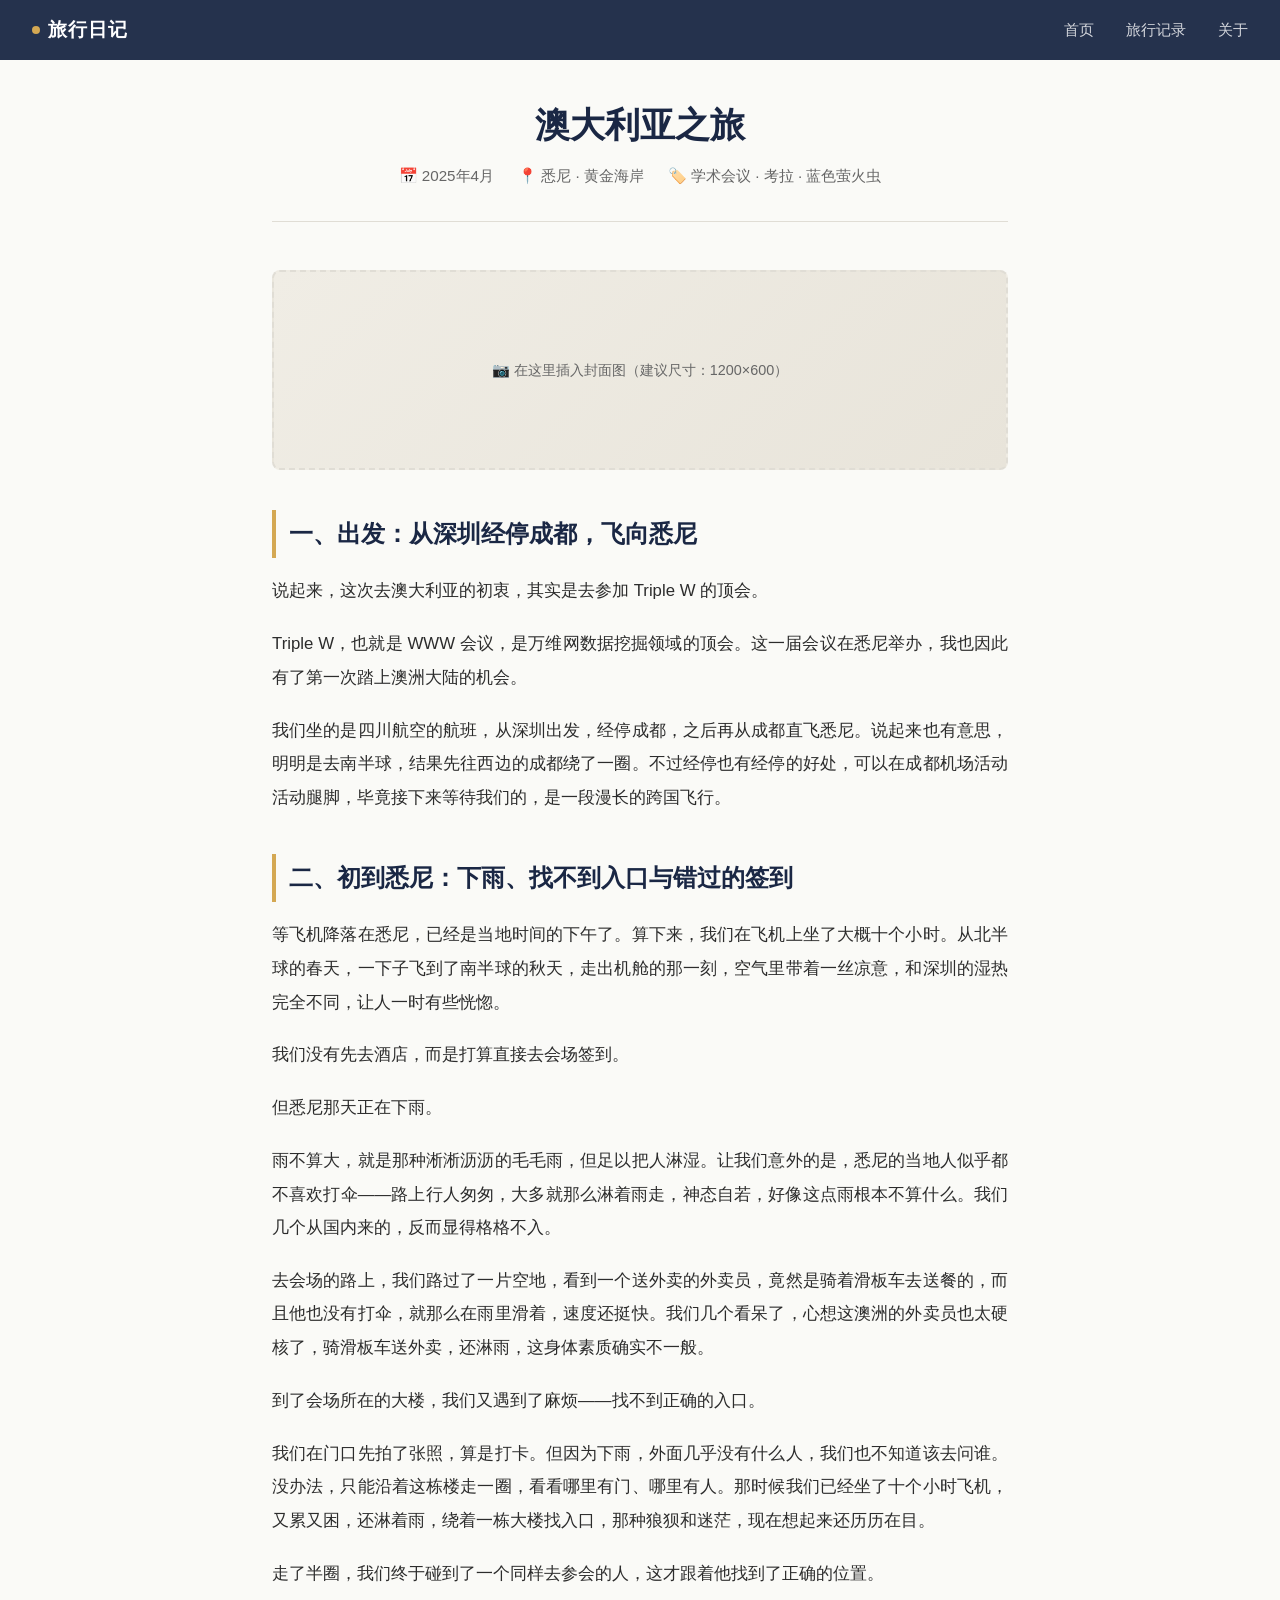
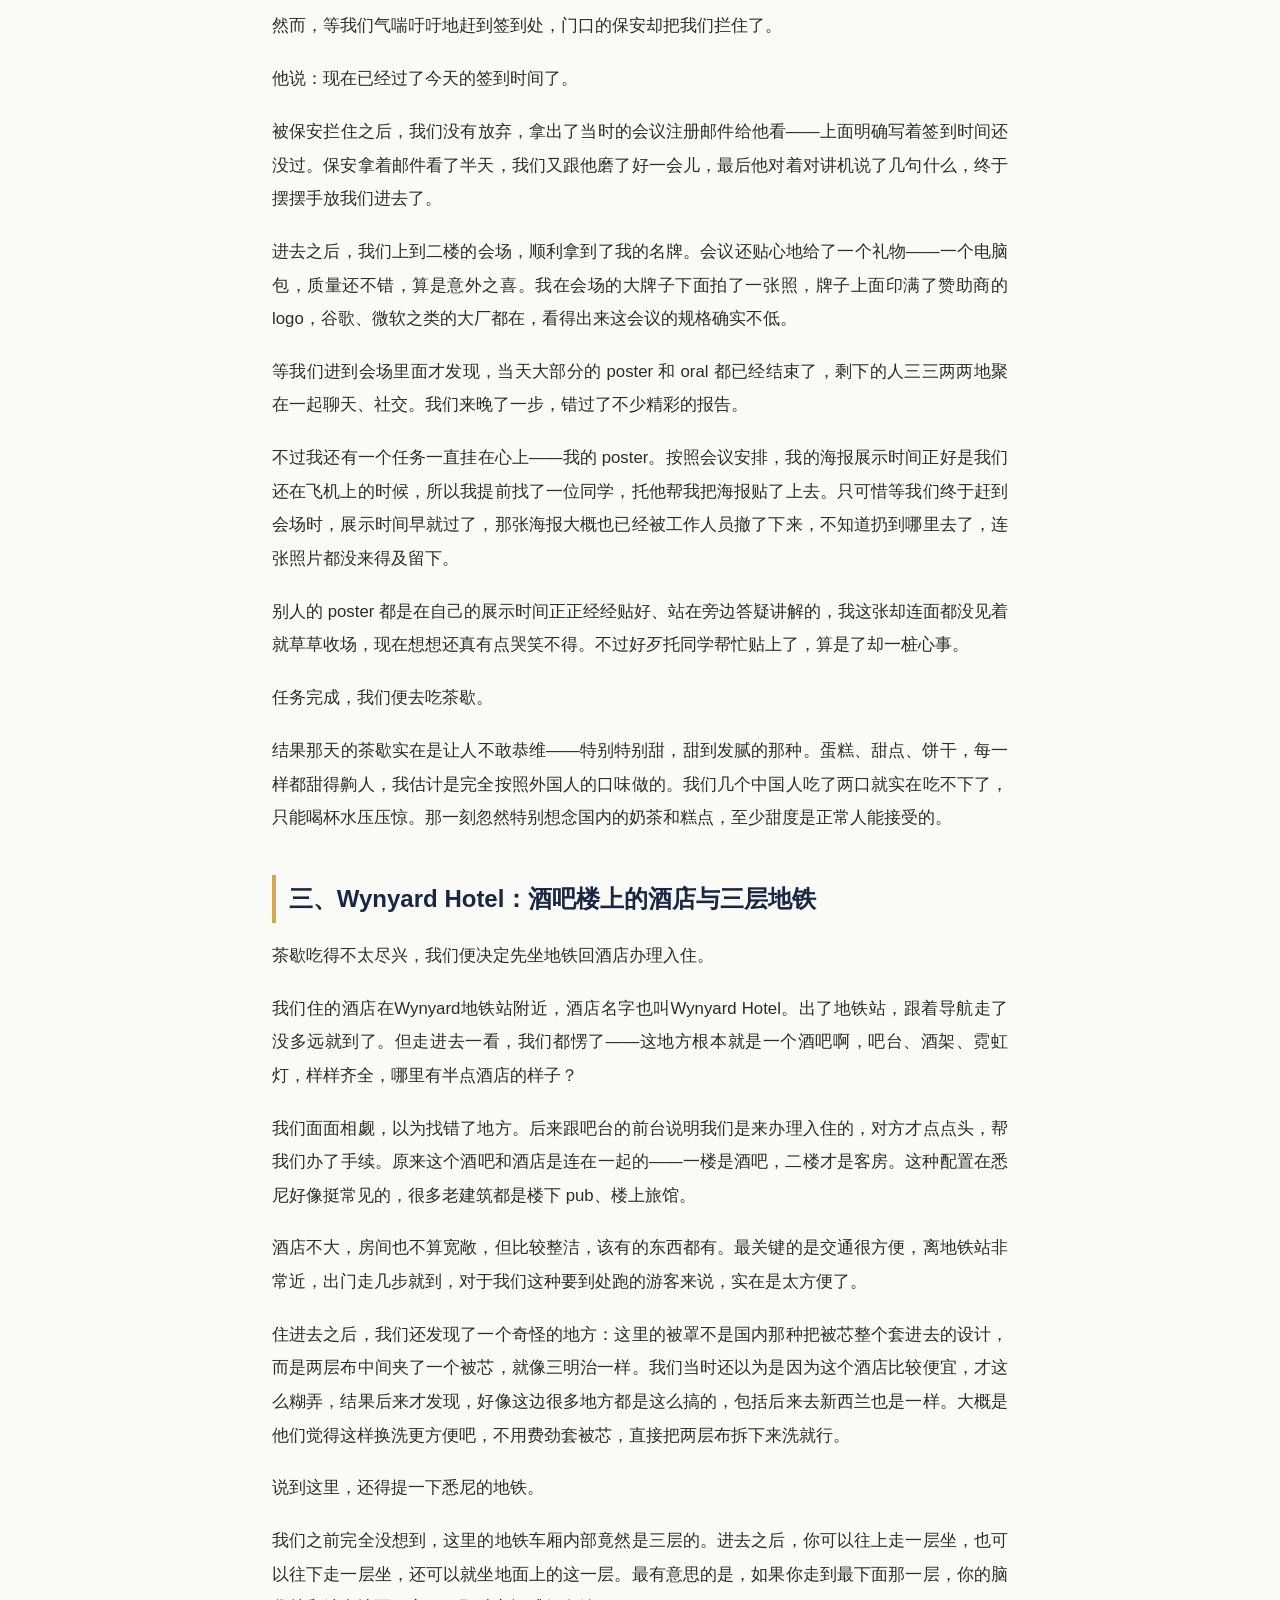
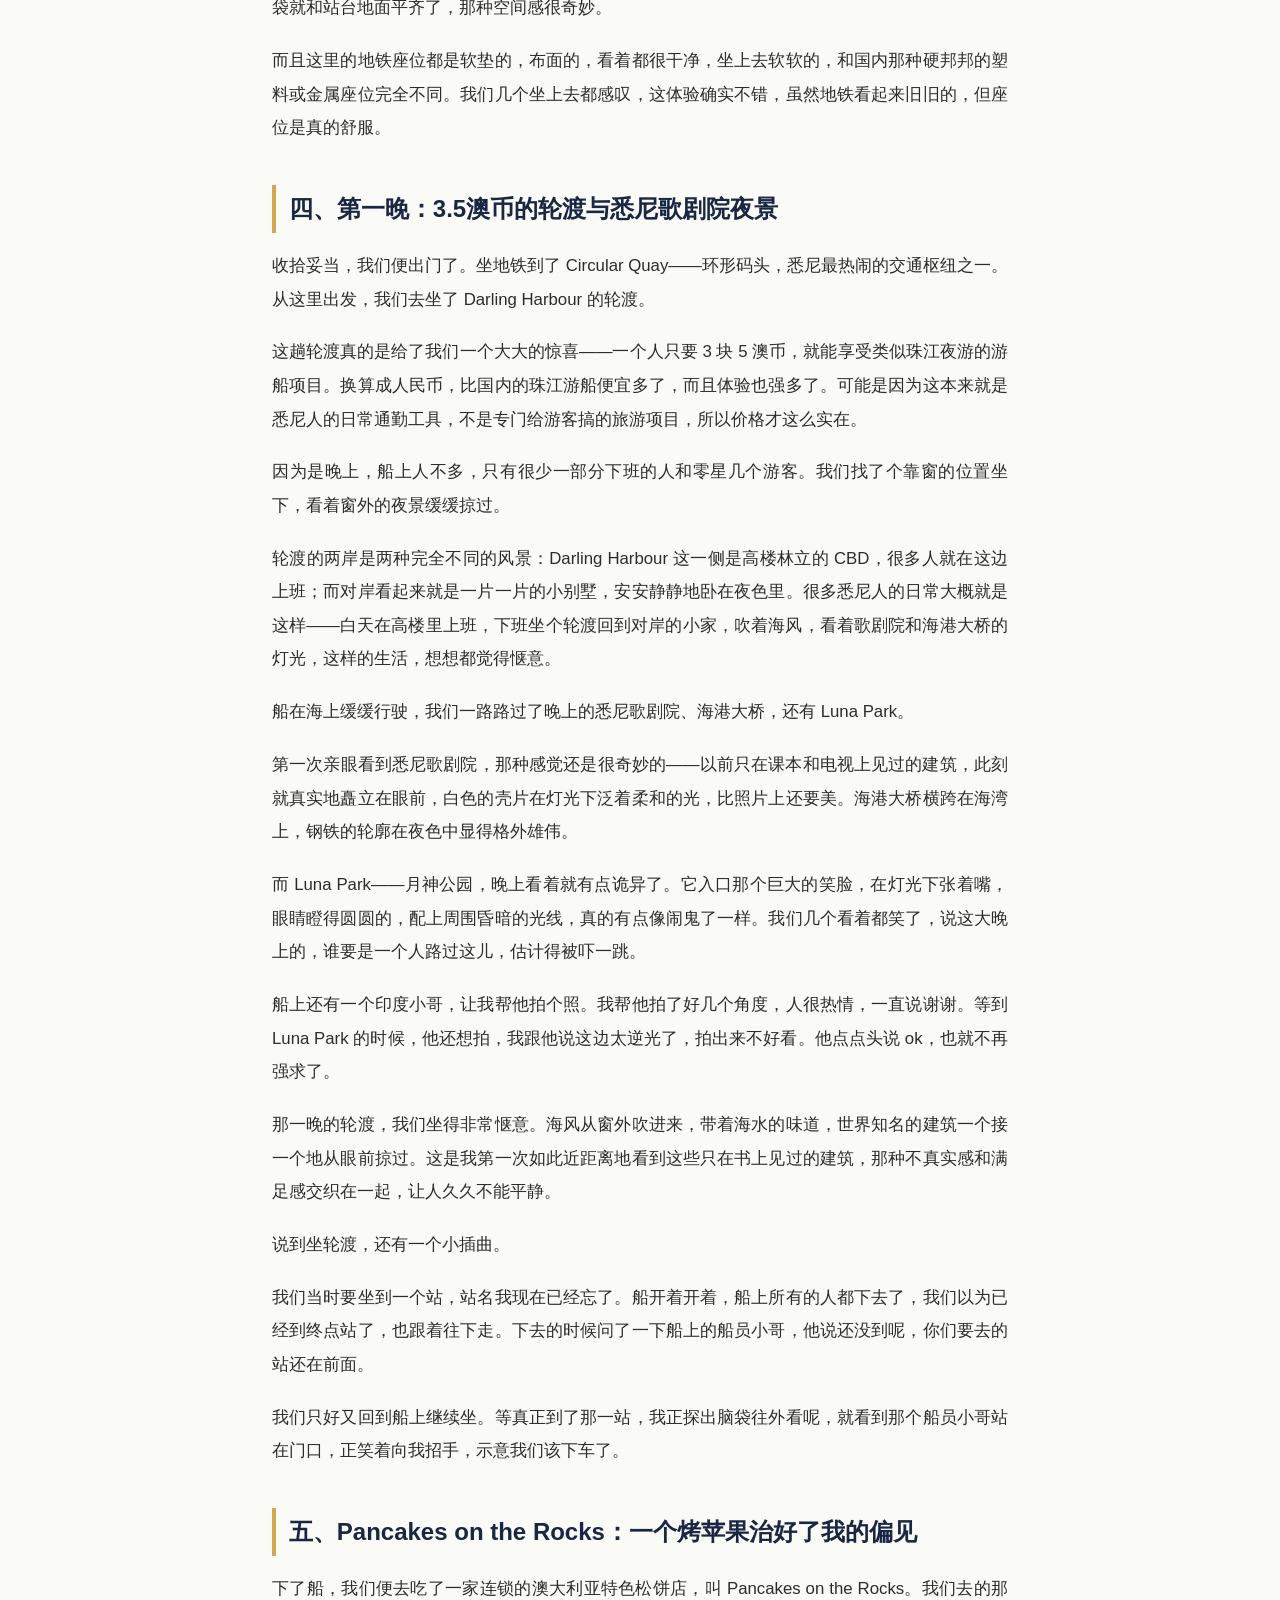
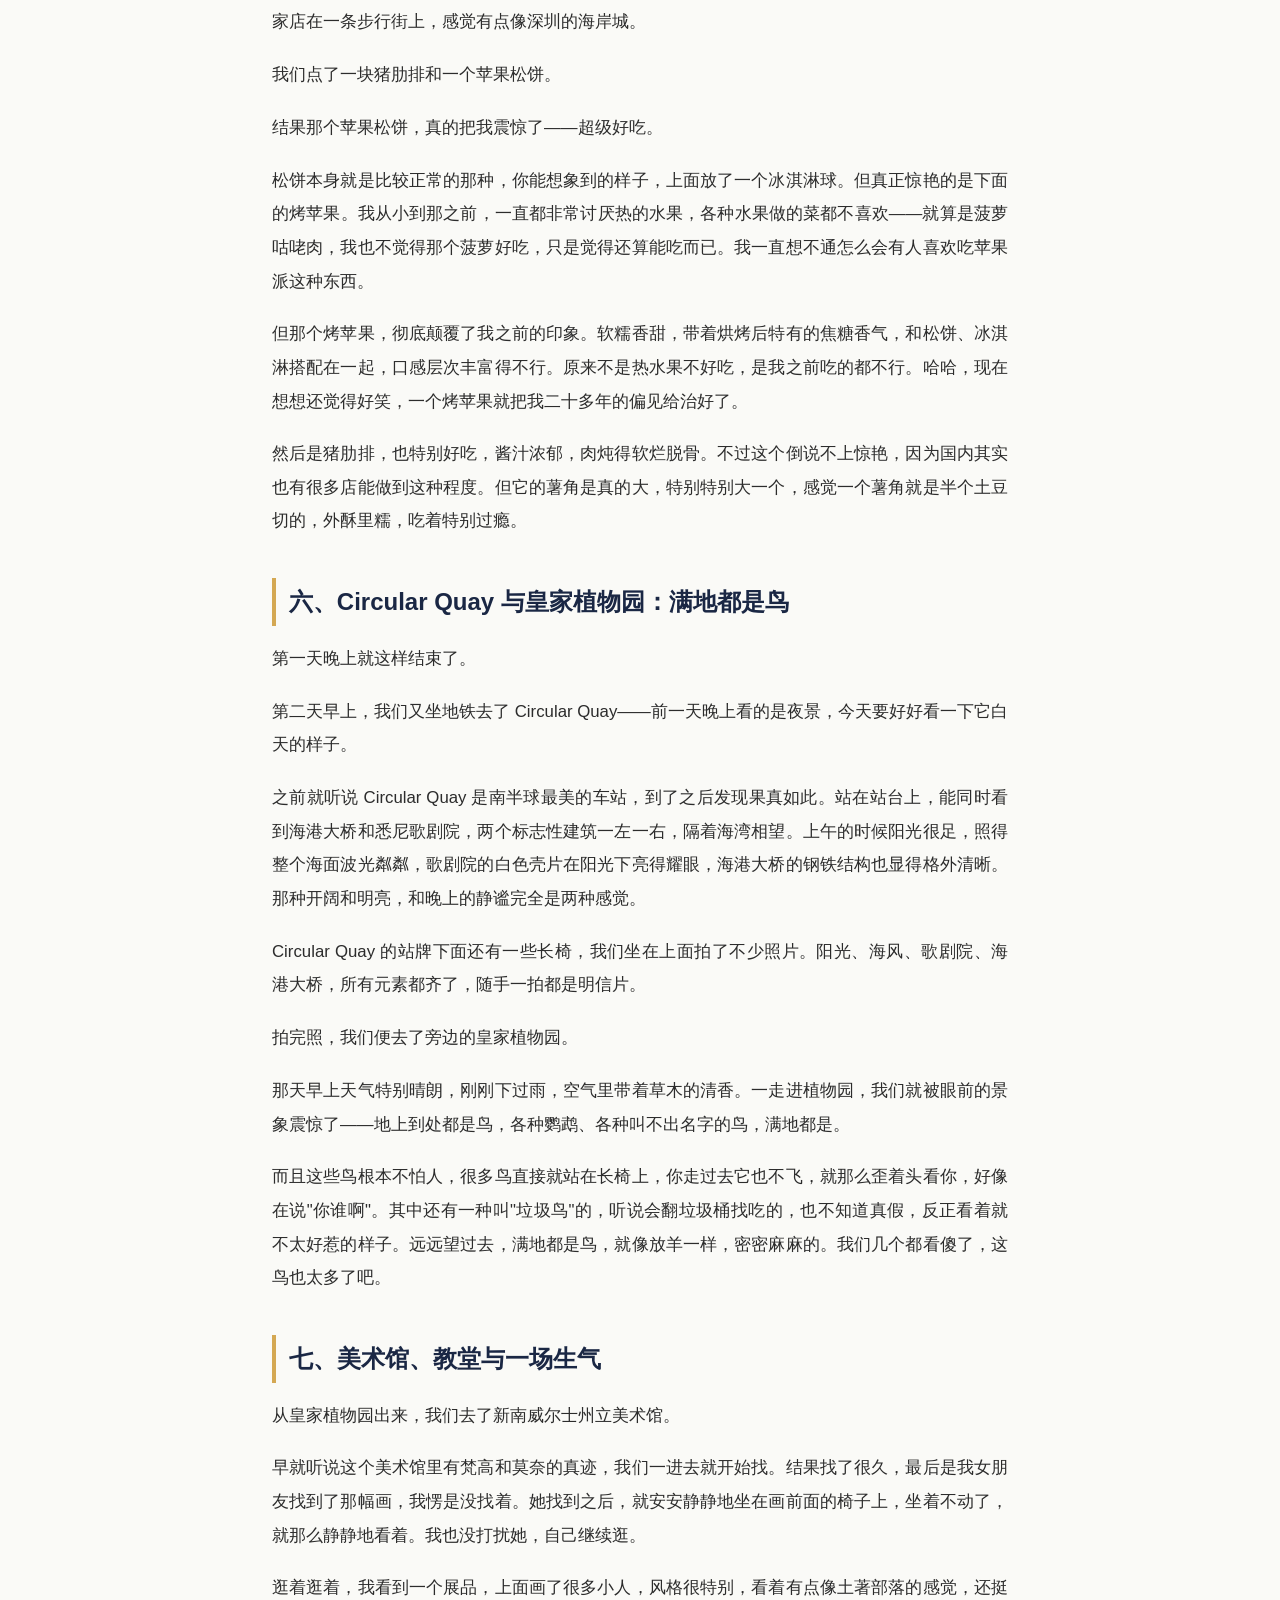
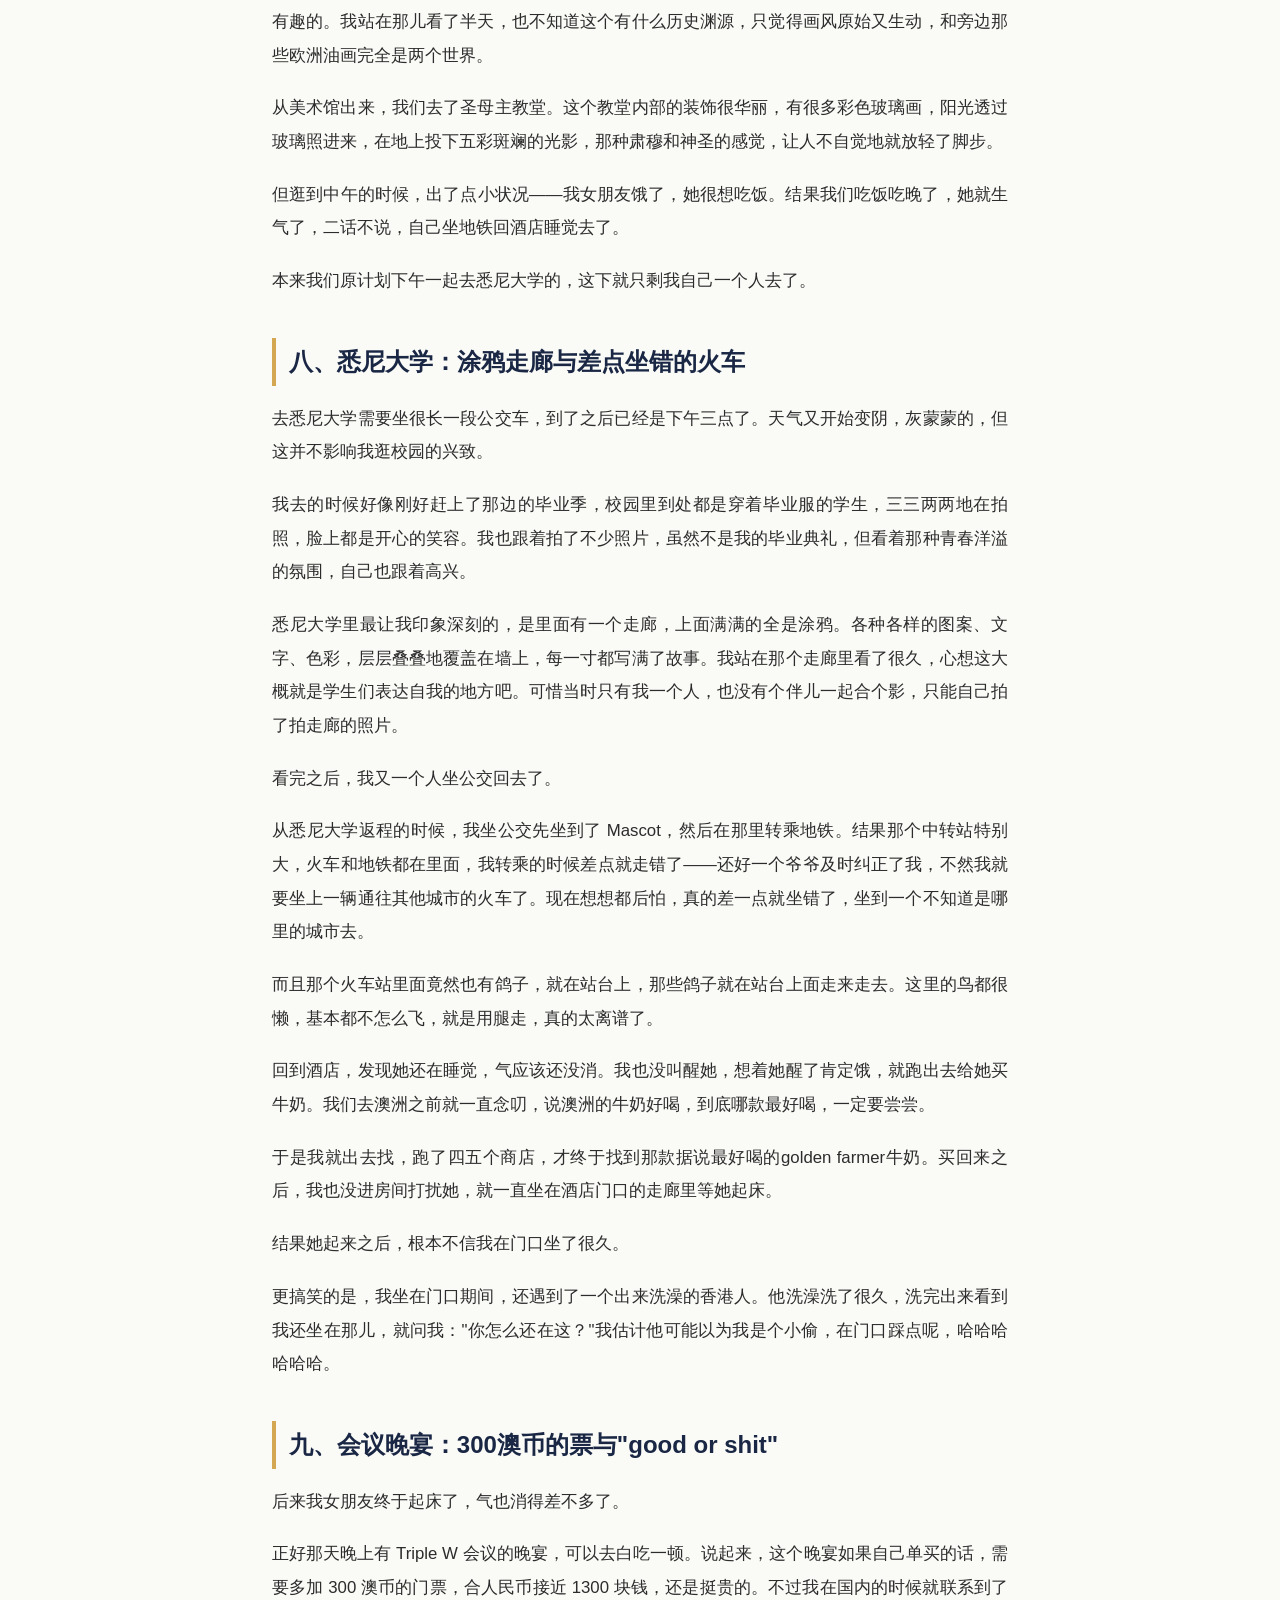
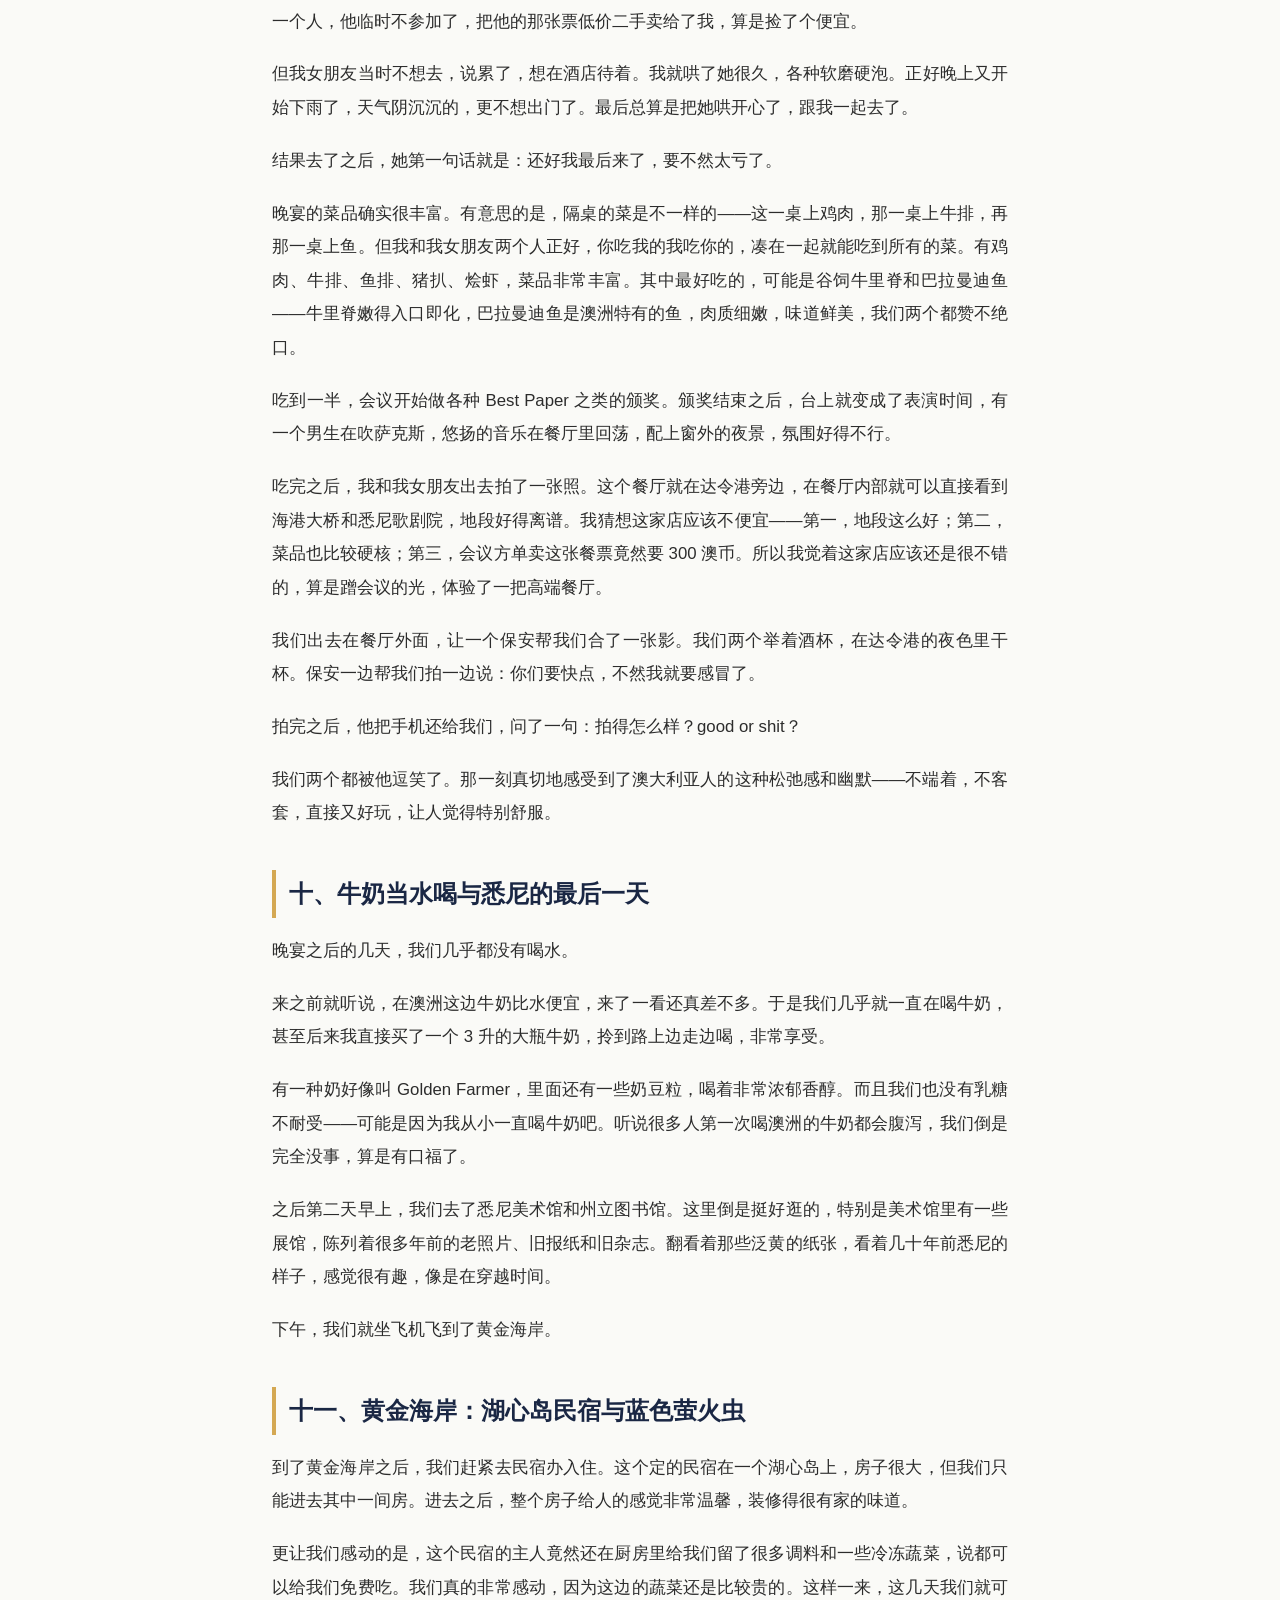
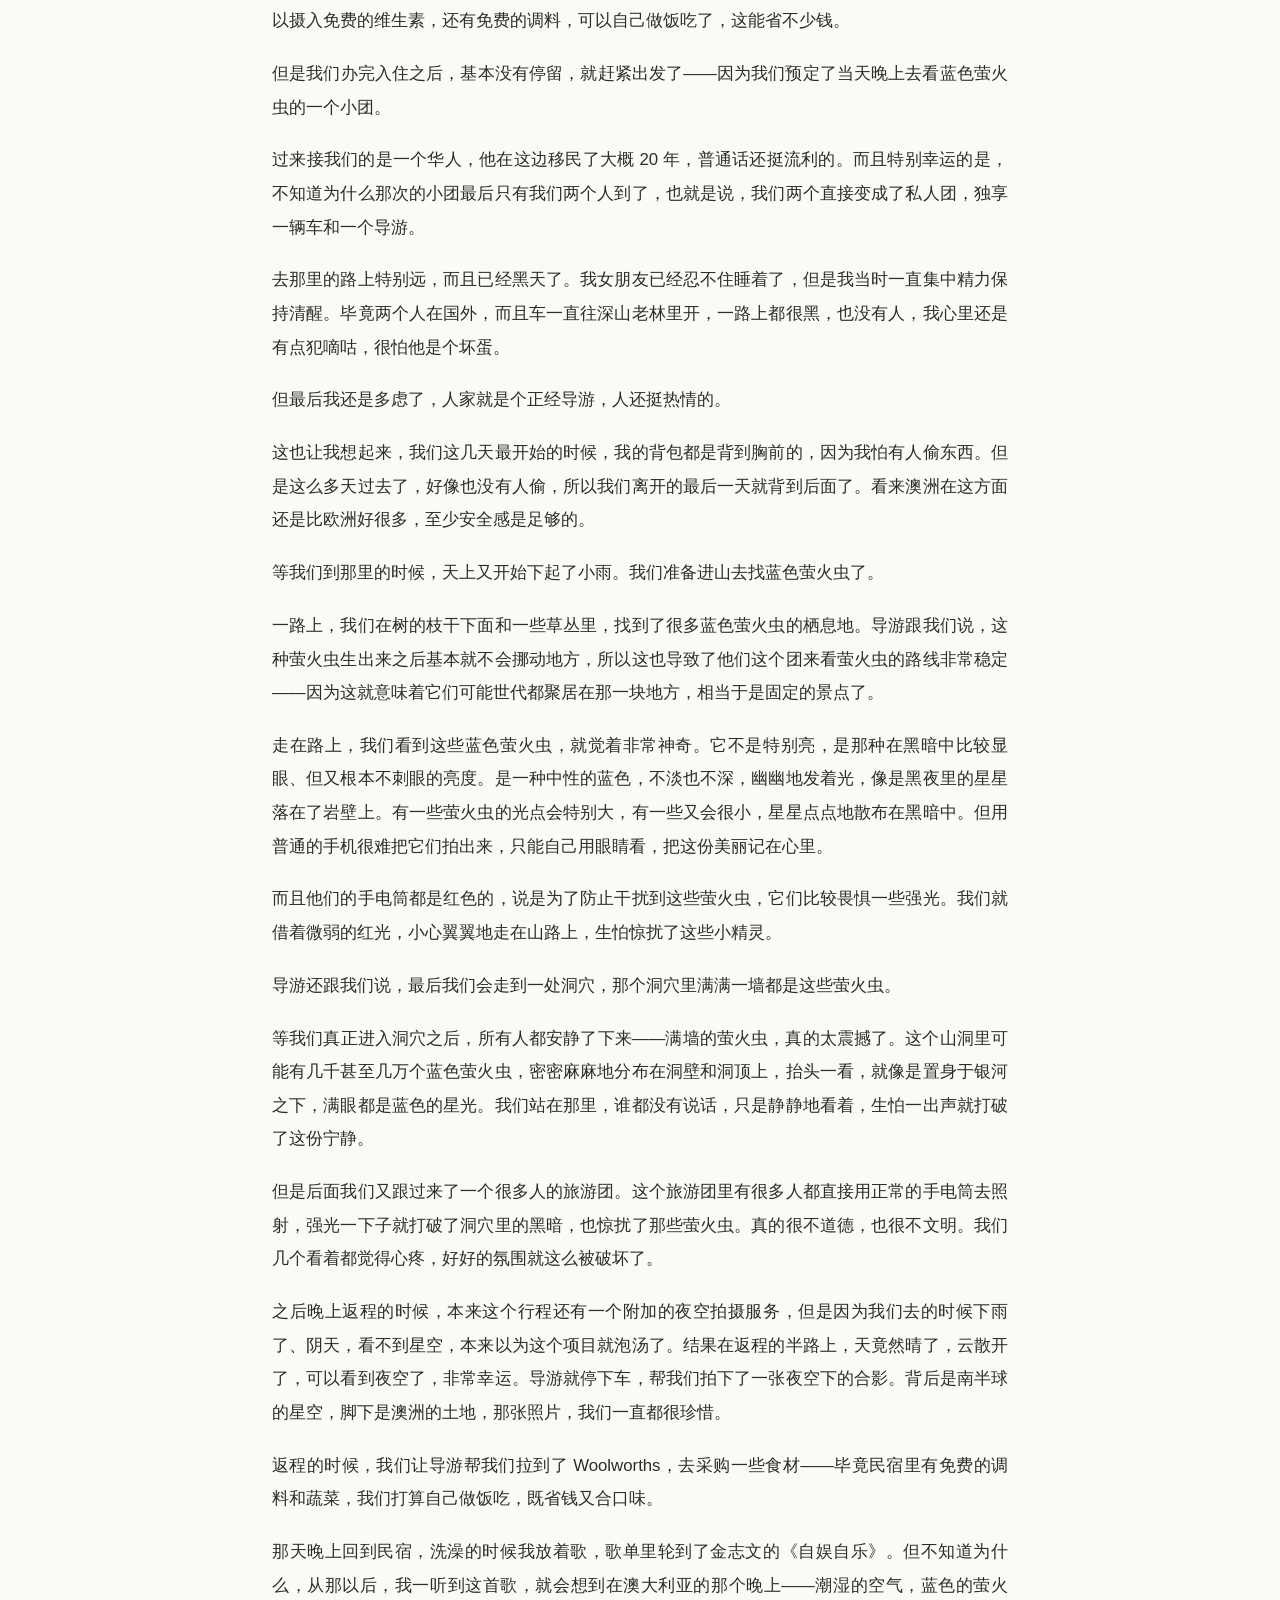
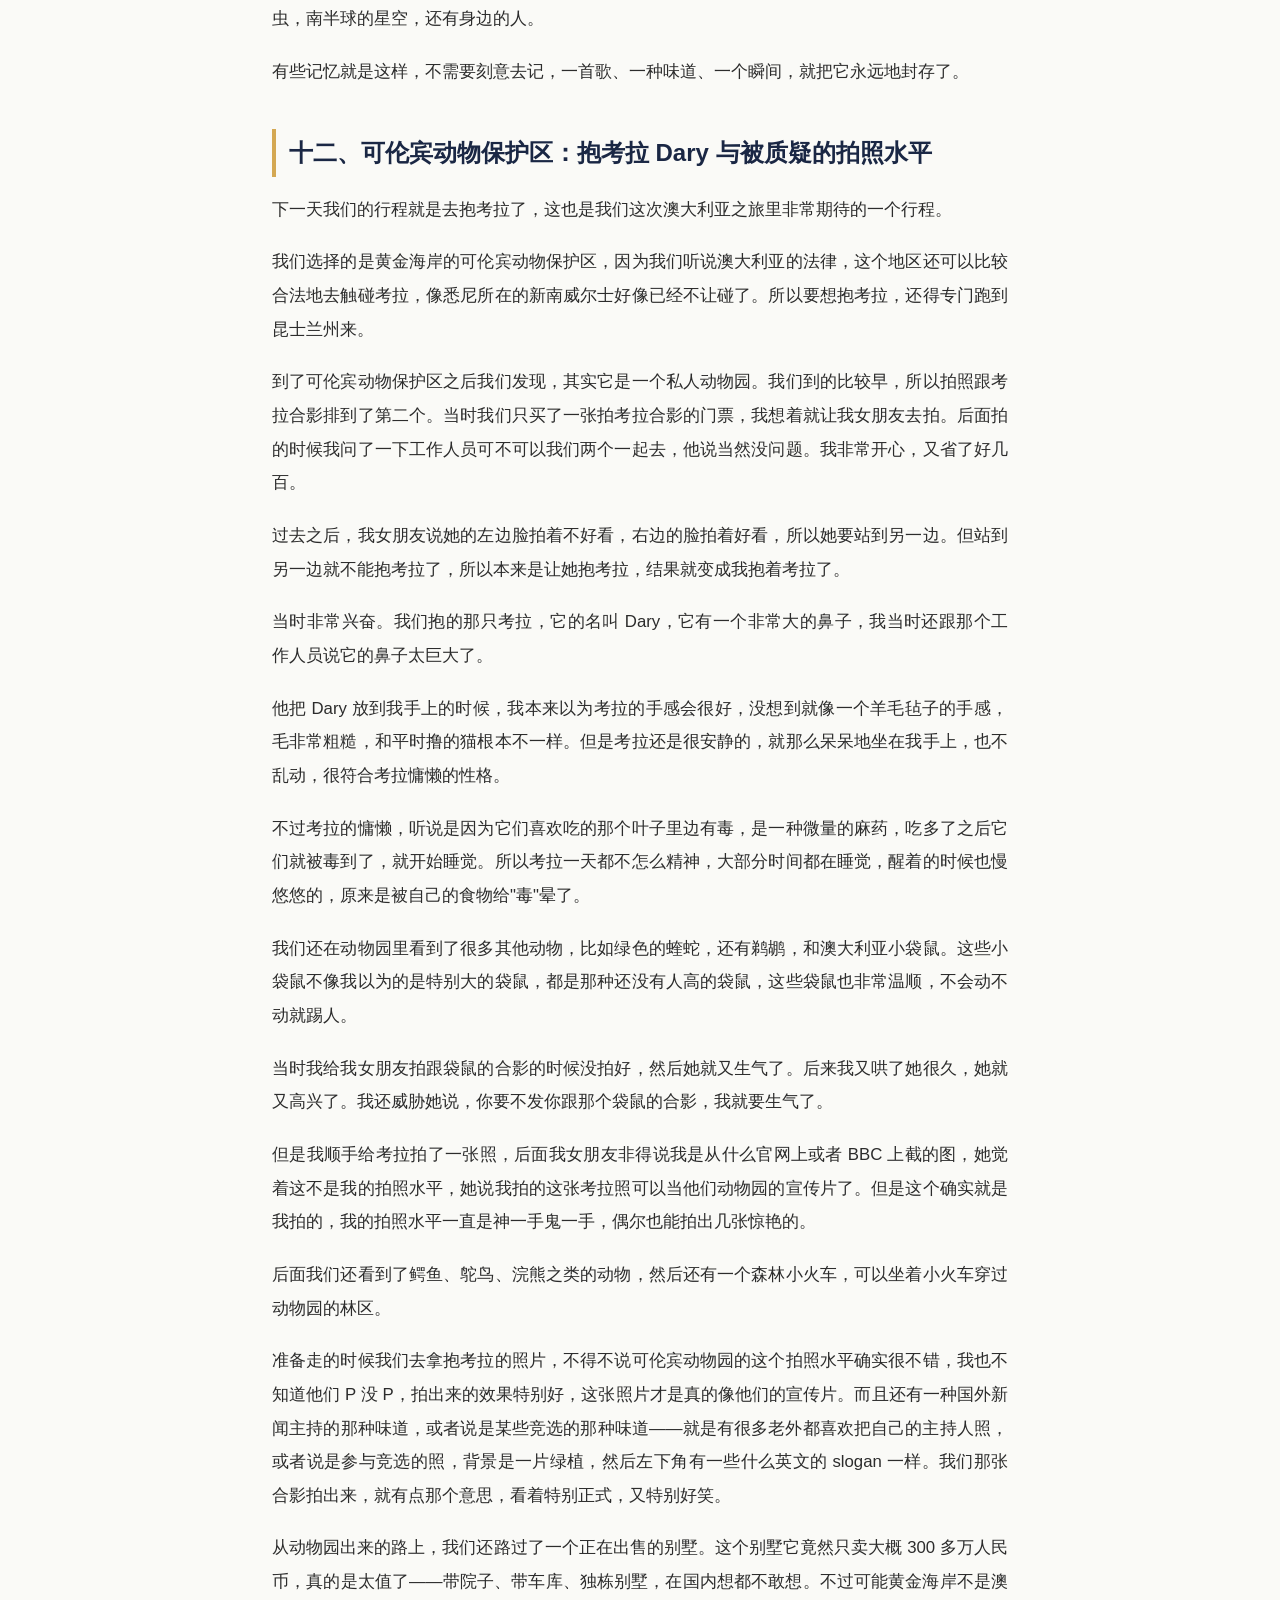
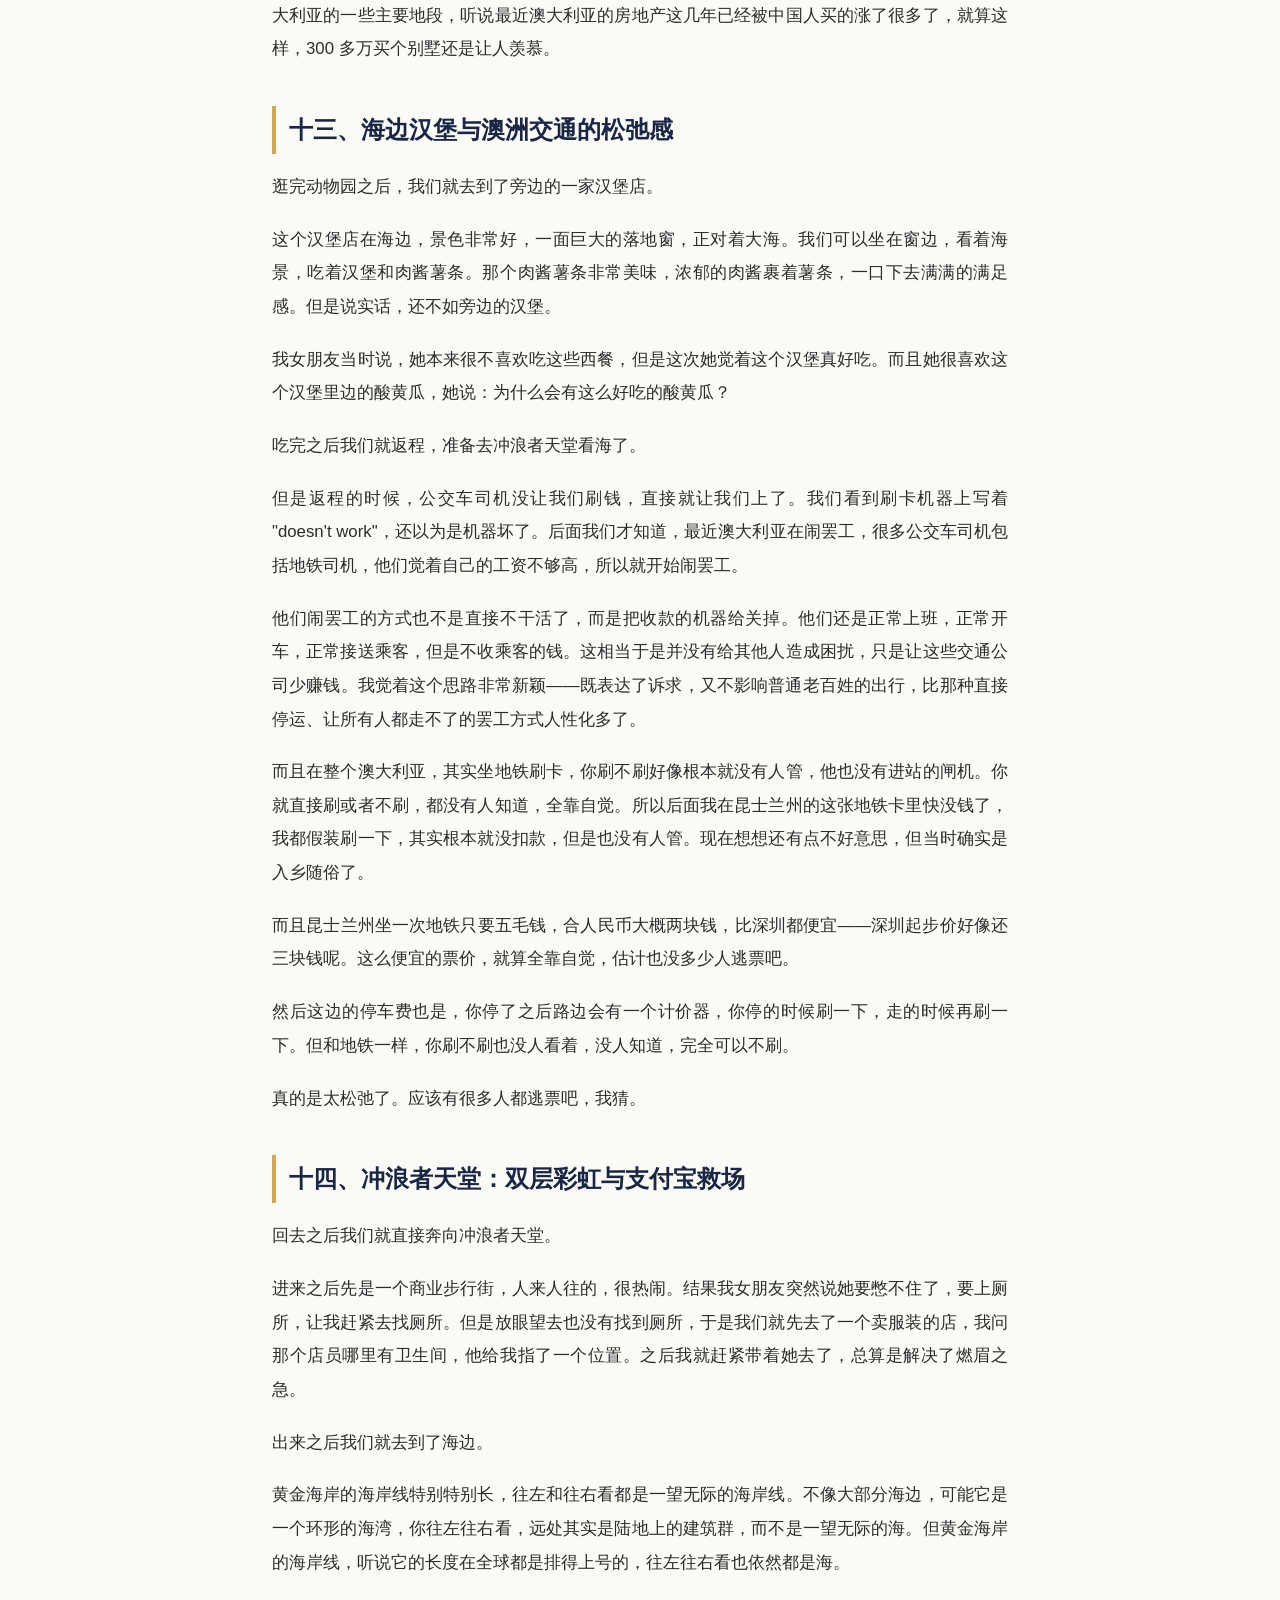
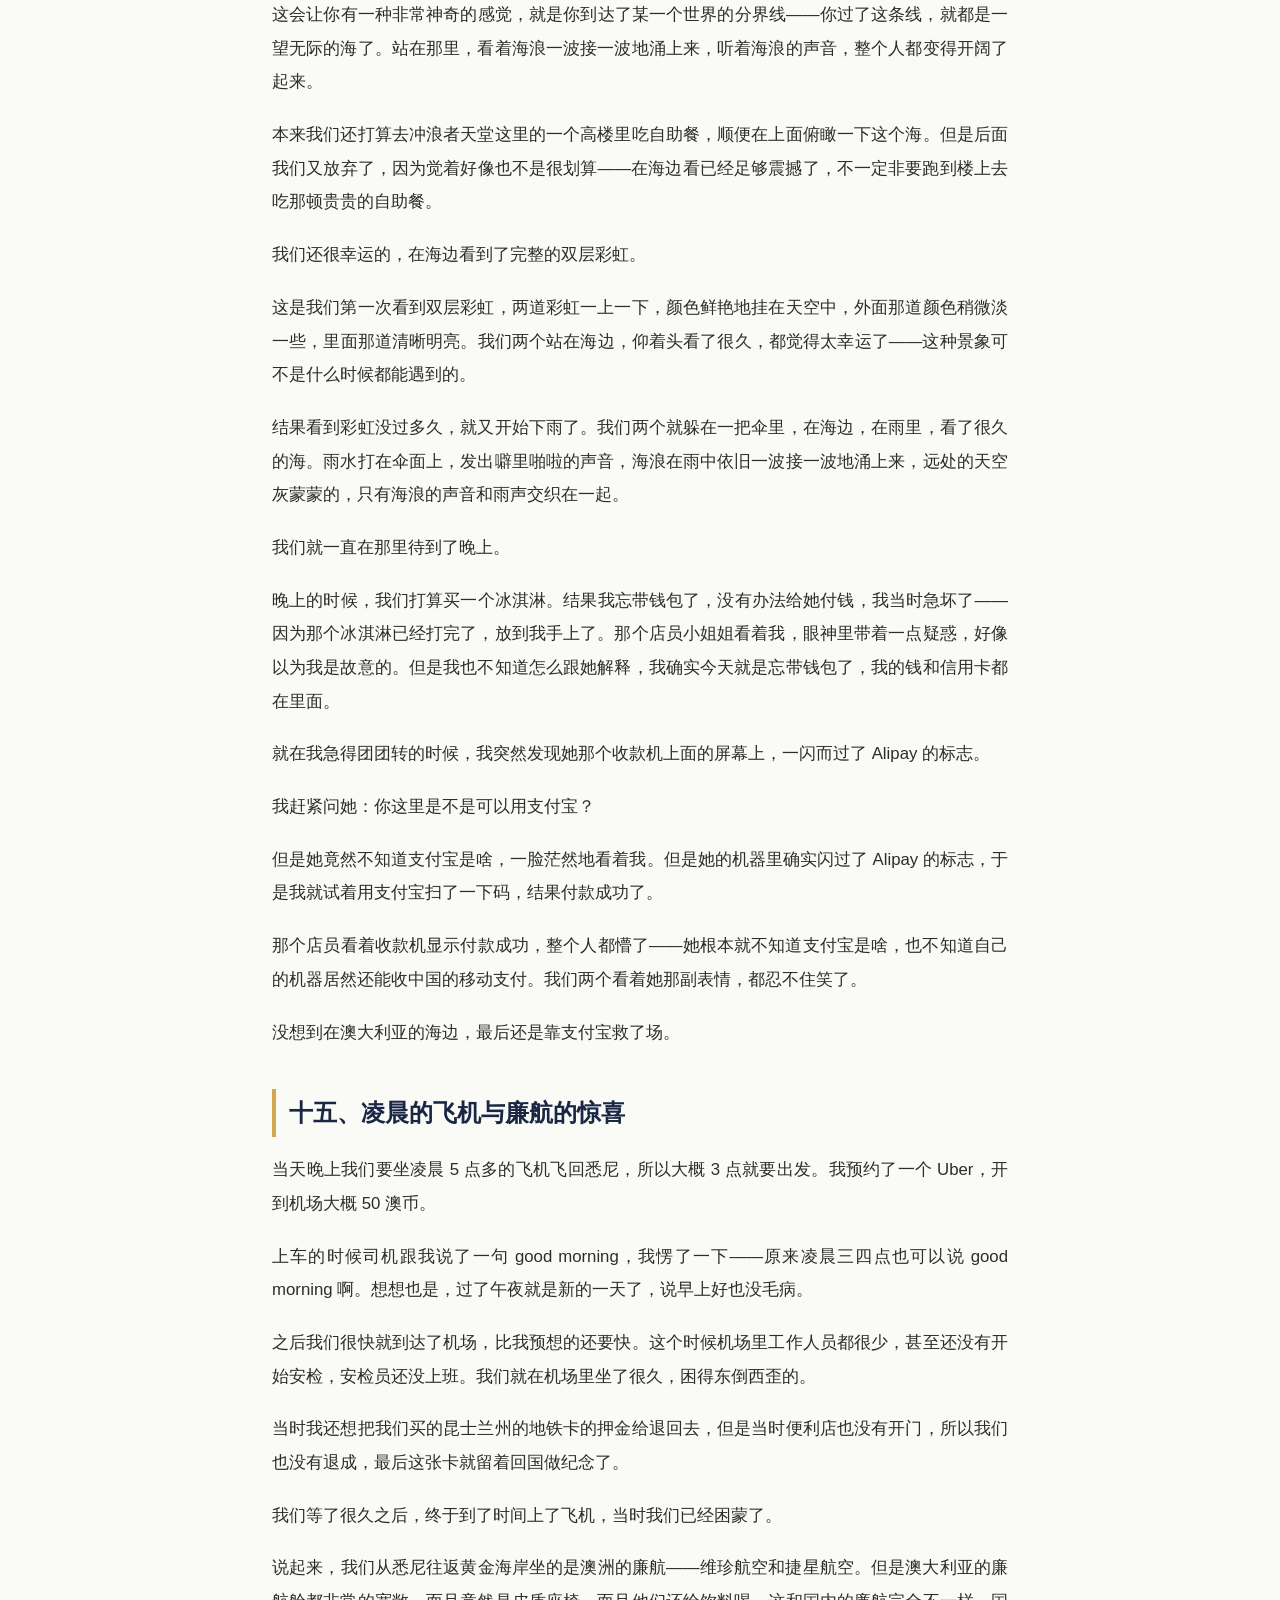
==== australia-2025.html @ f6681417 "edit: 澳大利亚篇精修-地铁车厢表述、删冗余句、牛奶品牌、考拉照片段调整" ====
<!DOCTYPE html>
<html lang="zh-CN">
<head>
    <meta charset="UTF-8">
    <meta name="viewport" content="width=device-width, initial-scale=1.0">
    <title>澳大利亚之旅（2025年4月）| 我的旅行日记</title>
    <link rel="stylesheet" href="css/style.css">
</head>
<body>

    <!-- ===== 导航栏 ===== -->
    <nav class="navbar">
        <div class="logo">
            <span class="dot"></span>
            <span>旅行日记</span>
        </div>
        <ul class="nav-links">
            <li><a href="index.html">首页</a></li>
            <li><a href="index.html#travel-list">旅行记录</a></li>
            <li><a href="index.html#about">关于</a></li>
        </ul>
    </nav>

    <!-- ===== 文章内容 ===== -->
    <article class="article-container">
        <header class="article-header">
            <h1>澳大利亚之旅</h1>
            <div class="article-meta">
                <span>📅 2025年4月</span>
                <span>📍 悉尼 · 黄金海岸</span>
                <span>🏷️ 学术会议 · 考拉 · 蓝色萤火虫</span>
            </div>
        </header>

        <div class="article-content">

            <!-- 图片占位 -->
            <div class="image-placeholder">📷 在这里插入封面图（建议尺寸：1200×600）</div>

            <h2>一、出发：从深圳经停成都，飞向悉尼</h2>
            <p>说起来，这次去澳大利亚的初衷，其实是去参加 Triple W 的顶会。</p>
            <p>Triple W，也就是 WWW 会议，是万维网数据挖掘领域的顶会。这一届会议在悉尼举办，我也因此有了第一次踏上澳洲大陆的机会。</p>
            <p>我们坐的是四川航空的航班，从深圳出发，经停成都，之后再从成都直飞悉尼。说起来也有意思，明明是去南半球，结果先往西边的成都绕了一圈。不过经停也有经停的好处，可以在成都机场活动活动腿脚，毕竟接下来等待我们的，是一段漫长的跨国飞行。</p>

            <h2>二、初到悉尼：下雨、找不到入口与错过的签到</h2>
            <p>等飞机降落在悉尼，已经是当地时间的下午了。算下来，我们在飞机上坐了大概十个小时。从北半球的春天，一下子飞到了南半球的秋天，走出机舱的那一刻，空气里带着一丝凉意，和深圳的湿热完全不同，让人一时有些恍惚。</p>
            <p>我们没有先去酒店，而是打算直接去会场签到。</p>
            <p>但悉尼那天正在下雨。</p>
            <p>雨不算大，就是那种淅淅沥沥的毛毛雨，但足以把人淋湿。让我们意外的是，悉尼的当地人似乎都不喜欢打伞——路上行人匆匆，大多就那么淋着雨走，神态自若，好像这点雨根本不算什么。我们几个从国内来的，反而显得格格不入。</p>
            <p>去会场的路上，我们路过了一片空地，看到一个送外卖的外卖员，竟然是骑着滑板车去送餐的，而且他也没有打伞，就那么在雨里滑着，速度还挺快。我们几个看呆了，心想这澳洲的外卖员也太硬核了，骑滑板车送外卖，还淋雨，这身体素质确实不一般。</p>
            <p>到了会场所在的大楼，我们又遇到了麻烦——找不到正确的入口。</p>
            <p>我们在门口先拍了张照，算是打卡。但因为下雨，外面几乎没有什么人，我们也不知道该去问谁。没办法，只能沿着这栋楼走一圈，看看哪里有门、哪里有人。那时候我们已经坐了十个小时飞机，又累又困，还淋着雨，绕着一栋大楼找入口，那种狼狈和迷茫，现在想起来还历历在目。</p>
            <p>走了半圈，我们终于碰到了一个同样去参会的人，这才跟着他找到了正确的位置。</p>
            <p>然而，等我们气喘吁吁地赶到签到处，门口的保安却把我们拦住了。</p>
            <p>他说：现在已经过了今天的签到时间了。</p>
            <p>被保安拦住之后，我们没有放弃，拿出了当时的会议注册邮件给他看——上面明确写着签到时间还没过。保安拿着邮件看了半天，我们又跟他磨了好一会儿，最后他对着对讲机说了几句什么，终于摆摆手放我们进去了。</p>
            <p>进去之后，我们上到二楼的会场，顺利拿到了我的名牌。会议还贴心地给了一个礼物——一个电脑包，质量还不错，算是意外之喜。我在会场的大牌子下面拍了一张照，牌子上面印满了赞助商的 logo，谷歌、微软之类的大厂都在，看得出来这会议的规格确实不低。</p>
            <p>等我们进到会场里面才发现，当天大部分的 poster 和 oral 都已经结束了，剩下的人三三两两地聚在一起聊天、社交。我们来晚了一步，错过了不少精彩的报告。</p>
            <p>不过我还有一个任务一直挂在心上——我的 poster。按照会议安排，我的海报展示时间正好是我们还在飞机上的时候，所以我提前找了一位同学，托他帮我把海报贴了上去。只可惜等我们终于赶到会场时，展示时间早就过了，那张海报大概也已经被工作人员撤了下来，不知道扔到哪里去了，连张照片都没来得及留下。</p>
            <p>别人的 poster 都是在自己的展示时间正正经经贴好、站在旁边答疑讲解的，我这张却连面都没见着就草草收场，现在想想还真有点哭笑不得。不过好歹托同学帮忙贴上了，算是了却一桩心事。</p>
            <p>任务完成，我们便去吃茶歇。</p>
            <p>结果那天的茶歇实在是让人不敢恭维——特别特别甜，甜到发腻的那种。蛋糕、甜点、饼干，每一样都甜得齁人，我估计是完全按照外国人的口味做的。我们几个中国人吃了两口就实在吃不下了，只能喝杯水压压惊。那一刻忽然特别想念国内的奶茶和糕点，至少甜度是正常人能接受的。</p>

            <h2>三、Wynyard Hotel：酒吧楼上的酒店与三层地铁</h2>
            <p>茶歇吃得不太尽兴，我们便决定先坐地铁回酒店办理入住。</p>
            <p>我们住的酒店在Wynyard地铁站附近，酒店名字也叫Wynyard Hotel。出了地铁站，跟着导航走了没多远就到了。但走进去一看，我们都愣了——这地方根本就是一个酒吧啊，吧台、酒架、霓虹灯，样样齐全，哪里有半点酒店的样子？</p>
            <p>我们面面相觑，以为找错了地方。后来跟吧台的前台说明我们是来办理入住的，对方才点点头，帮我们办了手续。原来这个酒吧和酒店是连在一起的——一楼是酒吧，二楼才是客房。这种配置在悉尼好像挺常见的，很多老建筑都是楼下 pub、楼上旅馆。</p>
            <p>酒店不大，房间也不算宽敞，但比较整洁，该有的东西都有。最关键的是交通很方便，离地铁站非常近，出门走几步就到，对于我们这种要到处跑的游客来说，实在是太方便了。</p>
            <p>住进去之后，我们还发现了一个奇怪的地方：这里的被罩不是国内那种把被芯整个套进去的设计，而是两层布中间夹了一个被芯，就像三明治一样。我们当时还以为是因为这个酒店比较便宜，才这么糊弄，结果后来才发现，好像这边很多地方都是这么搞的，包括后来去新西兰也是一样。大概是他们觉得这样换洗更方便吧，不用费劲套被芯，直接把两层布拆下来洗就行。</p>
            <p>说到这里，还得提一下悉尼的地铁。</p>
            <p>我们之前完全没想到，这里的地铁车厢内部竟然是三层的。进去之后，你可以往上走一层坐，也可以往下走一层坐，还可以就坐地面上的这一层。最有意思的是，如果你走到最下面那一层，你的脑袋就和站台地面平齐了，那种空间感很奇妙。</p>
            <p>而且这里的地铁座位都是软垫的，布面的，看着都很干净，坐上去软软的，和国内那种硬邦邦的塑料或金属座位完全不同。我们几个坐上去都感叹，这体验确实不错，虽然地铁看起来旧旧的，但座位是真的舒服。</p>

            <h2>四、第一晚：3.5澳币的轮渡与悉尼歌剧院夜景</h2>
            <p>收拾妥当，我们便出门了。坐地铁到了 Circular Quay——环形码头，悉尼最热闹的交通枢纽之一。从这里出发，我们去坐了 Darling Harbour 的轮渡。</p>
            <p>这趟轮渡真的是给了我们一个大大的惊喜——一个人只要 3 块 5 澳币，就能享受类似珠江夜游的游船项目。换算成人民币，比国内的珠江游船便宜多了，而且体验也强多了。可能是因为这本来就是悉尼人的日常通勤工具，不是专门给游客搞的旅游项目，所以价格才这么实在。</p>
            <p>因为是晚上，船上人不多，只有很少一部分下班的人和零星几个游客。我们找了个靠窗的位置坐下，看着窗外的夜景缓缓掠过。</p>
            <p>轮渡的两岸是两种完全不同的风景：Darling Harbour 这一侧是高楼林立的 CBD，很多人就在这边上班；而对岸看起来就是一片一片的小别墅，安安静静地卧在夜色里。很多悉尼人的日常大概就是这样——白天在高楼里上班，下班坐个轮渡回到对岸的小家，吹着海风，看着歌剧院和海港大桥的灯光，这样的生活，想想都觉得惬意。</p>
            <p>船在海上缓缓行驶，我们一路路过了晚上的悉尼歌剧院、海港大桥，还有 Luna Park。</p>
            <p>第一次亲眼看到悉尼歌剧院，那种感觉还是很奇妙的——以前只在课本和电视上见过的建筑，此刻就真实地矗立在眼前，白色的壳片在灯光下泛着柔和的光，比照片上还要美。海港大桥横跨在海湾上，钢铁的轮廓在夜色中显得格外雄伟。</p>
            <p>而 Luna Park——月神公园，晚上看着就有点诡异了。它入口那个巨大的笑脸，在灯光下张着嘴，眼睛瞪得圆圆的，配上周围昏暗的光线，真的有点像闹鬼了一样。我们几个看着都笑了，说这大晚上的，谁要是一个人路过这儿，估计得被吓一跳。</p>
            <p>船上还有一个印度小哥，让我帮他拍个照。我帮他拍了好几个角度，人很热情，一直说谢谢。等到 Luna Park 的时候，他还想拍，我跟他说这边太逆光了，拍出来不好看。他点点头说 ok，也就不再强求了。</p>
            <p>那一晚的轮渡，我们坐得非常惬意。海风从窗外吹进来，带着海水的味道，世界知名的建筑一个接一个地从眼前掠过。这是我第一次如此近距离地看到这些只在书上见过的建筑，那种不真实感和满足感交织在一起，让人久久不能平静。</p>
            <p>说到坐轮渡，还有一个小插曲。</p>
            <p>我们当时要坐到一个站，站名我现在已经忘了。船开着开着，船上所有的人都下去了，我们以为已经到终点站了，也跟着往下走。下去的时候问了一下船上的船员小哥，他说还没到呢，你们要去的站还在前面。</p>
            <p>我们只好又回到船上继续坐。等真正到了那一站，我正探出脑袋往外看呢，就看到那个船员小哥站在门口，正笑着向我招手，示意我们该下车了。</p>

            <h2>五、Pancakes on the Rocks：一个烤苹果治好了我的偏见</h2>
            <p>下了船，我们便去吃了一家连锁的澳大利亚特色松饼店，叫 Pancakes on the Rocks。我们去的那家店在一条步行街上，感觉有点像深圳的海岸城。</p>
            <p>我们点了一块猪肋排和一个苹果松饼。</p>
            <p>结果那个苹果松饼，真的把我震惊了——超级好吃。</p>
            <p>松饼本身就是比较正常的那种，你能想象到的样子，上面放了一个冰淇淋球。但真正惊艳的是下面的烤苹果。我从小到那之前，一直都非常讨厌热的水果，各种水果做的菜都不喜欢——就算是菠萝咕咾肉，我也不觉得那个菠萝好吃，只是觉得还算能吃而已。我一直想不通怎么会有人喜欢吃苹果派这种东西。</p>
            <p>但那个烤苹果，彻底颠覆了我之前的印象。软糯香甜，带着烘烤后特有的焦糖香气，和松饼、冰淇淋搭配在一起，口感层次丰富得不行。原来不是热水果不好吃，是我之前吃的都不行。哈哈，现在想想还觉得好笑，一个烤苹果就把我二十多年的偏见给治好了。</p>
            <p>然后是猪肋排，也特别好吃，酱汁浓郁，肉炖得软烂脱骨。不过这个倒说不上惊艳，因为国内其实也有很多店能做到这种程度。但它的薯角是真的大，特别特别大一个，感觉一个薯角就是半个土豆切的，外酥里糯，吃着特别过瘾。</p>

            <h2>六、Circular Quay 与皇家植物园：满地都是鸟</h2>
            <p>第一天晚上就这样结束了。</p>
            <p>第二天早上，我们又坐地铁去了 Circular Quay——前一天晚上看的是夜景，今天要好好看一下它白天的样子。</p>
            <p>之前就听说 Circular Quay 是南半球最美的车站，到了之后发现果真如此。站在站台上，能同时看到海港大桥和悉尼歌剧院，两个标志性建筑一左一右，隔着海湾相望。上午的时候阳光很足，照得整个海面波光粼粼，歌剧院的白色壳片在阳光下亮得耀眼，海港大桥的钢铁结构也显得格外清晰。那种开阔和明亮，和晚上的静谧完全是两种感觉。</p>
            <p>Circular Quay 的站牌下面还有一些长椅，我们坐在上面拍了不少照片。阳光、海风、歌剧院、海港大桥，所有元素都齐了，随手一拍都是明信片。</p>
            <p>拍完照，我们便去了旁边的皇家植物园。</p>
            <p>那天早上天气特别晴朗，刚刚下过雨，空气里带着草木的清香。一走进植物园，我们就被眼前的景象震惊了——地上到处都是鸟，各种鹦鹉、各种叫不出名字的鸟，满地都是。</p>
            <p>而且这些鸟根本不怕人，很多鸟直接就站在长椅上，你走过去它也不飞，就那么歪着头看你，好像在说"你谁啊"。其中还有一种叫"垃圾鸟"的，听说会翻垃圾桶找吃的，也不知道真假，反正看着就不太好惹的样子。远远望过去，满地都是鸟，就像放羊一样，密密麻麻的。我们几个都看傻了，这鸟也太多了吧。</p>

            <h2>七、美术馆、教堂与一场生气</h2>
            <p>从皇家植物园出来，我们去了新南威尔士州立美术馆。</p>
            <p>早就听说这个美术馆里有梵高和莫奈的真迹，我们一进去就开始找。结果找了很久，最后是我女朋友找到了那幅画，我愣是没找着。她找到之后，就安安静静地坐在画前面的椅子上，坐着不动了，就那么静静地看着。我也没打扰她，自己继续逛。</p>
            <p>逛着逛着，我看到一个展品，上面画了很多小人，风格很特别，看着有点像土著部落的感觉，还挺有趣的。我站在那儿看了半天，也不知道这个有什么历史渊源，只觉得画风原始又生动，和旁边那些欧洲油画完全是两个世界。</p>
            <p>从美术馆出来，我们去了圣母主教堂。这个教堂内部的装饰很华丽，有很多彩色玻璃画，阳光透过玻璃照进来，在地上投下五彩斑斓的光影，那种肃穆和神圣的感觉，让人不自觉地就放轻了脚步。</p>
            <p>但逛到中午的时候，出了点小状况——我女朋友饿了，她很想吃饭。结果我们吃饭吃晚了，她就生气了，二话不说，自己坐地铁回酒店睡觉去了。</p>
            <p>本来我们原计划下午一起去悉尼大学的，这下就只剩我自己一个人去了。</p>

            <h2>八、悉尼大学：涂鸦走廊与差点坐错的火车</h2>
            <p>去悉尼大学需要坐很长一段公交车，到了之后已经是下午三点了。天气又开始变阴，灰蒙蒙的，但这并不影响我逛校园的兴致。</p>
            <p>我去的时候好像刚好赶上了那边的毕业季，校园里到处都是穿着毕业服的学生，三三两两地在拍照，脸上都是开心的笑容。我也跟着拍了不少照片，虽然不是我的毕业典礼，但看着那种青春洋溢的氛围，自己也跟着高兴。</p>
            <p>悉尼大学里最让我印象深刻的，是里面有一个走廊，上面满满的全是涂鸦。各种各样的图案、文字、色彩，层层叠叠地覆盖在墙上，每一寸都写满了故事。我站在那个走廊里看了很久，心想这大概就是学生们表达自我的地方吧。可惜当时只有我一个人，也没有个伴儿一起合个影，只能自己拍了拍走廊的照片。</p>
            <p>看完之后，我又一个人坐公交回去了。</p>
            <p>从悉尼大学返程的时候，我坐公交先坐到了 Mascot，然后在那里转乘地铁。结果那个中转站特别大，火车和地铁都在里面，我转乘的时候差点就走错了——还好一个爷爷及时纠正了我，不然我就要坐上一辆通往其他城市的火车了。现在想想都后怕，真的差一点就坐错了，坐到一个不知道是哪里的城市去。</p>
            <p>而且那个火车站里面竟然也有鸽子，就在站台上，那些鸽子就在站台上面走来走去。这里的鸟都很懒，基本都不怎么飞，就是用腿走，真的太离谱了。</p>
            <p>回到酒店，发现她还在睡觉，气应该还没消。我也没叫醒她，想着她醒了肯定饿，就跑出去给她买牛奶。我们去澳洲之前就一直念叨，说澳洲的牛奶好喝，到底哪款最好喝，一定要尝尝。</p>
            <p>于是我就出去找，跑了四五个商店，才终于找到那款据说最好喝的golden farmer牛奶。买回来之后，我也没进房间打扰她，就一直坐在酒店门口的走廊里等她起床。</p>
            <p>结果她起来之后，根本不信我在门口坐了很久。</p>
            <p>更搞笑的是，我坐在门口期间，还遇到了一个出来洗澡的香港人。他洗澡洗了很久，洗完出来看到我还坐在那儿，就问我："你怎么还在这？"我估计他可能以为我是个小偷，在门口踩点呢，哈哈哈哈哈哈。</p>

            <h2>九、会议晚宴：300澳币的票与"good or shit"</h2>
            <p>后来我女朋友终于起床了，气也消得差不多了。</p>
            <p>正好那天晚上有 Triple W 会议的晚宴，可以去白吃一顿。说起来，这个晚宴如果自己单买的话，需要多加 300 澳币的门票，合人民币接近 1300 块钱，还是挺贵的。不过我在国内的时候就联系到了一个人，他临时不参加了，把他的那张票低价二手卖给了我，算是捡了个便宜。</p>
            <p>但我女朋友当时不想去，说累了，想在酒店待着。我就哄了她很久，各种软磨硬泡。正好晚上又开始下雨了，天气阴沉沉的，更不想出门了。最后总算是把她哄开心了，跟我一起去了。</p>
            <p>结果去了之后，她第一句话就是：还好我最后来了，要不然太亏了。</p>
            <p>晚宴的菜品确实很丰富。有意思的是，隔桌的菜是不一样的——这一桌上鸡肉，那一桌上牛排，再那一桌上鱼。但我和我女朋友两个人正好，你吃我的我吃你的，凑在一起就能吃到所有的菜。有鸡肉、牛排、鱼排、猪扒、烩虾，菜品非常丰富。其中最好吃的，可能是谷饲牛里脊和巴拉曼迪鱼——牛里脊嫩得入口即化，巴拉曼迪鱼是澳洲特有的鱼，肉质细嫩，味道鲜美，我们两个都赞不绝口。</p>
            <p>吃到一半，会议开始做各种 Best Paper 之类的颁奖。颁奖结束之后，台上就变成了表演时间，有一个男生在吹萨克斯，悠扬的音乐在餐厅里回荡，配上窗外的夜景，氛围好得不行。</p>
            <p>吃完之后，我和我女朋友出去拍了一张照。这个餐厅就在达令港旁边，在餐厅内部就可以直接看到海港大桥和悉尼歌剧院，地段好得离谱。我猜想这家店应该不便宜——第一，地段这么好；第二，菜品也比较硬核；第三，会议方单卖这张餐票竟然要 300 澳币。所以我觉着这家店应该还是很不错的，算是蹭会议的光，体验了一把高端餐厅。</p>
            <p>我们出去在餐厅外面，让一个保安帮我们合了一张影。我们两个举着酒杯，在达令港的夜色里干杯。保安一边帮我们拍一边说：你们要快点，不然我就要感冒了。</p>
            <p>拍完之后，他把手机还给我们，问了一句：拍得怎么样？good or shit？</p>
            <p>我们两个都被他逗笑了。那一刻真切地感受到了澳大利亚人的这种松弛感和幽默——不端着，不客套，直接又好玩，让人觉得特别舒服。</p>

            <h2>十、牛奶当水喝与悉尼的最后一天</h2>
            <p>晚宴之后的几天，我们几乎都没有喝水。</p>
            <p>来之前就听说，在澳洲这边牛奶比水便宜，来了一看还真差不多。于是我们几乎就一直在喝牛奶，甚至后来我直接买了一个 3 升的大瓶牛奶，拎到路上边走边喝，非常享受。</p>
            <p>有一种奶好像叫 Golden Farmer，里面还有一些奶豆粒，喝着非常浓郁香醇。而且我们也没有乳糖不耐受——可能是因为我从小一直喝牛奶吧。听说很多人第一次喝澳洲的牛奶都会腹泻，我们倒是完全没事，算是有口福了。</p>
            <p>之后第二天早上，我们去了悉尼美术馆和州立图书馆。这里倒是挺好逛的，特别是美术馆里有一些展馆，陈列着很多年前的老照片、旧报纸和旧杂志。翻看着那些泛黄的纸张，看着几十年前悉尼的样子，感觉很有趣，像是在穿越时间。</p>
            <p>下午，我们就坐飞机飞到了黄金海岸。</p>

            <h2>十一、黄金海岸：湖心岛民宿与蓝色萤火虫</h2>
            <p>到了黄金海岸之后，我们赶紧去民宿办入住。这个定的民宿在一个湖心岛上，房子很大，但我们只能进去其中一间房。进去之后，整个房子给人的感觉非常温馨，装修得很有家的味道。</p>
            <p>更让我们感动的是，这个民宿的主人竟然还在厨房里给我们留了很多调料和一些冷冻蔬菜，说都可以给我们免费吃。我们真的非常感动，因为这边的蔬菜还是比较贵的。这样一来，这几天我们就可以摄入免费的维生素，还有免费的调料，可以自己做饭吃了，这能省不少钱。</p>
            <p>但是我们办完入住之后，基本没有停留，就赶紧出发了——因为我们预定了当天晚上去看蓝色萤火虫的一个小团。</p>
            <p>过来接我们的是一个华人，他在这边移民了大概 20 年，普通话还挺流利的。而且特别幸运的是，不知道为什么那次的小团最后只有我们两个人到了，也就是说，我们两个直接变成了私人团，独享一辆车和一个导游。</p>
            <p>去那里的路上特别远，而且已经黑天了。我女朋友已经忍不住睡着了，但是我当时一直集中精力保持清醒。毕竟两个人在国外，而且车一直往深山老林里开，一路上都很黑，也没有人，我心里还是有点犯嘀咕，很怕他是个坏蛋。</p>
            <p>但最后我还是多虑了，人家就是个正经导游，人还挺热情的。</p>
            <p>这也让我想起来，我们这几天最开始的时候，我的背包都是背到胸前的，因为我怕有人偷东西。但是这么多天过去了，好像也没有人偷，所以我们离开的最后一天就背到后面了。看来澳洲在这方面还是比欧洲好很多，至少安全感是足够的。</p>
            <p>等我们到那里的时候，天上又开始下起了小雨。我们准备进山去找蓝色萤火虫了。</p>
            <p>一路上，我们在树的枝干下面和一些草丛里，找到了很多蓝色萤火虫的栖息地。导游跟我们说，这种萤火虫生出来之后基本就不会挪动地方，所以这也导致了他们这个团来看萤火虫的路线非常稳定——因为这就意味着它们可能世代都聚居在那一块地方，相当于是固定的景点了。</p>
            <p>走在路上，我们看到这些蓝色萤火虫，就觉着非常神奇。它不是特别亮，是那种在黑暗中比较显眼、但又根本不刺眼的亮度。是一种中性的蓝色，不淡也不深，幽幽地发着光，像是黑夜里的星星落在了岩壁上。有一些萤火虫的光点会特别大，有一些又会很小，星星点点地散布在黑暗中。但用普通的手机很难把它们拍出来，只能自己用眼睛看，把这份美丽记在心里。</p>
            <p>而且他们的手电筒都是红色的，说是为了防止干扰到这些萤火虫，它们比较畏惧一些强光。我们就借着微弱的红光，小心翼翼地走在山路上，生怕惊扰了这些小精灵。</p>
            <p>导游还跟我们说，最后我们会走到一处洞穴，那个洞穴里满满一墙都是这些萤火虫。</p>
            <p>等我们真正进入洞穴之后，所有人都安静了下来——满墙的萤火虫，真的太震撼了。这个山洞里可能有几千甚至几万个蓝色萤火虫，密密麻麻地分布在洞壁和洞顶上，抬头一看，就像是置身于银河之下，满眼都是蓝色的星光。我们站在那里，谁都没有说话，只是静静地看着，生怕一出声就打破了这份宁静。</p>
            <p>但是后面我们又跟过来了一个很多人的旅游团。这个旅游团里有很多人都直接用正常的手电筒去照射，强光一下子就打破了洞穴里的黑暗，也惊扰了那些萤火虫。真的很不道德，也很不文明。我们几个看着都觉得心疼，好好的氛围就这么被破坏了。</p>
            <p>之后晚上返程的时候，本来这个行程还有一个附加的夜空拍摄服务，但是因为我们去的时候下雨了、阴天，看不到星空，本来以为这个项目就泡汤了。结果在返程的半路上，天竟然晴了，云散开了，可以看到夜空了，非常幸运。导游就停下车，帮我们拍下了一张夜空下的合影。背后是南半球的星空，脚下是澳洲的土地，那张照片，我们一直都很珍惜。</p>
            <p>返程的时候，我们让导游帮我们拉到了 Woolworths，去采购一些食材——毕竟民宿里有免费的调料和蔬菜，我们打算自己做饭吃，既省钱又合口味。</p>
            <p>那天晚上回到民宿，洗澡的时候我放着歌，歌单里轮到了金志文的《自娱自乐》。但不知道为什么，从那以后，我一听到这首歌，就会想到在澳大利亚的那个晚上——潮湿的空气，蓝色的萤火虫，南半球的星空，还有身边的人。</p>
            <p>有些记忆就是这样，不需要刻意去记，一首歌、一种味道、一个瞬间，就把它永远地封存了。</p>

            <h2>十二、可伦宾动物保护区：抱考拉 Dary 与被质疑的拍照水平</h2>
            <p>下一天我们的行程就是去抱考拉了，这也是我们这次澳大利亚之旅里非常期待的一个行程。</p>
            <p>我们选择的是黄金海岸的可伦宾动物保护区，因为我们听说澳大利亚的法律，这个地区还可以比较合法地去触碰考拉，像悉尼所在的新南威尔士好像已经不让碰了。所以要想抱考拉，还得专门跑到昆士兰州来。</p>
            <p>到了可伦宾动物保护区之后我们发现，其实它是一个私人动物园。我们到的比较早，所以拍照跟考拉合影排到了第二个。当时我们只买了一张拍考拉合影的门票，我想着就让我女朋友去拍。后面拍的时候我问了一下工作人员可不可以我们两个一起去，他说当然没问题。我非常开心，又省了好几百。</p>
            <p>过去之后，我女朋友说她的左边脸拍着不好看，右边的脸拍着好看，所以她要站到另一边。但站到另一边就不能抱考拉了，所以本来是让她抱考拉，结果就变成我抱着考拉了。</p>
            <p>当时非常兴奋。我们抱的那只考拉，它的名叫 Dary，它有一个非常大的鼻子，我当时还跟那个工作人员说它的鼻子太巨大了。</p>
            <p>他把 Dary 放到我手上的时候，我本来以为考拉的手感会很好，没想到就像一个羊毛毡子的手感，毛非常粗糙，和平时撸的猫根本不一样。但是考拉还是很安静的，就那么呆呆地坐在我手上，也不乱动，很符合考拉慵懒的性格。</p>
            <p>不过考拉的慵懒，听说是因为它们喜欢吃的那个叶子里边有毒，是一种微量的麻药，吃多了之后它们就被毒到了，就开始睡觉。所以考拉一天都不怎么精神，大部分时间都在睡觉，醒着的时候也慢悠悠的，原来是被自己的食物给"毒"晕了。</p>
            <p>我们还在动物园里看到了很多其他动物，比如绿色的蝰蛇，还有鹈鹕，和澳大利亚小袋鼠。这些小袋鼠不像我以为的是特别大的袋鼠，都是那种还没有人高的袋鼠，这些袋鼠也非常温顺，不会动不动就踢人。</p>
            <p>当时我给我女朋友拍跟袋鼠的合影的时候没拍好，然后她就又生气了。后来我又哄了她很久，她就又高兴了。我还威胁她说，你要不发你跟那个袋鼠的合影，我就要生气了。</p>
            <p>但是我顺手给考拉拍了一张照，后面我女朋友非得说我是从什么官网上或者 BBC 上截的图，她觉着这不是我的拍照水平，她说我拍的这张考拉照可以当他们动物园的宣传片了。但是这个确实就是我拍的，我的拍照水平一直是神一手鬼一手，偶尔也能拍出几张惊艳的。</p>
            <p>后面我们还看到了鳄鱼、鸵鸟、浣熊之类的动物，然后还有一个森林小火车，可以坐着小火车穿过动物园的林区。</p>
            <p>准备走的时候我们去拿抱考拉的照片，不得不说可伦宾动物园的这个拍照水平确实很不错，我也不知道他们 P 没 P，拍出来的效果特别好，这张照片才是真的像他们的宣传片。而且还有一种国外新闻主持的那种味道，或者说是某些竞选的那种味道——就是有很多老外都喜欢把自己的主持人照，或者说是参与竞选的照，背景是一片绿植，然后左下角有一些什么英文的 slogan 一样。我们那张合影拍出来，就有点那个意思，看着特别正式，又特别好笑。</p>
            <p>从动物园出来的路上，我们还路过了一个正在出售的别墅。这个别墅它竟然只卖大概 300 多万人民币，真的是太值了——带院子、带车库、独栋别墅，在国内想都不敢想。不过可能黄金海岸不是澳大利亚的一些主要地段，听说最近澳大利亚的房地产这几年已经被中国人买的涨了很多了，就算这样，300 多万买个别墅还是让人羡慕。</p>

            <h2>十三、海边汉堡与澳洲交通的松弛感</h2>
            <p>逛完动物园之后，我们就去到了旁边的一家汉堡店。</p>
            <p>这个汉堡店在海边，景色非常好，一面巨大的落地窗，正对着大海。我们可以坐在窗边，看着海景，吃着汉堡和肉酱薯条。那个肉酱薯条非常美味，浓郁的肉酱裹着薯条，一口下去满满的满足感。但是说实话，还不如旁边的汉堡。</p>
            <p>我女朋友当时说，她本来很不喜欢吃这些西餐，但是这次她觉着这个汉堡真好吃。而且她很喜欢这个汉堡里边的酸黄瓜，她说：为什么会有这么好吃的酸黄瓜？</p>
            <p>吃完之后我们就返程，准备去冲浪者天堂看海了。</p>
            <p>但是返程的时候，公交车司机没让我们刷钱，直接就让我们上了。我们看到刷卡机器上写着 "doesn't work"，还以为是机器坏了。后面我们才知道，最近澳大利亚在闹罢工，很多公交车司机包括地铁司机，他们觉着自己的工资不够高，所以就开始闹罢工。</p>
            <p>他们闹罢工的方式也不是直接不干活了，而是把收款的机器给关掉。他们还是正常上班，正常开车，正常接送乘客，但是不收乘客的钱。这相当于是并没有给其他人造成困扰，只是让这些交通公司少赚钱。我觉着这个思路非常新颖——既表达了诉求，又不影响普通老百姓的出行，比那种直接停运、让所有人都走不了的罢工方式人性化多了。</p>
            <p>而且在整个澳大利亚，其实坐地铁刷卡，你刷不刷好像根本就没有人管，他也没有进站的闸机。你就直接刷或者不刷，都没有人知道，全靠自觉。所以后面我在昆士兰州的这张地铁卡里快没钱了，我都假装刷一下，其实根本就没扣款，但是也没有人管。现在想想还有点不好意思，但当时确实是入乡随俗了。</p>
            <p>而且昆士兰州坐一次地铁只要五毛钱，合人民币大概两块钱，比深圳都便宜——深圳起步价好像还三块钱呢。这么便宜的票价，就算全靠自觉，估计也没多少人逃票吧。</p>
            <p>然后这边的停车费也是，你停了之后路边会有一个计价器，你停的时候刷一下，走的时候再刷一下。但和地铁一样，你刷不刷也没人看着，没人知道，完全可以不刷。</p>
            <p>真的是太松弛了。应该有很多人都逃票吧，我猜。</p>

            <h2>十四、冲浪者天堂：双层彩虹与支付宝救场</h2>
            <p>回去之后我们就直接奔向冲浪者天堂。</p>
            <p>进来之后先是一个商业步行街，人来人往的，很热闹。结果我女朋友突然说她要憋不住了，要上厕所，让我赶紧去找厕所。但是放眼望去也没有找到厕所，于是我们就先去了一个卖服装的店，我问那个店员哪里有卫生间，他给我指了一个位置。之后我就赶紧带着她去了，总算是解决了燃眉之急。</p>
            <p>出来之后我们就去到了海边。</p>
            <p>黄金海岸的海岸线特别特别长，往左和往右看都是一望无际的海岸线。不像大部分海边，可能它是一个环形的海湾，你往左往右看，远处其实是陆地上的建筑群，而不是一望无际的海。但黄金海岸的海岸线，听说它的长度在全球都是排得上号的，往左往右看也依然都是海。</p>
            <p>这会让你有一种非常神奇的感觉，就是你到达了某一个世界的分界线——你过了这条线，就都是一望无际的海了。站在那里，看着海浪一波接一波地涌上来，听着海浪的声音，整个人都变得开阔了起来。</p>
            <p>本来我们还打算去冲浪者天堂这里的一个高楼里吃自助餐，顺便在上面俯瞰一下这个海。但是后面我们又放弃了，因为觉着好像也不是很划算——在海边看已经足够震撼了，不一定非要跑到楼上去吃那顿贵贵的自助餐。</p>
            <p>我们还很幸运的，在海边看到了完整的双层彩虹。</p>
            <p>这是我们第一次看到双层彩虹，两道彩虹一上一下，颜色鲜艳地挂在天空中，外面那道颜色稍微淡一些，里面那道清晰明亮。我们两个站在海边，仰着头看了很久，都觉得太幸运了——这种景象可不是什么时候都能遇到的。</p>
            <p>结果看到彩虹没过多久，就又开始下雨了。我们两个就躲在一把伞里，在海边，在雨里，看了很久的海。雨水打在伞面上，发出噼里啪啦的声音，海浪在雨中依旧一波接一波地涌上来，远处的天空灰蒙蒙的，只有海浪的声音和雨声交织在一起。</p>
            <p>我们就一直在那里待到了晚上。</p>
            <p>晚上的时候，我们打算买一个冰淇淋。结果我忘带钱包了，没有办法给她付钱，我当时急坏了——因为那个冰淇淋已经打完了，放到我手上了。那个店员小姐姐看着我，眼神里带着一点疑惑，好像以为我是故意的。但是我也不知道怎么跟她解释，我确实今天就是忘带钱包了，我的钱和信用卡都在里面。</p>
            <p>就在我急得团团转的时候，我突然发现她那个收款机上面的屏幕上，一闪而过了 Alipay 的标志。</p>
            <p>我赶紧问她：你这里是不是可以用支付宝？</p>
            <p>但是她竟然不知道支付宝是啥，一脸茫然地看着我。但是她的机器里确实闪过了 Alipay 的标志，于是我就试着用支付宝扫了一下码，结果付款成功了。</p>
            <p>那个店员看着收款机显示付款成功，整个人都懵了——她根本就不知道支付宝是啥，也不知道自己的机器居然还能收中国的移动支付。我们两个看着她那副表情，都忍不住笑了。</p>
            <p>没想到在澳大利亚的海边，最后还是靠支付宝救了场。</p>

            <h2>十五、凌晨的飞机与廉航的惊喜</h2>
            <p>当天晚上我们要坐凌晨 5 点多的飞机飞回悉尼，所以大概 3 点就要出发。我预约了一个 Uber，开到机场大概 50 澳币。</p>
            <p>上车的时候司机跟我说了一句 good morning，我愣了一下——原来凌晨三四点也可以说 good morning 啊。想想也是，过了午夜就是新的一天了，说早上好也没毛病。</p>
            <p>之后我们很快就到达了机场，比我预想的还要快。这个时候机场里工作人员都很少，甚至还没有开始安检，安检员还没上班。我们就在机场里坐了很久，困得东倒西歪的。</p>
            <p>当时我还想把我们买的昆士兰州的地铁卡的押金给退回去，但是当时便利店也没有开门，所以我们也没有退成，最后这张卡就留着回国做纪念了。</p>
            <p>我们等了很久之后，终于到了时间上了飞机，当时我们已经困蒙了。</p>
            <p>说起来，我们从悉尼往返黄金海岸坐的是澳洲的廉航——维珍航空和捷星航空。但是澳大利亚的廉航舱都非常的宽敞，而且竟然是皮质座椅，而且他们还给饮料喝。这和国内的廉航完全不一样，国内廉航恨不得连水都要收费，这边居然还免费给饮料，座椅还这么舒服，实在是让人意外。</p>
            <p>我当时要了一个红茶和一个牛奶，然后把它们兑到一起喝，乘务员对我这个喝法非常新奇，看了我好几眼，大概是没见过这么喝的吧。</p>
            <p>到了之后出机场，我们坐地铁坐到了 Mascot，这是悉尼的一个很重要的中转点。我们在 Mascot 附近找了一个 Woolworths，买了面包和牛奶解决了早饭。我们就坐在路边吃，但是我们两个当时都要困蒙了，吃着吃着都差点睡着。</p>
            <p>由于往返黄金海岸买的是廉航，所以没有行李额，我们的行李其实是寄存在了之前在悉尼的Wynyard hotel。我们决定去取行李，但我们到的时候发现竟然没有开门。</p>
            <p>还好当时门上留了电话，我给那个电话拨了过去。</p>
            <p>电话那头说，由于今天是周末，所以他们 11 点才开门。原来是虚惊一场。</p>
            <p>到了 11 点之后，他们人来了。但是当时给我们寄存行李的那个小姐姐不在，只有一个小哥。我跟他说我们有行李存在那，他查了一下，就把行李给我们了。</p>
            <p>正好我们当时包里还有一包辣条，我就把那个辣条送给他了。我跟他说，这是中国非常出名的小零食。他说 really？我说真的，它在中国非常火爆，而且你可以在 YouTube 上看到它。我还热心地提醒了他，如果你不能吃辣的话，最好就别吃了，因为它比较辣。</p>
            <p>然后小哥感谢我，我也不知道最后他有没有吃，他是不是觉着辣条很好吃。想想一个澳洲小哥第一次吃辣条被辣到的样子，就觉得挺好笑的。</p>

            <h2>十六、最后一天：麦考利夫人椅与达美乐披萨</h2>
            <p>之后我们就拖着箱子，又回到了 Circular Quay，去麦考利夫人椅那里坐着。</p>
            <p>我们两个由于熬了一宿，也没怎么收拾，非常狼狈——头发乱糟糟的，眼睛肿肿的，拖着个大行李箱，就那么灰头土脸地坐在长椅上。而旁边都是各种精装名媛，穿着漂亮的小裙子，化着精致的妆，在那里各种摆拍。我们两个在中间显得格格不入，就像是两个误入了高端场合的流浪汉。</p>
            <p>路上还遇到了一个小姐姐让我帮她拍一张照，她对我的摄影技术很满意。之前就听说很多老外都喜欢找我们这种华人拍照，因为不会抢手机，属于是一种好口碑。哈哈哈，真的原来是这样。</p>
            <p>我们远远地看了一下白天的悉尼歌剧院，还是非常漂亮的，在阳光下白得耀眼。但是它有很多级台阶，我们实在是太累了，最后还是没有走上去近距离观察，就远远地看了看。</p>
            <p>本来我们还打算白天再坐一次那个三块五的游轮，但是我们突然发现，船上的人也太多了，满船都是人，跟我们那天晚上空荡荡的样子截然相反。所以我们最后也放弃了这个想法，就安安静静地坐在海边，看着人来人往。</p>
            <p>之后我们又去了一趟唐人街，想买一些纪念品带回去。悉尼的唐人街不算大，但该有的都有——中文招牌、中餐馆、纪念品店，走在里面甚至有种回到国内的错觉。我们在里面逛了逛，买了一些小纪念品。有意思的是，在唐人街里还看到了一个写着"中华民国驻澳大利亚"字样的机构，我们两个对视一眼，都觉得有点意外，没想到会在这里碰到。</p>
            <p>我们在那里一直坐到了下午快吃晚饭的时候，就去 Mascot 了。在 Mascot 街边我们找了一家达美乐，吃了一个披萨。澳洲的达美乐比国内便宜不少，味道也还不错。</p>
            <p>吃完披萨之后，我们就去往机场，准备回国了。</p>
            <p>就这样，我们的澳大利亚之旅结束了。从悉尼的歌剧院到黄金海岸的萤火虫，从抱在怀里的考拉 Dary 到差点坐错的火车，从3块5的轮渡到支付宝救场的冰淇淋——这趟旅程有太多值得记住的瞬间。有些记忆会随着时间慢慢淡去，但有些会被一首歌、一种味道、一个瞬间永远封存。</p>
            <p>而澳大利亚，就是那个被《自娱自乐》封存的地方。</p>

        </div>

        <!-- 文章底部 -->
        <footer class="article-footer">
            <p>—— 全文完 ——</p>
            <p style="margin-top:0.5rem;">感谢你读完我的故事</p>
            <a href="index.html" class="back-link">← 返回首页</a>
        </footer>
    </article>

    <!-- ===== 页脚 ===== -->
    <footer class="footer">
        <p>© 2024 我的旅行日记 · 用脚步丈量地球，用文字记录时光</p>
        <p style="margin-top:0.5rem;">Powered by GitHub Pages & Leaflet.js</p>
    </footer>

</body>
</html>
---- css/style.css ----
/* ===== 全局重置 ===== */
* {
    margin: 0;
    padding: 0;
    box-sizing: border-box;
}

:root {
    --primary: #1a2744;
    --accent: #d4a853;
    --accent-light: #e8c97a;
    --text: #2c2c2c;
    --text-light: #666;
    --bg: #fafaf7;
    --white: #ffffff;
    --border: #e0ddd5;
    --shadow: 0 2px 12px rgba(0, 0, 0, 0.08);
}

html {
    scroll-behavior: smooth;
}

body {
    font-family: -apple-system, BlinkMacSystemFont, "Segoe UI", "PingFang SC",
        "Hiragino Sans GB", "Microsoft YaHei", sans-serif;
    color: var(--text);
    background: var(--bg);
    line-height: 1.8;
    -webkit-font-smoothing: antialiased;
}

a {
    color: var(--primary);
    text-decoration: none;
    transition: color 0.2s;
}

a:hover {
    color: var(--accent);
}

/* ===== 导航栏 ===== */
.navbar {
    position: fixed;
    top: 0;
    left: 0;
    right: 0;
    z-index: 1000;
    background: rgba(26, 39, 68, 0.95);
    backdrop-filter: blur(10px);
    padding: 0 2rem;
    height: 60px;
    display: flex;
    align-items: center;
    justify-content: space-between;
}

.navbar .logo {
    color: var(--white);
    font-size: 1.2rem;
    font-weight: 600;
    letter-spacing: 1px;
    display: flex;
    align-items: center;
    gap: 0.5rem;
}

.navbar .logo .dot {
    width: 8px;
    height: 8px;
    background: var(--accent);
    border-radius: 50%;
}

.navbar .nav-links {
    display: flex;
    gap: 2rem;
    list-style: none;
}

.navbar .nav-links a {
    color: rgba(255, 255, 255, 0.8);
    font-size: 0.95rem;
    transition: color 0.2s;
}

.navbar .nav-links a:hover,
.navbar .nav-links a.active {
    color: var(--accent-light);
}

/* ===== 首页地图区域 ===== */
.hero-map {
    position: relative;
    height: 100vh;
    width: 100%;
    margin-top: 0;
}

#world-map {
    width: 100%;
    height: 100%;
}

.hero-overlay {
    position: absolute;
    top: 50%;
    left: 50%;
    transform: translate(-50%, -50%);
    text-align: center;
    z-index: 500;
    pointer-events: none;
}

.hero-overlay h1 {
    font-size: 3rem;
    color: var(--white);
    text-shadow: 0 2px 20px rgba(0, 0, 0, 0.5);
    margin-bottom: 0.5rem;
    letter-spacing: 4px;
}

.hero-overlay p {
    font-size: 1.1rem;
    color: rgba(255, 255, 255, 0.9);
    text-shadow: 0 1px 8px rgba(0, 0, 0, 0.5);
    letter-spacing: 2px;
}

.map-legend {
    position: absolute;
    bottom: 20px;
    left: 20px;
    background: rgba(255, 255, 255, 0.95);
    padding: 1rem 1.2rem;
    border-radius: 8px;
    box-shadow: var(--shadow);
    z-index: 500;
    font-size: 0.85rem;
}

.map-legend h4 {
    margin-bottom: 0.5rem;
    color: var(--primary);
    font-size: 0.9rem;
}

.map-legend .legend-item {
    display: flex;
    align-items: center;
    gap: 0.5rem;
    margin: 0.3rem 0;
    color: var(--text-light);
}

.map-legend .legend-dot {
    width: 12px;
    height: 12px;
    border-radius: 50%;
    flex-shrink: 0;
}

.map-legend .legend-line {
    width: 20px;
    height: 3px;
    flex-shrink: 0;
    border-radius: 2px;
}

/* ===== 旅行列表区域 ===== */
.travel-section {
    max-width: 1000px;
    margin: 0 auto;
    padding: 4rem 2rem;
}

.section-title {
    text-align: center;
    margin-bottom: 3rem;
}

.section-title h2 {
    font-size: 2rem;
    color: var(--primary);
    margin-bottom: 0.5rem;
    letter-spacing: 2px;
}

.section-title p {
    color: var(--text-light);
    font-size: 1rem;
}

.travel-grid {
    display: grid;
    grid-template-columns: repeat(auto-fill, minmax(300px, 1fr));
    gap: 2rem;
}

.travel-card {
    background: var(--white);
    border-radius: 12px;
    overflow: hidden;
    box-shadow: var(--shadow);
    transition: transform 0.3s, box-shadow 0.3s;
    cursor: pointer;
}

.travel-card:hover {
    transform: translateY(-4px);
    box-shadow: 0 8px 24px rgba(0, 0, 0, 0.12);
}

.travel-card .card-image {
    width: 100%;
    height: 180px;
    background: linear-gradient(135deg, var(--primary), #2d4a7a);
    display: flex;
    align-items: center;
    justify-content: center;
    color: var(--accent-light);
    font-size: 3rem;
    position: relative;
}

.travel-card .card-image .card-date {
    position: absolute;
    top: 12px;
    right: 12px;
    background: rgba(0, 0, 0, 0.4);
    color: var(--white);
    padding: 0.2rem 0.6rem;
    border-radius: 4px;
    font-size: 0.8rem;
}

.travel-card .card-body {
    padding: 1.5rem;
}

.travel-card .card-body h3 {
    font-size: 1.2rem;
    color: var(--primary);
    margin-bottom: 0.5rem;
}

.travel-card .card-body p {
    color: var(--text-light);
    font-size: 0.9rem;
    line-height: 1.6;
    display: -webkit-box;
    -webkit-line-clamp: 2;
    -webkit-box-orient: vertical;
    overflow: hidden;
}

.travel-card .card-tags {
    margin-top: 1rem;
    display: flex;
    gap: 0.5rem;
    flex-wrap: wrap;
}

.travel-card .card-tags span {
    background: rgba(212, 168, 83, 0.15);
    color: var(--accent);
    padding: 0.15rem 0.6rem;
    border-radius: 12px;
    font-size: 0.75rem;
}

/* ===== 文章页 ===== */
.article-container {
    max-width: 800px;
    margin: 0 auto;
    padding: 100px 2rem 4rem;
}

.article-header {
    text-align: center;
    margin-bottom: 3rem;
    padding-bottom: 2rem;
    border-bottom: 1px solid var(--border);
}

.article-header h1 {
    font-size: 2.2rem;
    color: var(--primary);
    margin-bottom: 0.8rem;
    line-height: 1.4;
}

.article-header .article-meta {
    color: var(--text-light);
    font-size: 0.95rem;
    display: flex;
    justify-content: center;
    gap: 1.5rem;
    flex-wrap: wrap;
}

.article-header .article-meta span {
    display: flex;
    align-items: center;
    gap: 0.3rem;
}

.article-content {
    font-size: 1.05rem;
    line-height: 2;
    color: var(--text);
}

.article-content h2 {
    font-size: 1.5rem;
    color: var(--primary);
    margin: 2.5rem 0 1rem;
    padding-left: 0.8rem;
    border-left: 4px solid var(--accent);
}

.article-content h3 {
    font-size: 1.2rem;
    color: var(--primary);
    margin: 2rem 0 0.8rem;
}

.article-content p {
    margin-bottom: 1.2rem;
    text-align: justify;
}

.article-content blockquote {
    border-left: 4px solid var(--accent);
    background: rgba(212, 168, 83, 0.08);
    padding: 1rem 1.5rem;
    margin: 1.5rem 0;
    border-radius: 0 8px 8px 0;
    color: var(--text-light);
    font-style: italic;
}

.article-content img {
    max-width: 100%;
    border-radius: 8px;
    margin: 1.5rem 0;
    box-shadow: var(--shadow);
}

.article-content .image-placeholder {
    width: 100%;
    height: 200px;
    background: linear-gradient(135deg, #f0ede5, #e8e4da);
    border: 2px dashed var(--border);
    border-radius: 8px;
    display: flex;
    align-items: center;
    justify-content: center;
    color: var(--text-light);
    font-size: 0.9rem;
    margin: 1.5rem 0;
}

.article-content strong {
    color: var(--primary);
}

.article-footer {
    margin-top: 4rem;
    padding-top: 2rem;
    border-top: 1px solid var(--border);
    text-align: center;
    color: var(--text-light);
    font-size: 0.9rem;
}

.article-footer .back-link {
    display: inline-block;
    margin-top: 1rem;
    padding: 0.6rem 1.5rem;
    background: var(--primary);
    color: var(--white);
    border-radius: 6px;
    font-size: 0.9rem;
    transition: background 0.2s;
}

.article-footer .back-link:hover {
    background: var(--accent);
    color: var(--white);
}

/* ===== 页脚 ===== */
.footer {
    background: var(--primary);
    color: rgba(255, 255, 255, 0.7);
    text-align: center;
    padding: 2rem;
    font-size: 0.85rem;
}

.footer a {
    color: var(--accent-light);
}

/* ===== 响应式 ===== */
@media (max-width: 768px) {
    .navbar {
        padding: 0 1rem;
    }

    .navbar .nav-links {
        gap: 1rem;
    }

    .navbar .nav-links a {
        font-size: 0.85rem;
    }

    .hero-overlay h1 {
        font-size: 2rem;
    }

    .hero-overlay p {
        font-size: 0.9rem;
    }

    .map-legend {
        font-size: 0.75rem;
        padding: 0.8rem;
        bottom: 10px;
        left: 10px;
    }

    .travel-section {
        padding: 2rem 1rem;
    }

    .travel-grid {
        grid-template-columns: 1fr;
    }

    .article-container {
        padding: 80px 1rem 2rem;
    }

    .article-header h1 {
        font-size: 1.6rem;
    }

    .article-content {
        font-size: 1rem;
    }
}

/* ===== Leaflet 自定义样式 ===== */
.leaflet-popup-content-wrapper {
    border-radius: 8px;
    box-shadow: var(--shadow);
}

.leaflet-popup-content {
    margin: 12px 16px;
    font-size: 0.9rem;
    line-height: 1.6;
}

.leaflet-popup-content h3 {
    color: var(--primary);
    margin-bottom: 0.3rem;
    font-size: 1rem;
}

.leaflet-popup-content p {
    color: var(--text-light);
    margin: 0;
    font-size: 0.85rem;
}

.custom-marker {
    background: none;
    border: none;
}

.marker-pin {
    width: 24px;
    height: 24px;
    border-radius: 50% 50% 50% 0;
    position: absolute;
    transform: rotate(-45deg);
    left: 50%;
    top: 50%;
    margin: -12px 0 0 -12px;
    box-shadow: 0 2px 6px rgba(0, 0, 0, 0.3);
    border: 2px solid white;
}

.marker-pin::after {
    content: "";
    width: 8px;
    height: 8px;
    background: white;
    border-radius: 50%;
    position: absolute;
    top: 50%;
    left: 50%;
    transform: translate(-50%, -50%);
}
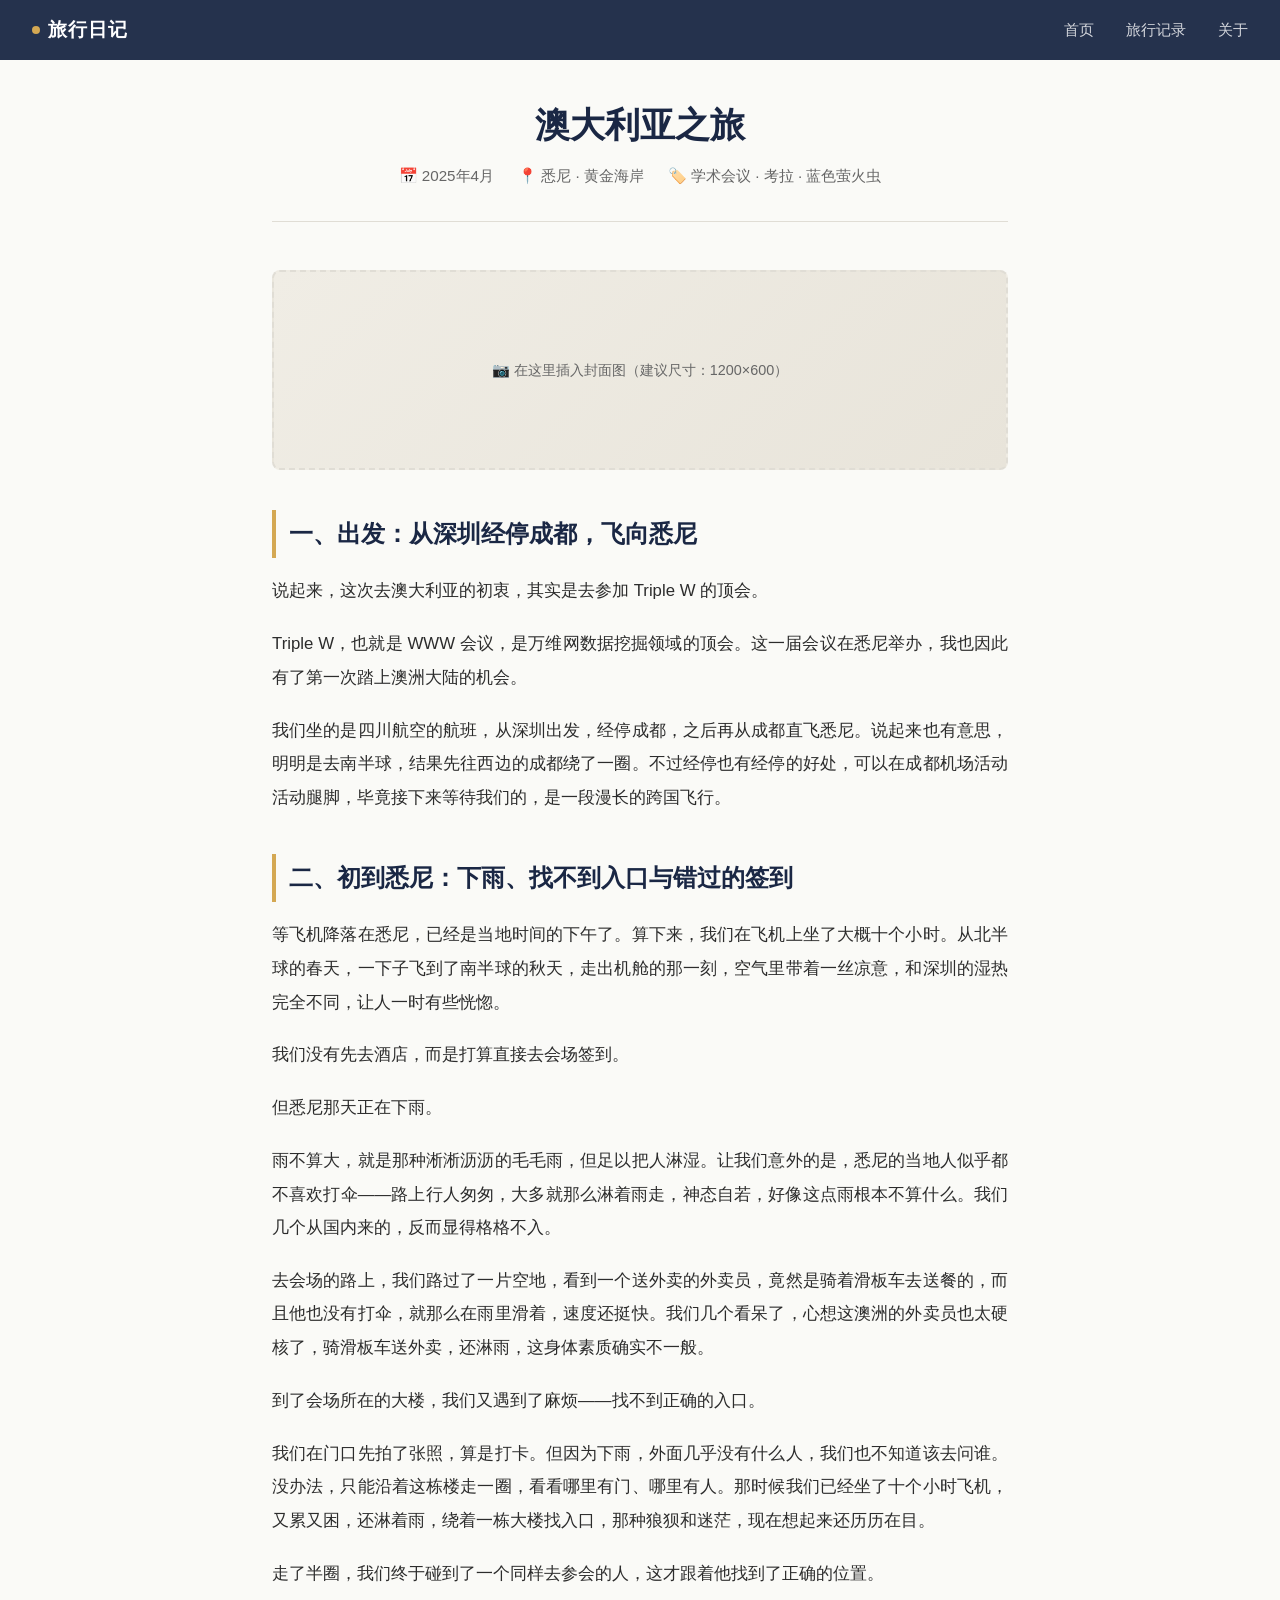
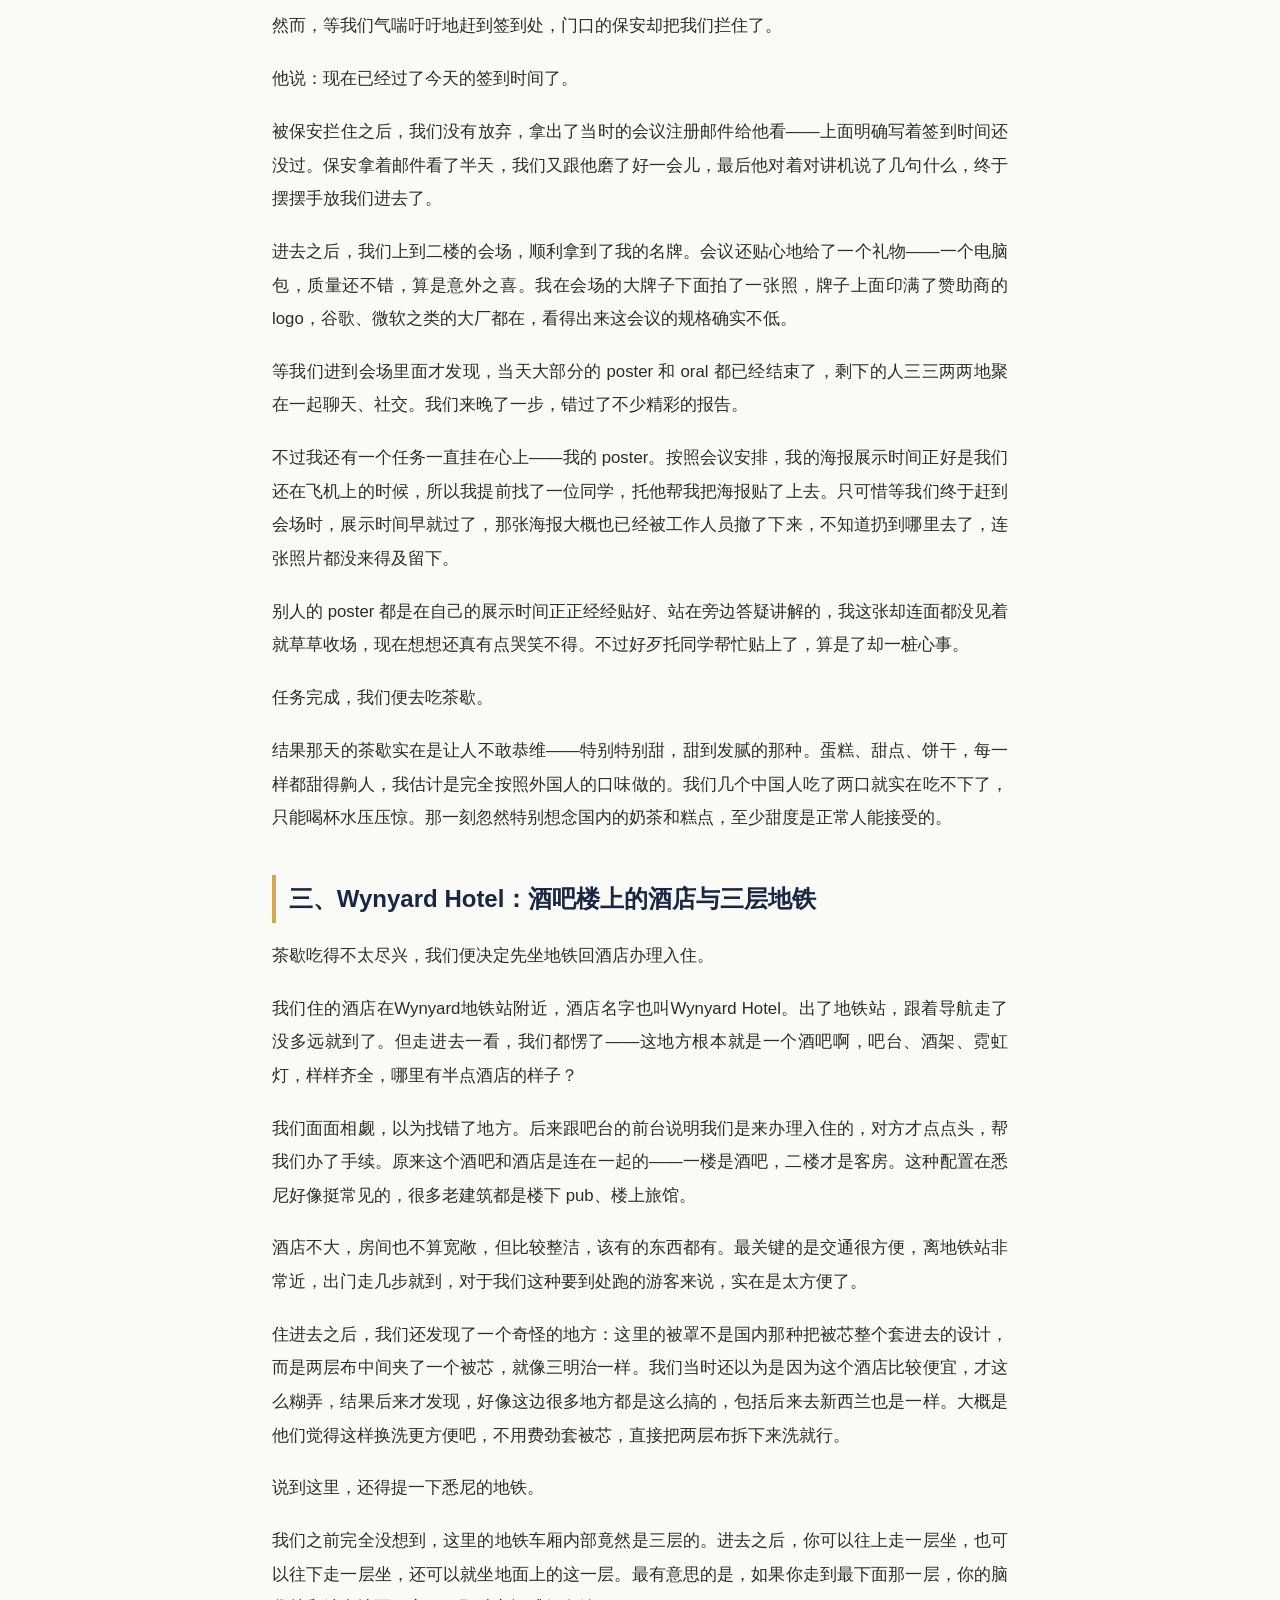
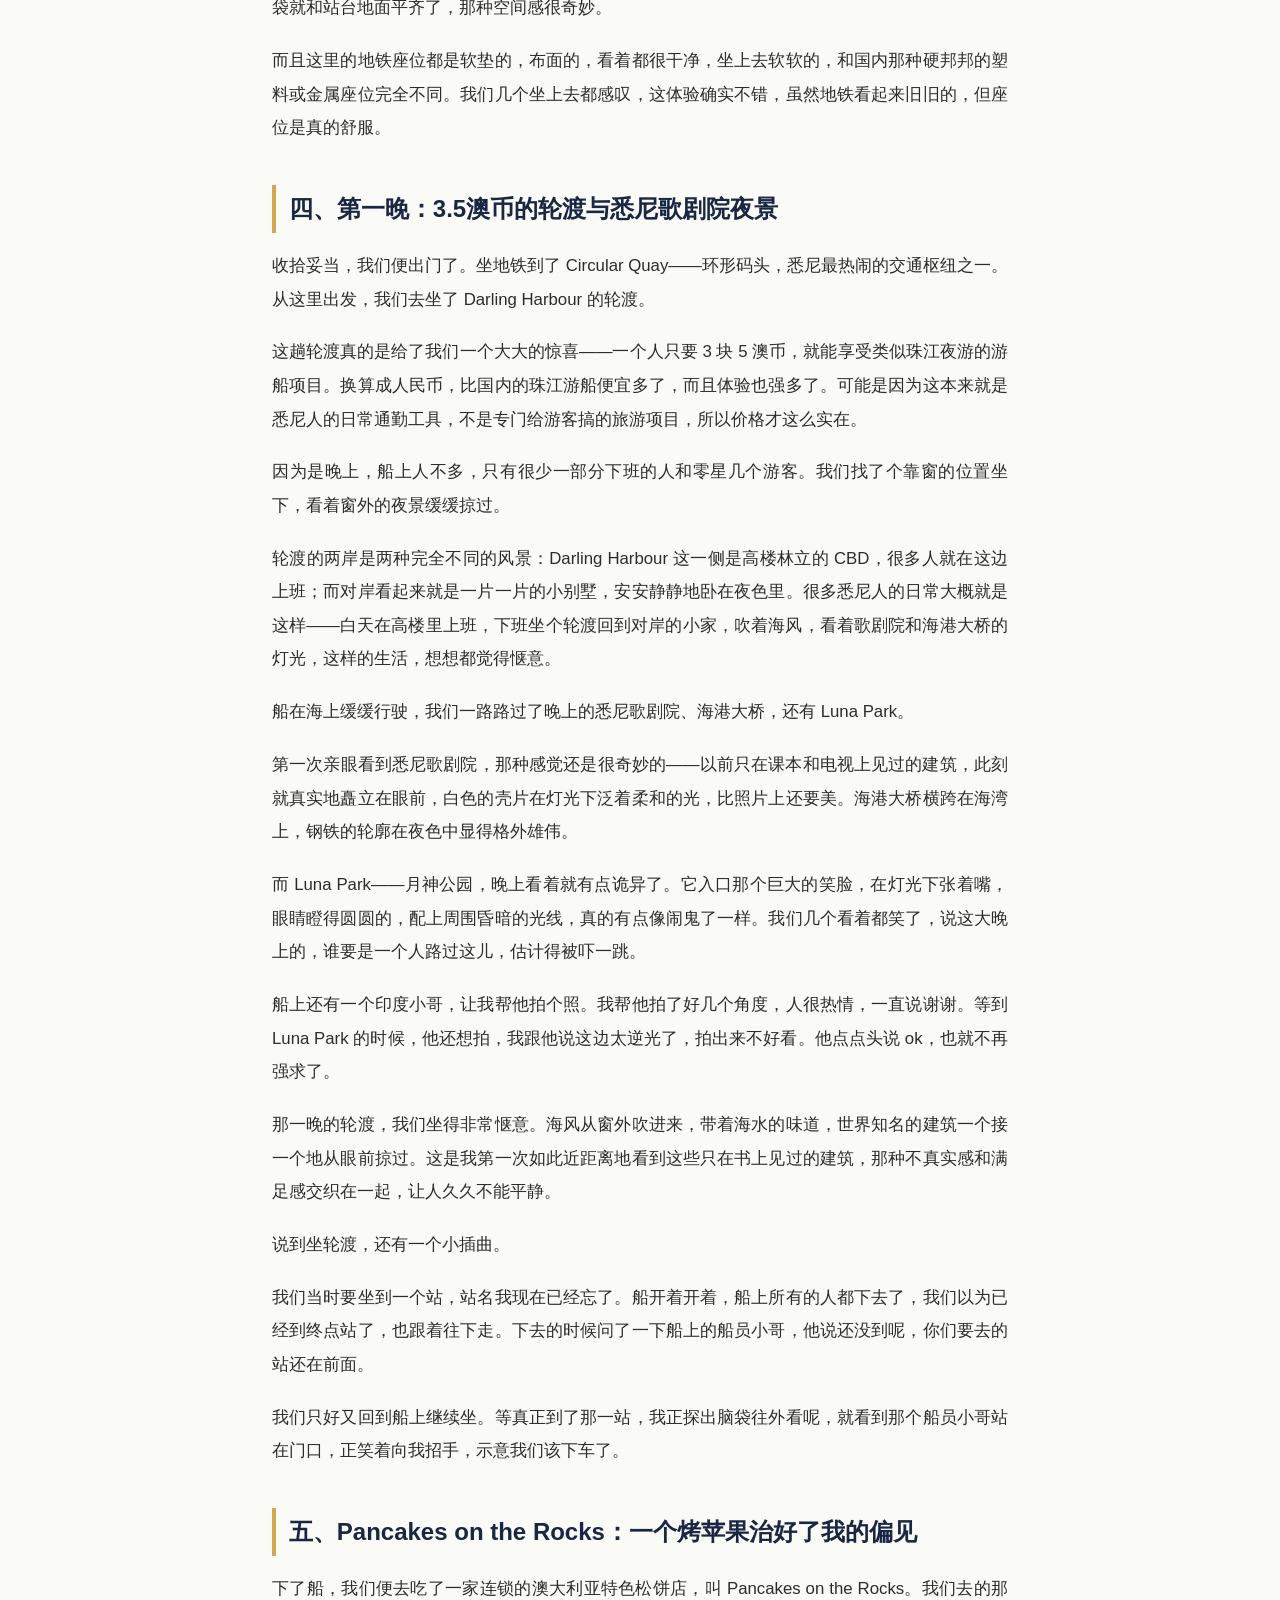
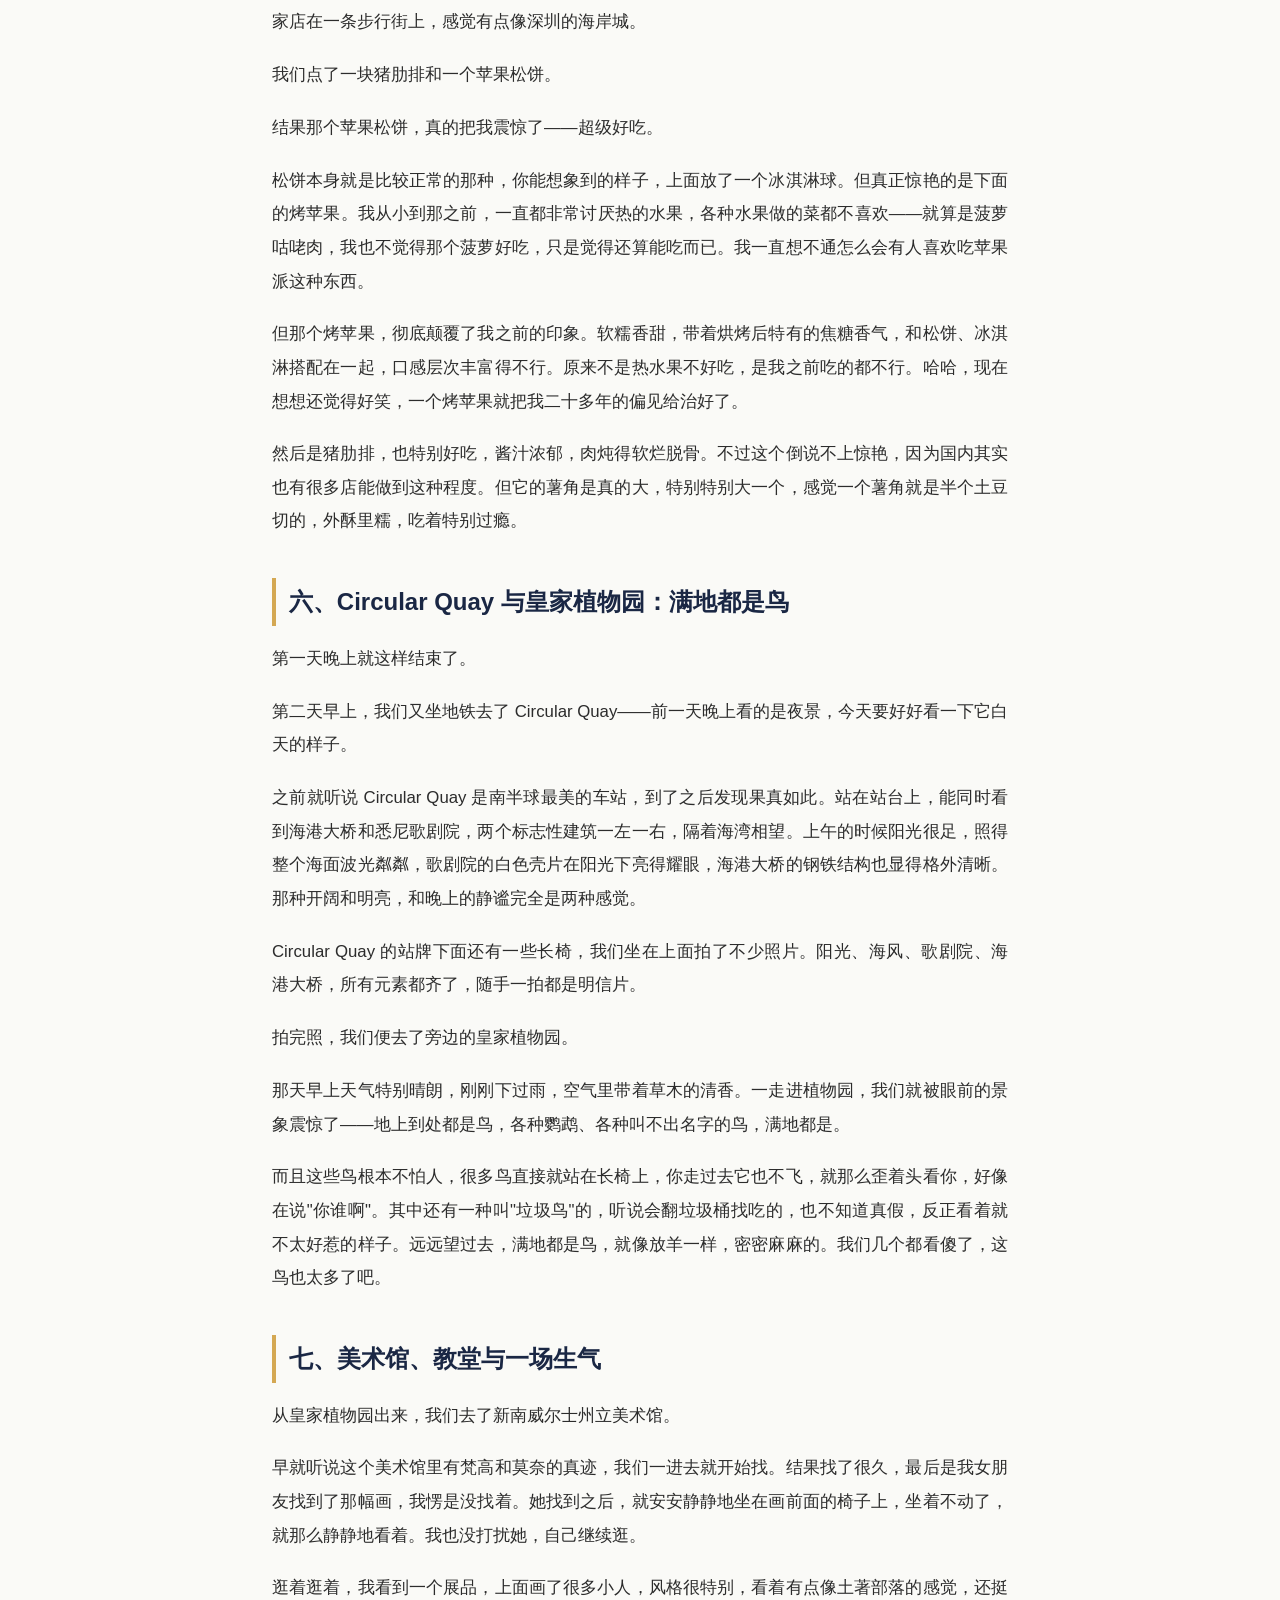
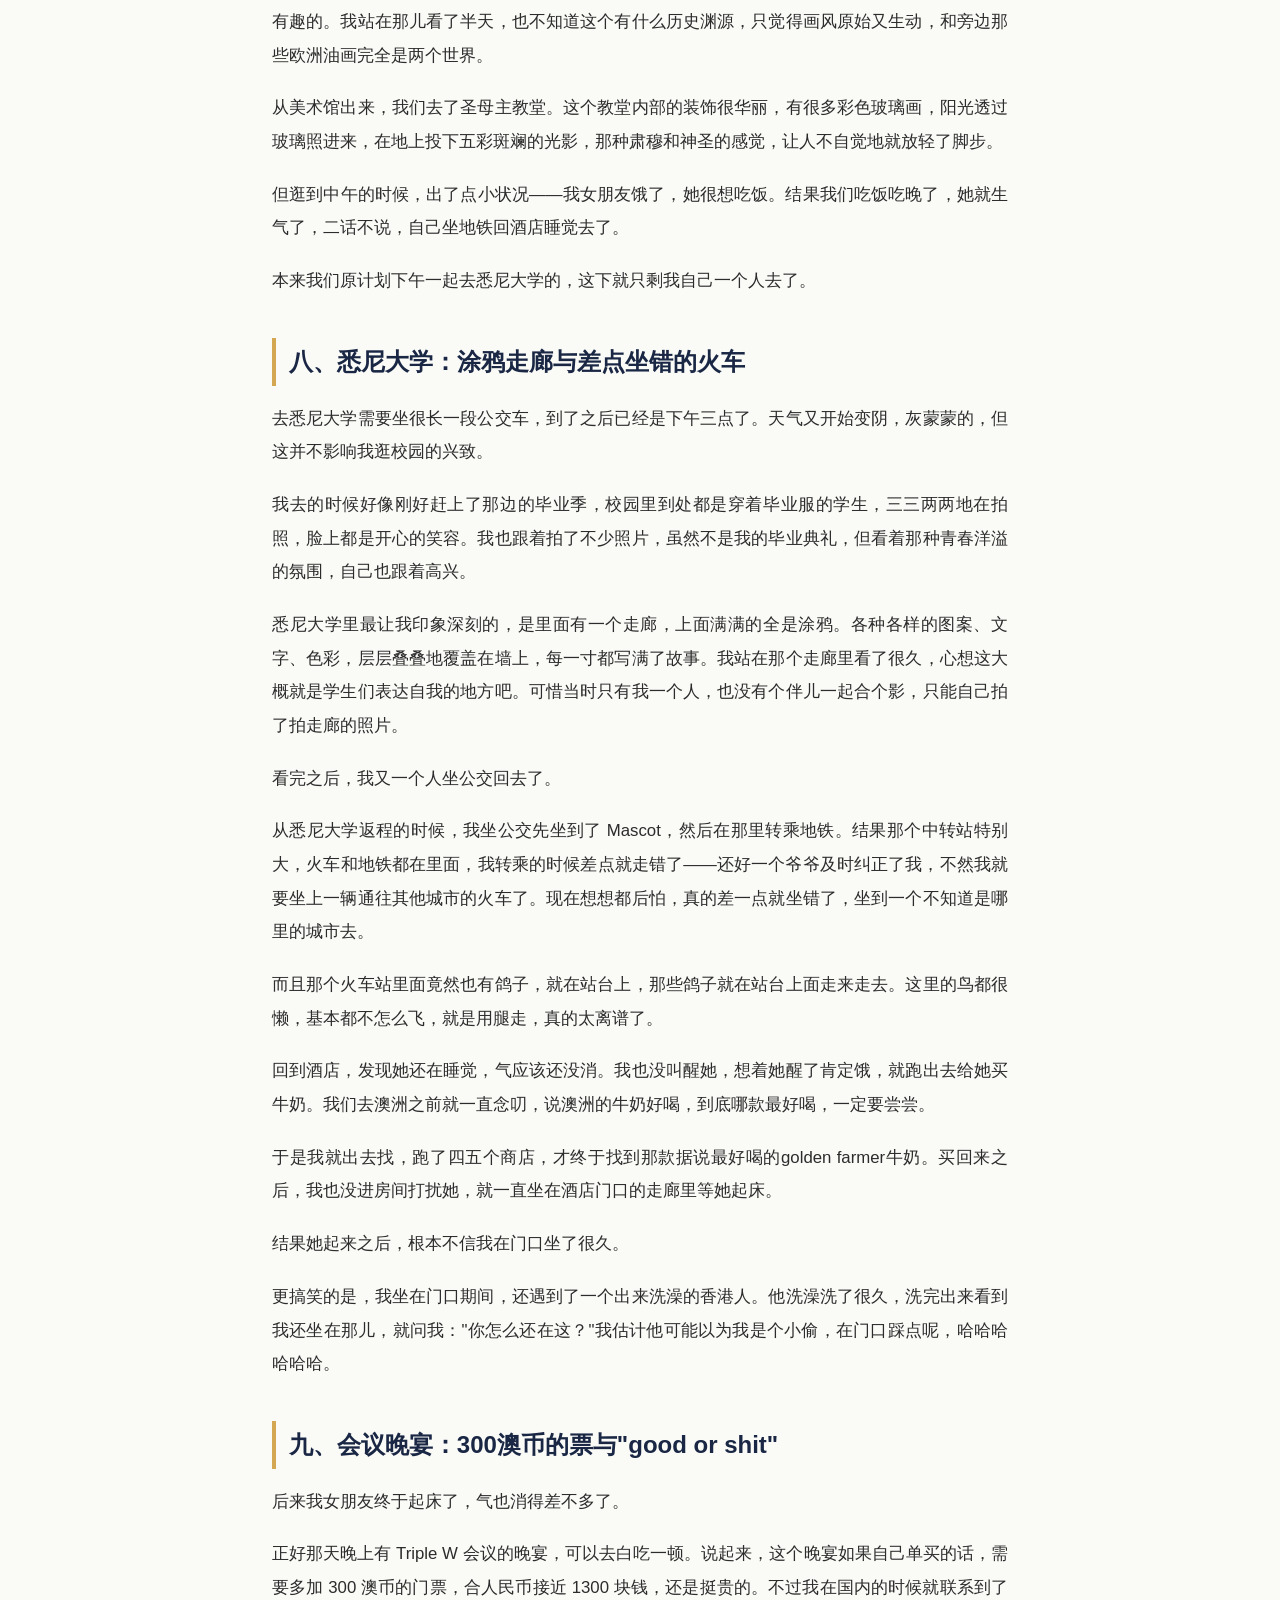
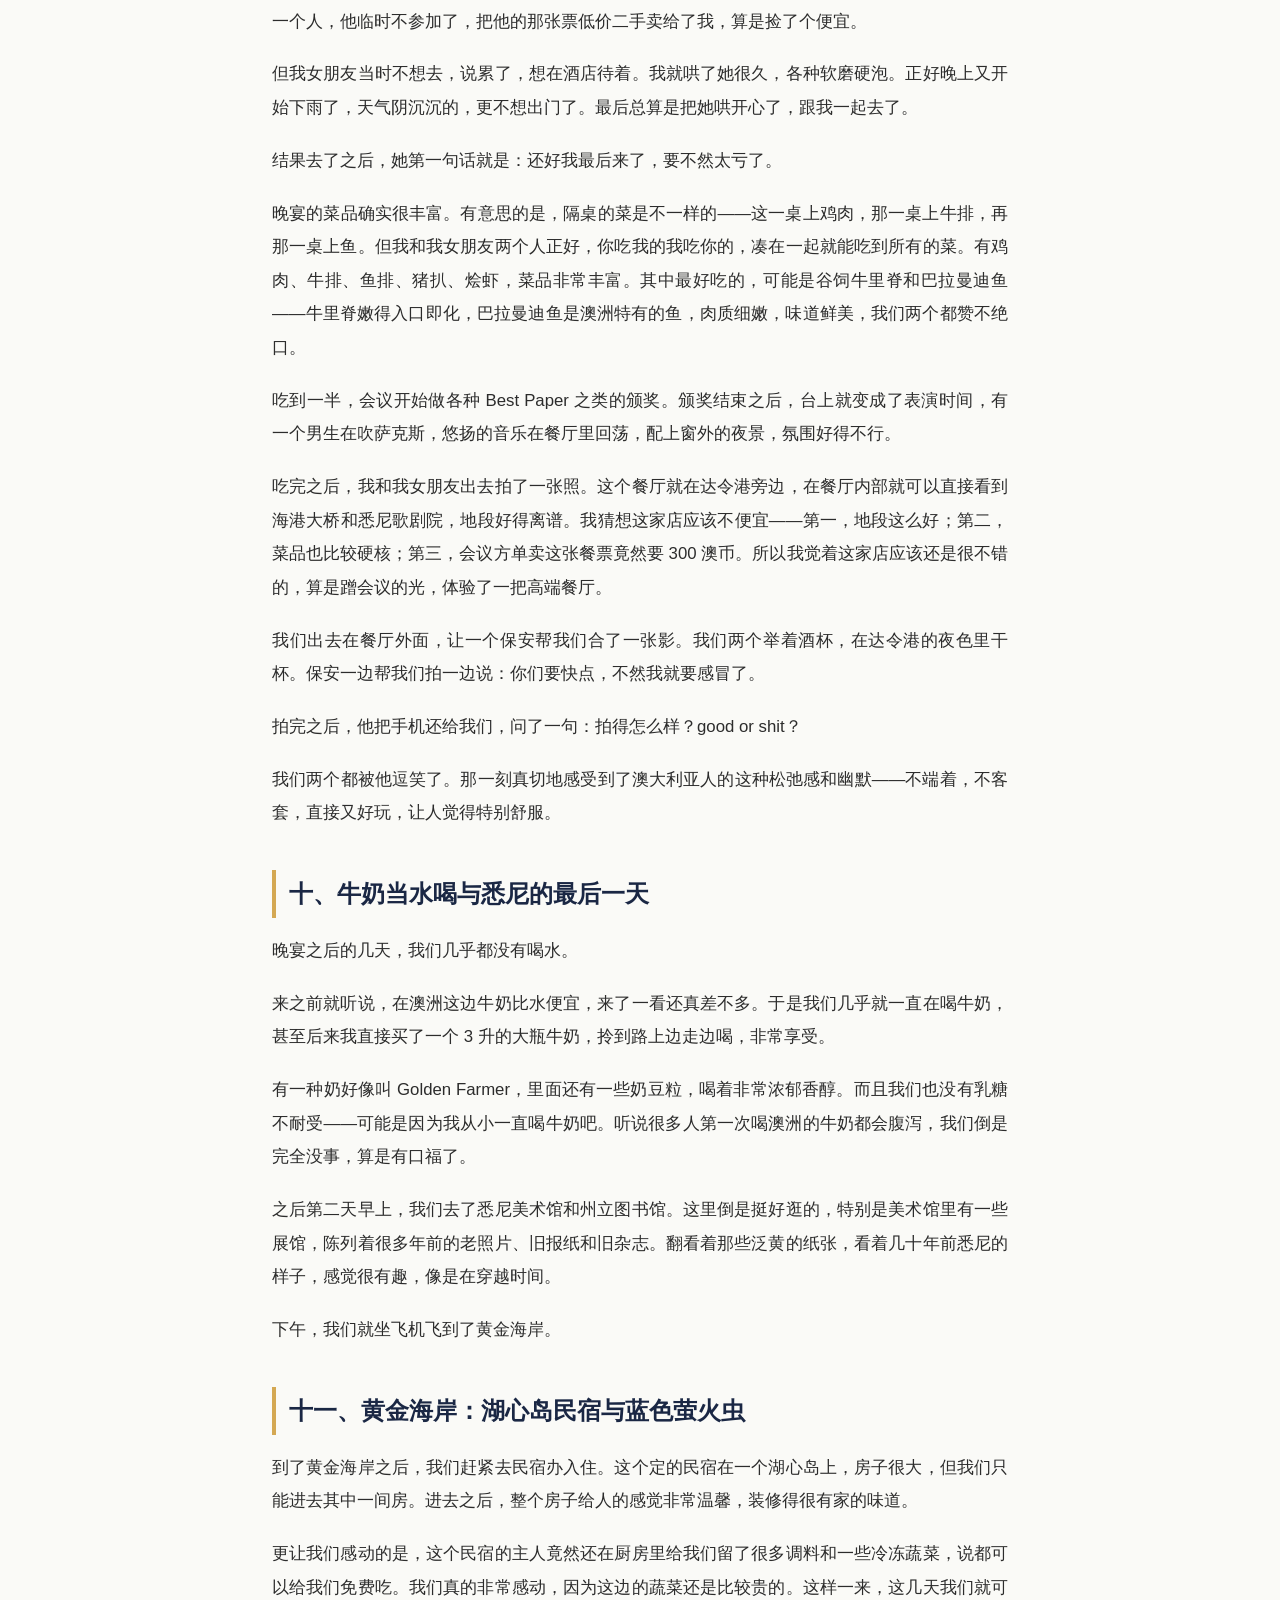
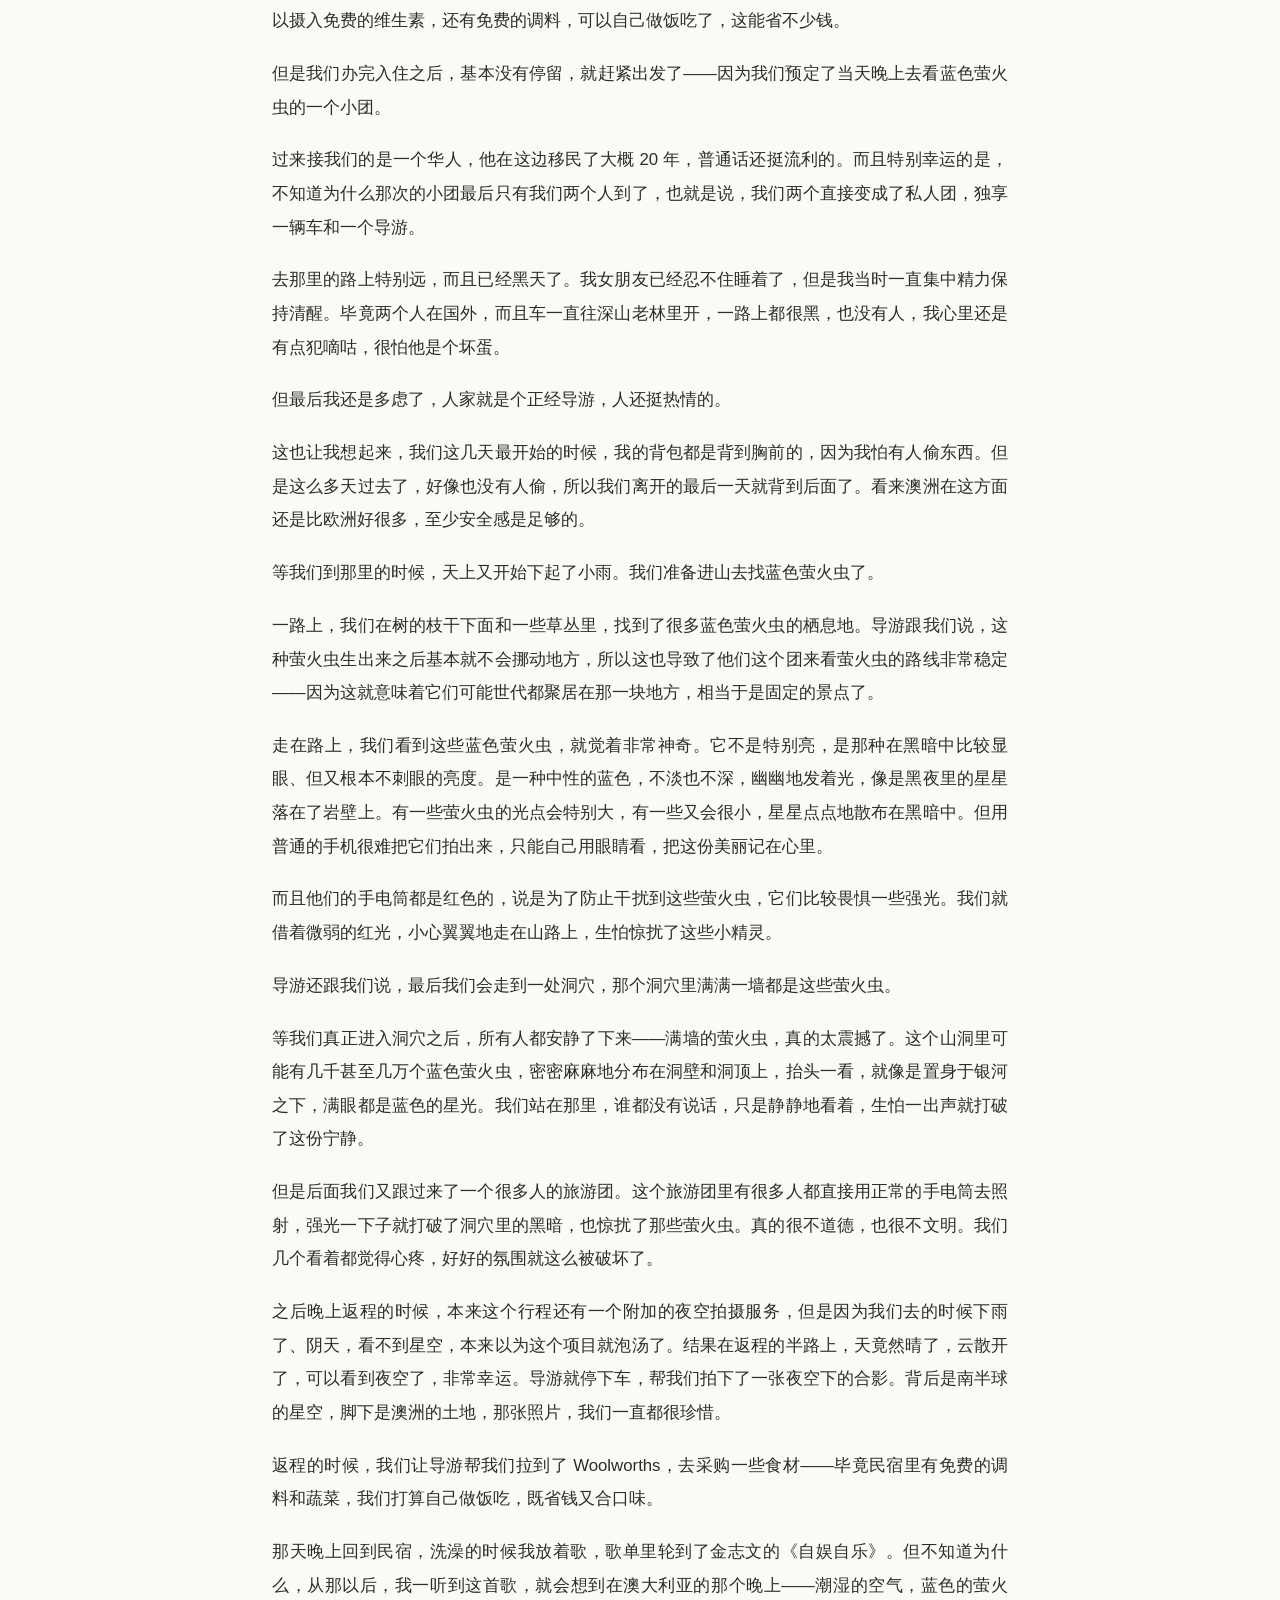
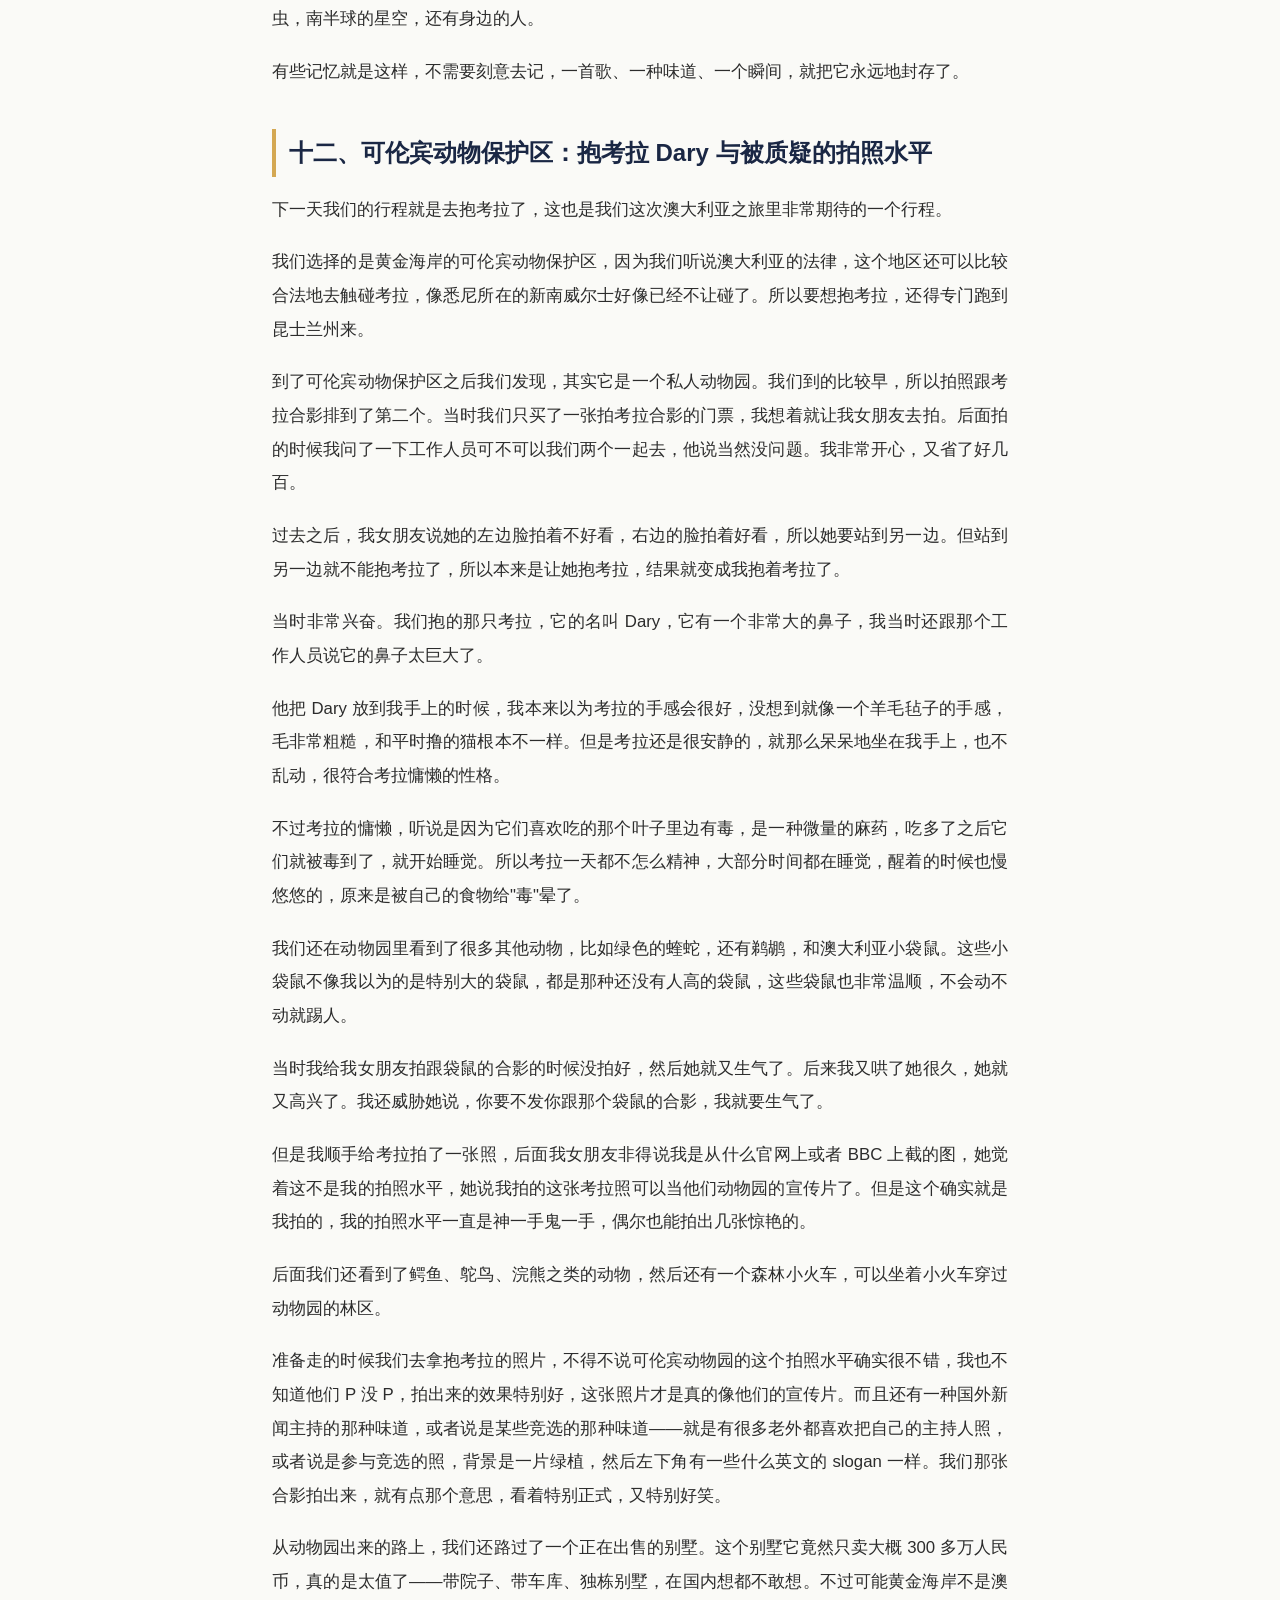
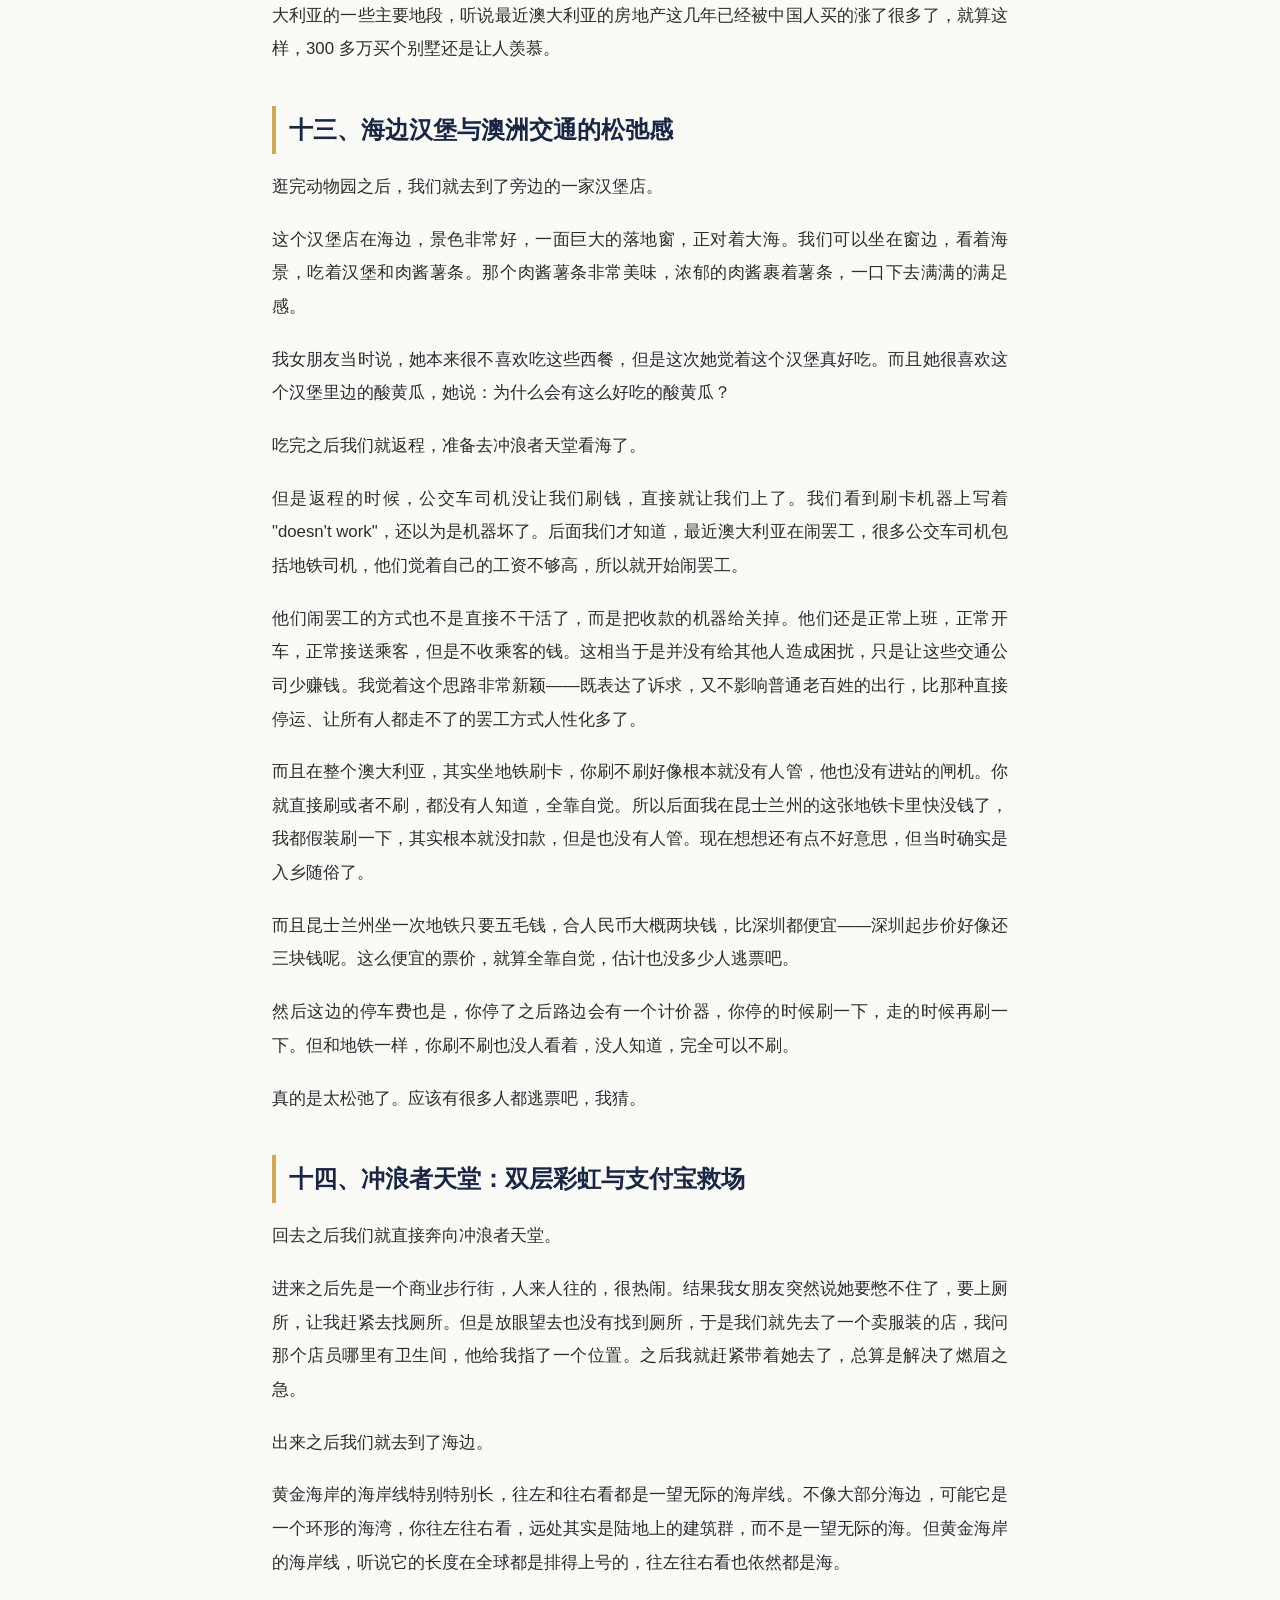
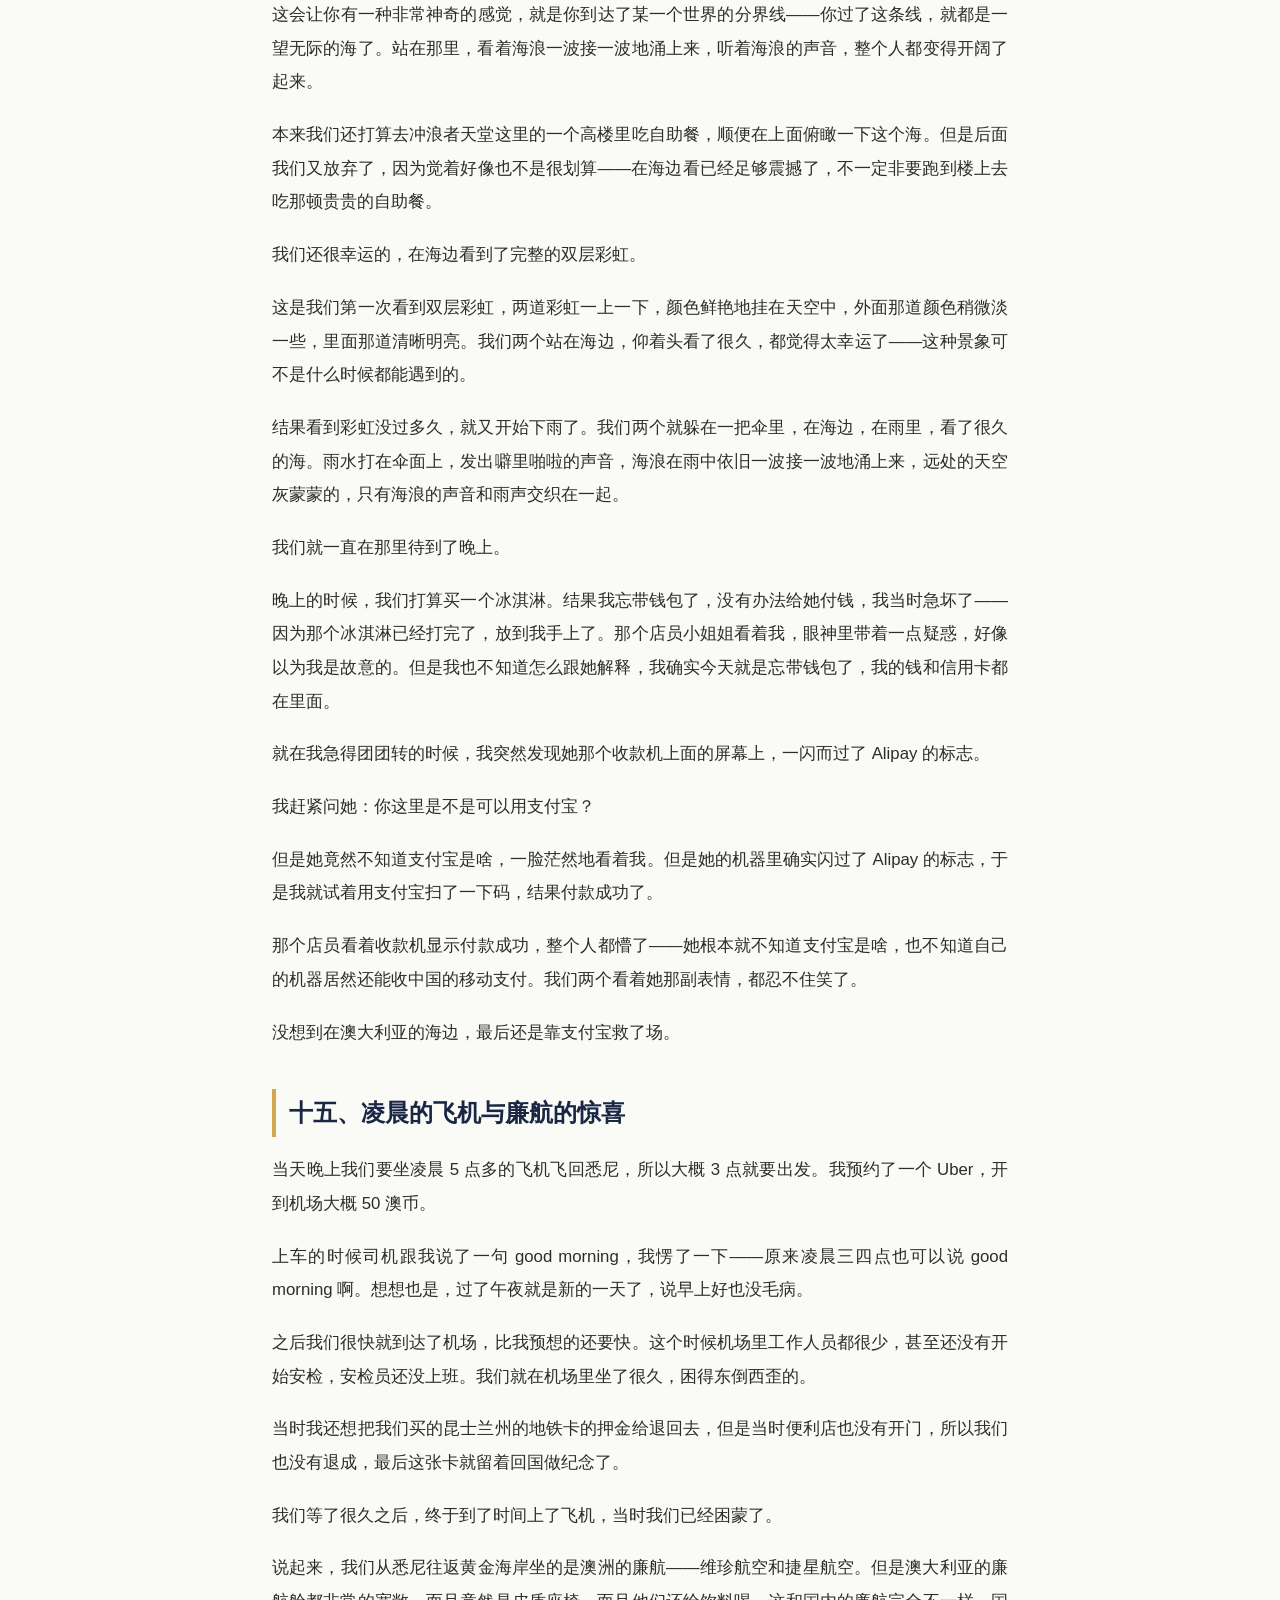
==== commit 9256e4cd: "edit: 澳大利亚篇删除肉酱薯条对比汉堡句" ====
--- a/australia-2025.html
+++ b/australia-2025.html
@@ -178,7 +178,7 @@
 
             <h2>十三、海边汉堡与澳洲交通的松弛感</h2>
             <p>逛完动物园之后，我们就去到了旁边的一家汉堡店。</p>
-            <p>这个汉堡店在海边，景色非常好，一面巨大的落地窗，正对着大海。我们可以坐在窗边，看着海景，吃着汉堡和肉酱薯条。那个肉酱薯条非常美味，浓郁的肉酱裹着薯条，一口下去满满的满足感。但是说实话，还不如旁边的汉堡。</p>
+            <p>这个汉堡店在海边，景色非常好，一面巨大的落地窗，正对着大海。我们可以坐在窗边，看着海景，吃着汉堡和肉酱薯条。那个肉酱薯条非常美味，浓郁的肉酱裹着薯条，一口下去满满的满足感。</p>
             <p>我女朋友当时说，她本来很不喜欢吃这些西餐，但是这次她觉着这个汉堡真好吃。而且她很喜欢这个汉堡里边的酸黄瓜，她说：为什么会有这么好吃的酸黄瓜？</p>
             <p>吃完之后我们就返程，准备去冲浪者天堂看海了。</p>
             <p>但是返程的时候，公交车司机没让我们刷钱，直接就让我们上了。我们看到刷卡机器上写着 "doesn't work"，还以为是机器坏了。后面我们才知道，最近澳大利亚在闹罢工，很多公交车司机包括地铁司机，他们觉着自己的工资不够高，所以就开始闹罢工。</p>
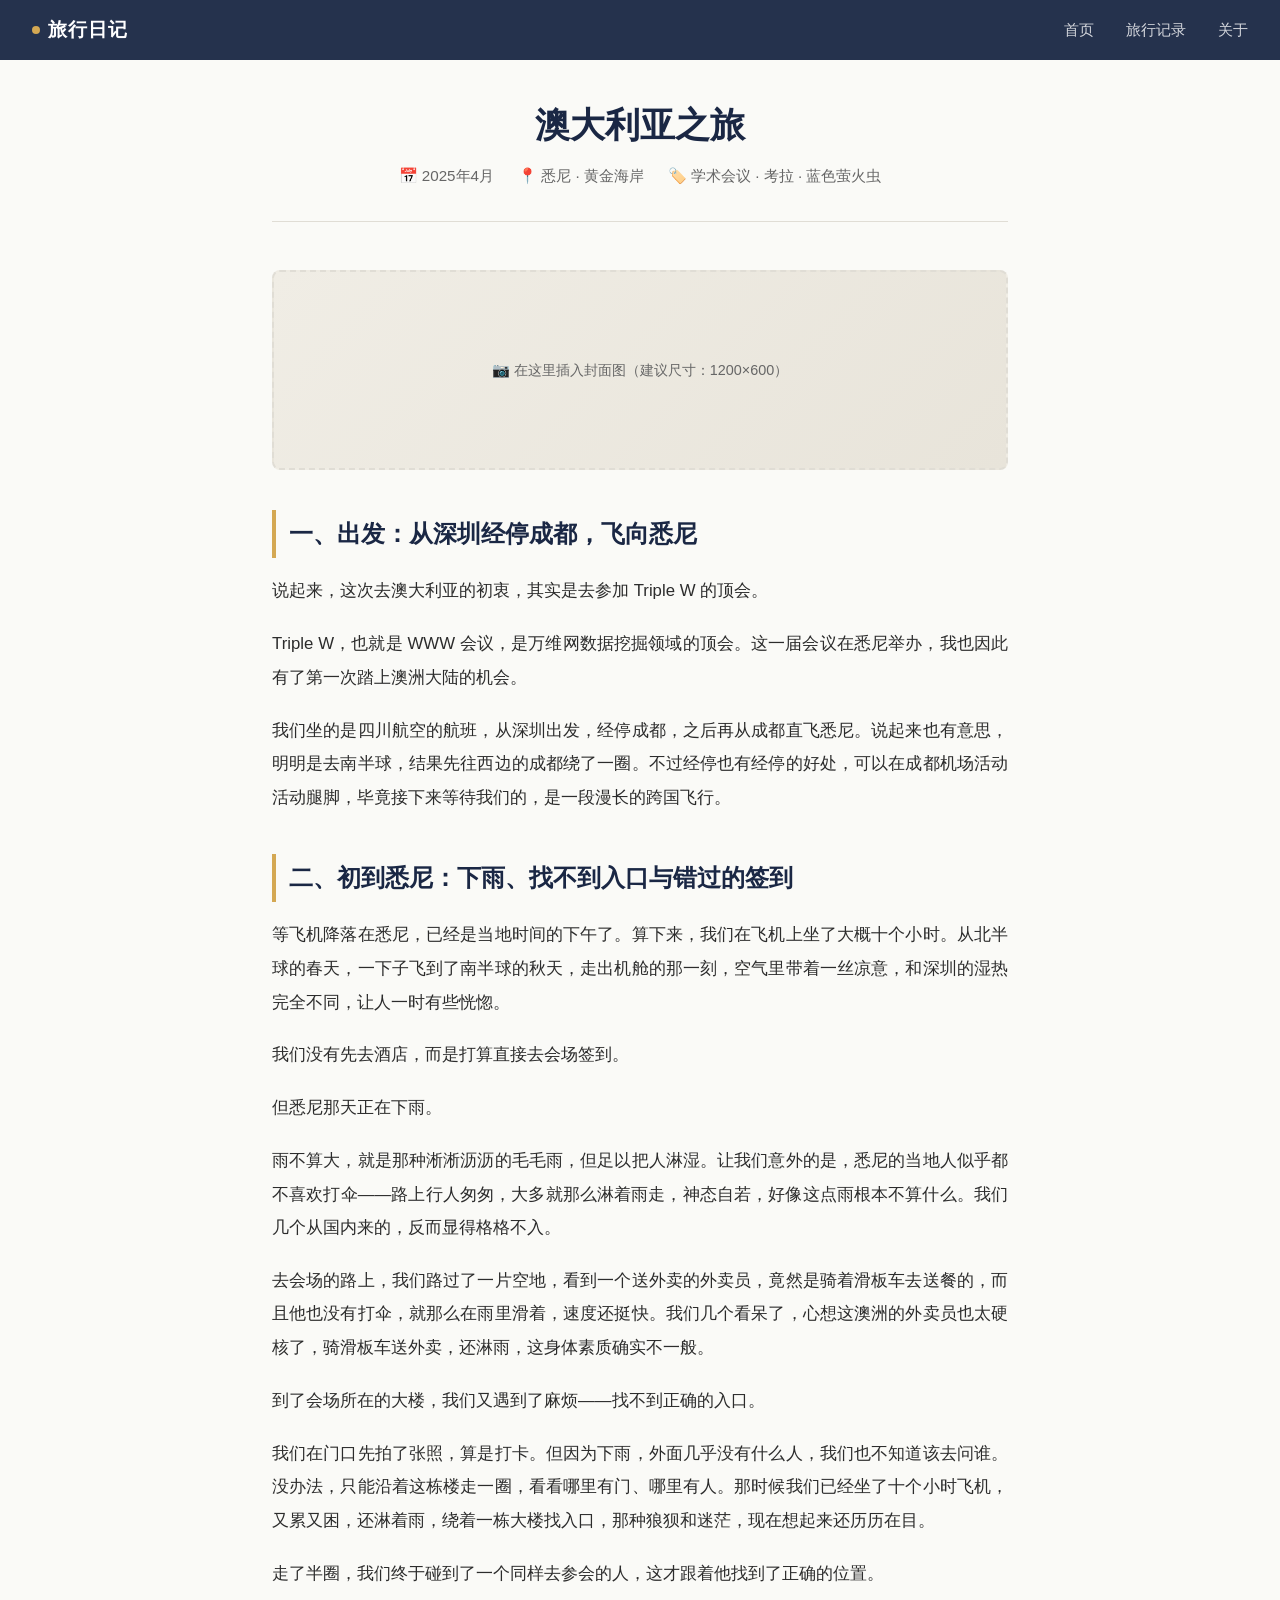
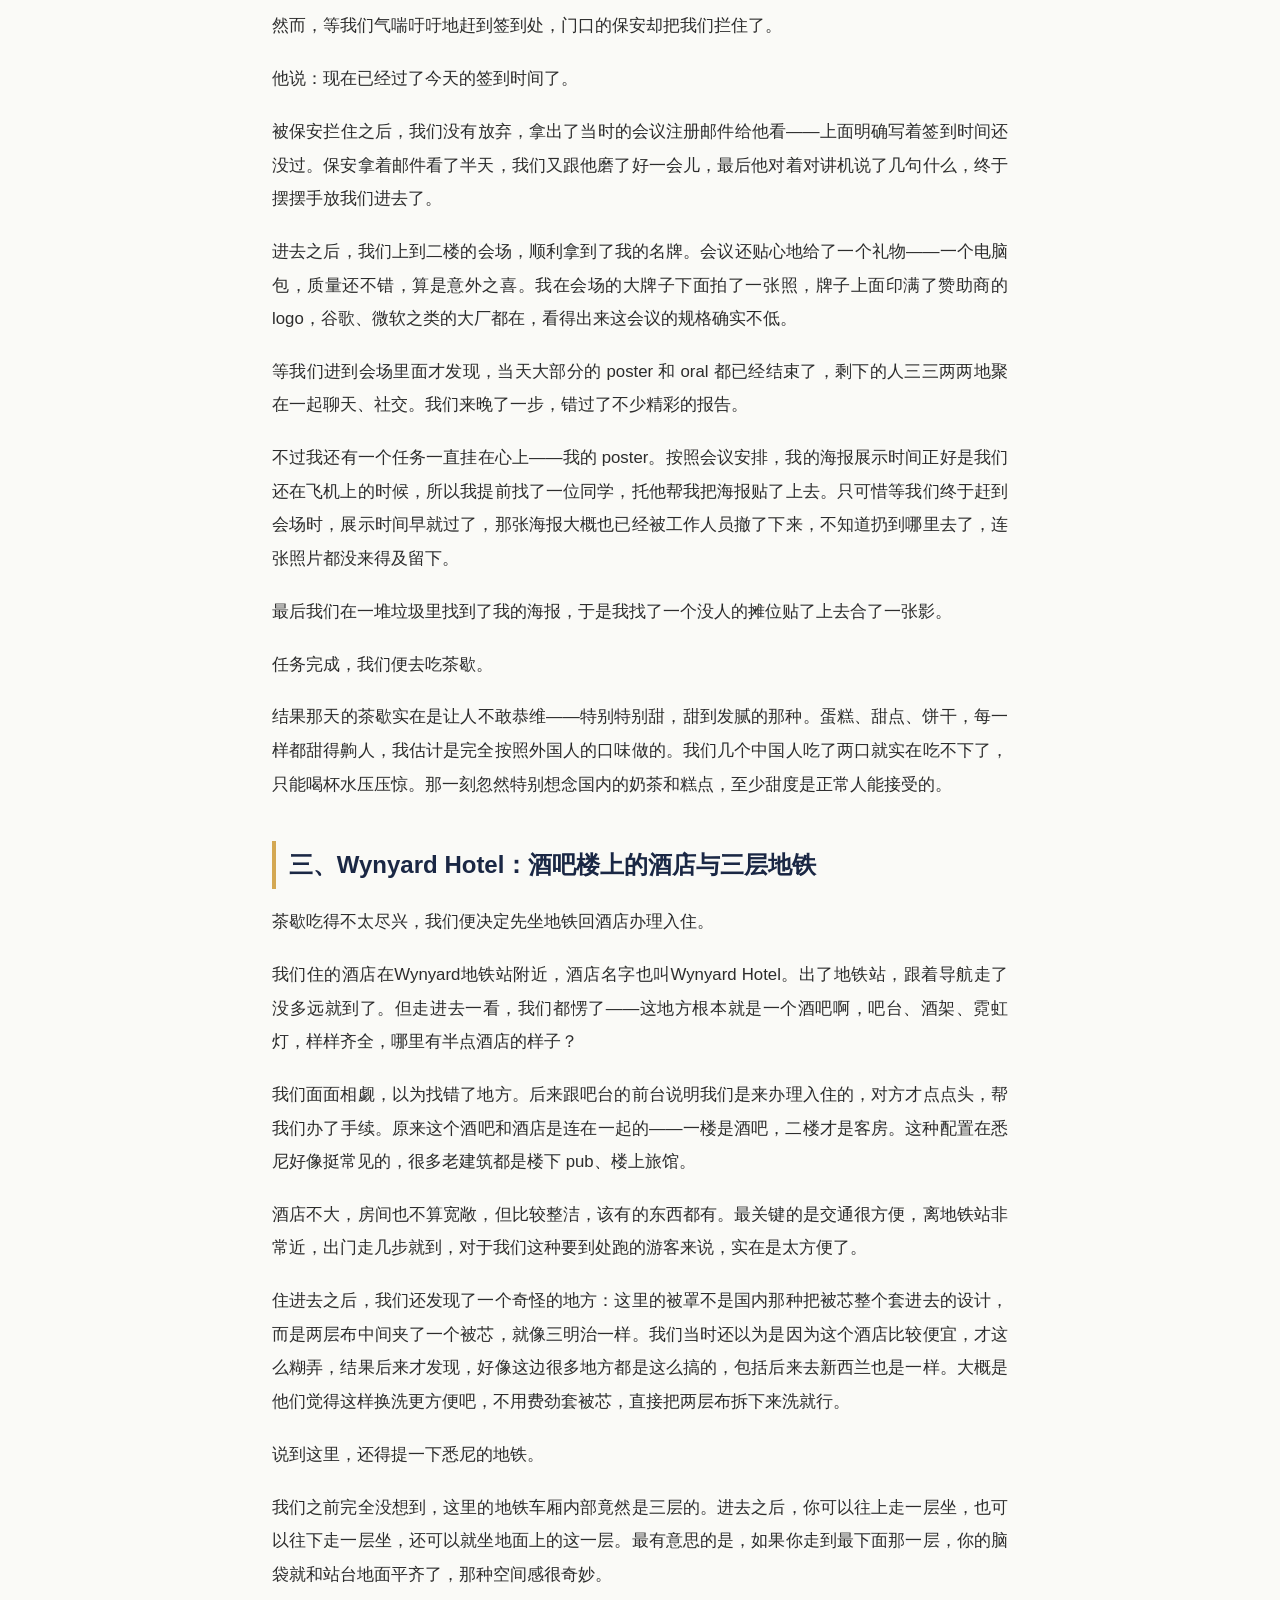
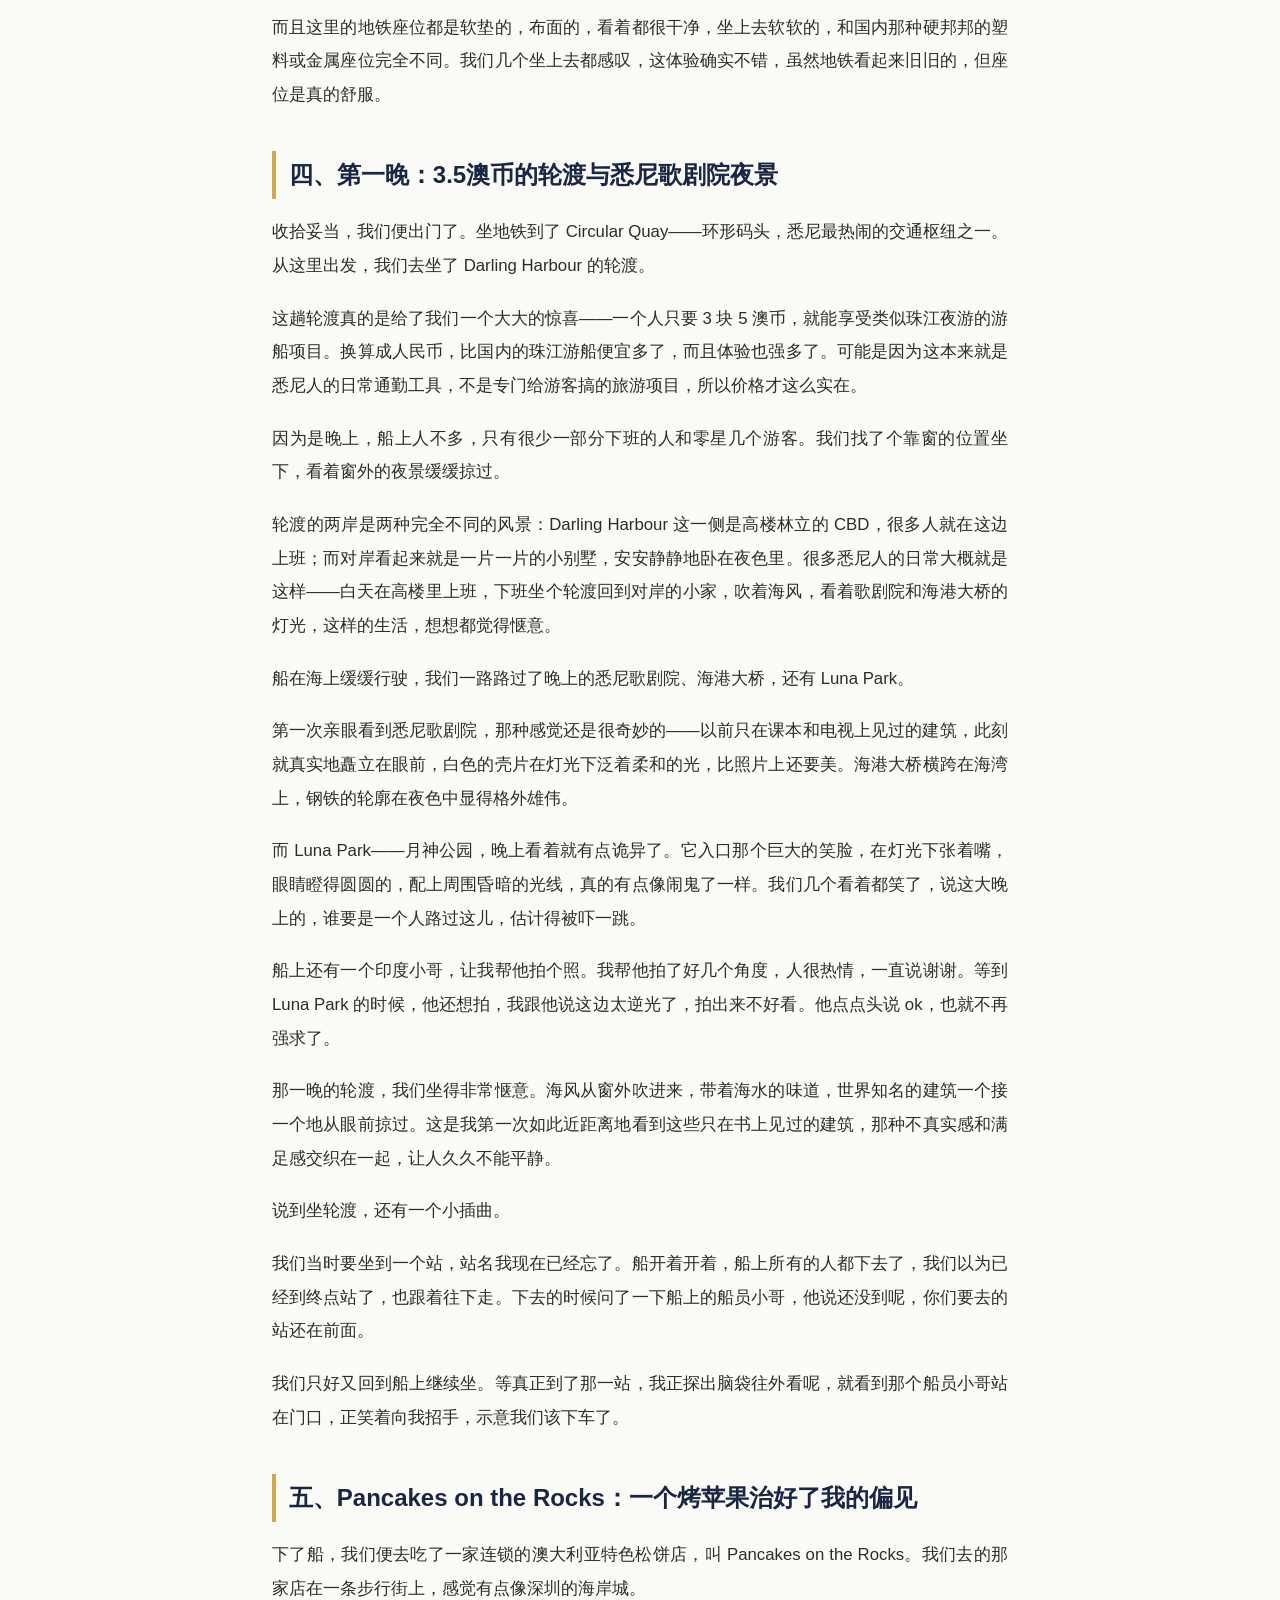
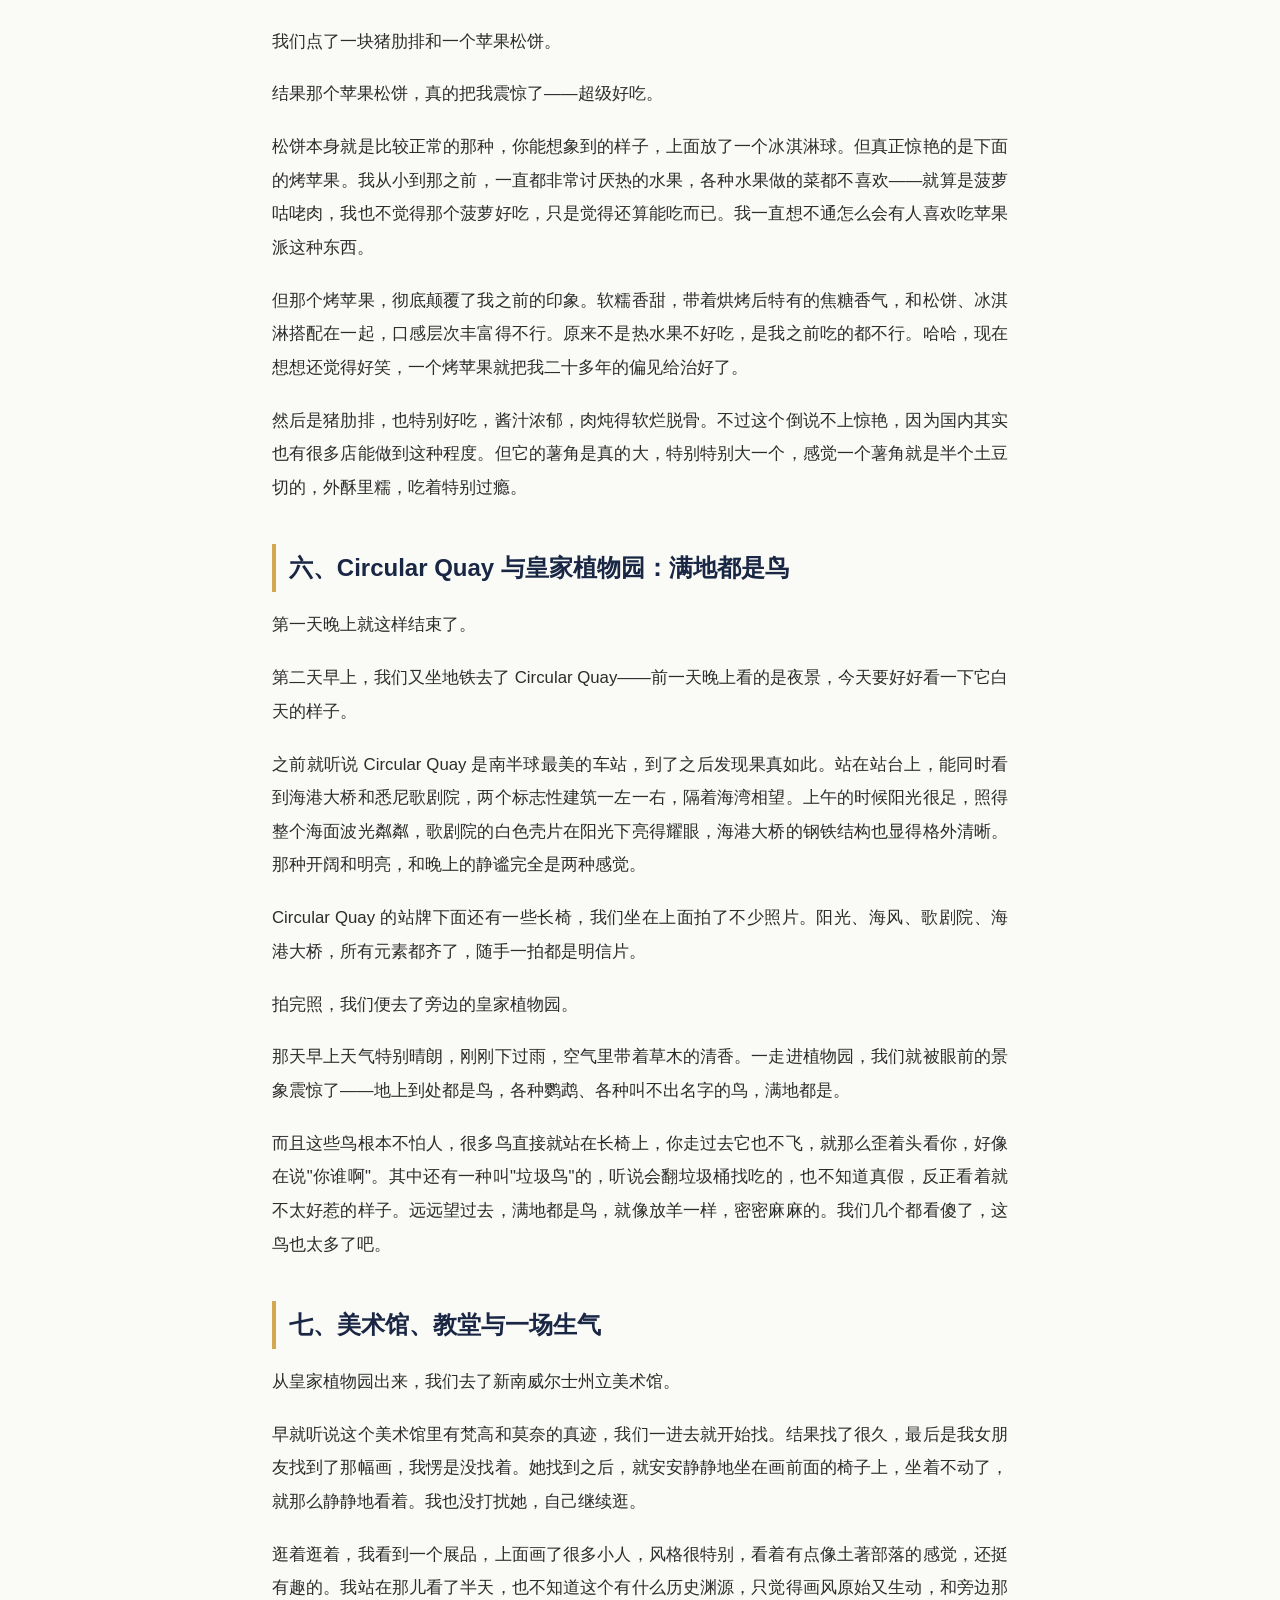
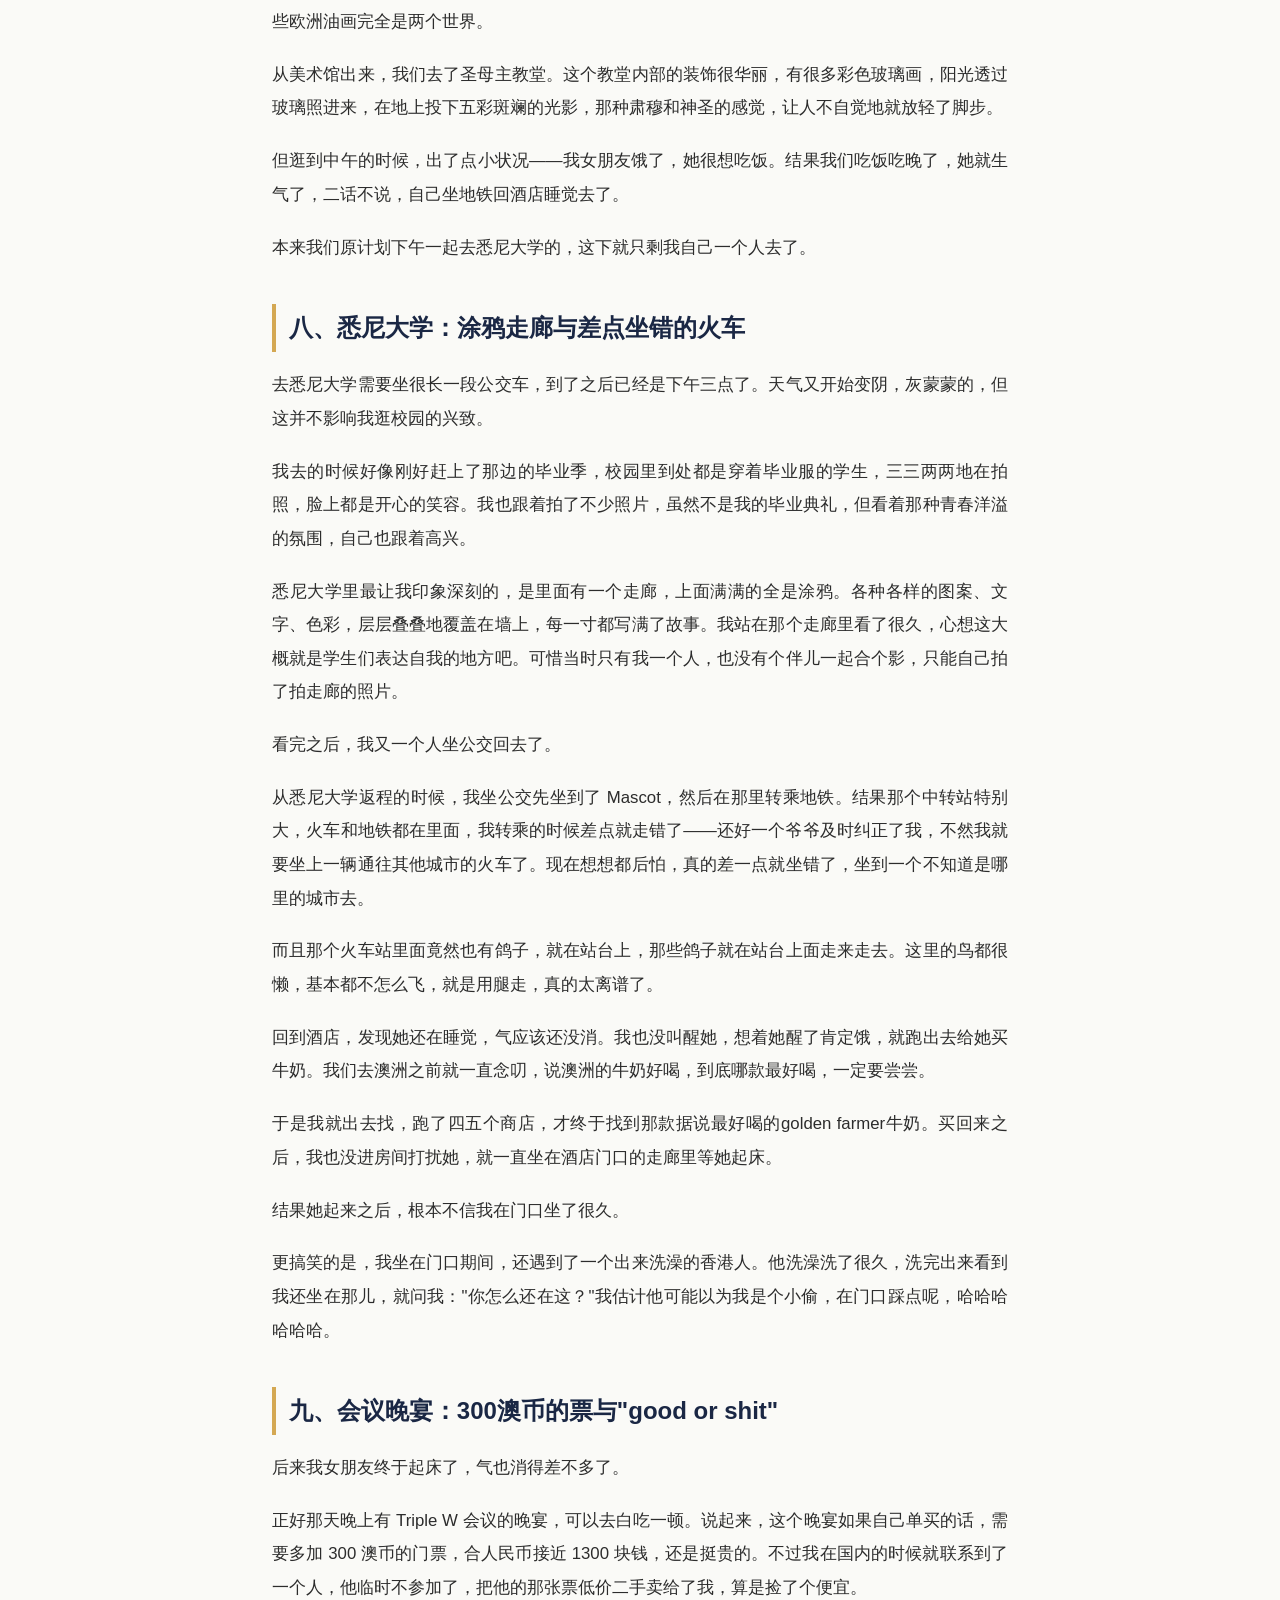
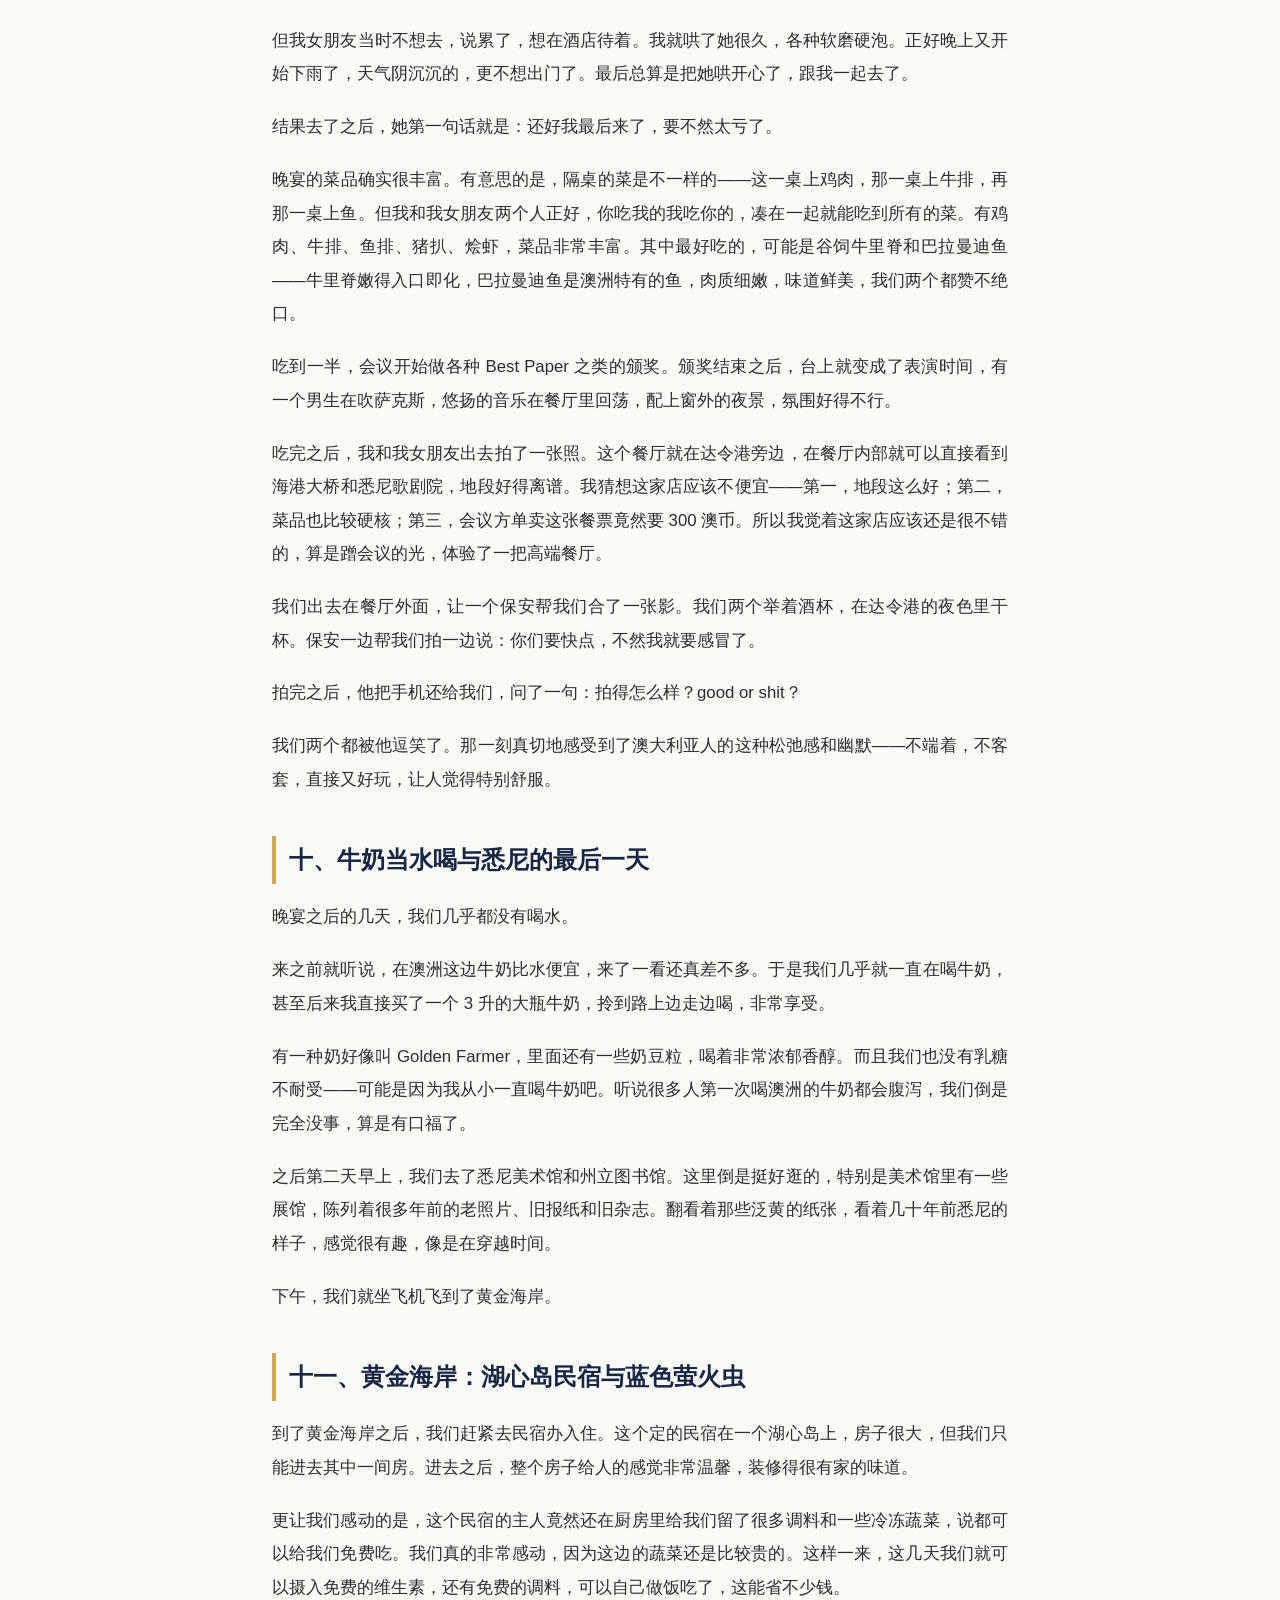
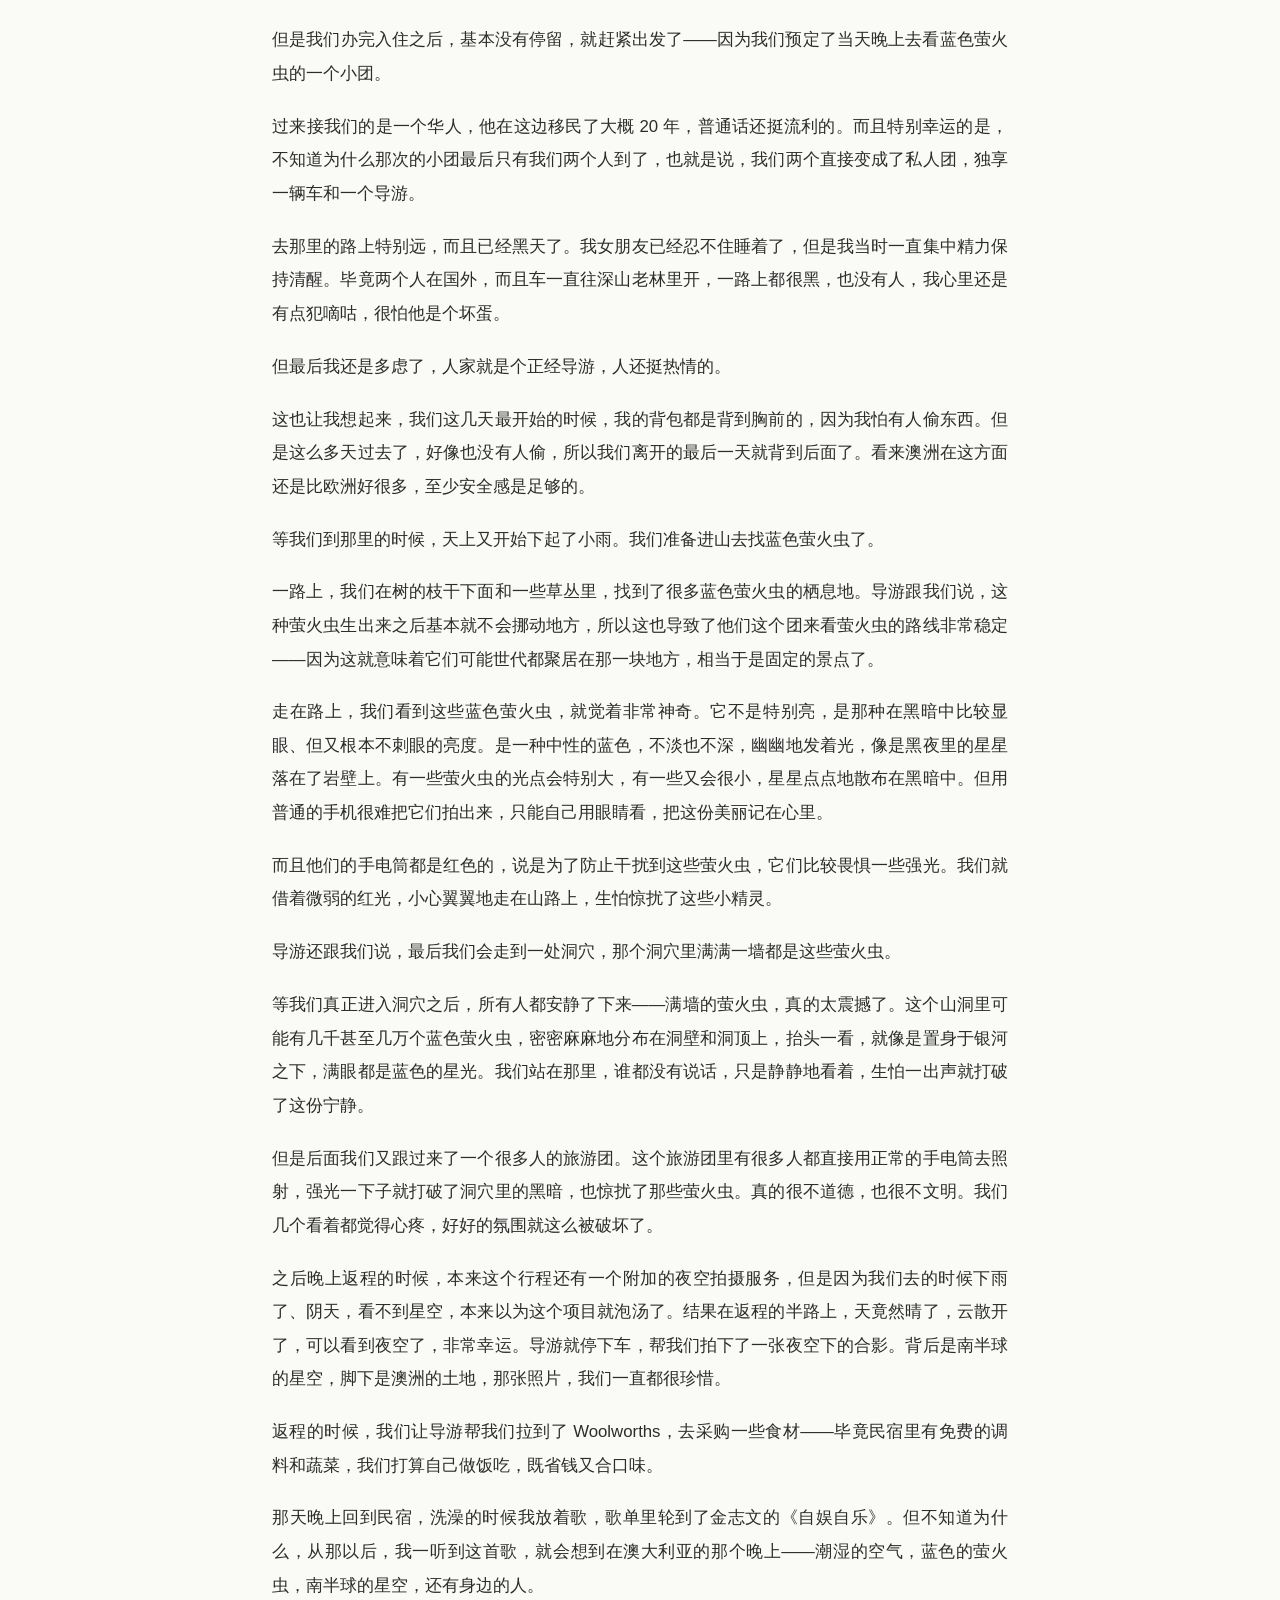
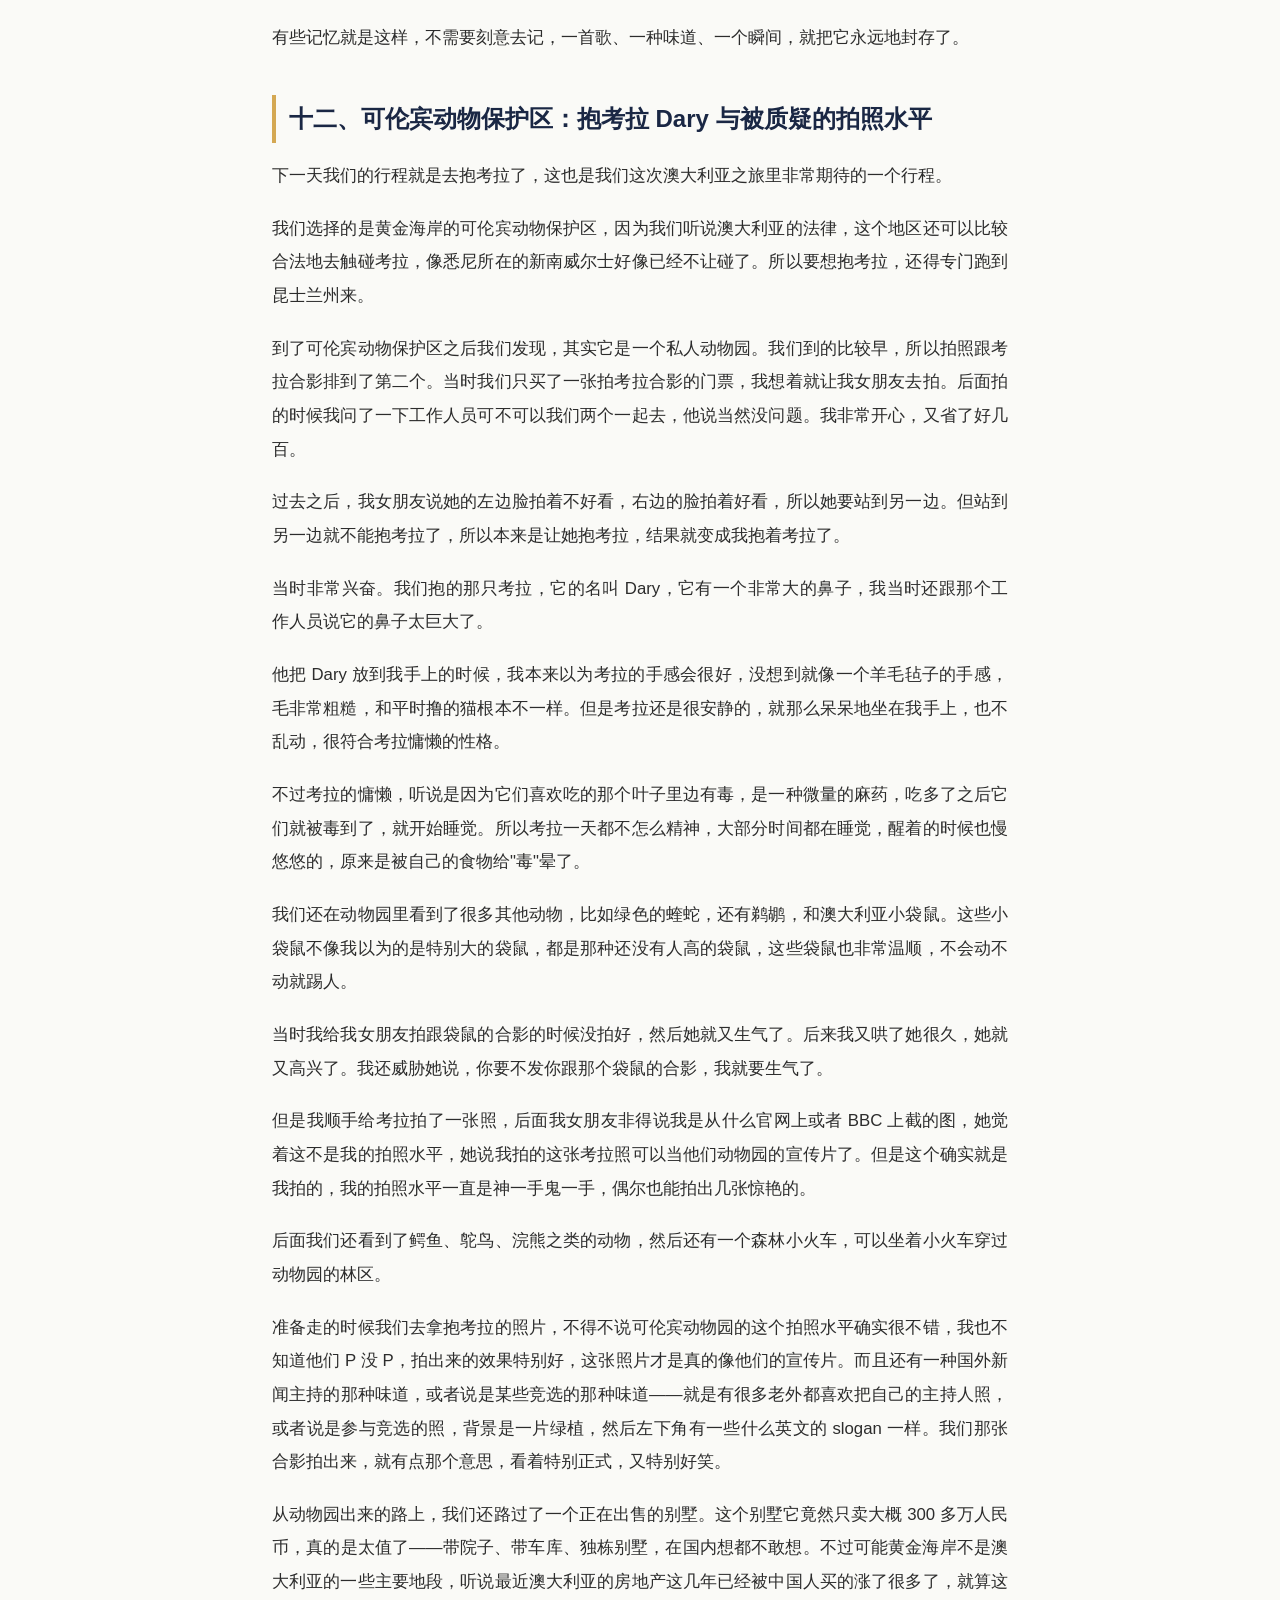
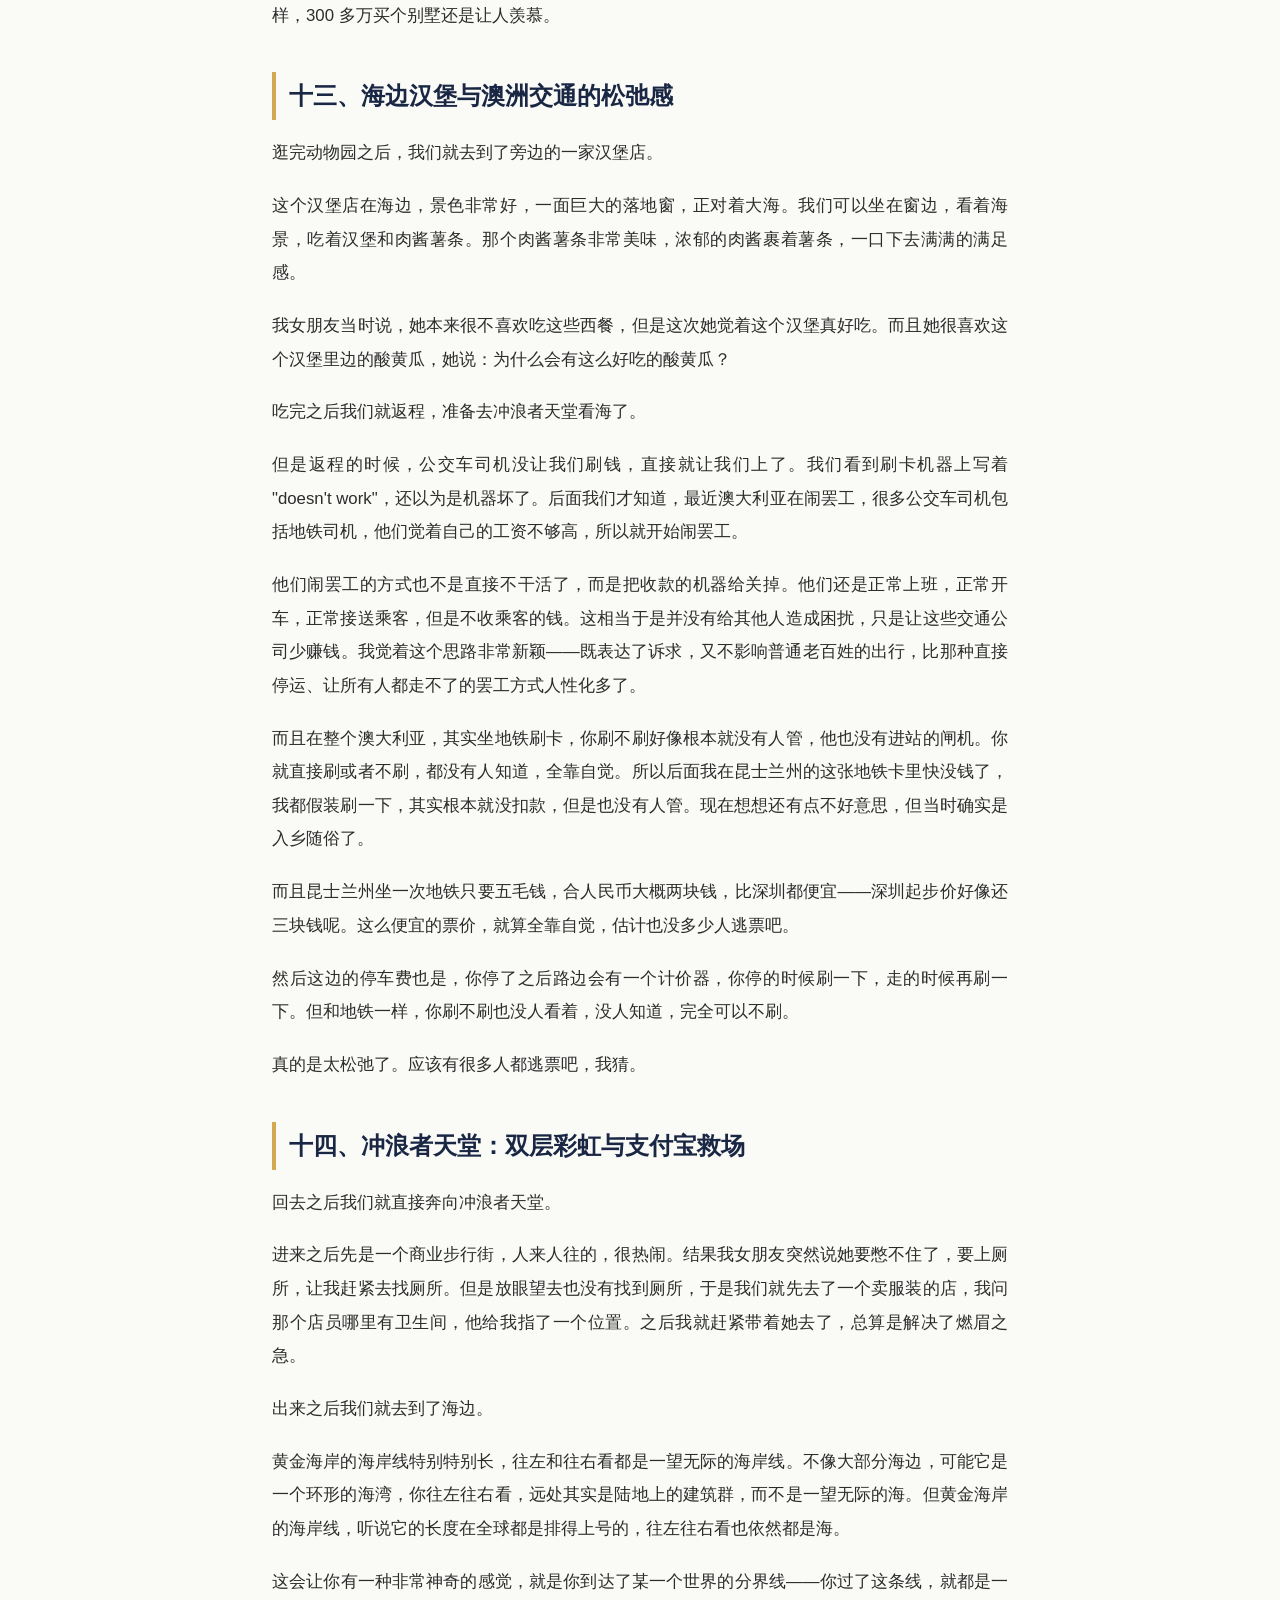
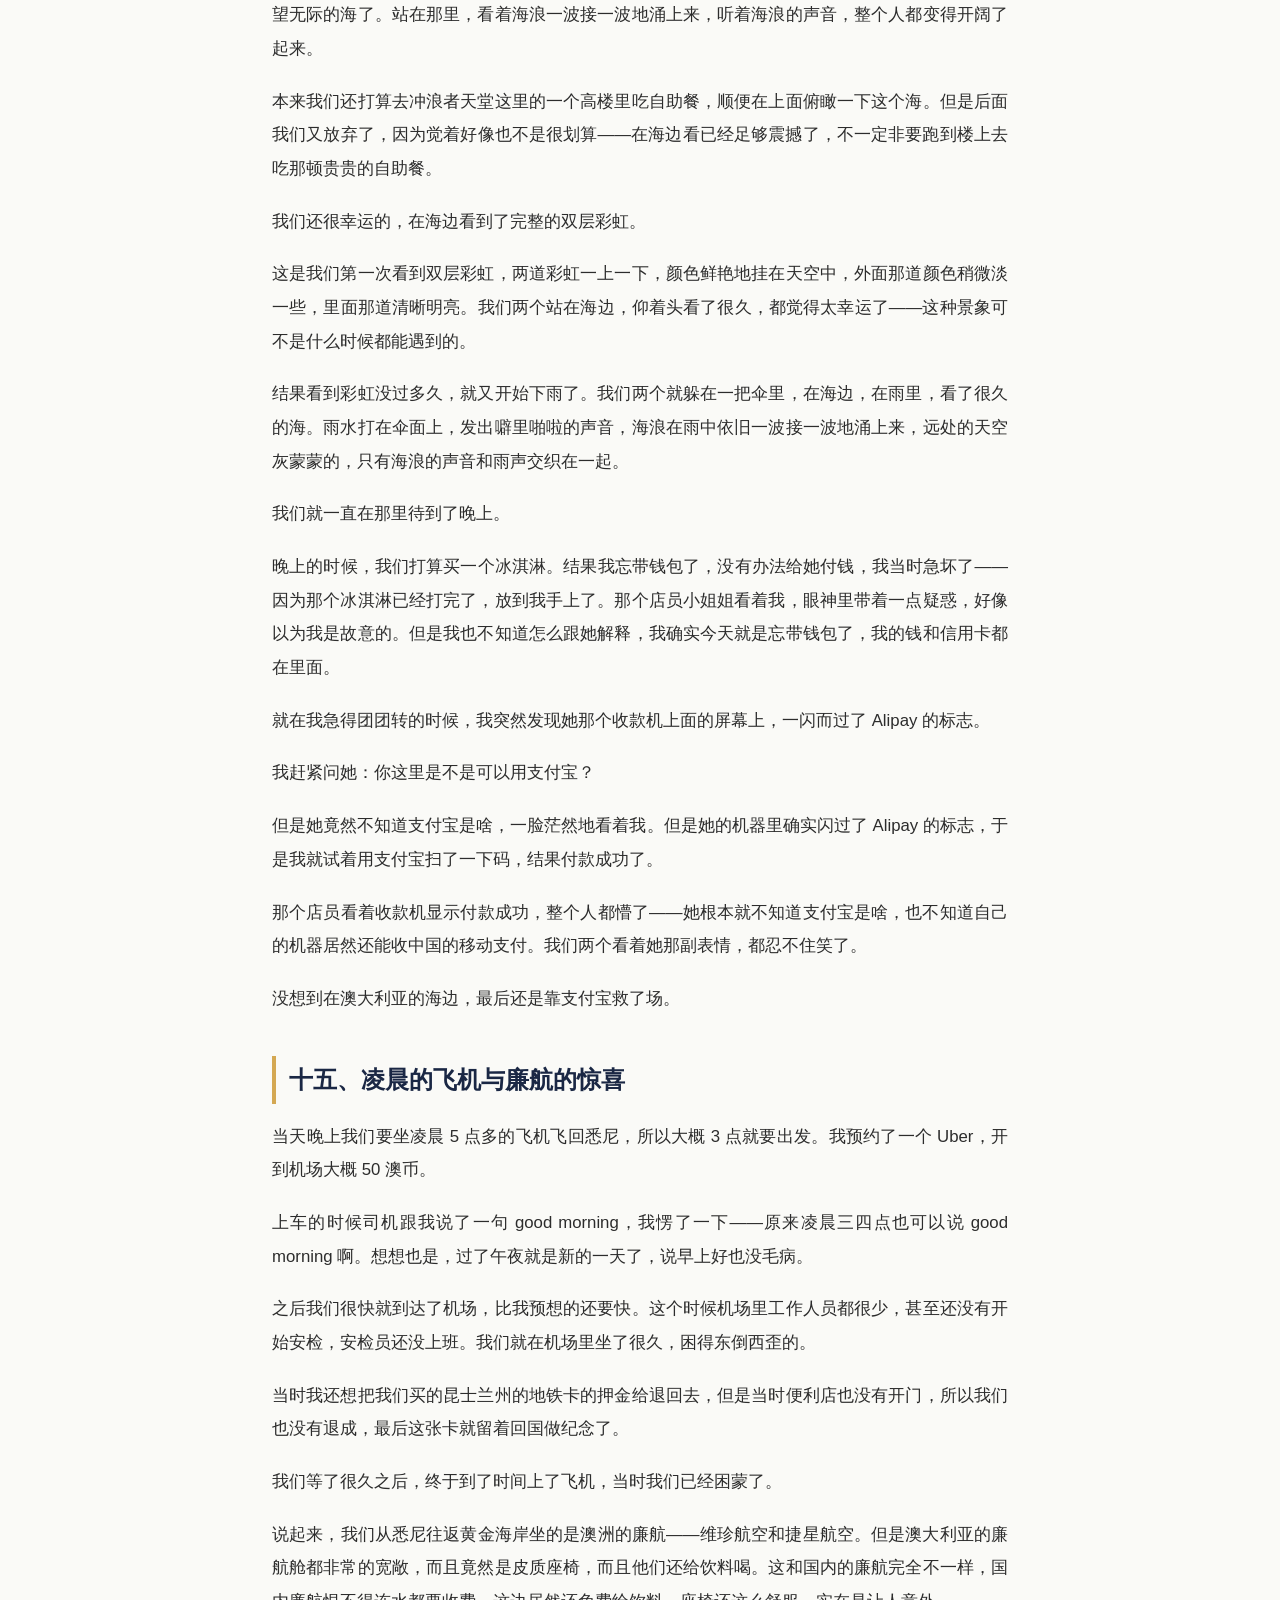
==== commit d4860c74: "edit: 澳大利亚篇海报结局改为垃圾堆找到并贴回合影" ====
--- a/australia-2025.html
+++ b/australia-2025.html
@@ -57,7 +57,7 @@
             <p>进去之后，我们上到二楼的会场，顺利拿到了我的名牌。会议还贴心地给了一个礼物——一个电脑包，质量还不错，算是意外之喜。我在会场的大牌子下面拍了一张照，牌子上面印满了赞助商的 logo，谷歌、微软之类的大厂都在，看得出来这会议的规格确实不低。</p>
             <p>等我们进到会场里面才发现，当天大部分的 poster 和 oral 都已经结束了，剩下的人三三两两地聚在一起聊天、社交。我们来晚了一步，错过了不少精彩的报告。</p>
             <p>不过我还有一个任务一直挂在心上——我的 poster。按照会议安排，我的海报展示时间正好是我们还在飞机上的时候，所以我提前找了一位同学，托他帮我把海报贴了上去。只可惜等我们终于赶到会场时，展示时间早就过了，那张海报大概也已经被工作人员撤了下来，不知道扔到哪里去了，连张照片都没来得及留下。</p>
-            <p>别人的 poster 都是在自己的展示时间正正经经贴好、站在旁边答疑讲解的，我这张却连面都没见着就草草收场，现在想想还真有点哭笑不得。不过好歹托同学帮忙贴上了，算是了却一桩心事。</p>
+            <p>最后我们在一堆垃圾里找到了我的海报，于是我找了一个没人的摊位贴了上去合了一张影。</p>
             <p>任务完成，我们便去吃茶歇。</p>
             <p>结果那天的茶歇实在是让人不敢恭维——特别特别甜，甜到发腻的那种。蛋糕、甜点、饼干，每一样都甜得齁人，我估计是完全按照外国人的口味做的。我们几个中国人吃了两口就实在吃不下了，只能喝杯水压压惊。那一刻忽然特别想念国内的奶茶和糕点，至少甜度是正常人能接受的。</p>
 
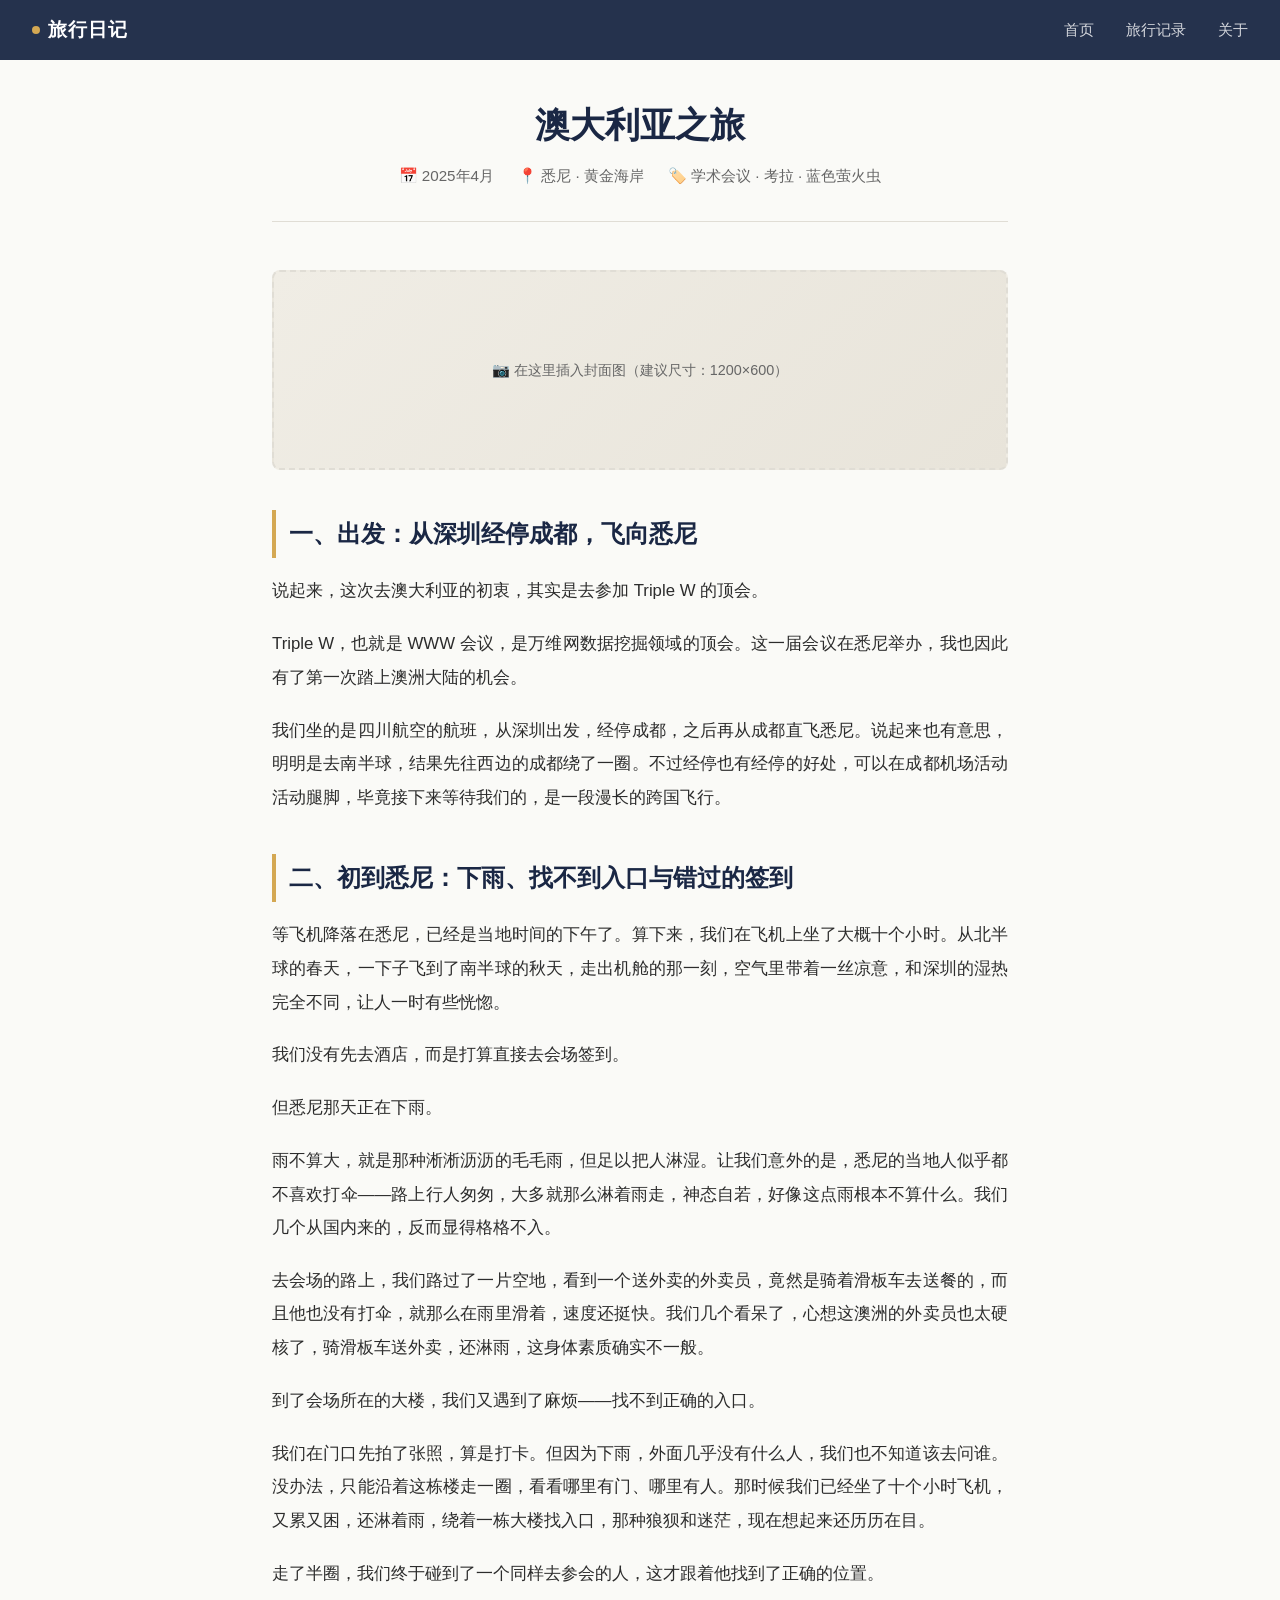
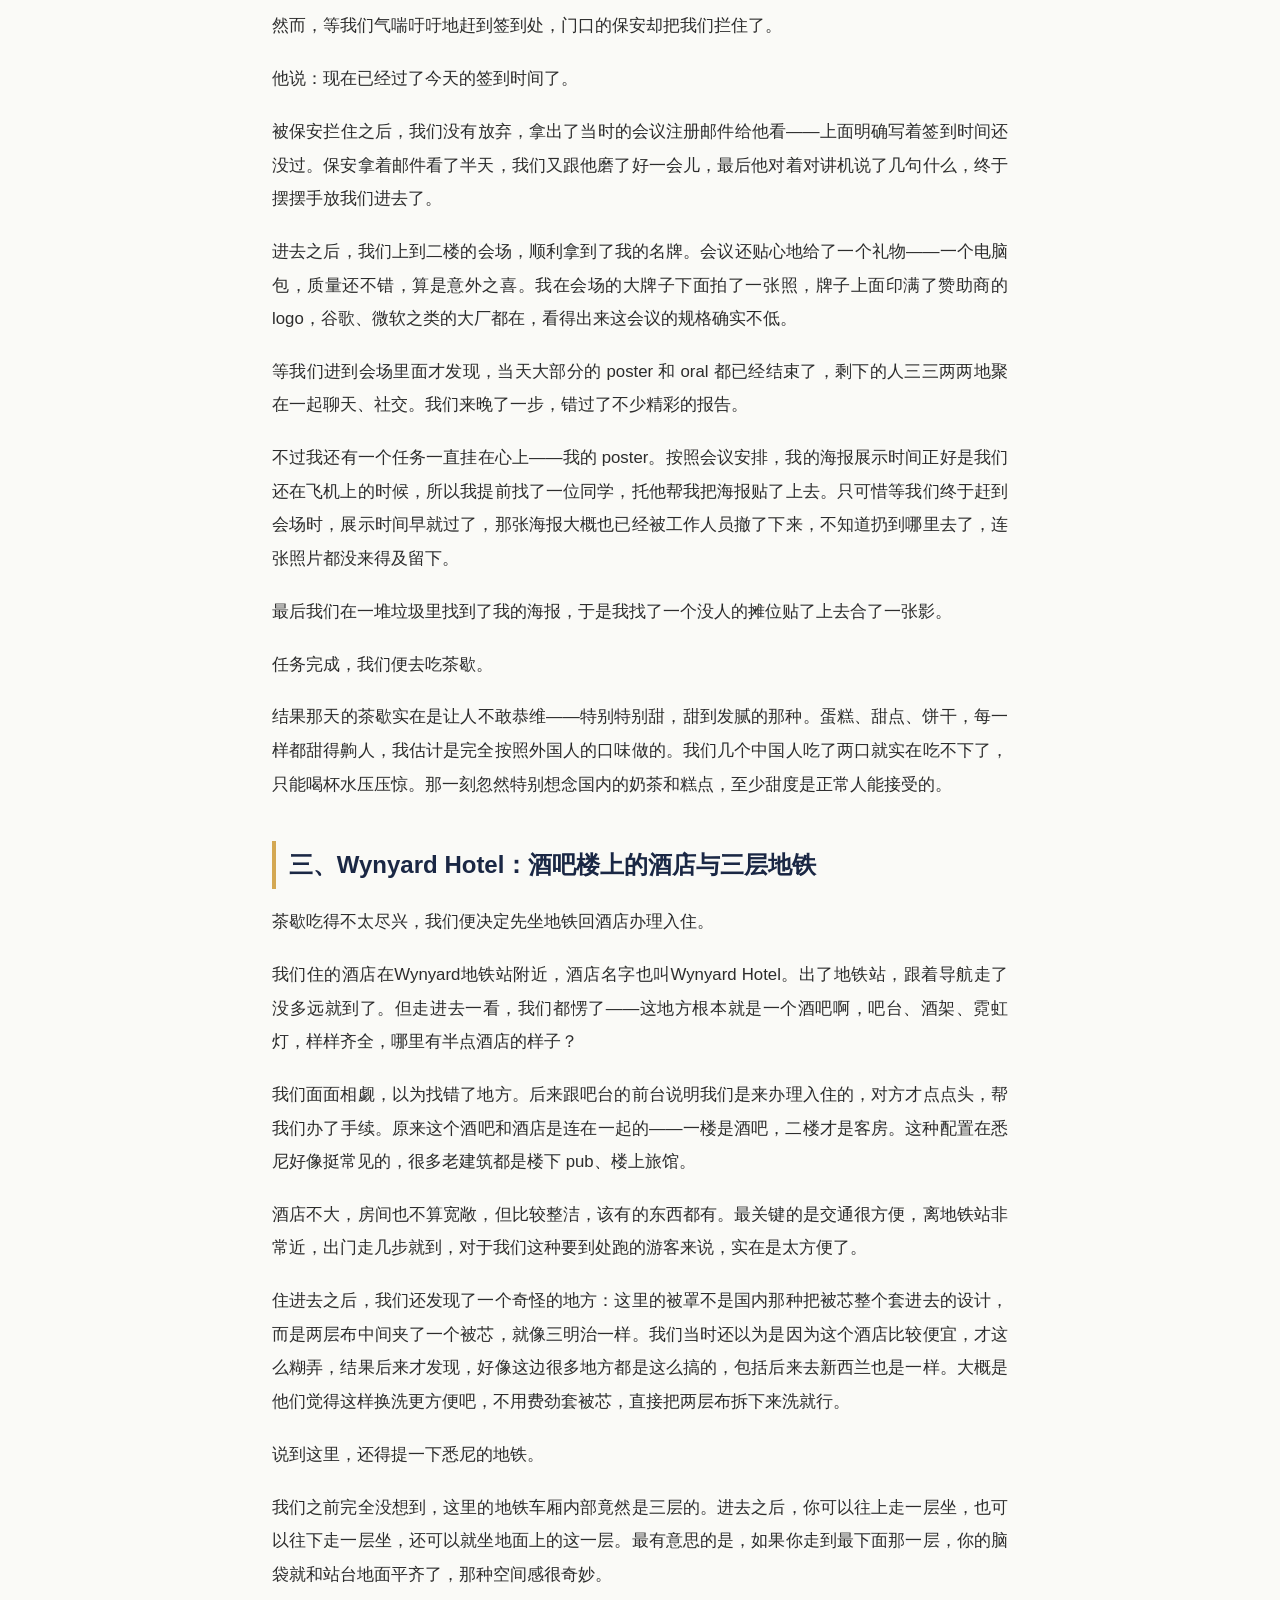
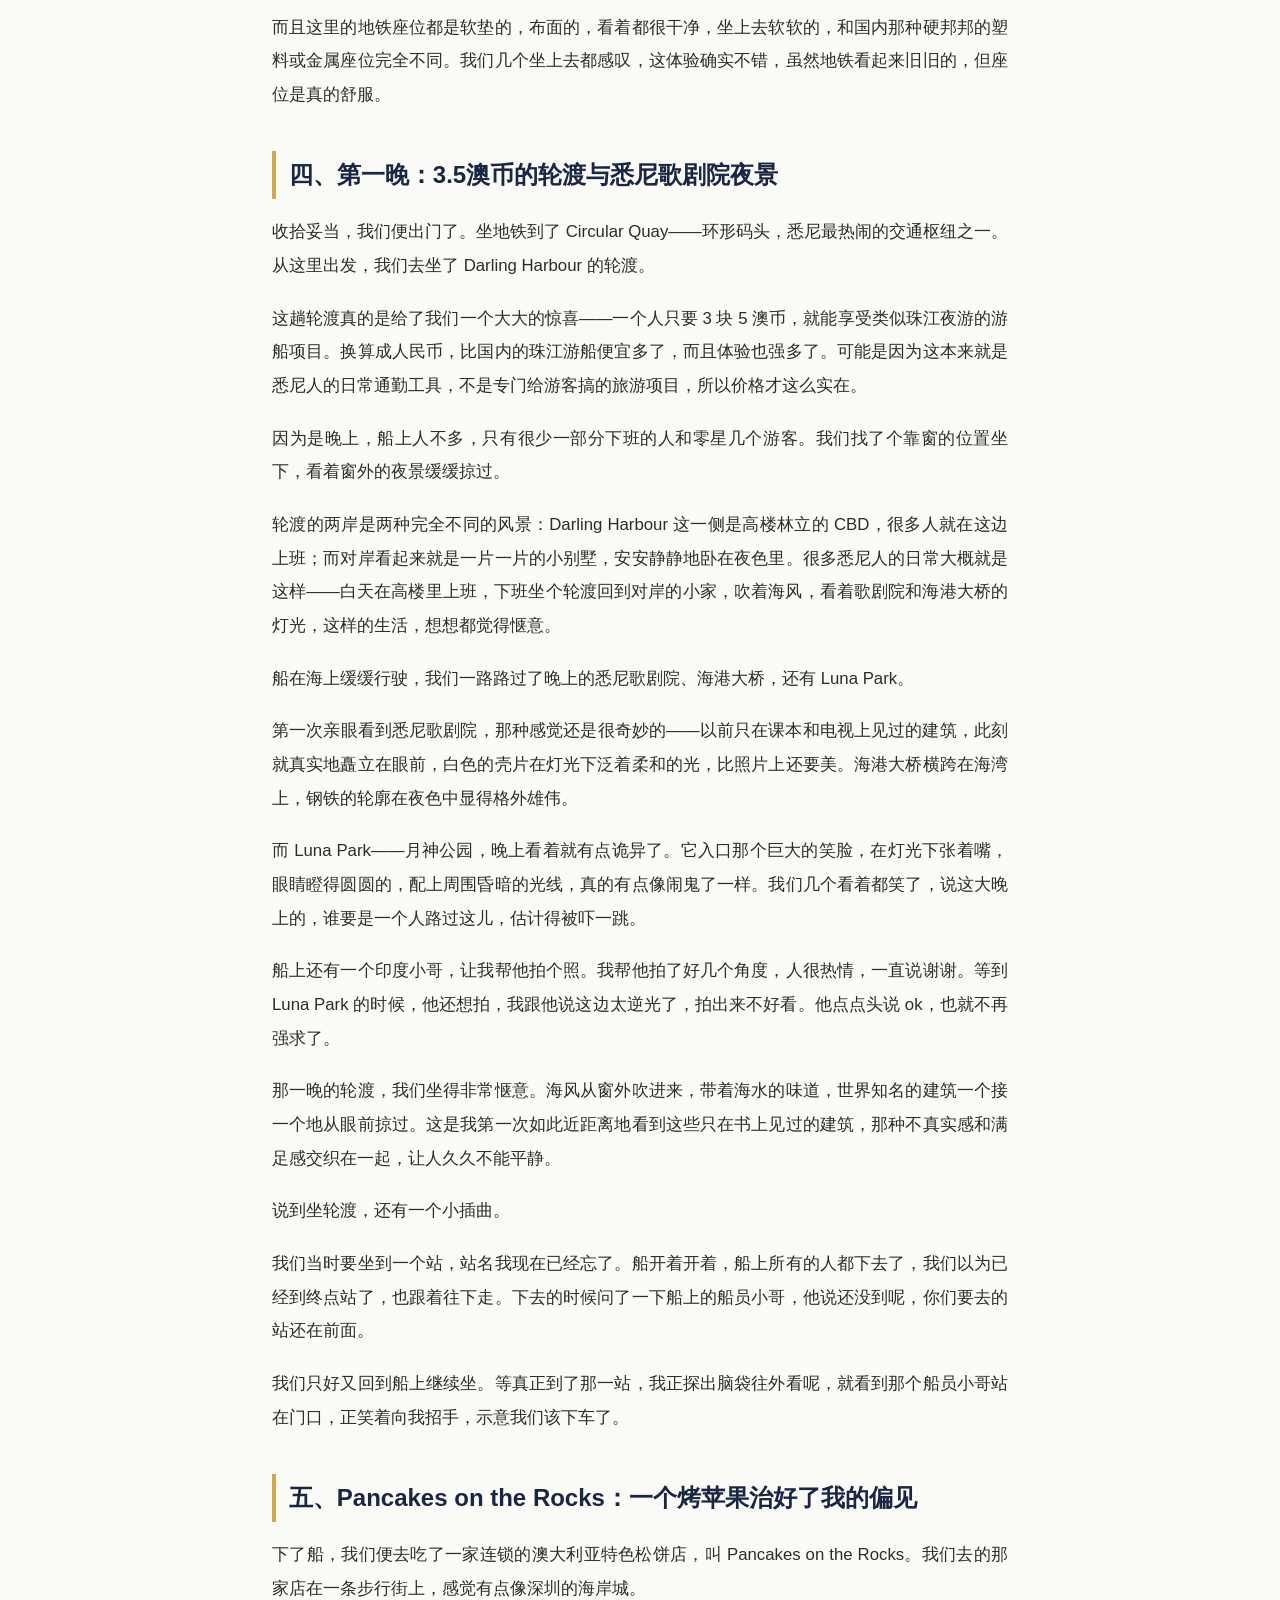
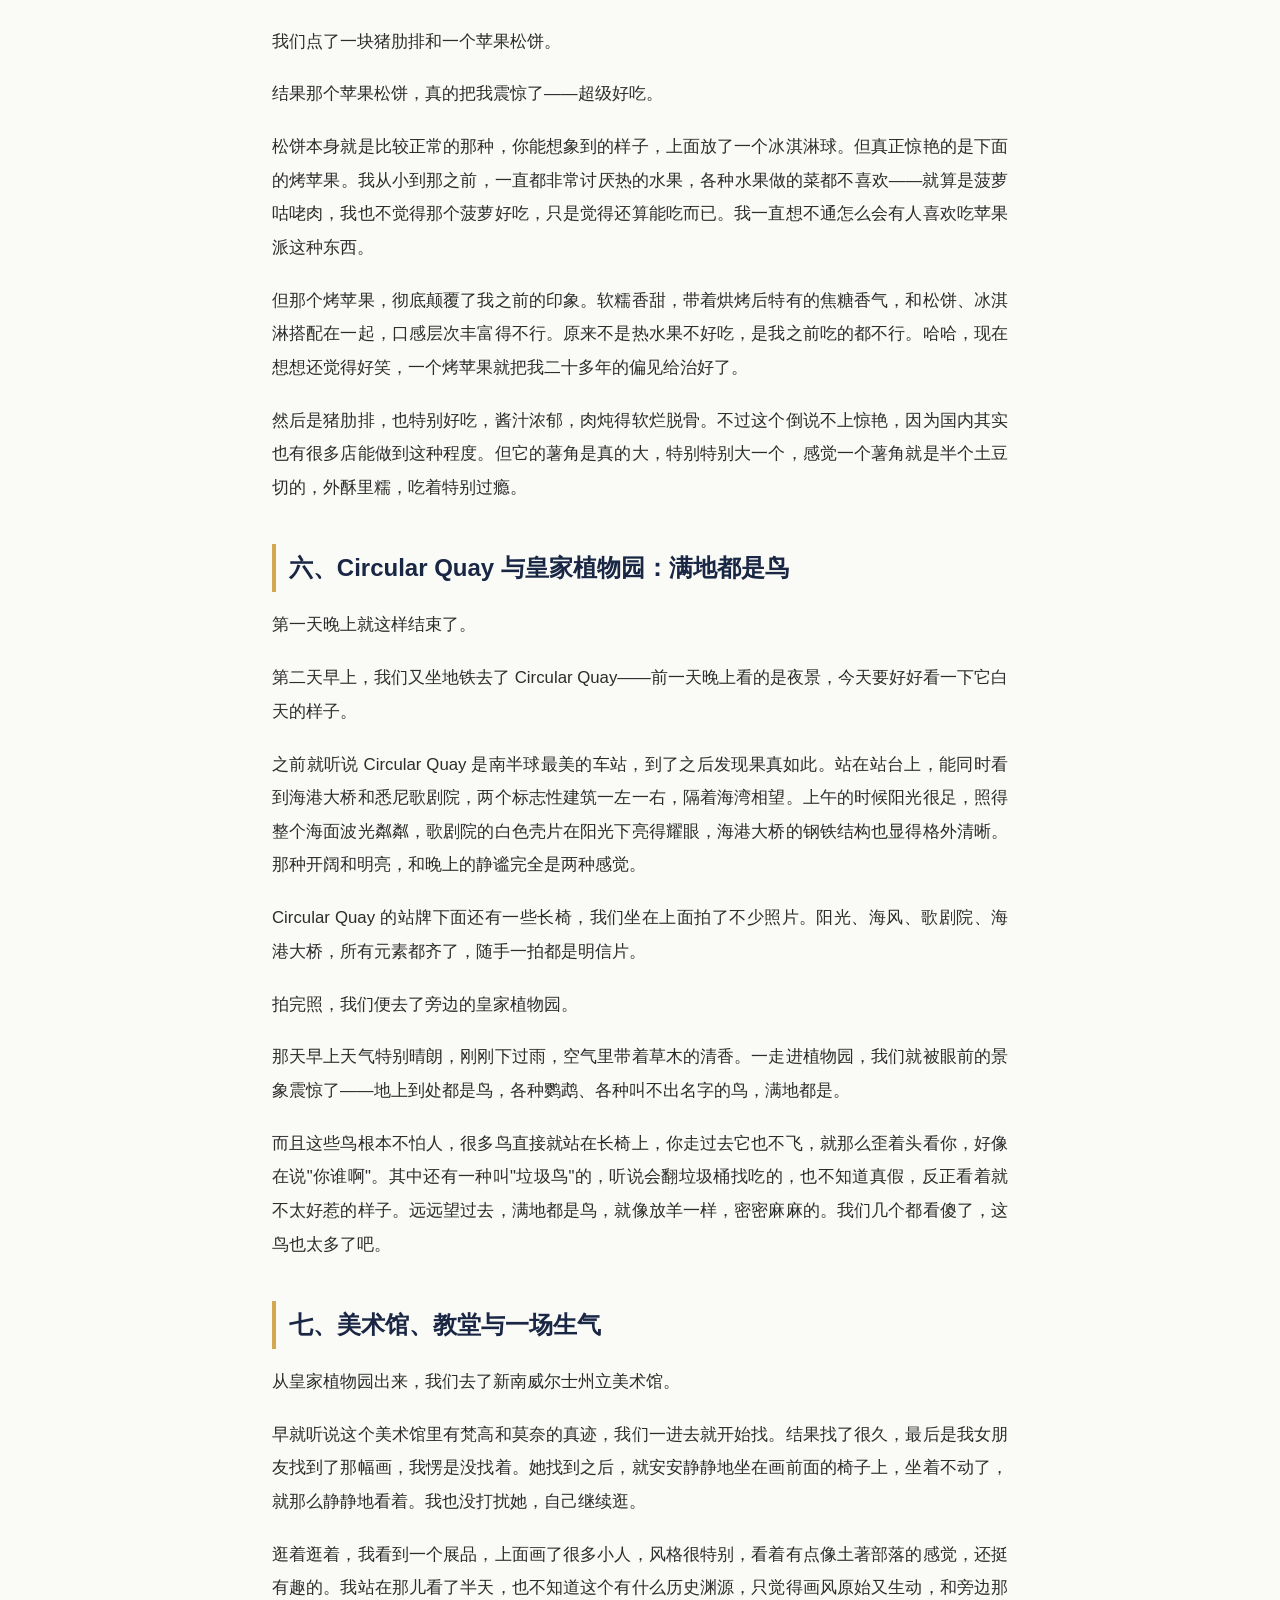
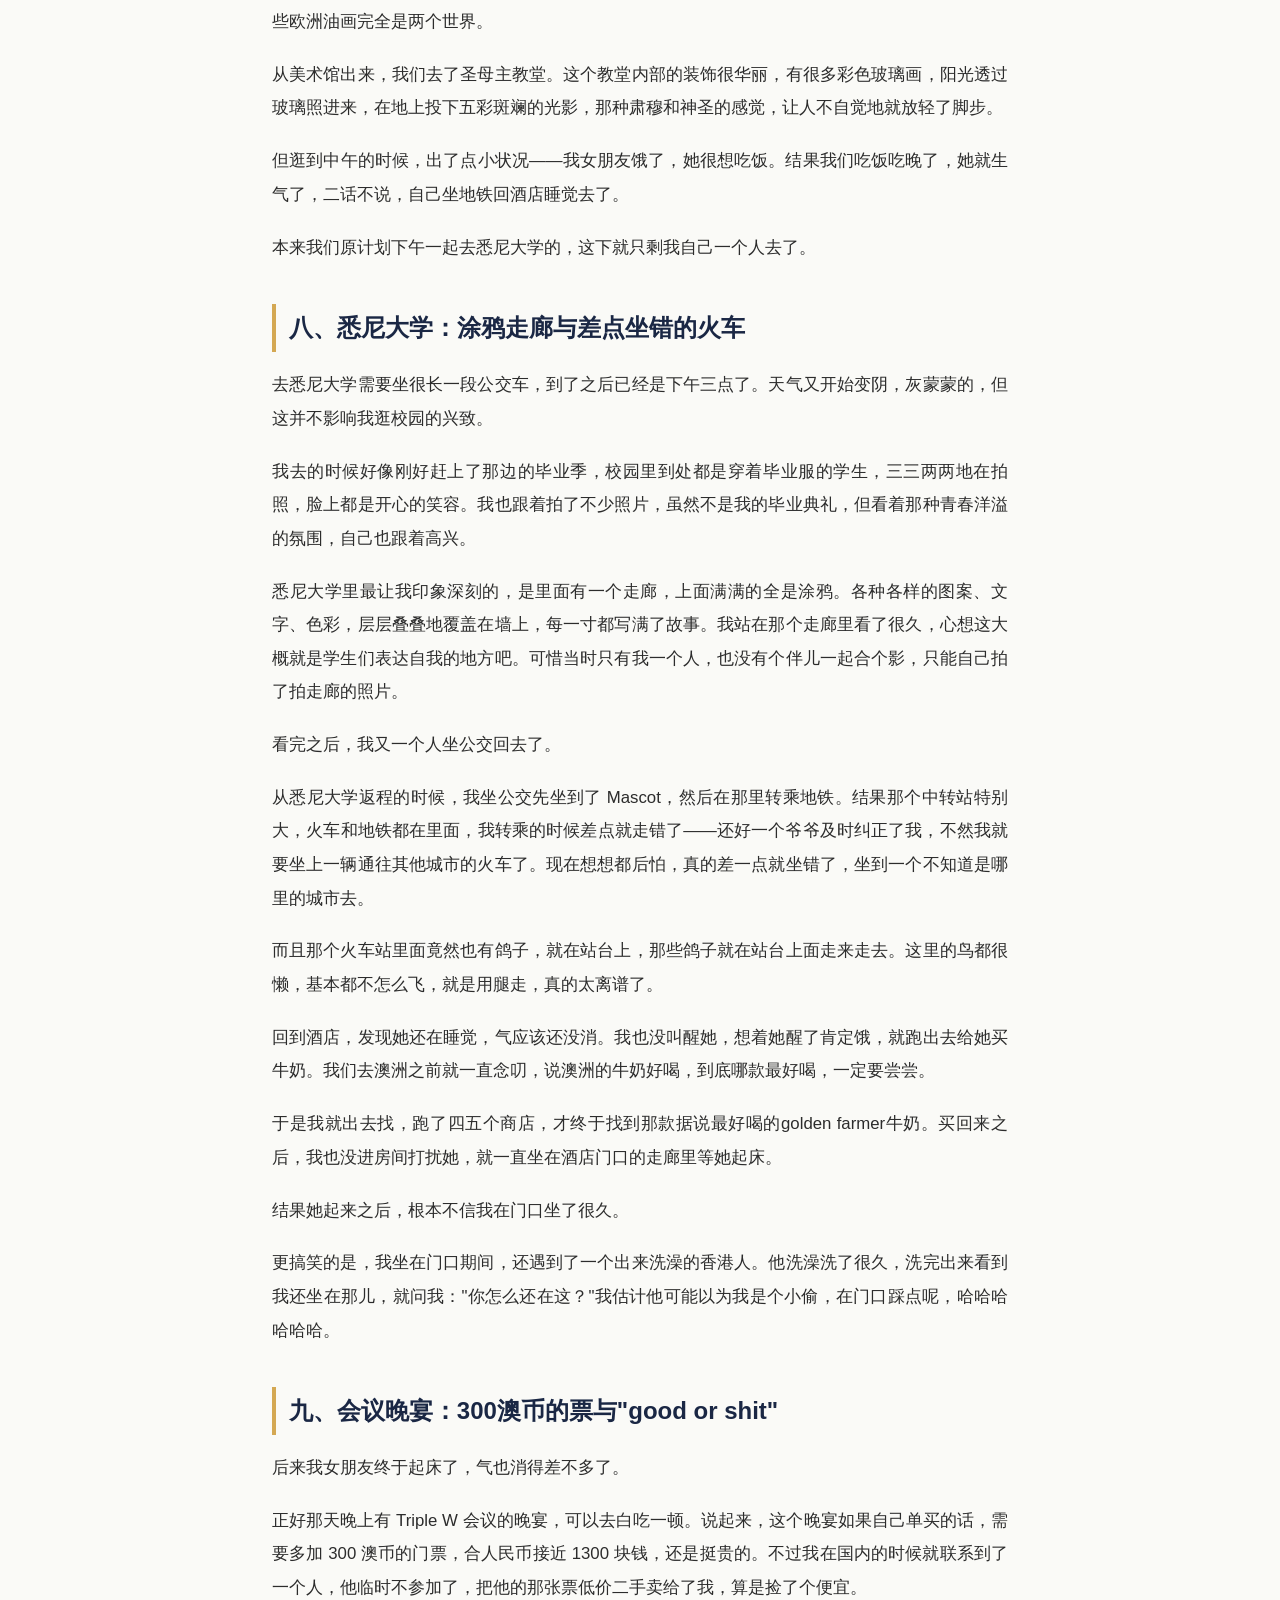
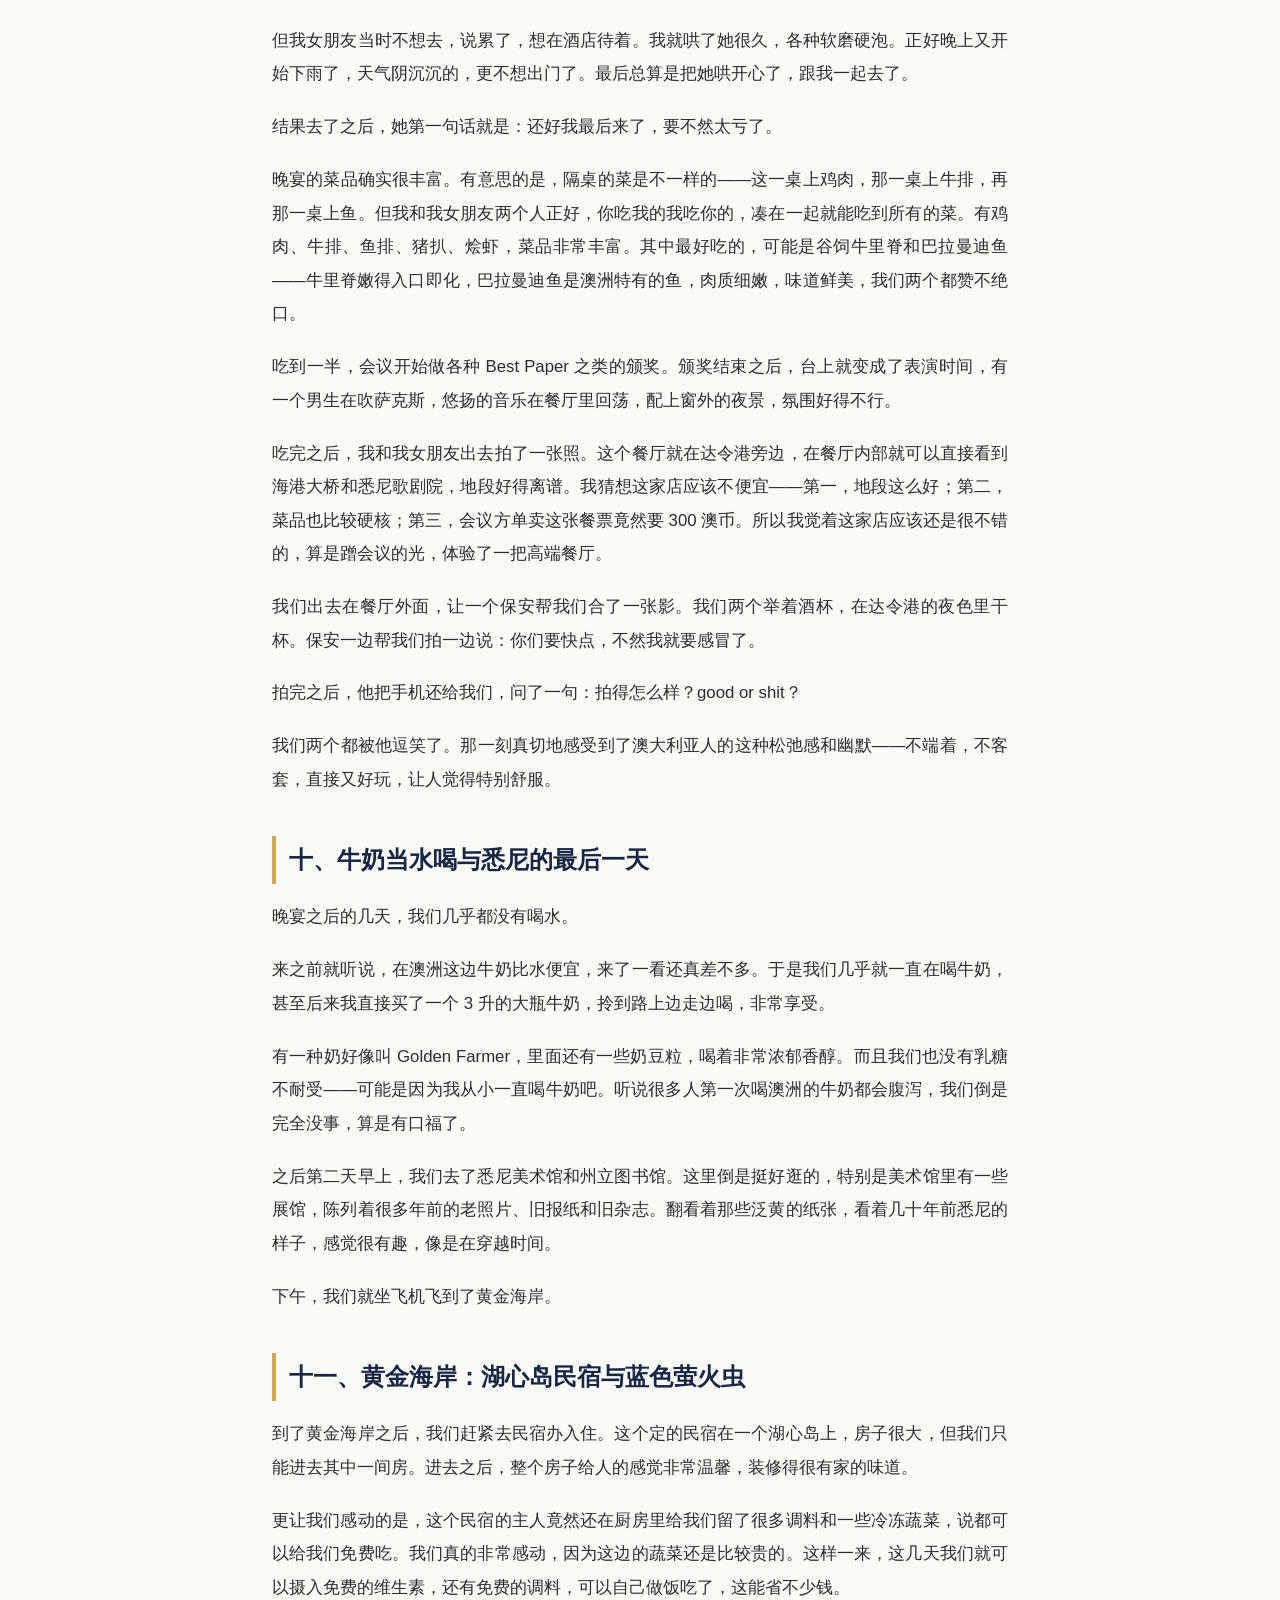
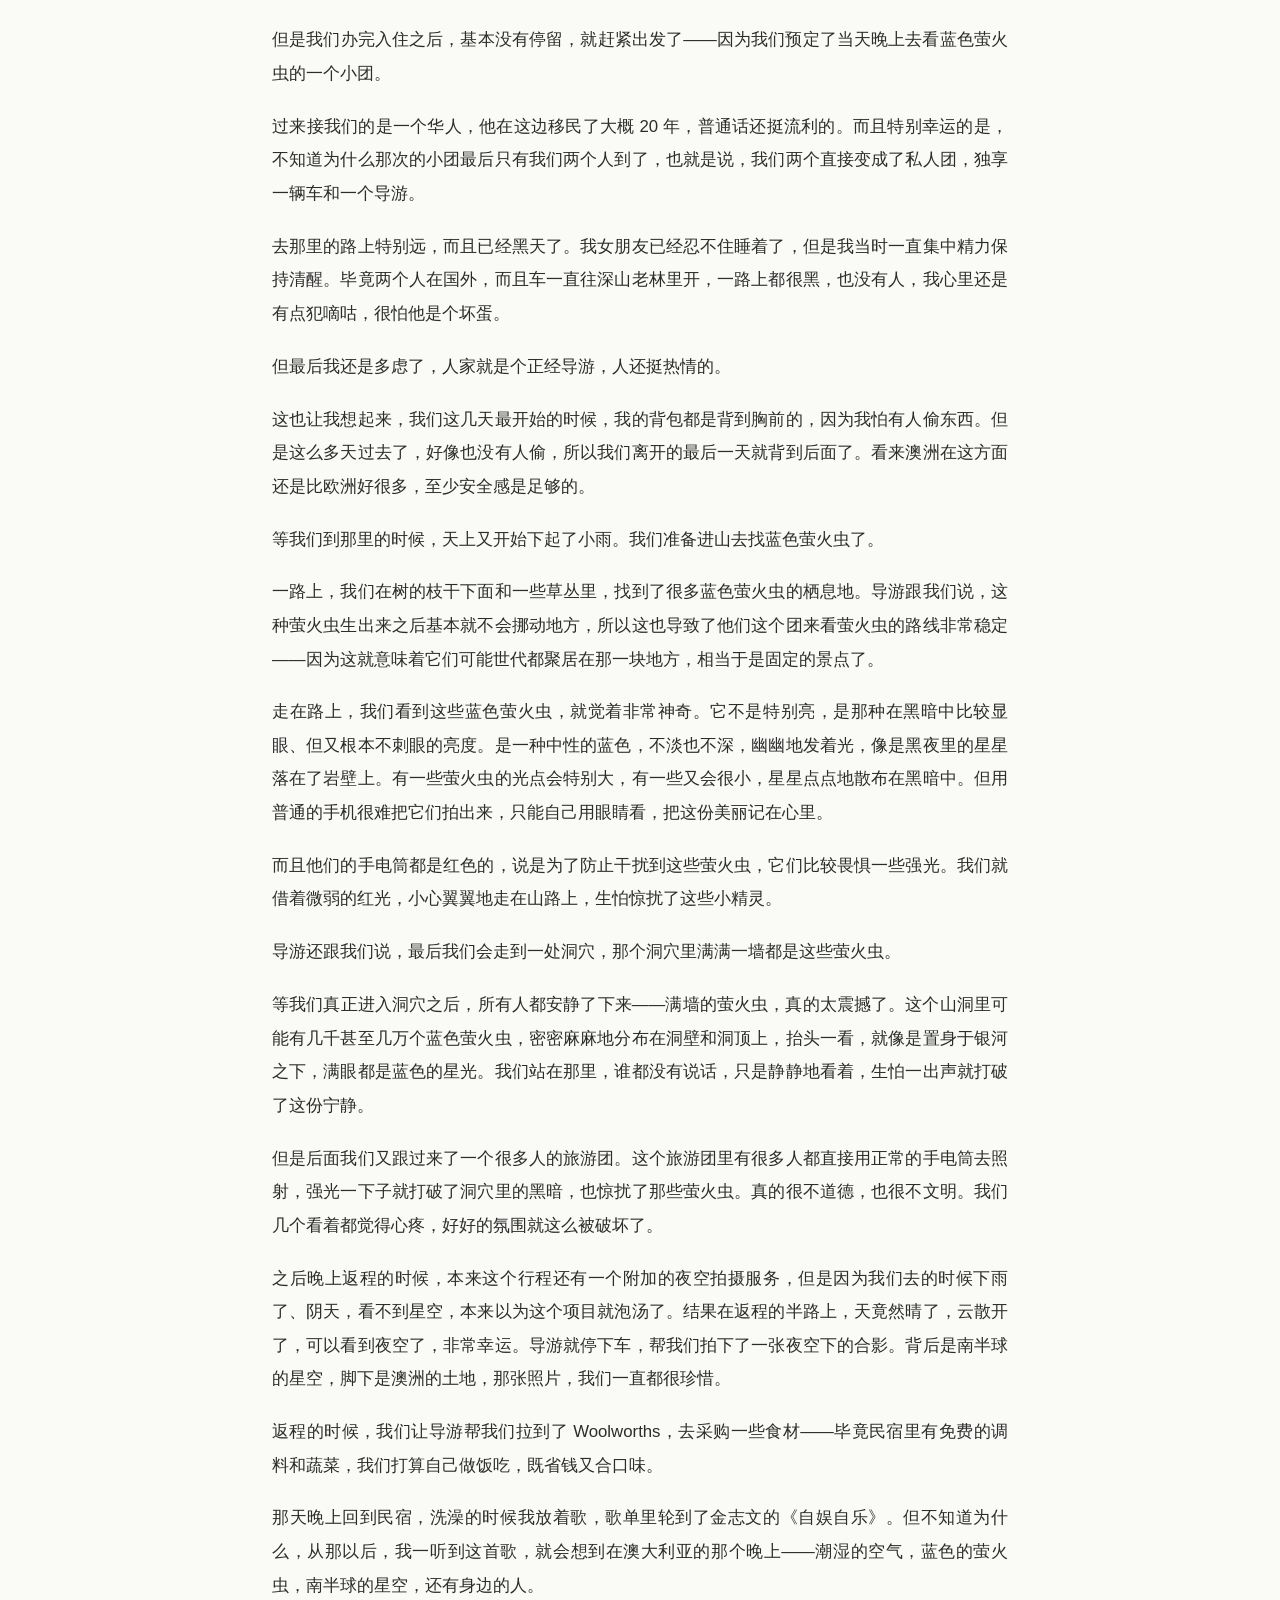
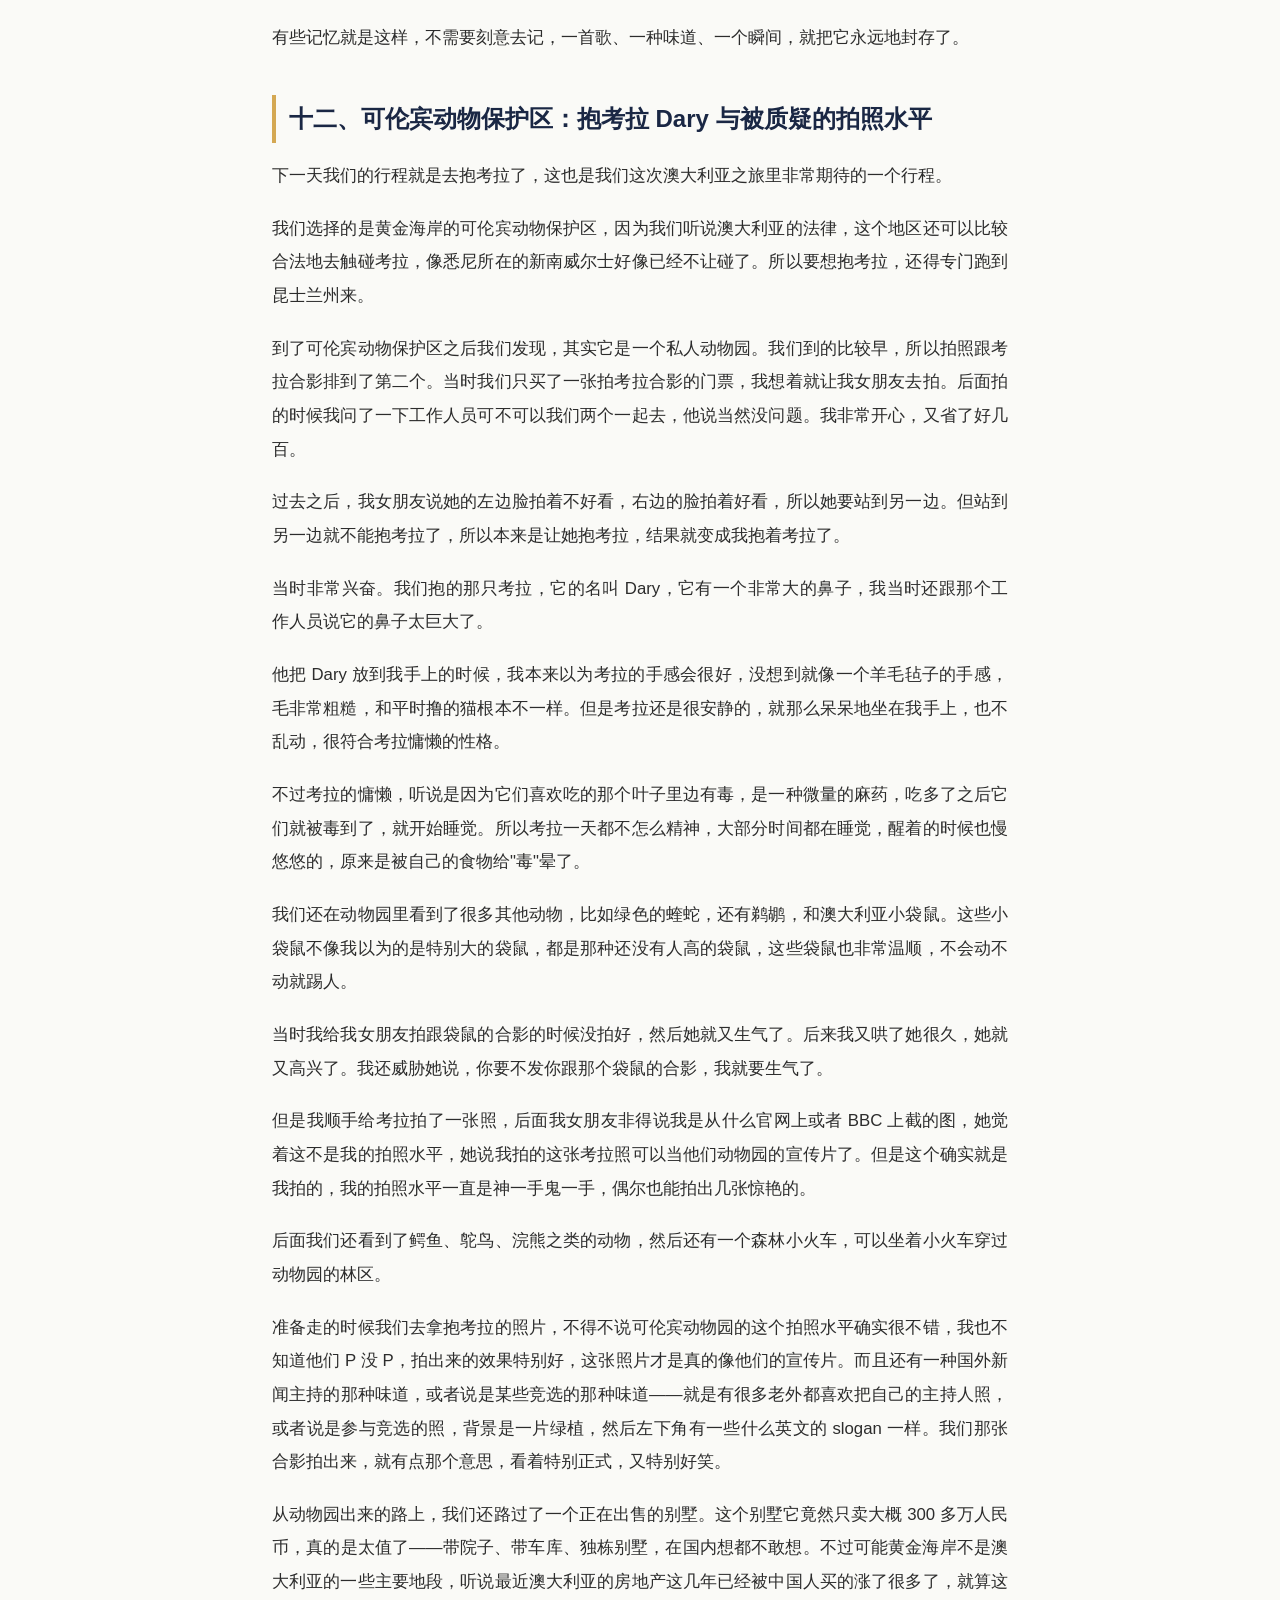
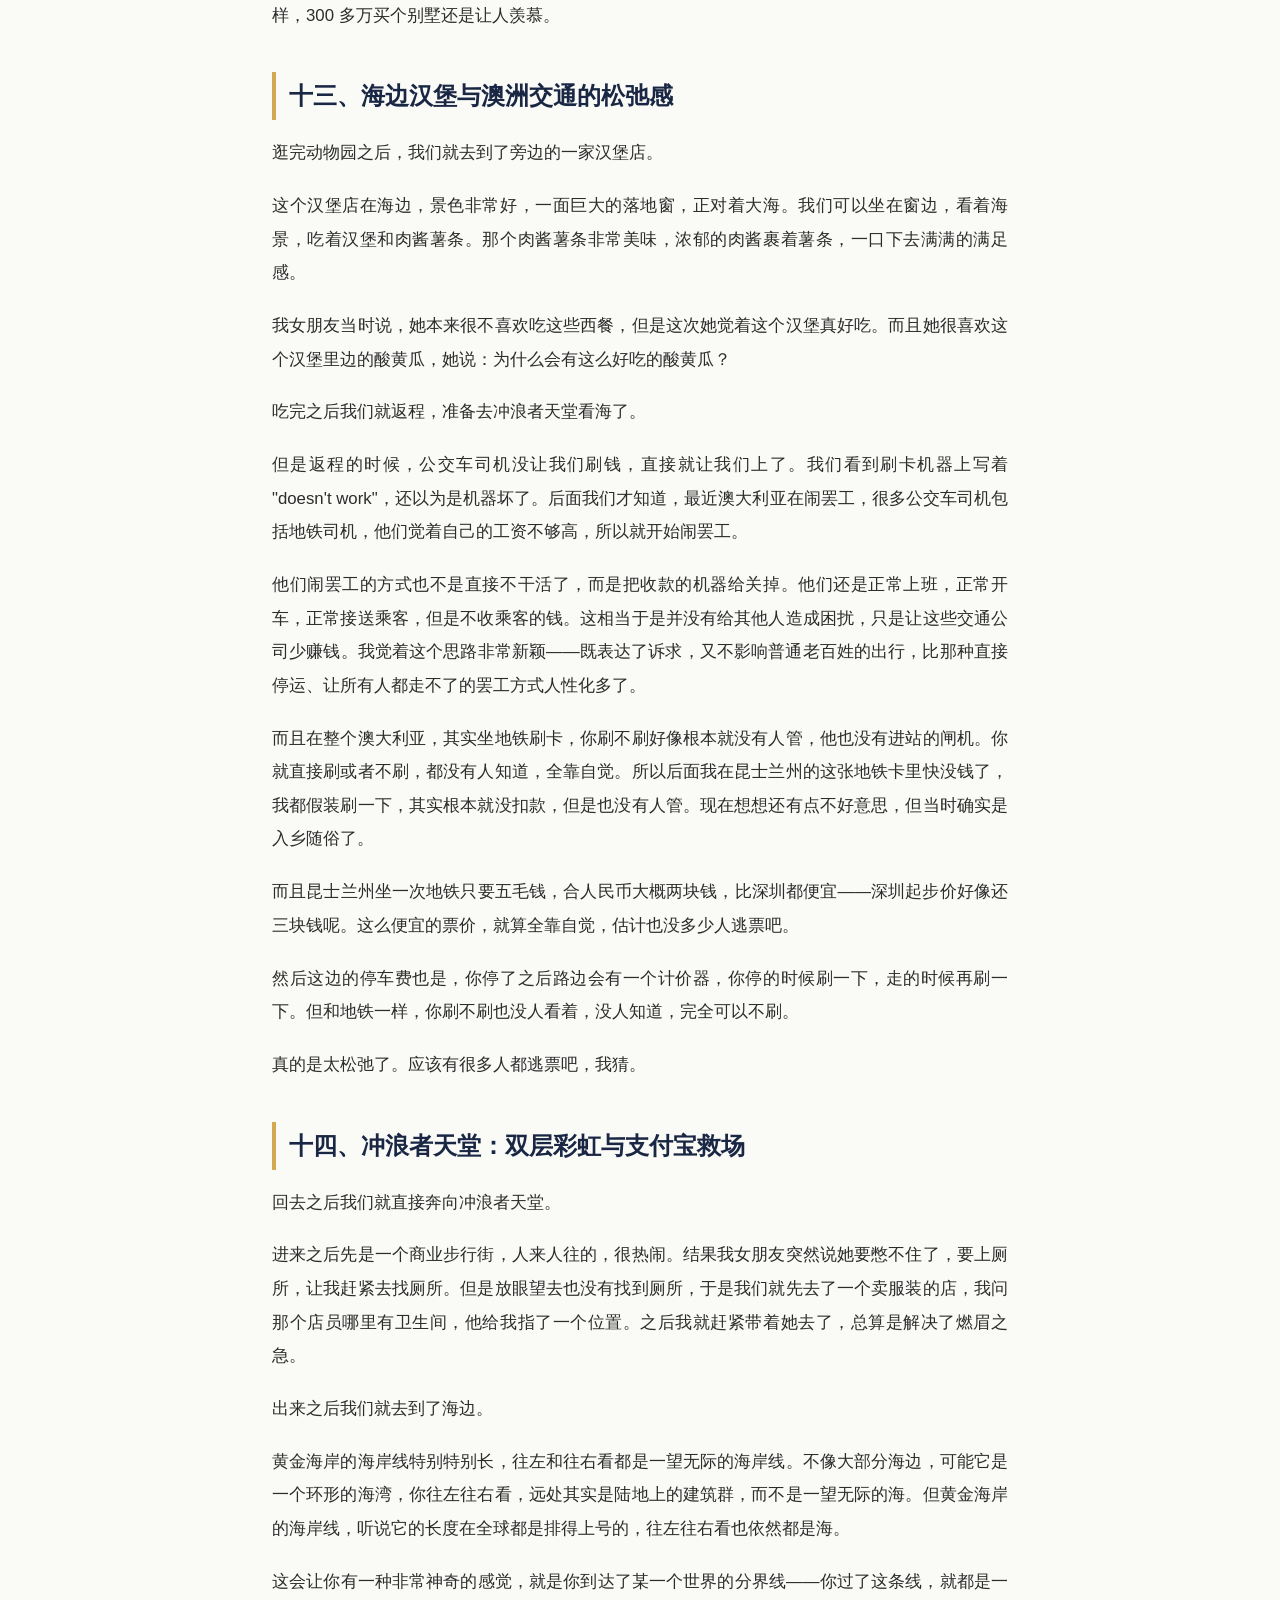
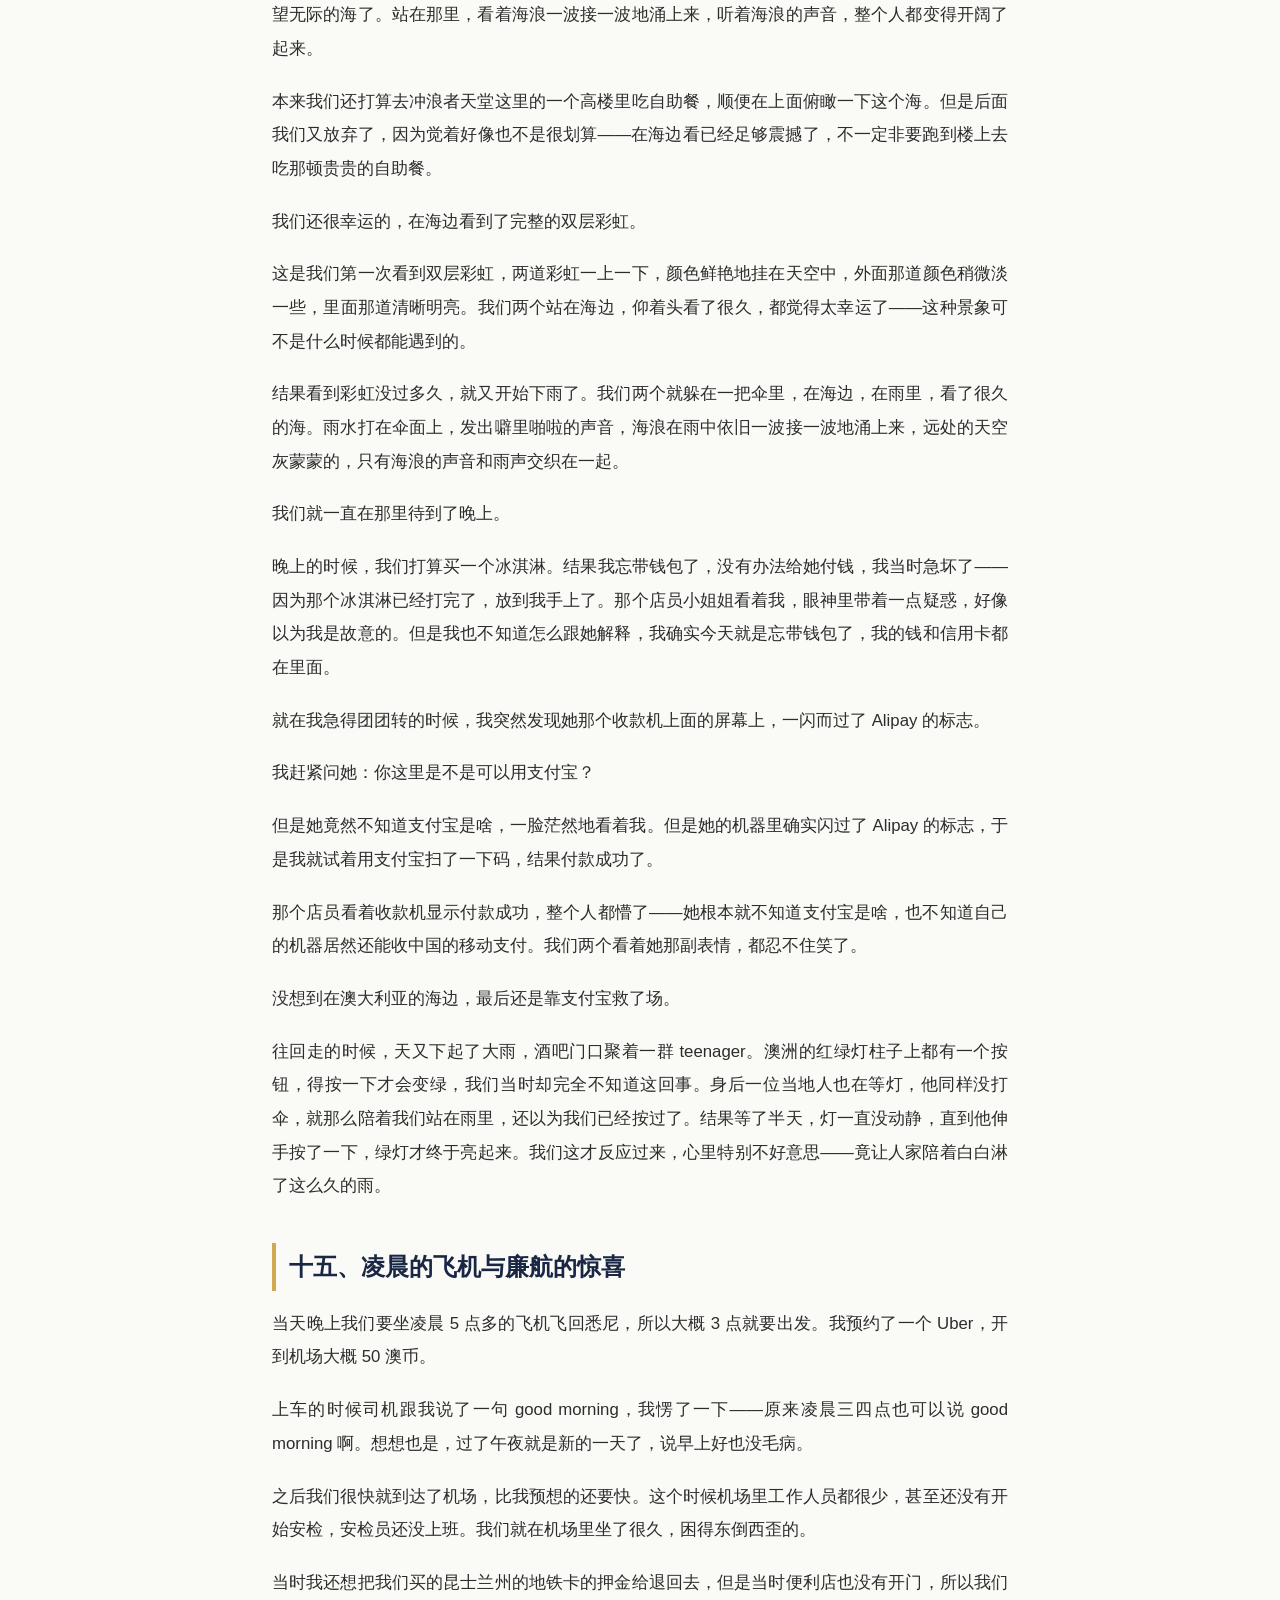
==== commit 5aab827d: "add: 澳大利亚篇补充返程大雨红绿灯按钮趣事" ====
--- a/australia-2025.html
+++ b/australia-2025.html
@@ -205,6 +205,7 @@
             <p>但是她竟然不知道支付宝是啥，一脸茫然地看着我。但是她的机器里确实闪过了 Alipay 的标志，于是我就试着用支付宝扫了一下码，结果付款成功了。</p>
             <p>那个店员看着收款机显示付款成功，整个人都懵了——她根本就不知道支付宝是啥，也不知道自己的机器居然还能收中国的移动支付。我们两个看着她那副表情，都忍不住笑了。</p>
             <p>没想到在澳大利亚的海边，最后还是靠支付宝救了场。</p>
+            <p>往回走的时候，天又下起了大雨，酒吧门口聚着一群 teenager。澳洲的红绿灯柱子上都有一个按钮，得按一下才会变绿，我们当时却完全不知道这回事。身后一位当地人也在等灯，他同样没打伞，就那么陪着我们站在雨里，还以为我们已经按过了。结果等了半天，灯一直没动静，直到他伸手按了一下，绿灯才终于亮起来。我们这才反应过来，心里特别不好意思——竟让人家陪着白白淋了这么久的雨。</p>
 
             <h2>十五、凌晨的飞机与廉航的惊喜</h2>
             <p>当天晚上我们要坐凌晨 5 点多的飞机飞回悉尼，所以大概 3 点就要出发。我预约了一个 Uber，开到机场大概 50 澳币。</p>
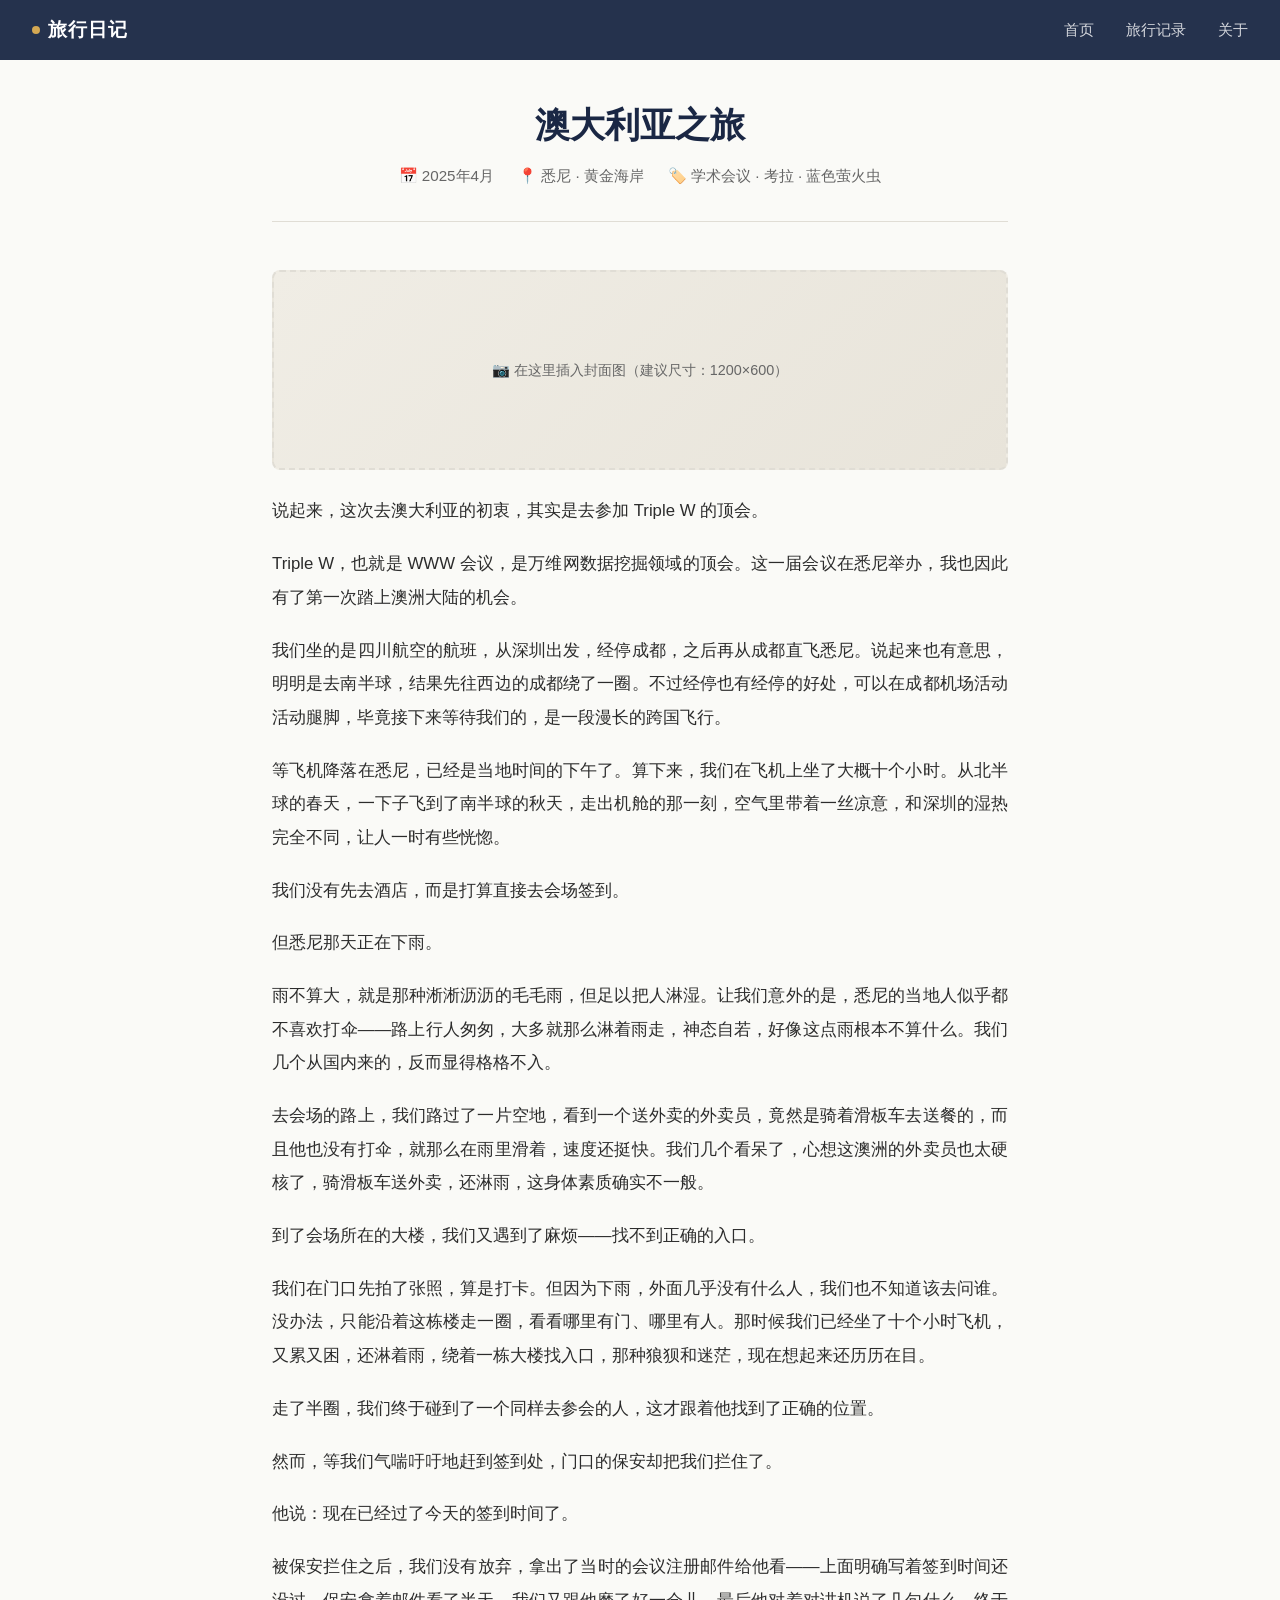
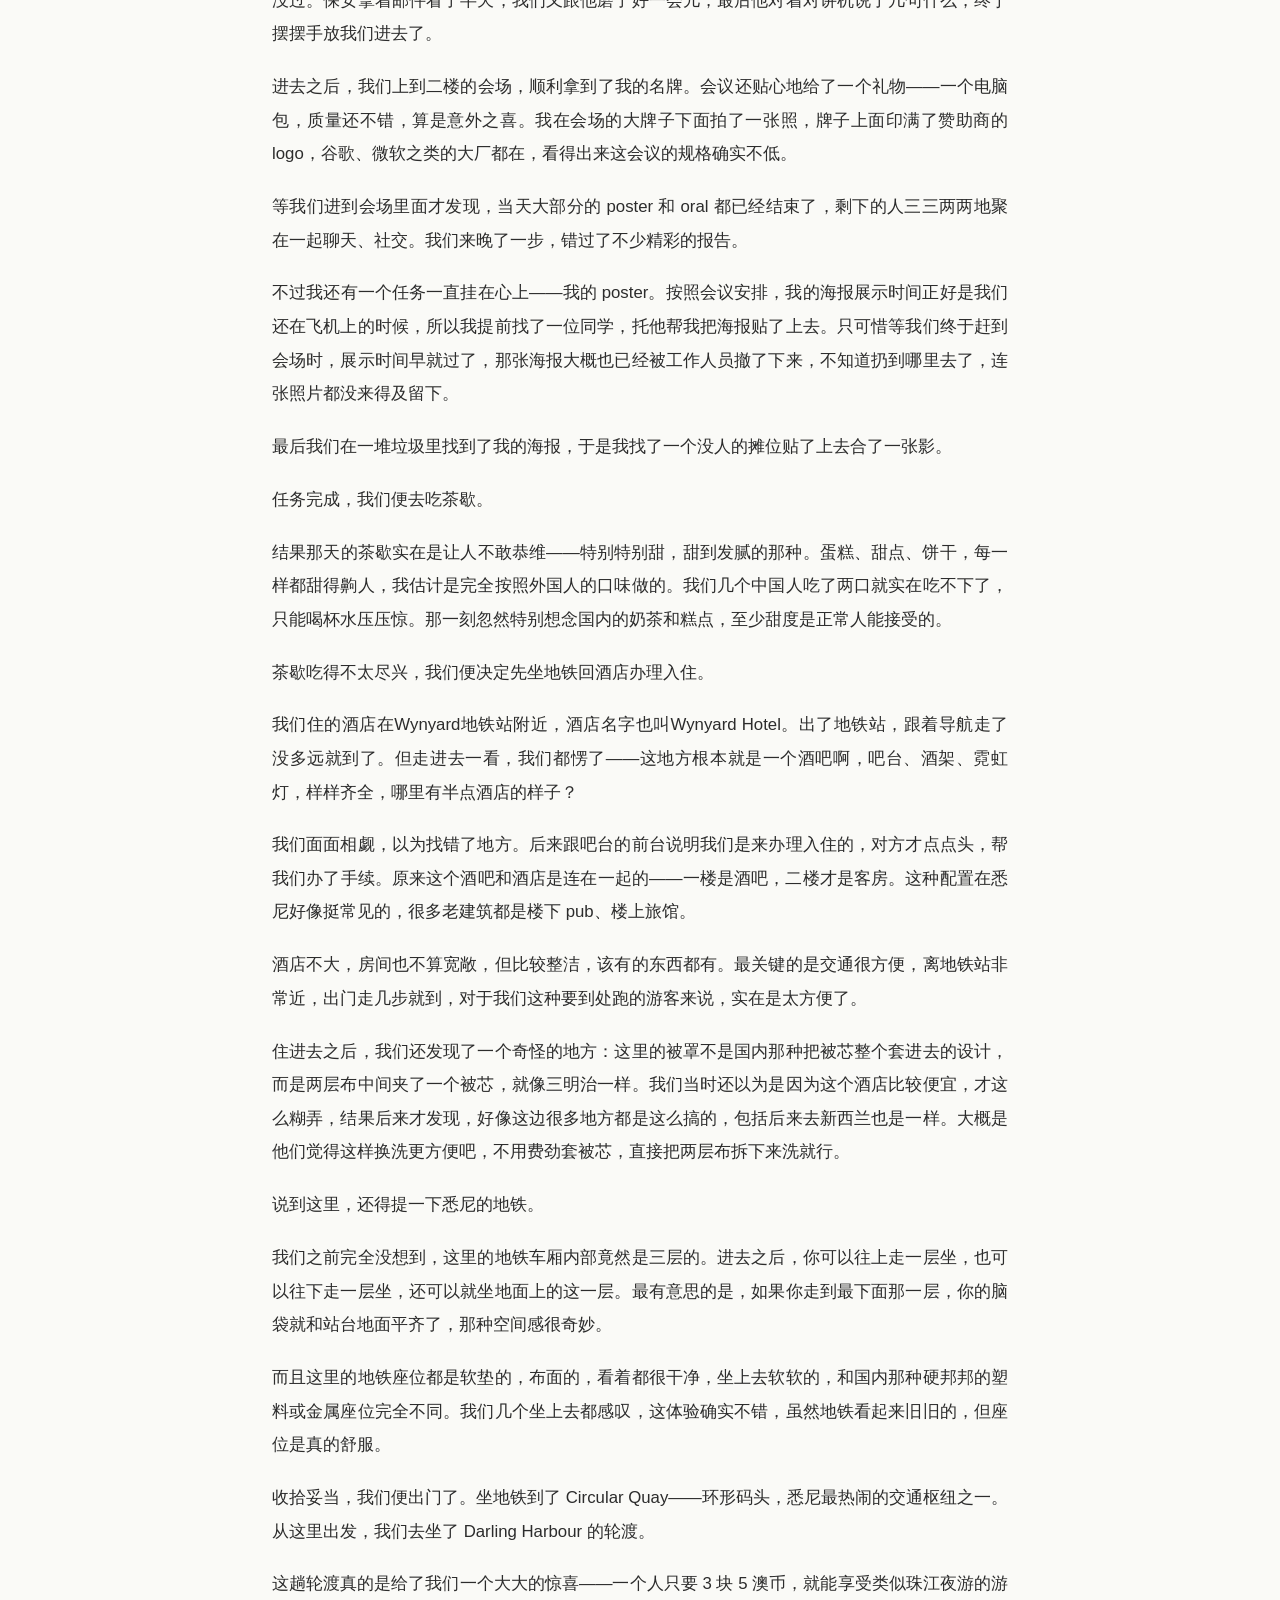
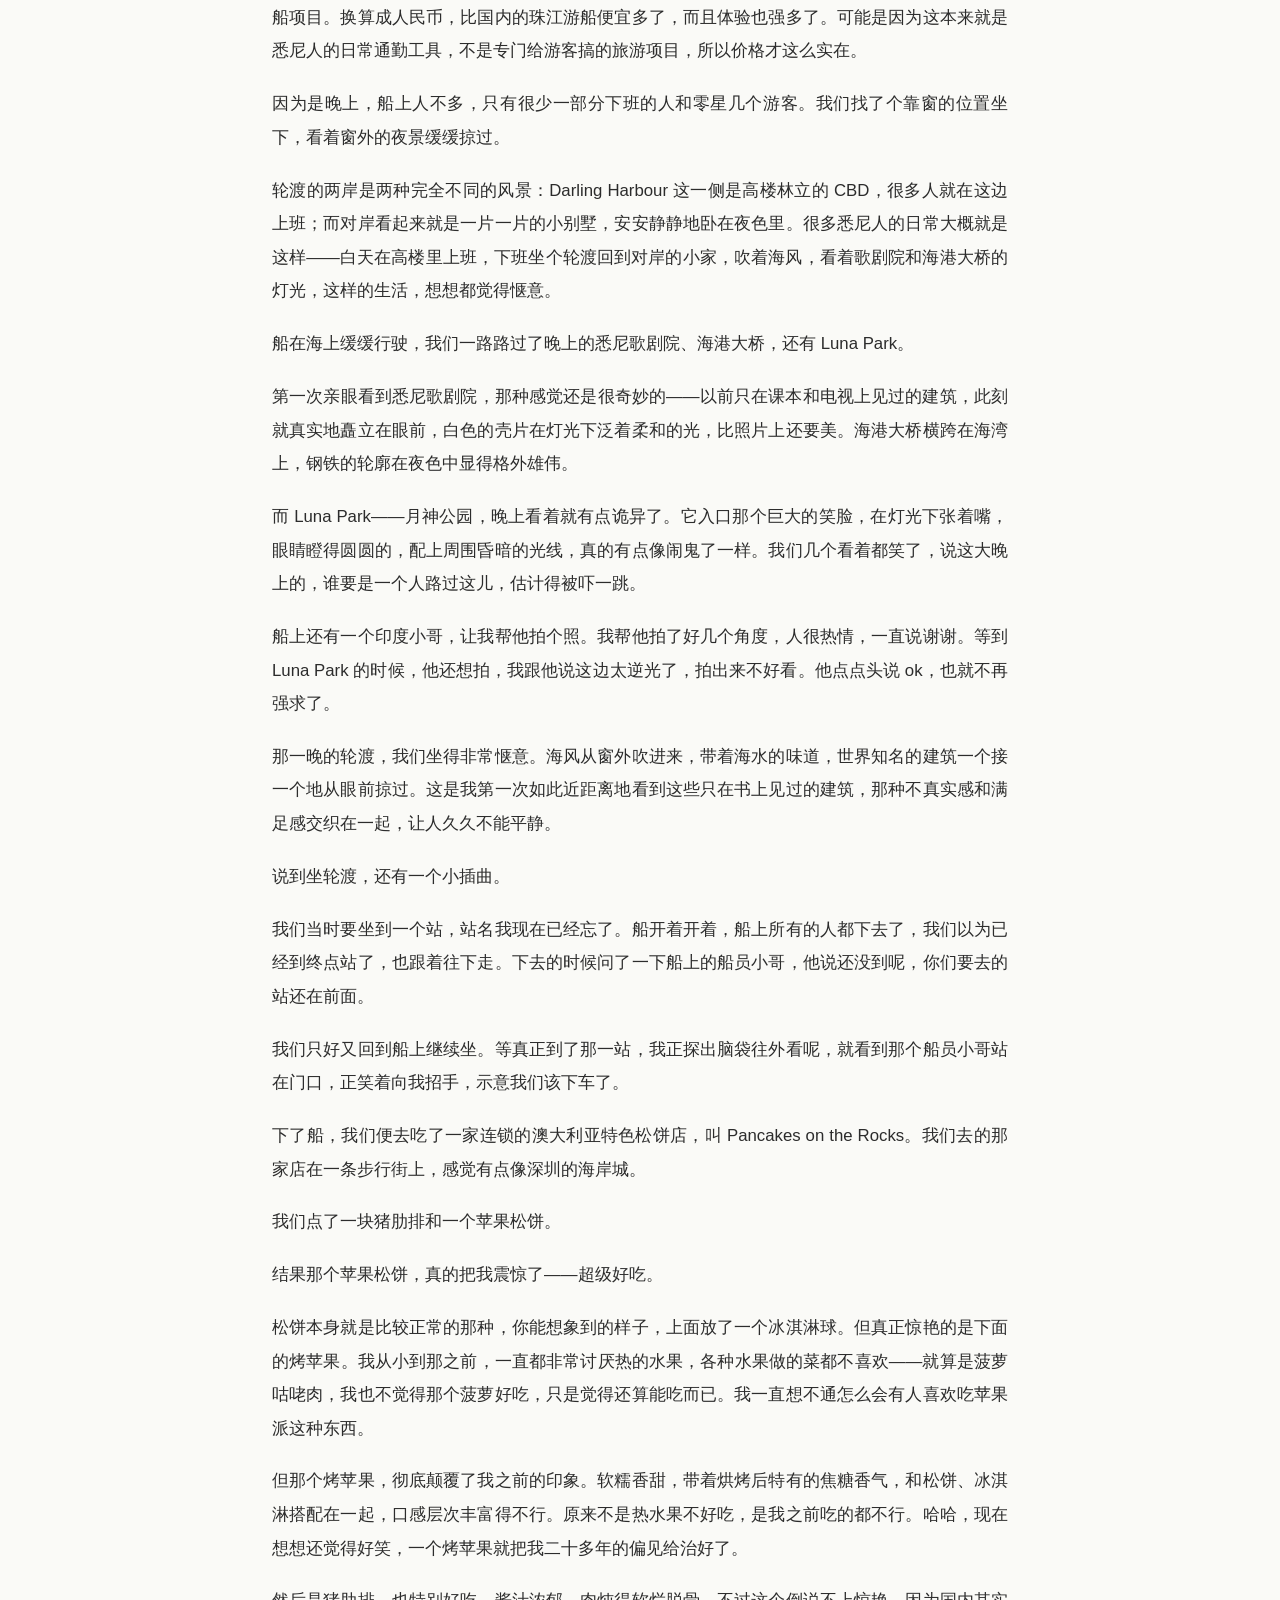
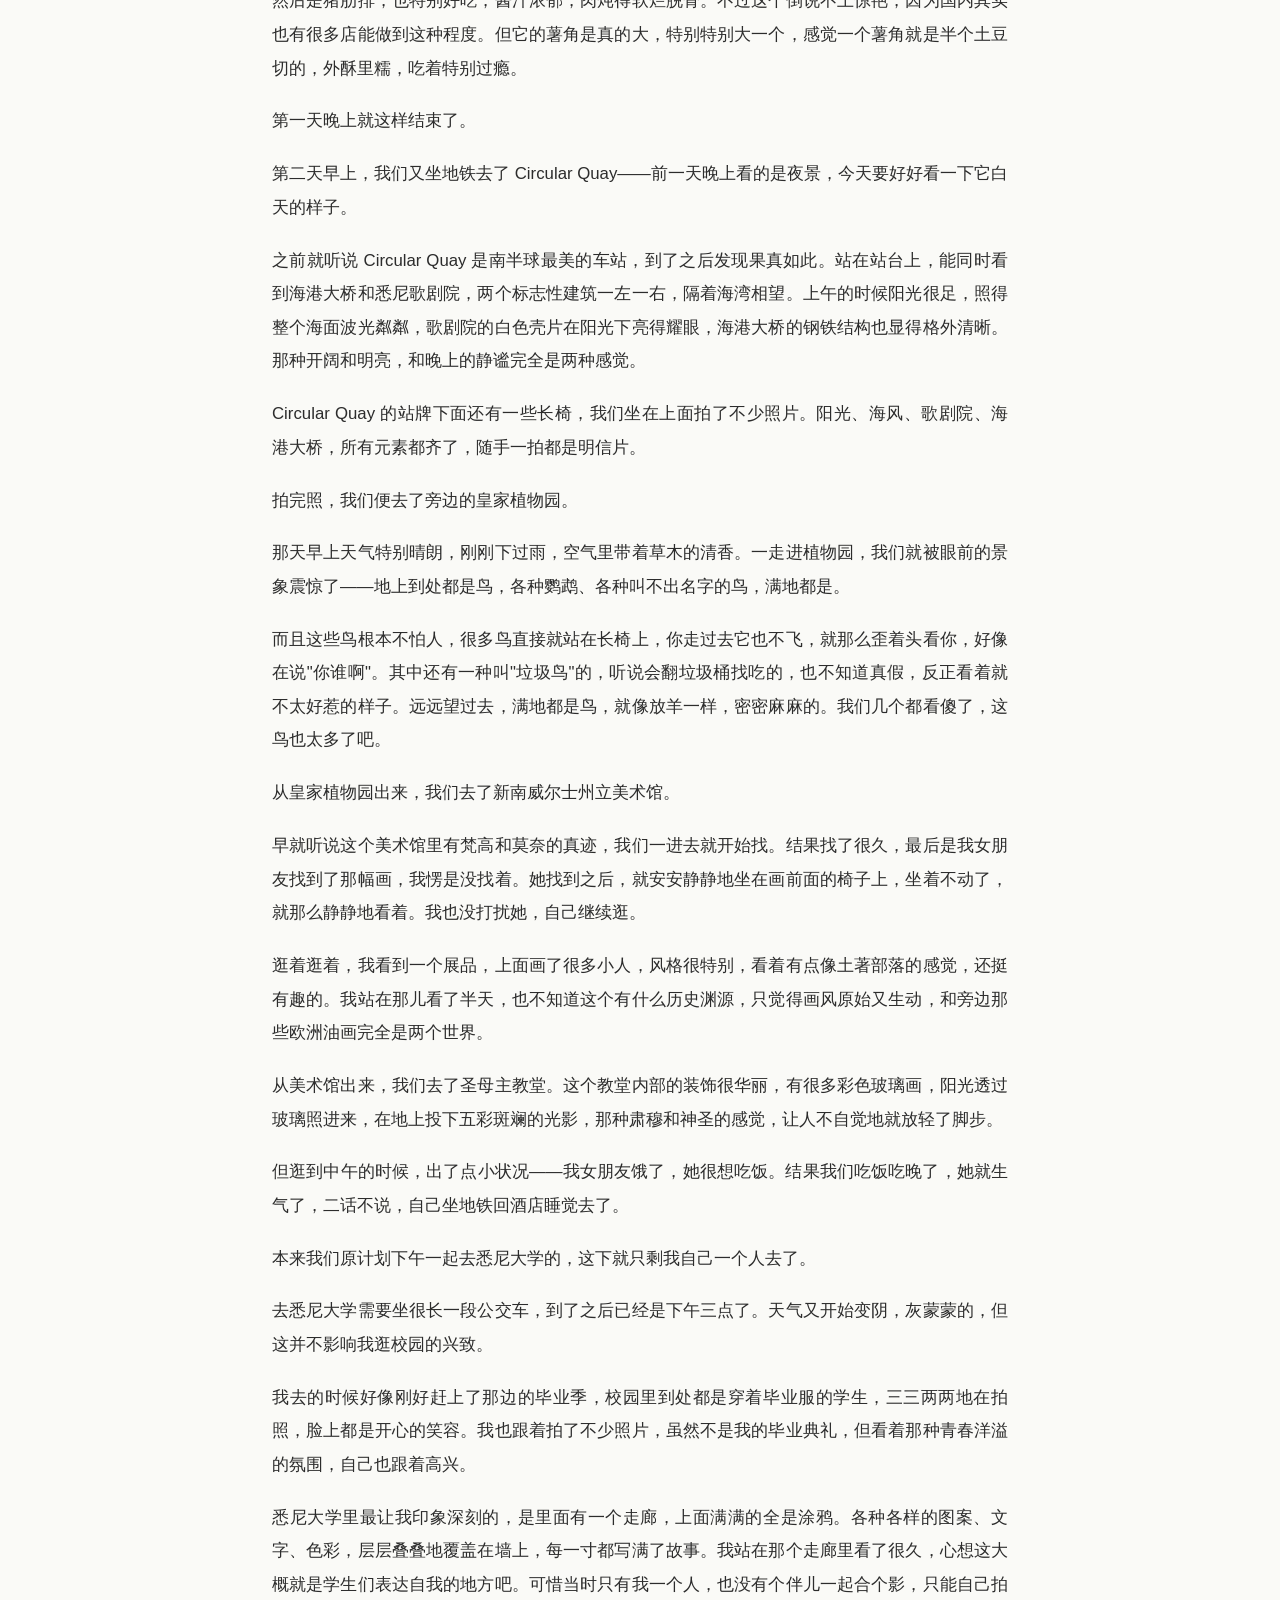
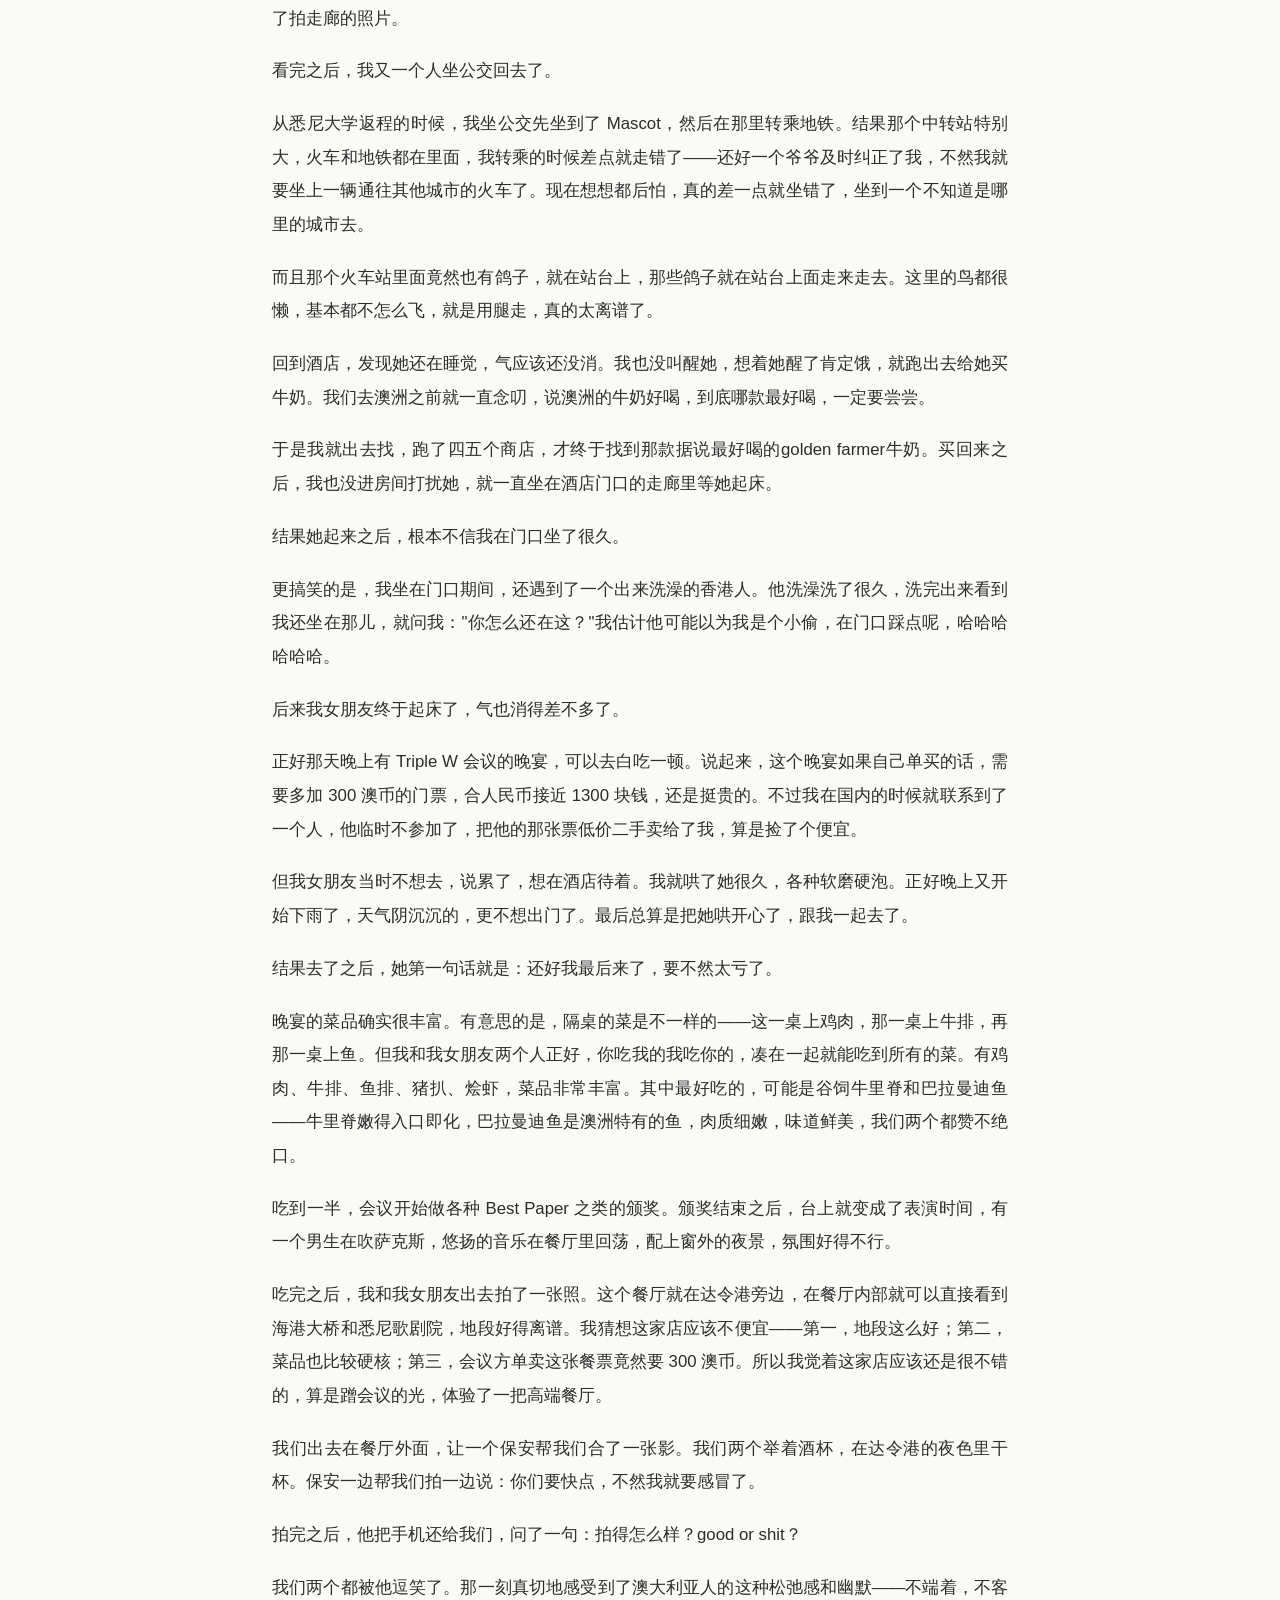
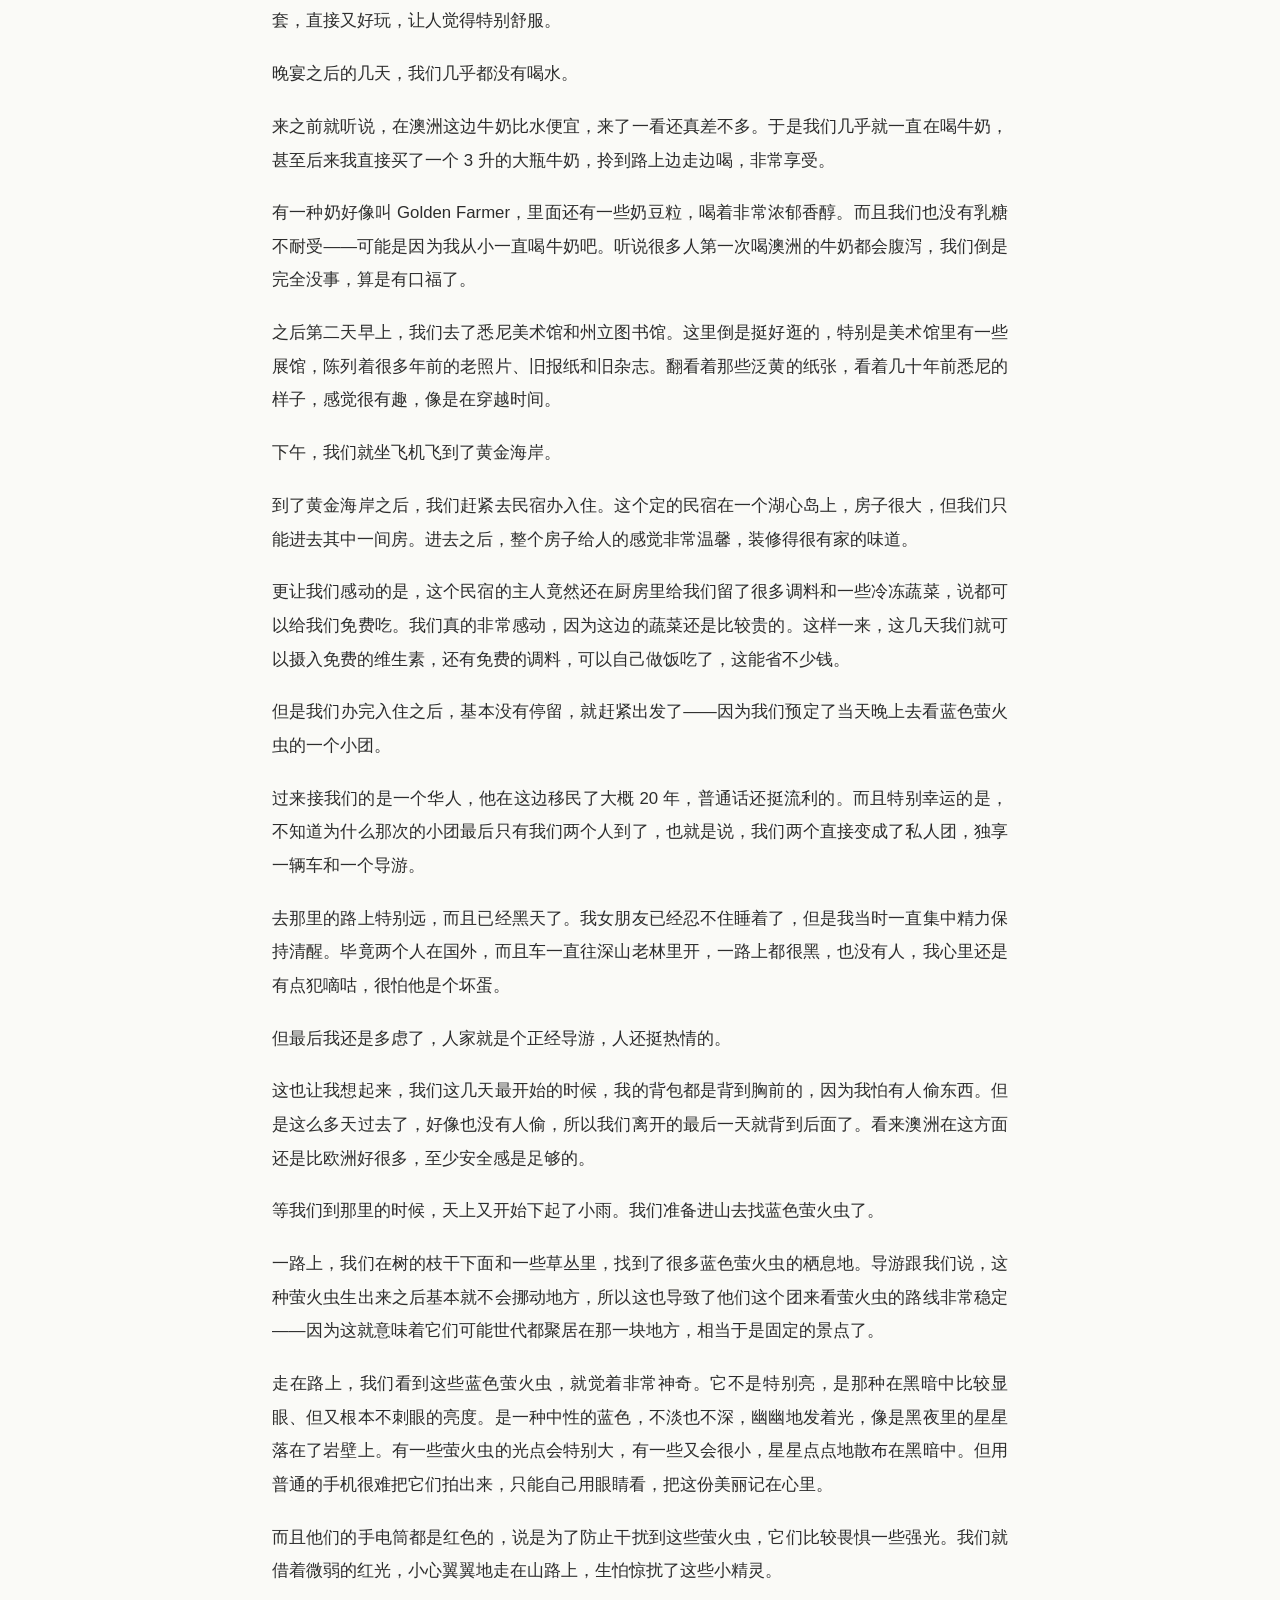
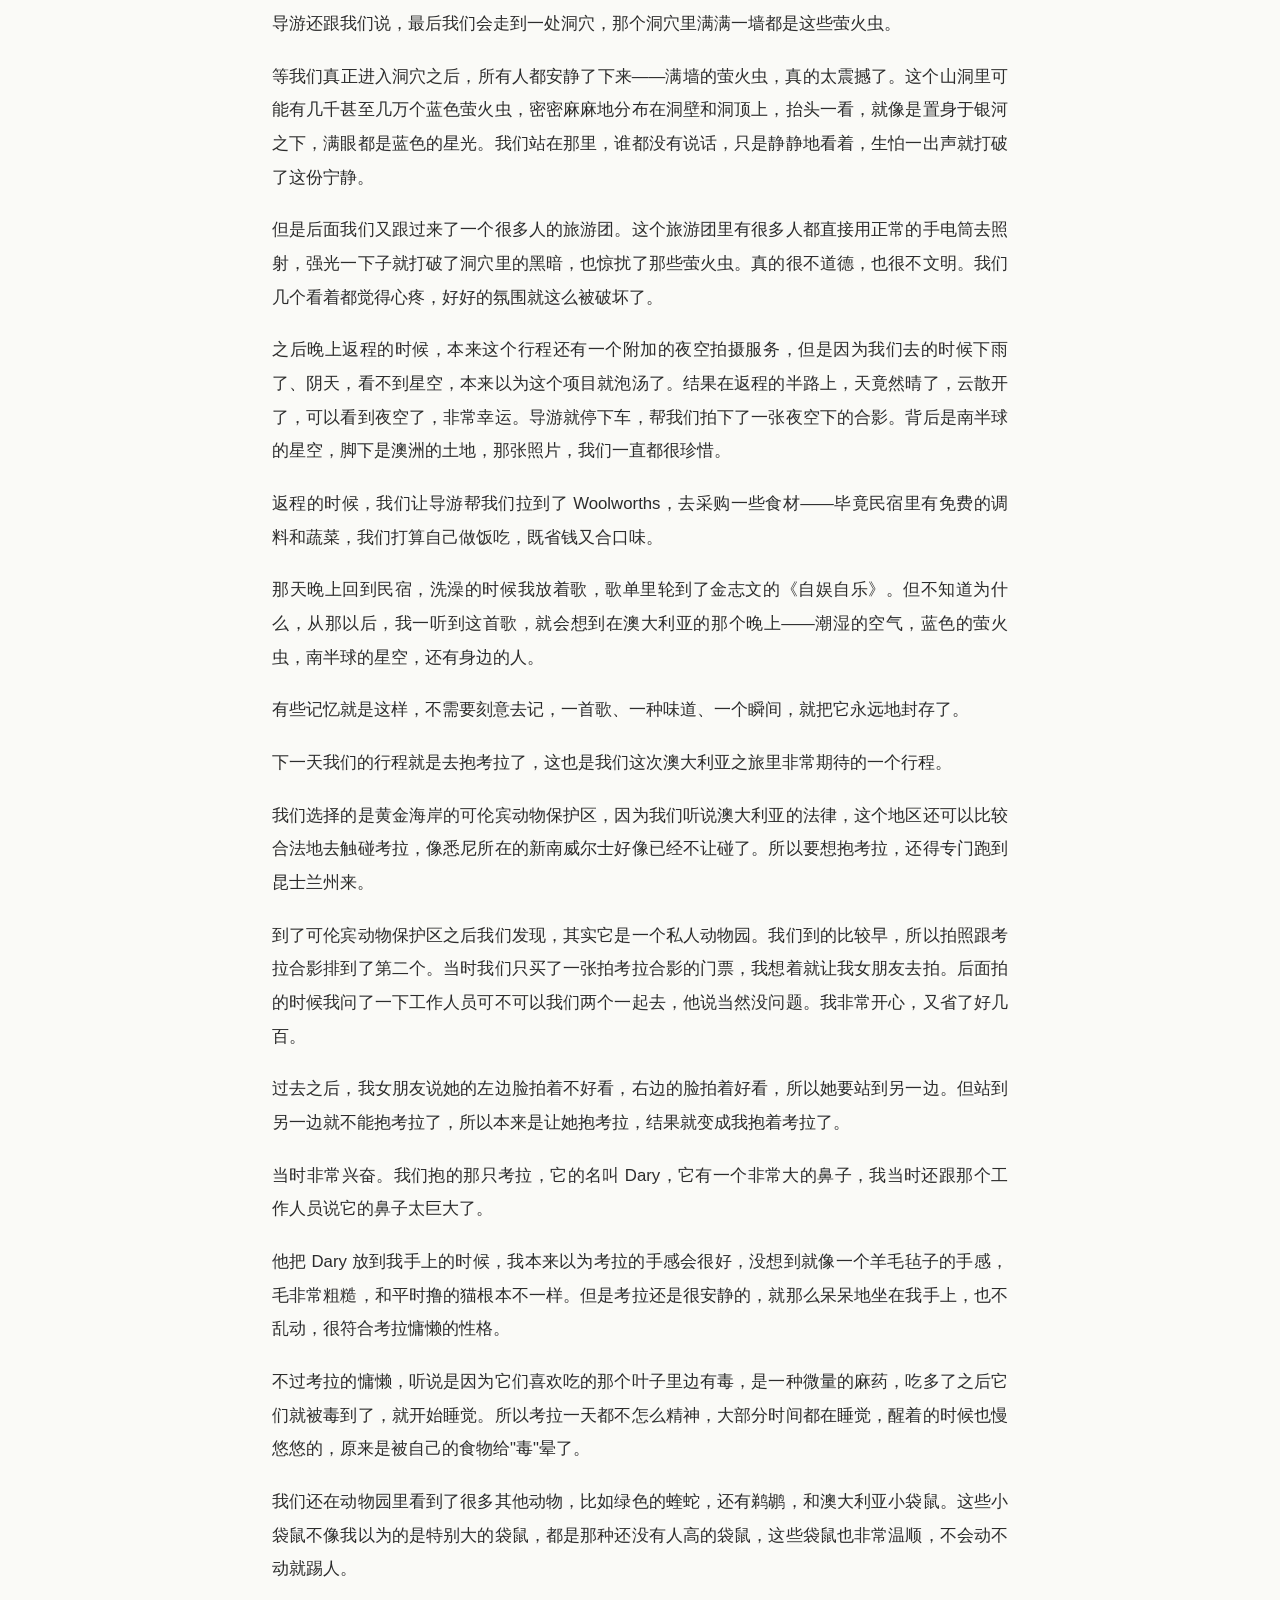
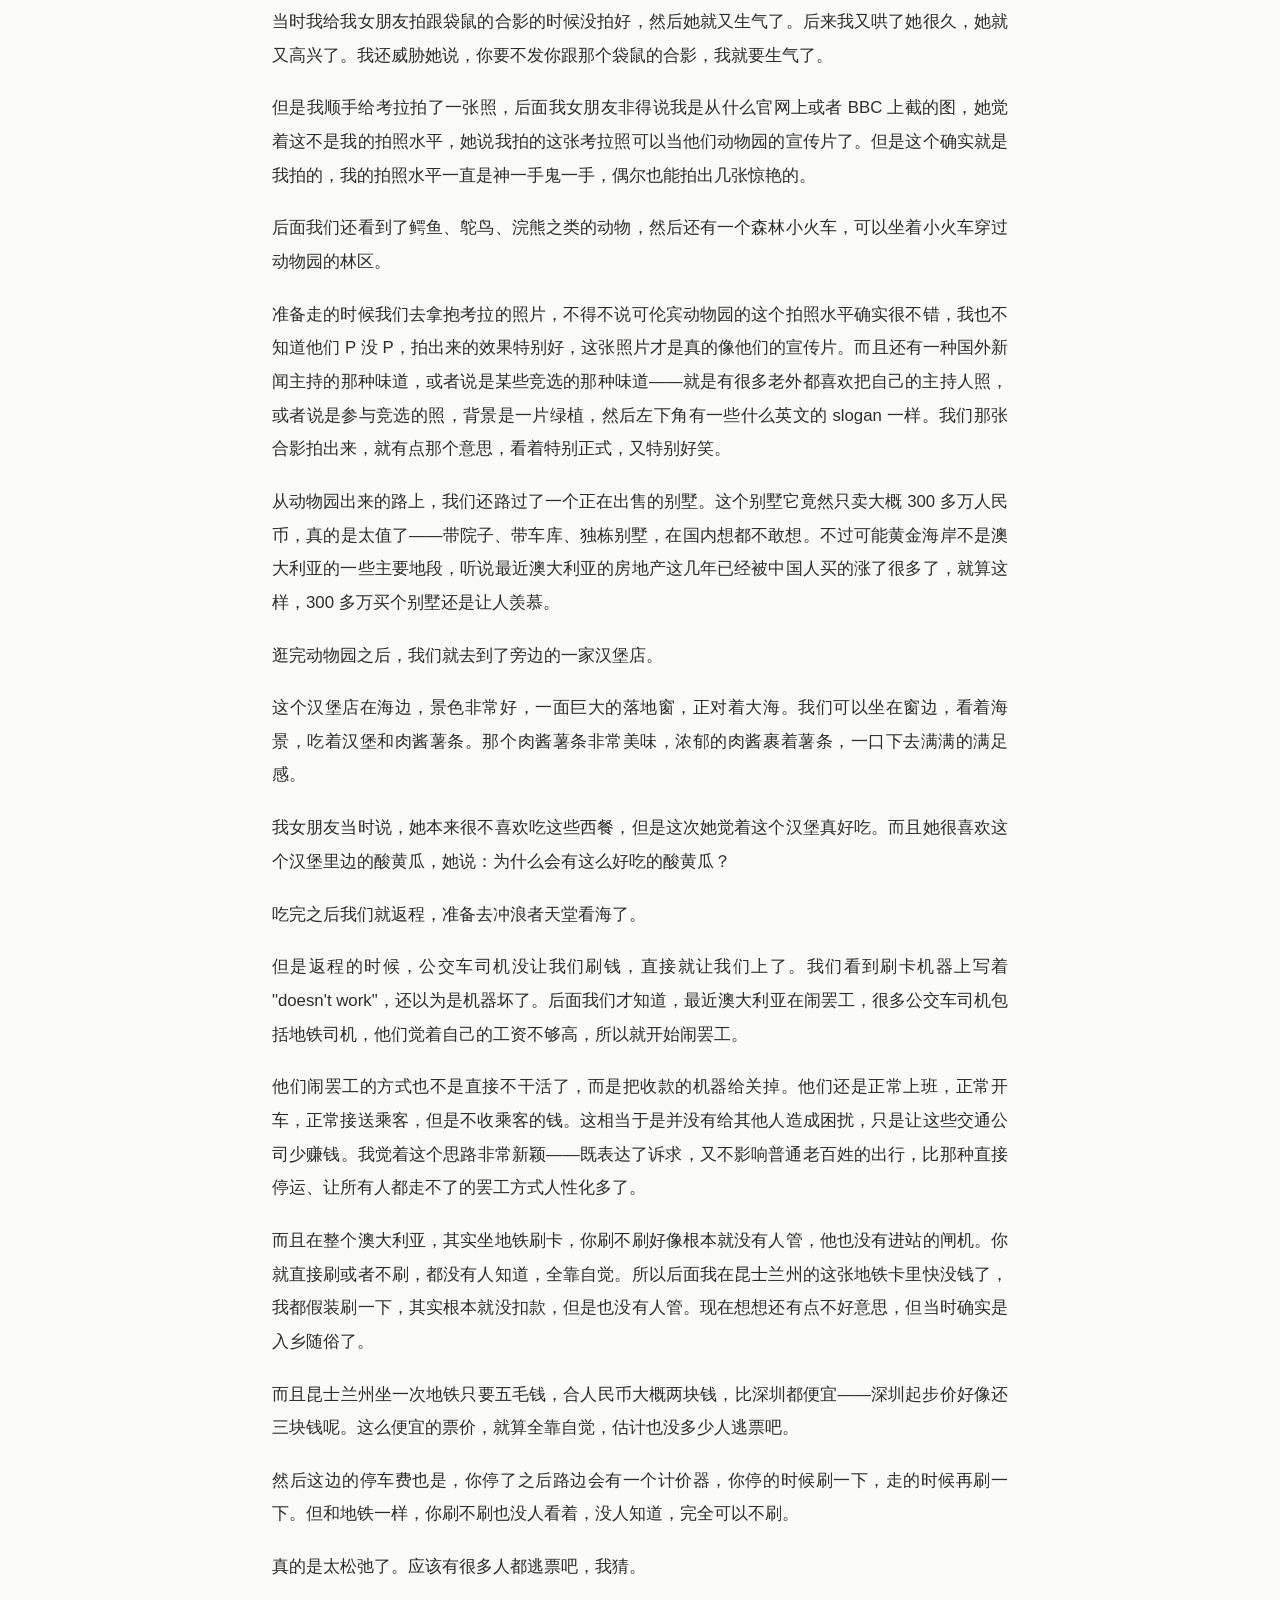
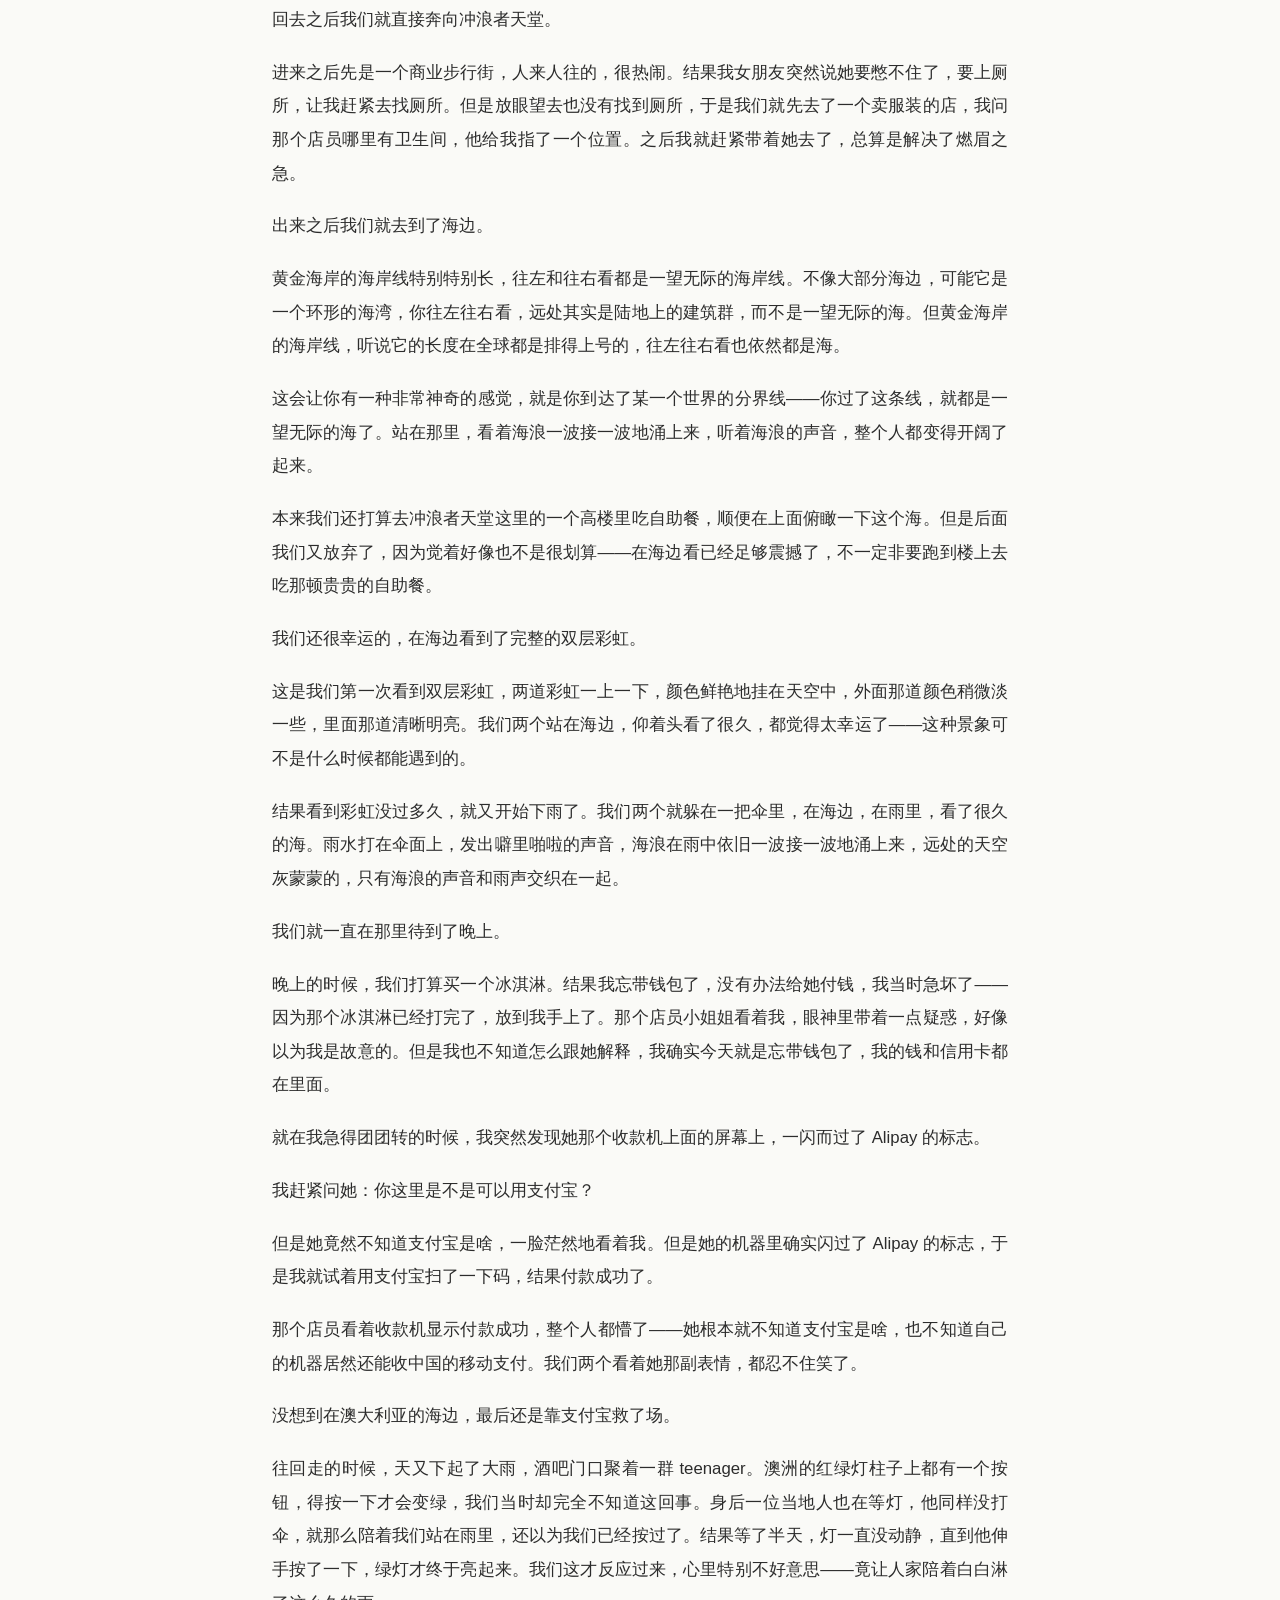
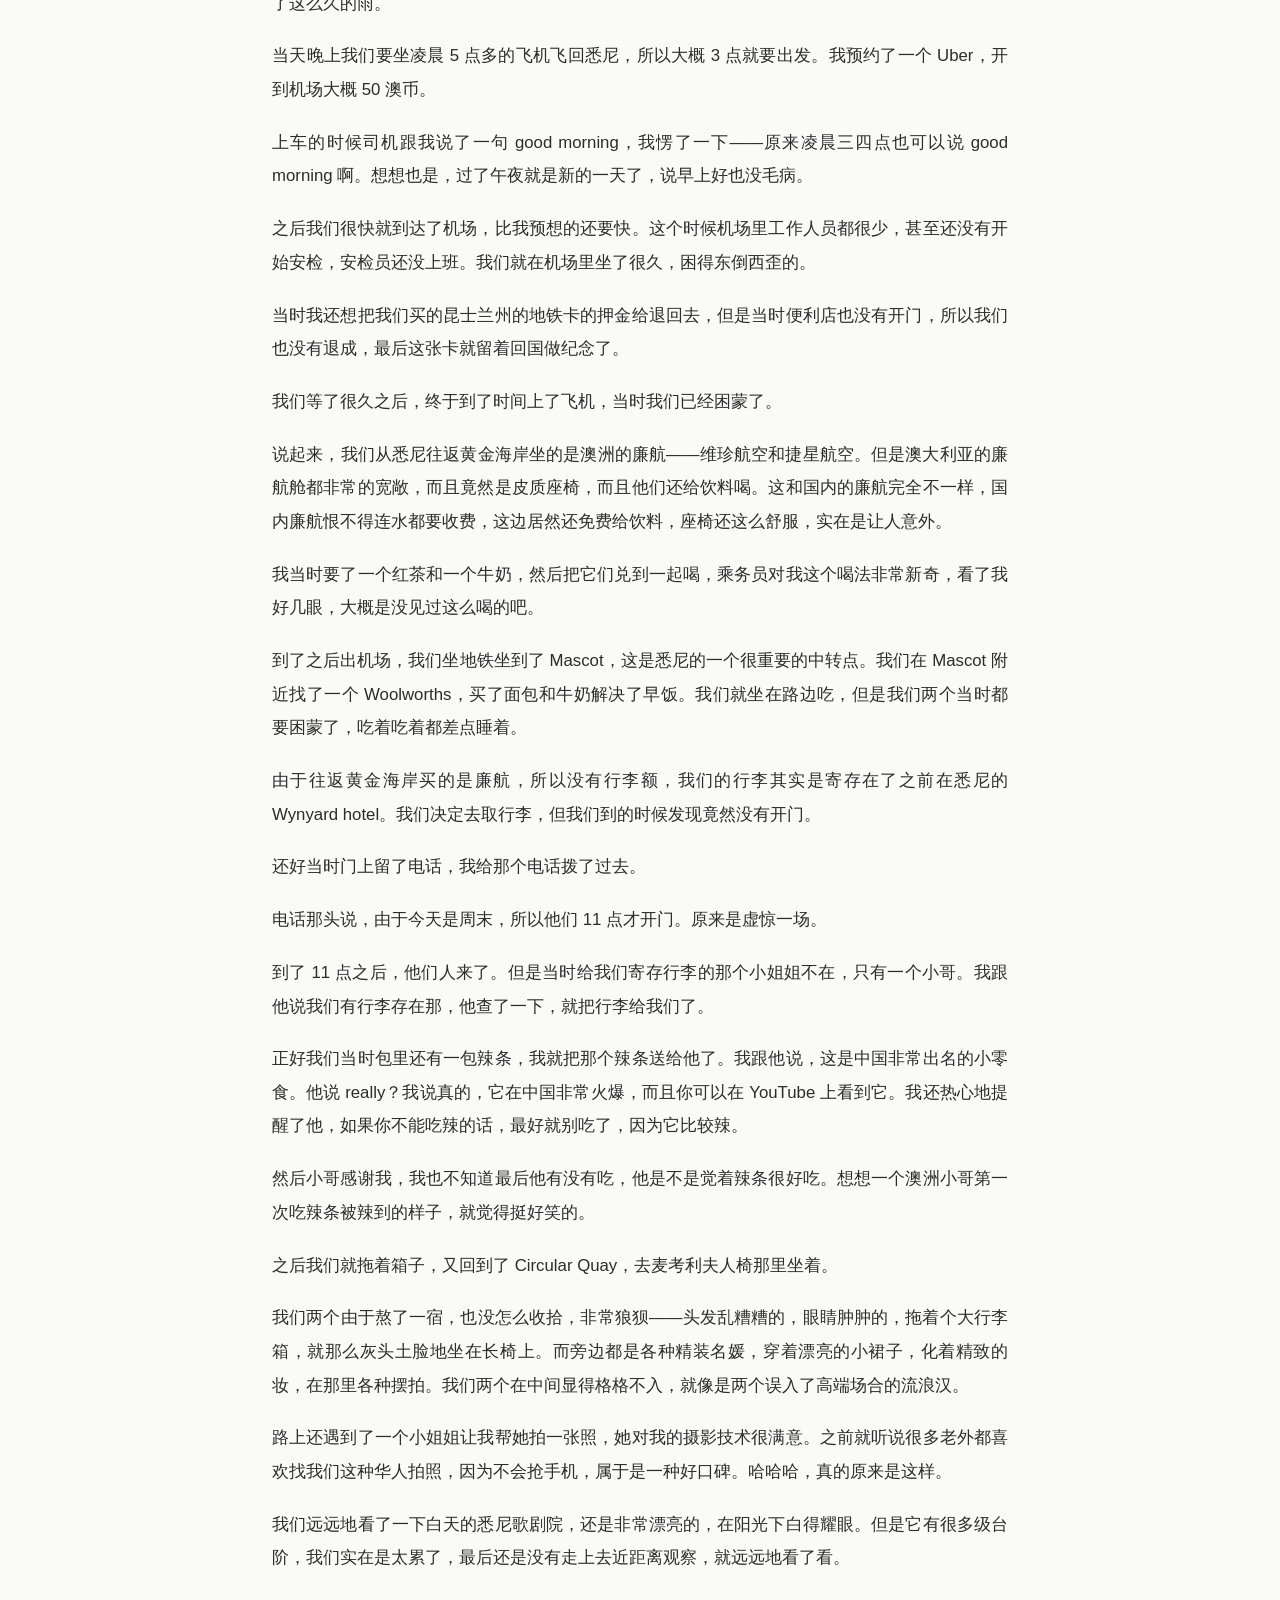
==== commit 3df5ede5: "edit: 删除三篇文章全部章节标题(h2),正文连续排版" ====
--- a/australia-2025.html
+++ b/australia-2025.html
@@ -37,12 +37,10 @@
             <!-- 图片占位 -->
             <div class="image-placeholder">📷 在这里插入封面图（建议尺寸：1200×600）</div>
 
-            <h2>一、出发：从深圳经停成都，飞向悉尼</h2>
             <p>说起来，这次去澳大利亚的初衷，其实是去参加 Triple W 的顶会。</p>
             <p>Triple W，也就是 WWW 会议，是万维网数据挖掘领域的顶会。这一届会议在悉尼举办，我也因此有了第一次踏上澳洲大陆的机会。</p>
             <p>我们坐的是四川航空的航班，从深圳出发，经停成都，之后再从成都直飞悉尼。说起来也有意思，明明是去南半球，结果先往西边的成都绕了一圈。不过经停也有经停的好处，可以在成都机场活动活动腿脚，毕竟接下来等待我们的，是一段漫长的跨国飞行。</p>
 
-            <h2>二、初到悉尼：下雨、找不到入口与错过的签到</h2>
             <p>等飞机降落在悉尼，已经是当地时间的下午了。算下来，我们在飞机上坐了大概十个小时。从北半球的春天，一下子飞到了南半球的秋天，走出机舱的那一刻，空气里带着一丝凉意，和深圳的湿热完全不同，让人一时有些恍惚。</p>
             <p>我们没有先去酒店，而是打算直接去会场签到。</p>
             <p>但悉尼那天正在下雨。</p>
@@ -61,7 +59,6 @@
             <p>任务完成，我们便去吃茶歇。</p>
             <p>结果那天的茶歇实在是让人不敢恭维——特别特别甜，甜到发腻的那种。蛋糕、甜点、饼干，每一样都甜得齁人，我估计是完全按照外国人的口味做的。我们几个中国人吃了两口就实在吃不下了，只能喝杯水压压惊。那一刻忽然特别想念国内的奶茶和糕点，至少甜度是正常人能接受的。</p>
 
-            <h2>三、Wynyard Hotel：酒吧楼上的酒店与三层地铁</h2>
             <p>茶歇吃得不太尽兴，我们便决定先坐地铁回酒店办理入住。</p>
             <p>我们住的酒店在Wynyard地铁站附近，酒店名字也叫Wynyard Hotel。出了地铁站，跟着导航走了没多远就到了。但走进去一看，我们都愣了——这地方根本就是一个酒吧啊，吧台、酒架、霓虹灯，样样齐全，哪里有半点酒店的样子？</p>
             <p>我们面面相觑，以为找错了地方。后来跟吧台的前台说明我们是来办理入住的，对方才点点头，帮我们办了手续。原来这个酒吧和酒店是连在一起的——一楼是酒吧，二楼才是客房。这种配置在悉尼好像挺常见的，很多老建筑都是楼下 pub、楼上旅馆。</p>
@@ -71,7 +68,6 @@
             <p>我们之前完全没想到，这里的地铁车厢内部竟然是三层的。进去之后，你可以往上走一层坐，也可以往下走一层坐，还可以就坐地面上的这一层。最有意思的是，如果你走到最下面那一层，你的脑袋就和站台地面平齐了，那种空间感很奇妙。</p>
             <p>而且这里的地铁座位都是软垫的，布面的，看着都很干净，坐上去软软的，和国内那种硬邦邦的塑料或金属座位完全不同。我们几个坐上去都感叹，这体验确实不错，虽然地铁看起来旧旧的，但座位是真的舒服。</p>
 
-            <h2>四、第一晚：3.5澳币的轮渡与悉尼歌剧院夜景</h2>
             <p>收拾妥当，我们便出门了。坐地铁到了 Circular Quay——环形码头，悉尼最热闹的交通枢纽之一。从这里出发，我们去坐了 Darling Harbour 的轮渡。</p>
             <p>这趟轮渡真的是给了我们一个大大的惊喜——一个人只要 3 块 5 澳币，就能享受类似珠江夜游的游船项目。换算成人民币，比国内的珠江游船便宜多了，而且体验也强多了。可能是因为这本来就是悉尼人的日常通勤工具，不是专门给游客搞的旅游项目，所以价格才这么实在。</p>
             <p>因为是晚上，船上人不多，只有很少一部分下班的人和零星几个游客。我们找了个靠窗的位置坐下，看着窗外的夜景缓缓掠过。</p>
@@ -85,7 +81,6 @@
             <p>我们当时要坐到一个站，站名我现在已经忘了。船开着开着，船上所有的人都下去了，我们以为已经到终点站了，也跟着往下走。下去的时候问了一下船上的船员小哥，他说还没到呢，你们要去的站还在前面。</p>
             <p>我们只好又回到船上继续坐。等真正到了那一站，我正探出脑袋往外看呢，就看到那个船员小哥站在门口，正笑着向我招手，示意我们该下车了。</p>
 
-            <h2>五、Pancakes on the Rocks：一个烤苹果治好了我的偏见</h2>
             <p>下了船，我们便去吃了一家连锁的澳大利亚特色松饼店，叫 Pancakes on the Rocks。我们去的那家店在一条步行街上，感觉有点像深圳的海岸城。</p>
             <p>我们点了一块猪肋排和一个苹果松饼。</p>
             <p>结果那个苹果松饼，真的把我震惊了——超级好吃。</p>
@@ -93,7 +88,6 @@
             <p>但那个烤苹果，彻底颠覆了我之前的印象。软糯香甜，带着烘烤后特有的焦糖香气，和松饼、冰淇淋搭配在一起，口感层次丰富得不行。原来不是热水果不好吃，是我之前吃的都不行。哈哈，现在想想还觉得好笑，一个烤苹果就把我二十多年的偏见给治好了。</p>
             <p>然后是猪肋排，也特别好吃，酱汁浓郁，肉炖得软烂脱骨。不过这个倒说不上惊艳，因为国内其实也有很多店能做到这种程度。但它的薯角是真的大，特别特别大一个，感觉一个薯角就是半个土豆切的，外酥里糯，吃着特别过瘾。</p>
 
-            <h2>六、Circular Quay 与皇家植物园：满地都是鸟</h2>
             <p>第一天晚上就这样结束了。</p>
             <p>第二天早上，我们又坐地铁去了 Circular Quay——前一天晚上看的是夜景，今天要好好看一下它白天的样子。</p>
             <p>之前就听说 Circular Quay 是南半球最美的车站，到了之后发现果真如此。站在站台上，能同时看到海港大桥和悉尼歌剧院，两个标志性建筑一左一右，隔着海湾相望。上午的时候阳光很足，照得整个海面波光粼粼，歌剧院的白色壳片在阳光下亮得耀眼，海港大桥的钢铁结构也显得格外清晰。那种开阔和明亮，和晚上的静谧完全是两种感觉。</p>
@@ -102,7 +96,6 @@
             <p>那天早上天气特别晴朗，刚刚下过雨，空气里带着草木的清香。一走进植物园，我们就被眼前的景象震惊了——地上到处都是鸟，各种鹦鹉、各种叫不出名字的鸟，满地都是。</p>
             <p>而且这些鸟根本不怕人，很多鸟直接就站在长椅上，你走过去它也不飞，就那么歪着头看你，好像在说"你谁啊"。其中还有一种叫"垃圾鸟"的，听说会翻垃圾桶找吃的，也不知道真假，反正看着就不太好惹的样子。远远望过去，满地都是鸟，就像放羊一样，密密麻麻的。我们几个都看傻了，这鸟也太多了吧。</p>
 
-            <h2>七、美术馆、教堂与一场生气</h2>
             <p>从皇家植物园出来，我们去了新南威尔士州立美术馆。</p>
             <p>早就听说这个美术馆里有梵高和莫奈的真迹，我们一进去就开始找。结果找了很久，最后是我女朋友找到了那幅画，我愣是没找着。她找到之后，就安安静静地坐在画前面的椅子上，坐着不动了，就那么静静地看着。我也没打扰她，自己继续逛。</p>
             <p>逛着逛着，我看到一个展品，上面画了很多小人，风格很特别，看着有点像土著部落的感觉，还挺有趣的。我站在那儿看了半天，也不知道这个有什么历史渊源，只觉得画风原始又生动，和旁边那些欧洲油画完全是两个世界。</p>
@@ -110,7 +103,6 @@
             <p>但逛到中午的时候，出了点小状况——我女朋友饿了，她很想吃饭。结果我们吃饭吃晚了，她就生气了，二话不说，自己坐地铁回酒店睡觉去了。</p>
             <p>本来我们原计划下午一起去悉尼大学的，这下就只剩我自己一个人去了。</p>
 
-            <h2>八、悉尼大学：涂鸦走廊与差点坐错的火车</h2>
             <p>去悉尼大学需要坐很长一段公交车，到了之后已经是下午三点了。天气又开始变阴，灰蒙蒙的，但这并不影响我逛校园的兴致。</p>
             <p>我去的时候好像刚好赶上了那边的毕业季，校园里到处都是穿着毕业服的学生，三三两两地在拍照，脸上都是开心的笑容。我也跟着拍了不少照片，虽然不是我的毕业典礼，但看着那种青春洋溢的氛围，自己也跟着高兴。</p>
             <p>悉尼大学里最让我印象深刻的，是里面有一个走廊，上面满满的全是涂鸦。各种各样的图案、文字、色彩，层层叠叠地覆盖在墙上，每一寸都写满了故事。我站在那个走廊里看了很久，心想这大概就是学生们表达自我的地方吧。可惜当时只有我一个人，也没有个伴儿一起合个影，只能自己拍了拍走廊的照片。</p>
@@ -122,7 +114,6 @@
             <p>结果她起来之后，根本不信我在门口坐了很久。</p>
             <p>更搞笑的是，我坐在门口期间，还遇到了一个出来洗澡的香港人。他洗澡洗了很久，洗完出来看到我还坐在那儿，就问我："你怎么还在这？"我估计他可能以为我是个小偷，在门口踩点呢，哈哈哈哈哈哈。</p>
 
-            <h2>九、会议晚宴：300澳币的票与"good or shit"</h2>
             <p>后来我女朋友终于起床了，气也消得差不多了。</p>
             <p>正好那天晚上有 Triple W 会议的晚宴，可以去白吃一顿。说起来，这个晚宴如果自己单买的话，需要多加 300 澳币的门票，合人民币接近 1300 块钱，还是挺贵的。不过我在国内的时候就联系到了一个人，他临时不参加了，把他的那张票低价二手卖给了我，算是捡了个便宜。</p>
             <p>但我女朋友当时不想去，说累了，想在酒店待着。我就哄了她很久，各种软磨硬泡。正好晚上又开始下雨了，天气阴沉沉的，更不想出门了。最后总算是把她哄开心了，跟我一起去了。</p>
@@ -134,14 +125,12 @@
             <p>拍完之后，他把手机还给我们，问了一句：拍得怎么样？good or shit？</p>
             <p>我们两个都被他逗笑了。那一刻真切地感受到了澳大利亚人的这种松弛感和幽默——不端着，不客套，直接又好玩，让人觉得特别舒服。</p>
 
-            <h2>十、牛奶当水喝与悉尼的最后一天</h2>
             <p>晚宴之后的几天，我们几乎都没有喝水。</p>
             <p>来之前就听说，在澳洲这边牛奶比水便宜，来了一看还真差不多。于是我们几乎就一直在喝牛奶，甚至后来我直接买了一个 3 升的大瓶牛奶，拎到路上边走边喝，非常享受。</p>
             <p>有一种奶好像叫 Golden Farmer，里面还有一些奶豆粒，喝着非常浓郁香醇。而且我们也没有乳糖不耐受——可能是因为我从小一直喝牛奶吧。听说很多人第一次喝澳洲的牛奶都会腹泻，我们倒是完全没事，算是有口福了。</p>
             <p>之后第二天早上，我们去了悉尼美术馆和州立图书馆。这里倒是挺好逛的，特别是美术馆里有一些展馆，陈列着很多年前的老照片、旧报纸和旧杂志。翻看着那些泛黄的纸张，看着几十年前悉尼的样子，感觉很有趣，像是在穿越时间。</p>
             <p>下午，我们就坐飞机飞到了黄金海岸。</p>
 
-            <h2>十一、黄金海岸：湖心岛民宿与蓝色萤火虫</h2>
             <p>到了黄金海岸之后，我们赶紧去民宿办入住。这个定的民宿在一个湖心岛上，房子很大，但我们只能进去其中一间房。进去之后，整个房子给人的感觉非常温馨，装修得很有家的味道。</p>
             <p>更让我们感动的是，这个民宿的主人竟然还在厨房里给我们留了很多调料和一些冷冻蔬菜，说都可以给我们免费吃。我们真的非常感动，因为这边的蔬菜还是比较贵的。这样一来，这几天我们就可以摄入免费的维生素，还有免费的调料，可以自己做饭吃了，这能省不少钱。</p>
             <p>但是我们办完入住之后，基本没有停留，就赶紧出发了——因为我们预定了当天晚上去看蓝色萤火虫的一个小团。</p>
@@ -161,7 +150,6 @@
             <p>那天晚上回到民宿，洗澡的时候我放着歌，歌单里轮到了金志文的《自娱自乐》。但不知道为什么，从那以后，我一听到这首歌，就会想到在澳大利亚的那个晚上——潮湿的空气，蓝色的萤火虫，南半球的星空，还有身边的人。</p>
             <p>有些记忆就是这样，不需要刻意去记，一首歌、一种味道、一个瞬间，就把它永远地封存了。</p>
 
-            <h2>十二、可伦宾动物保护区：抱考拉 Dary 与被质疑的拍照水平</h2>
             <p>下一天我们的行程就是去抱考拉了，这也是我们这次澳大利亚之旅里非常期待的一个行程。</p>
             <p>我们选择的是黄金海岸的可伦宾动物保护区，因为我们听说澳大利亚的法律，这个地区还可以比较合法地去触碰考拉，像悉尼所在的新南威尔士好像已经不让碰了。所以要想抱考拉，还得专门跑到昆士兰州来。</p>
             <p>到了可伦宾动物保护区之后我们发现，其实它是一个私人动物园。我们到的比较早，所以拍照跟考拉合影排到了第二个。当时我们只买了一张拍考拉合影的门票，我想着就让我女朋友去拍。后面拍的时候我问了一下工作人员可不可以我们两个一起去，他说当然没问题。我非常开心，又省了好几百。</p>
@@ -176,7 +164,6 @@
             <p>准备走的时候我们去拿抱考拉的照片，不得不说可伦宾动物园的这个拍照水平确实很不错，我也不知道他们 P 没 P，拍出来的效果特别好，这张照片才是真的像他们的宣传片。而且还有一种国外新闻主持的那种味道，或者说是某些竞选的那种味道——就是有很多老外都喜欢把自己的主持人照，或者说是参与竞选的照，背景是一片绿植，然后左下角有一些什么英文的 slogan 一样。我们那张合影拍出来，就有点那个意思，看着特别正式，又特别好笑。</p>
             <p>从动物园出来的路上，我们还路过了一个正在出售的别墅。这个别墅它竟然只卖大概 300 多万人民币，真的是太值了——带院子、带车库、独栋别墅，在国内想都不敢想。不过可能黄金海岸不是澳大利亚的一些主要地段，听说最近澳大利亚的房地产这几年已经被中国人买的涨了很多了，就算这样，300 多万买个别墅还是让人羡慕。</p>
 
-            <h2>十三、海边汉堡与澳洲交通的松弛感</h2>
             <p>逛完动物园之后，我们就去到了旁边的一家汉堡店。</p>
             <p>这个汉堡店在海边，景色非常好，一面巨大的落地窗，正对着大海。我们可以坐在窗边，看着海景，吃着汉堡和肉酱薯条。那个肉酱薯条非常美味，浓郁的肉酱裹着薯条，一口下去满满的满足感。</p>
             <p>我女朋友当时说，她本来很不喜欢吃这些西餐，但是这次她觉着这个汉堡真好吃。而且她很喜欢这个汉堡里边的酸黄瓜，她说：为什么会有这么好吃的酸黄瓜？</p>
@@ -188,7 +175,6 @@
             <p>然后这边的停车费也是，你停了之后路边会有一个计价器，你停的时候刷一下，走的时候再刷一下。但和地铁一样，你刷不刷也没人看着，没人知道，完全可以不刷。</p>
             <p>真的是太松弛了。应该有很多人都逃票吧，我猜。</p>
 
-            <h2>十四、冲浪者天堂：双层彩虹与支付宝救场</h2>
             <p>回去之后我们就直接奔向冲浪者天堂。</p>
             <p>进来之后先是一个商业步行街，人来人往的，很热闹。结果我女朋友突然说她要憋不住了，要上厕所，让我赶紧去找厕所。但是放眼望去也没有找到厕所，于是我们就先去了一个卖服装的店，我问那个店员哪里有卫生间，他给我指了一个位置。之后我就赶紧带着她去了，总算是解决了燃眉之急。</p>
             <p>出来之后我们就去到了海边。</p>
@@ -207,7 +193,6 @@
             <p>没想到在澳大利亚的海边，最后还是靠支付宝救了场。</p>
             <p>往回走的时候，天又下起了大雨，酒吧门口聚着一群 teenager。澳洲的红绿灯柱子上都有一个按钮，得按一下才会变绿，我们当时却完全不知道这回事。身后一位当地人也在等灯，他同样没打伞，就那么陪着我们站在雨里，还以为我们已经按过了。结果等了半天，灯一直没动静，直到他伸手按了一下，绿灯才终于亮起来。我们这才反应过来，心里特别不好意思——竟让人家陪着白白淋了这么久的雨。</p>
 
-            <h2>十五、凌晨的飞机与廉航的惊喜</h2>
             <p>当天晚上我们要坐凌晨 5 点多的飞机飞回悉尼，所以大概 3 点就要出发。我预约了一个 Uber，开到机场大概 50 澳币。</p>
             <p>上车的时候司机跟我说了一句 good morning，我愣了一下——原来凌晨三四点也可以说 good morning 啊。想想也是，过了午夜就是新的一天了，说早上好也没毛病。</p>
             <p>之后我们很快就到达了机场，比我预想的还要快。这个时候机场里工作人员都很少，甚至还没有开始安检，安检员还没上班。我们就在机场里坐了很久，困得东倒西歪的。</p>
@@ -223,7 +208,6 @@
             <p>正好我们当时包里还有一包辣条，我就把那个辣条送给他了。我跟他说，这是中国非常出名的小零食。他说 really？我说真的，它在中国非常火爆，而且你可以在 YouTube 上看到它。我还热心地提醒了他，如果你不能吃辣的话，最好就别吃了，因为它比较辣。</p>
             <p>然后小哥感谢我，我也不知道最后他有没有吃，他是不是觉着辣条很好吃。想想一个澳洲小哥第一次吃辣条被辣到的样子，就觉得挺好笑的。</p>
 
-            <h2>十六、最后一天：麦考利夫人椅与达美乐披萨</h2>
             <p>之后我们就拖着箱子，又回到了 Circular Quay，去麦考利夫人椅那里坐着。</p>
             <p>我们两个由于熬了一宿，也没怎么收拾，非常狼狈——头发乱糟糟的，眼睛肿肿的，拖着个大行李箱，就那么灰头土脸地坐在长椅上。而旁边都是各种精装名媛，穿着漂亮的小裙子，化着精致的妆，在那里各种摆拍。我们两个在中间显得格格不入，就像是两个误入了高端场合的流浪汉。</p>
             <p>路上还遇到了一个小姐姐让我帮她拍一张照，她对我的摄影技术很满意。之前就听说很多老外都喜欢找我们这种华人拍照，因为不会抢手机，属于是一种好口碑。哈哈哈，真的原来是这样。</p>
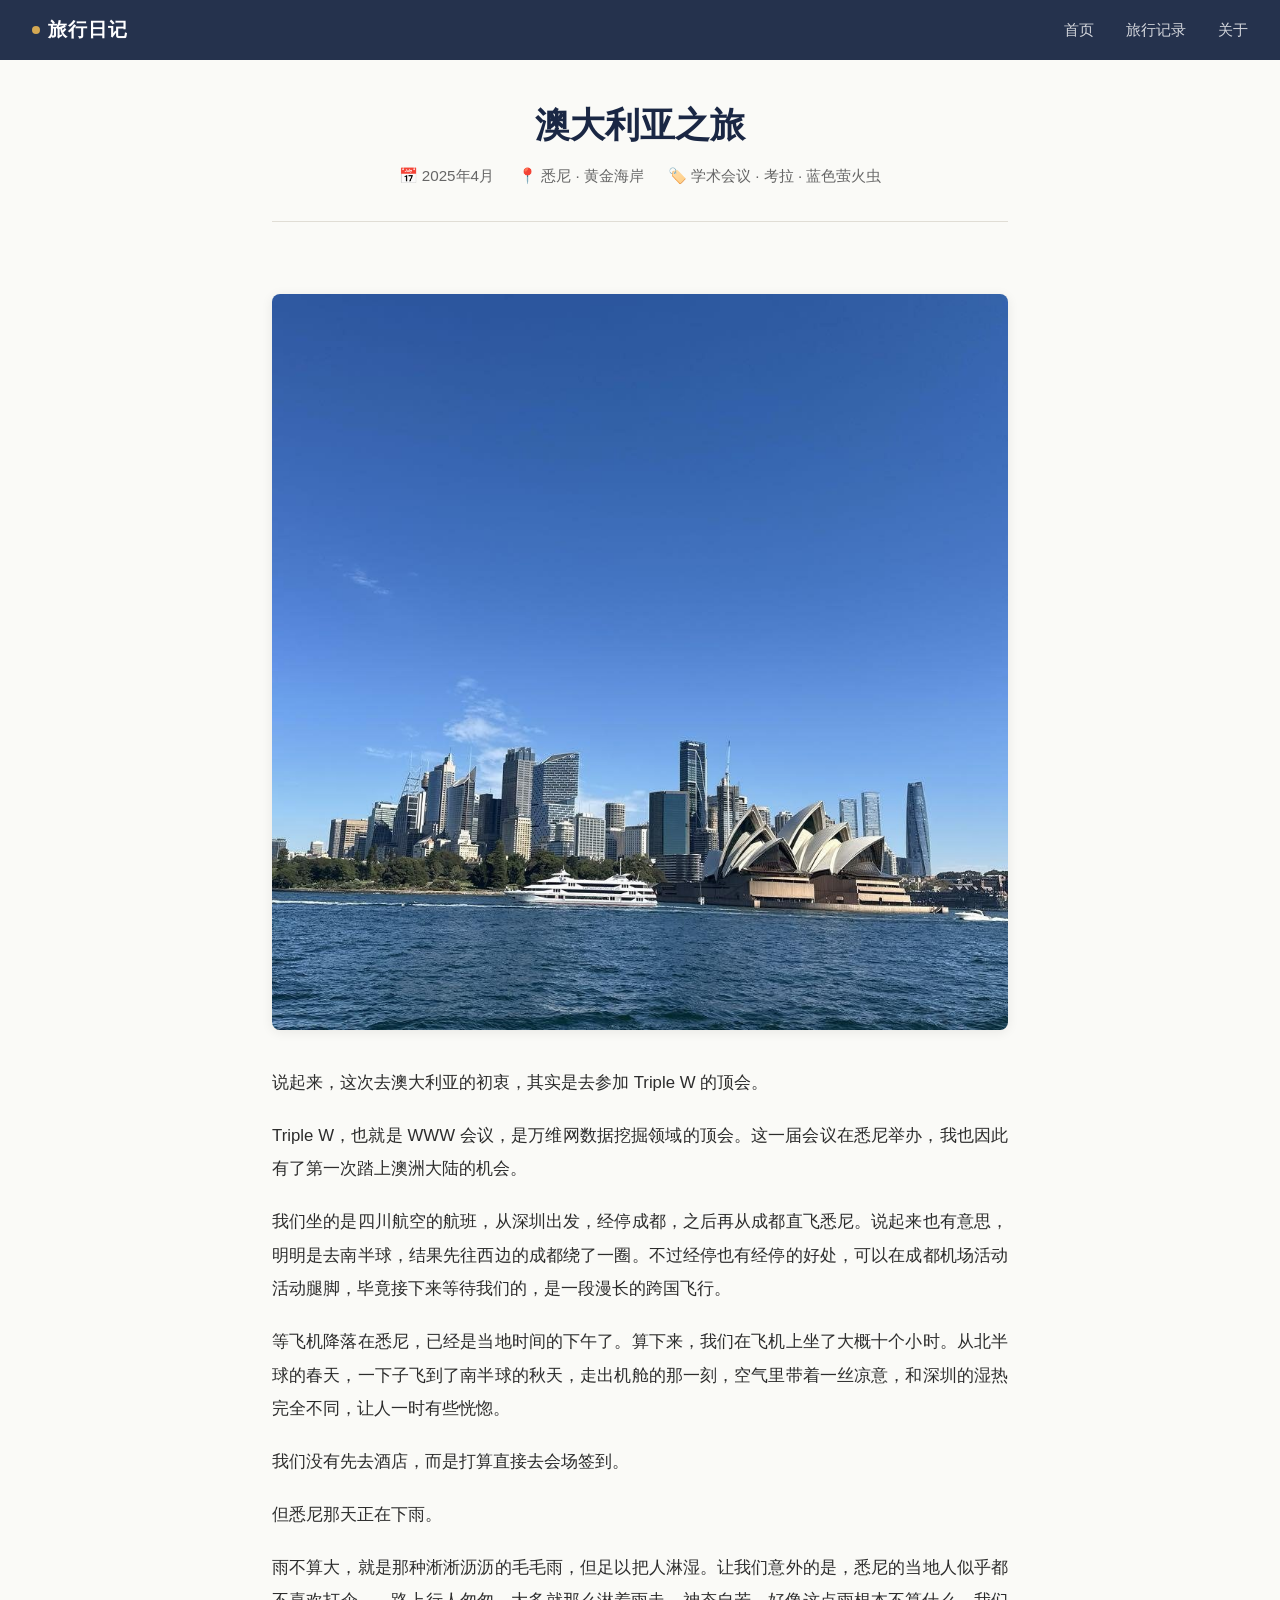
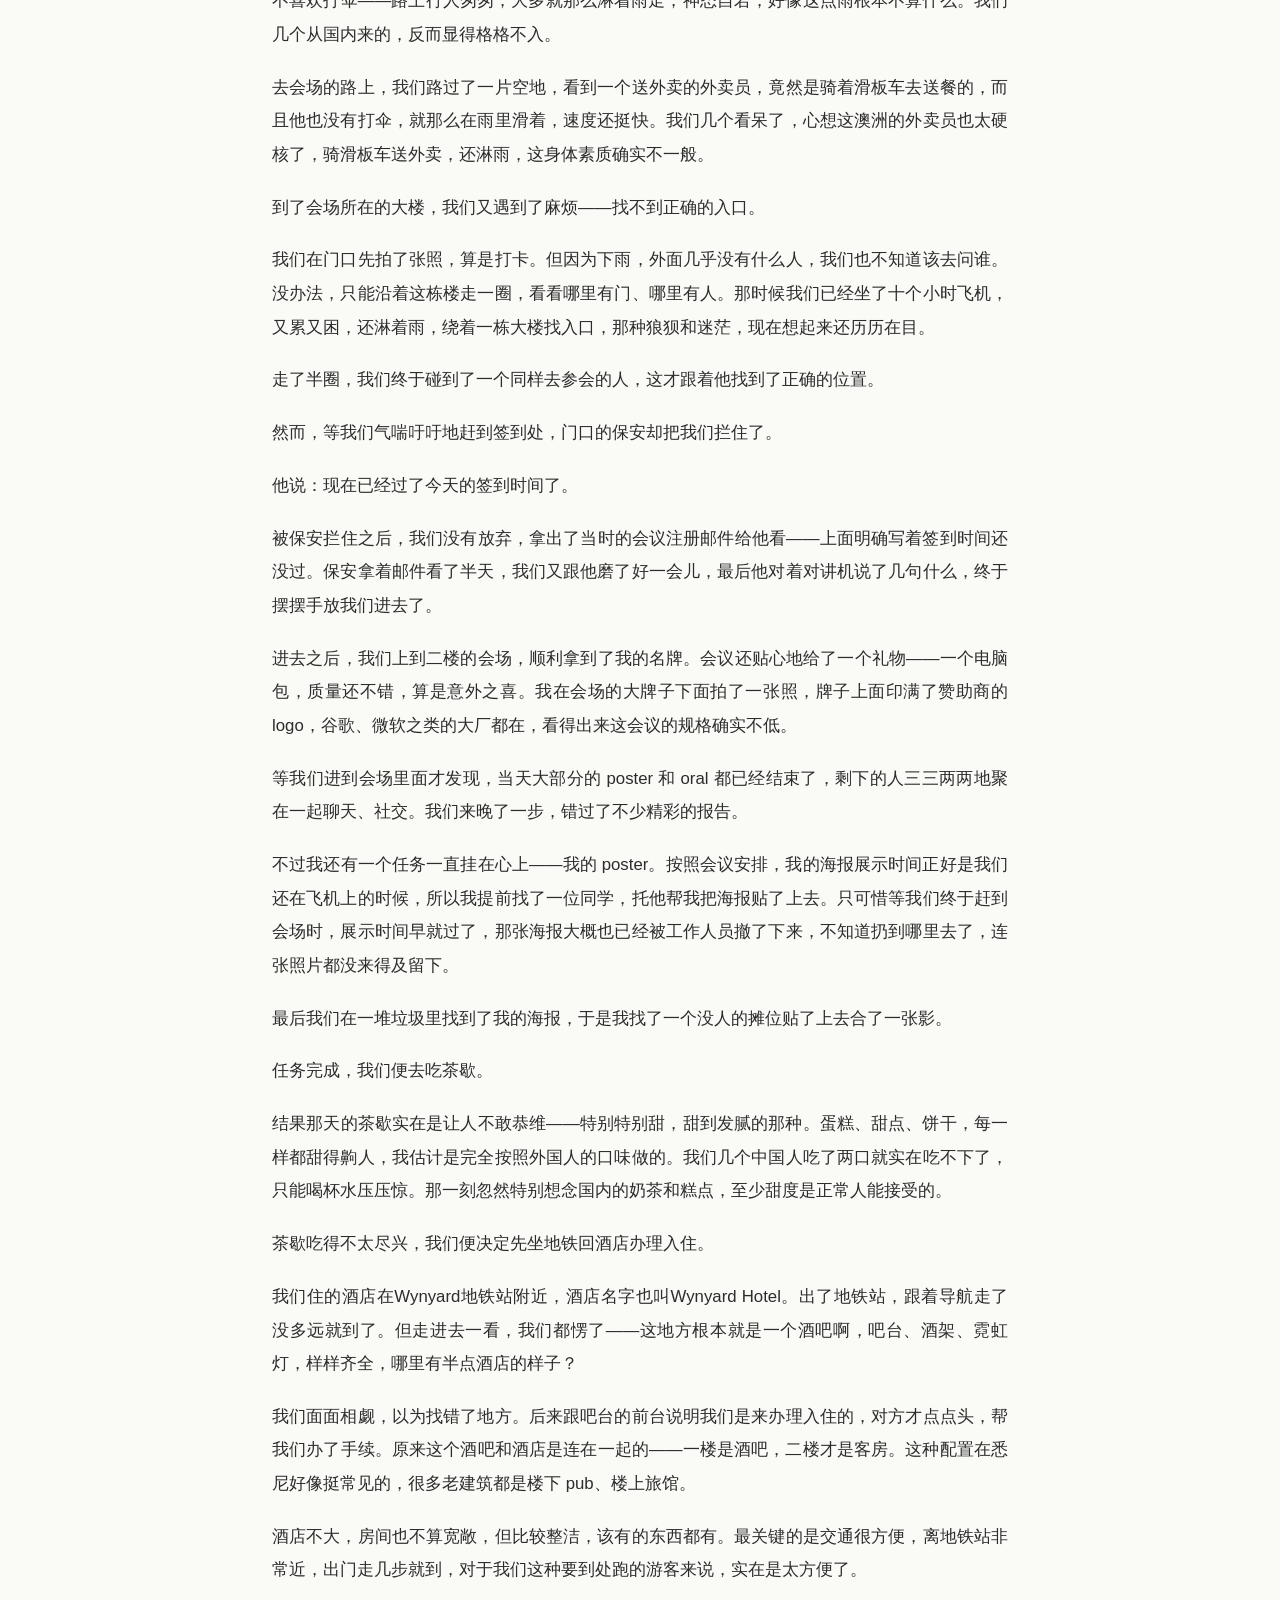
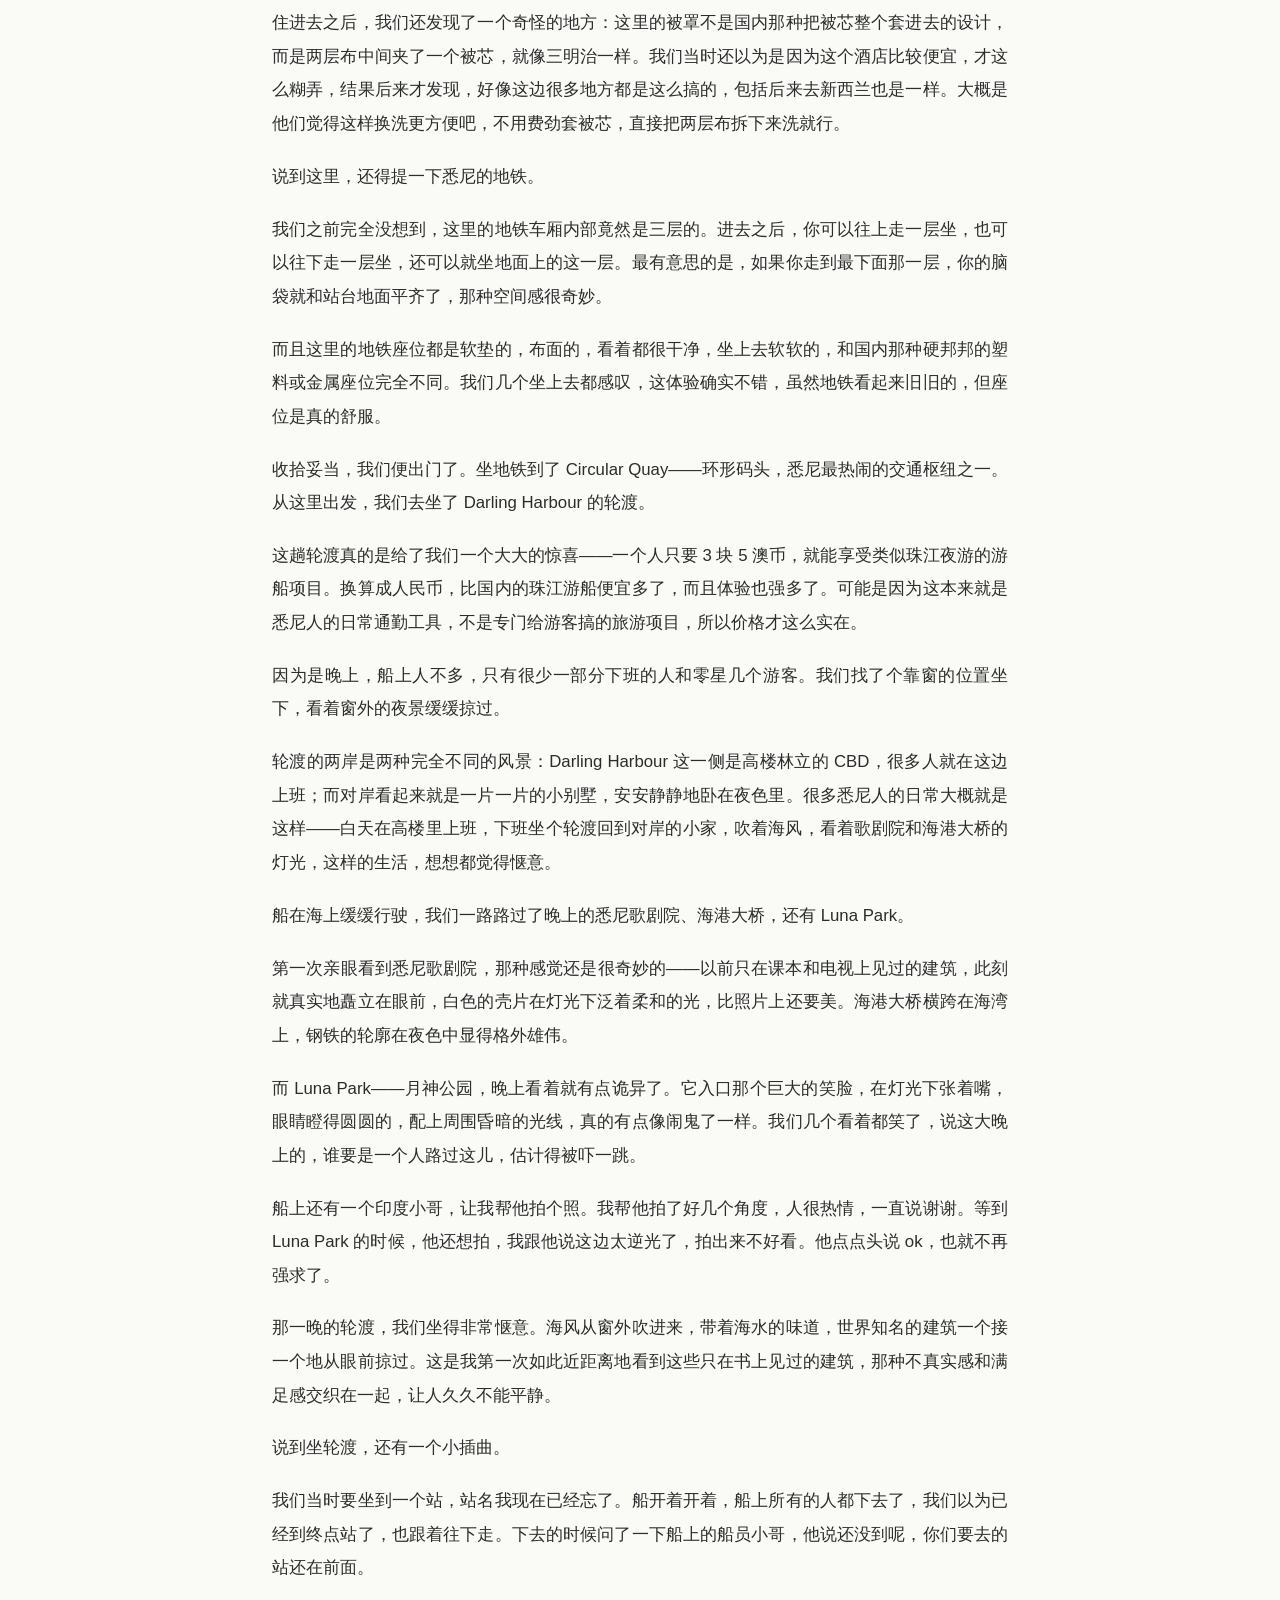
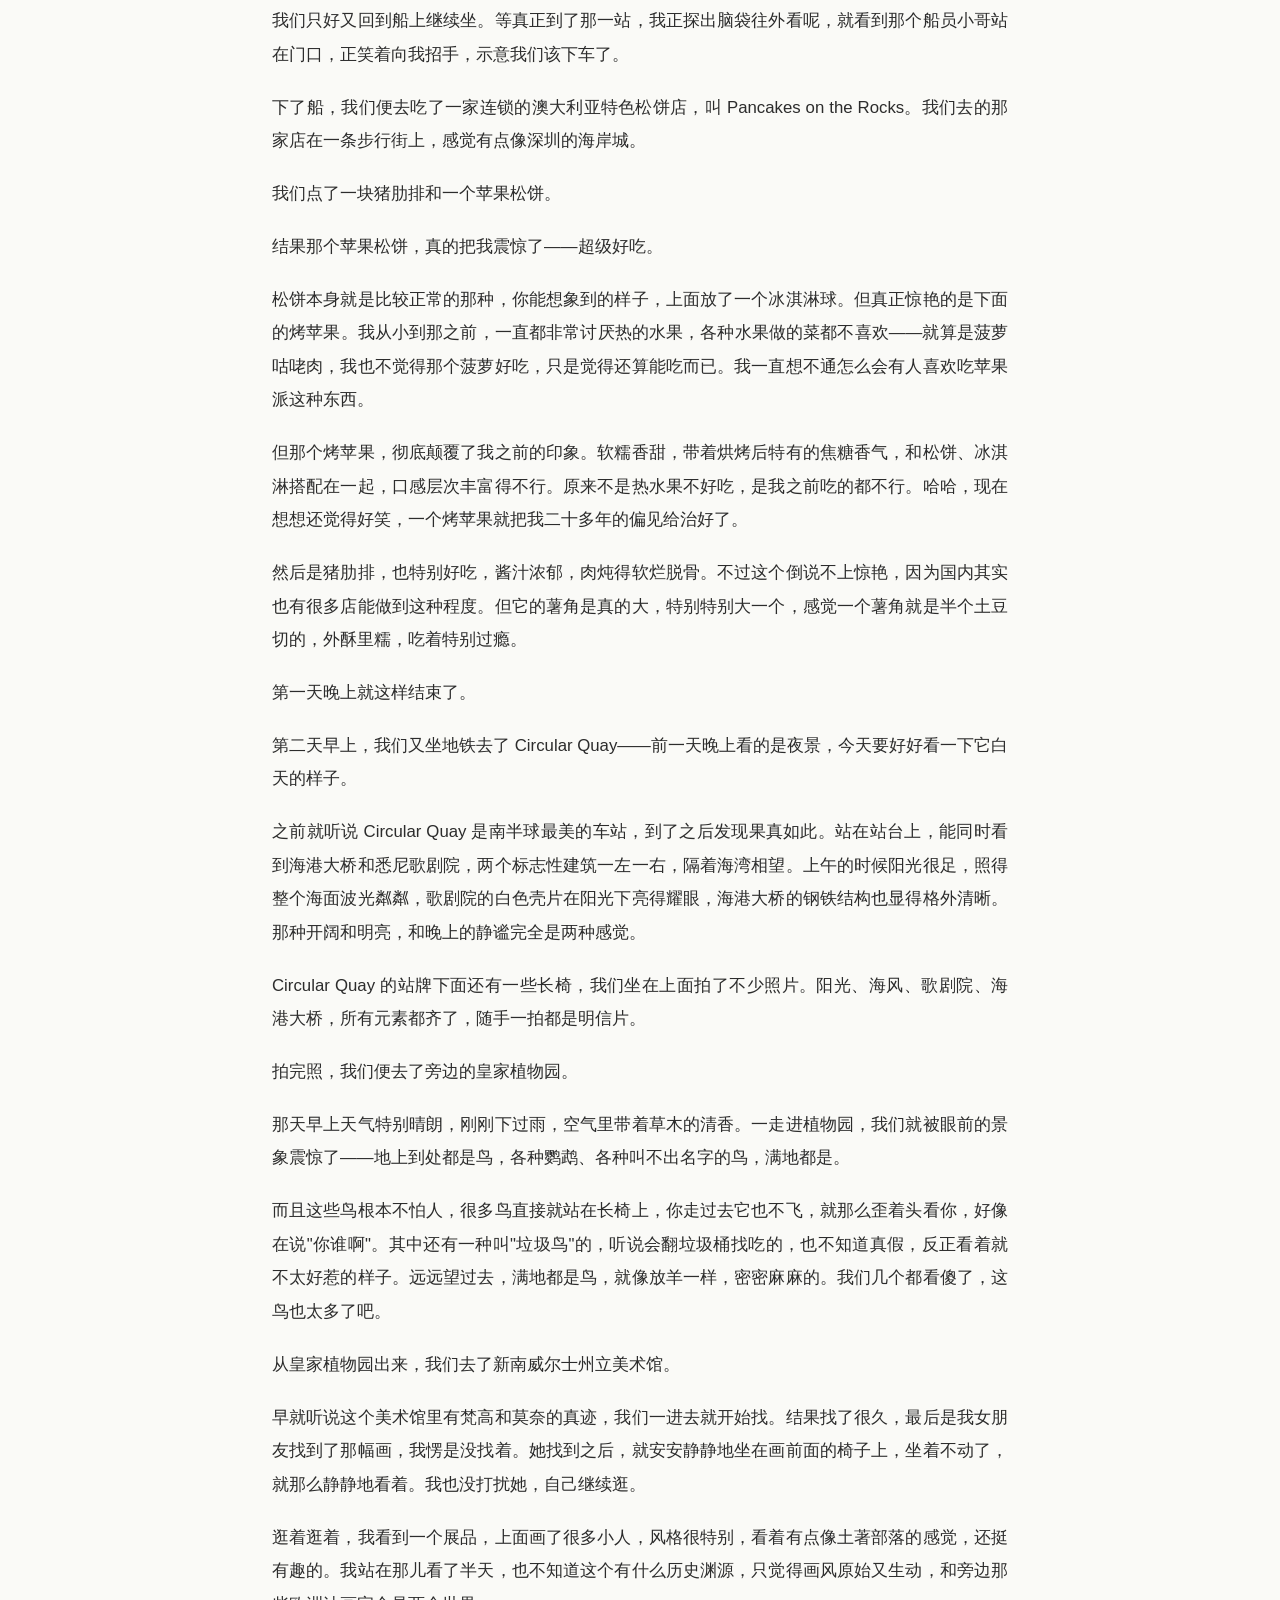
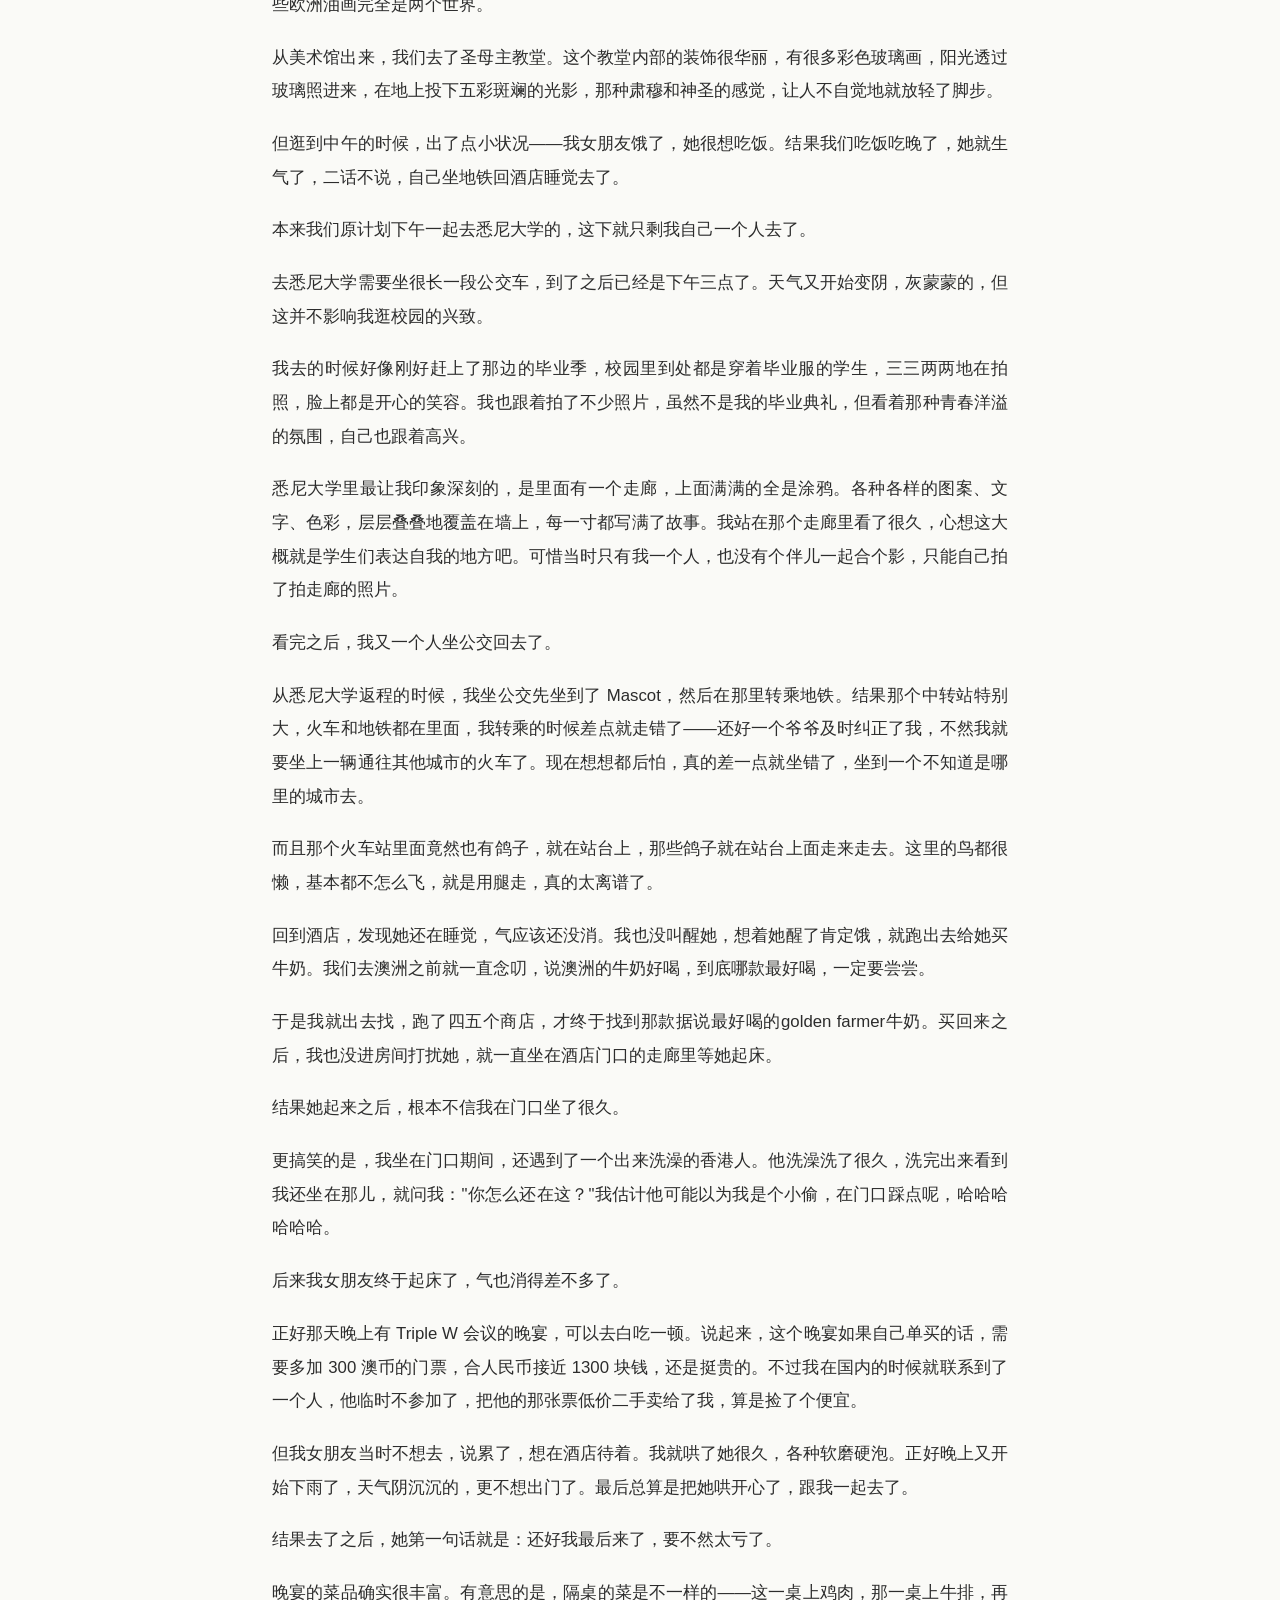
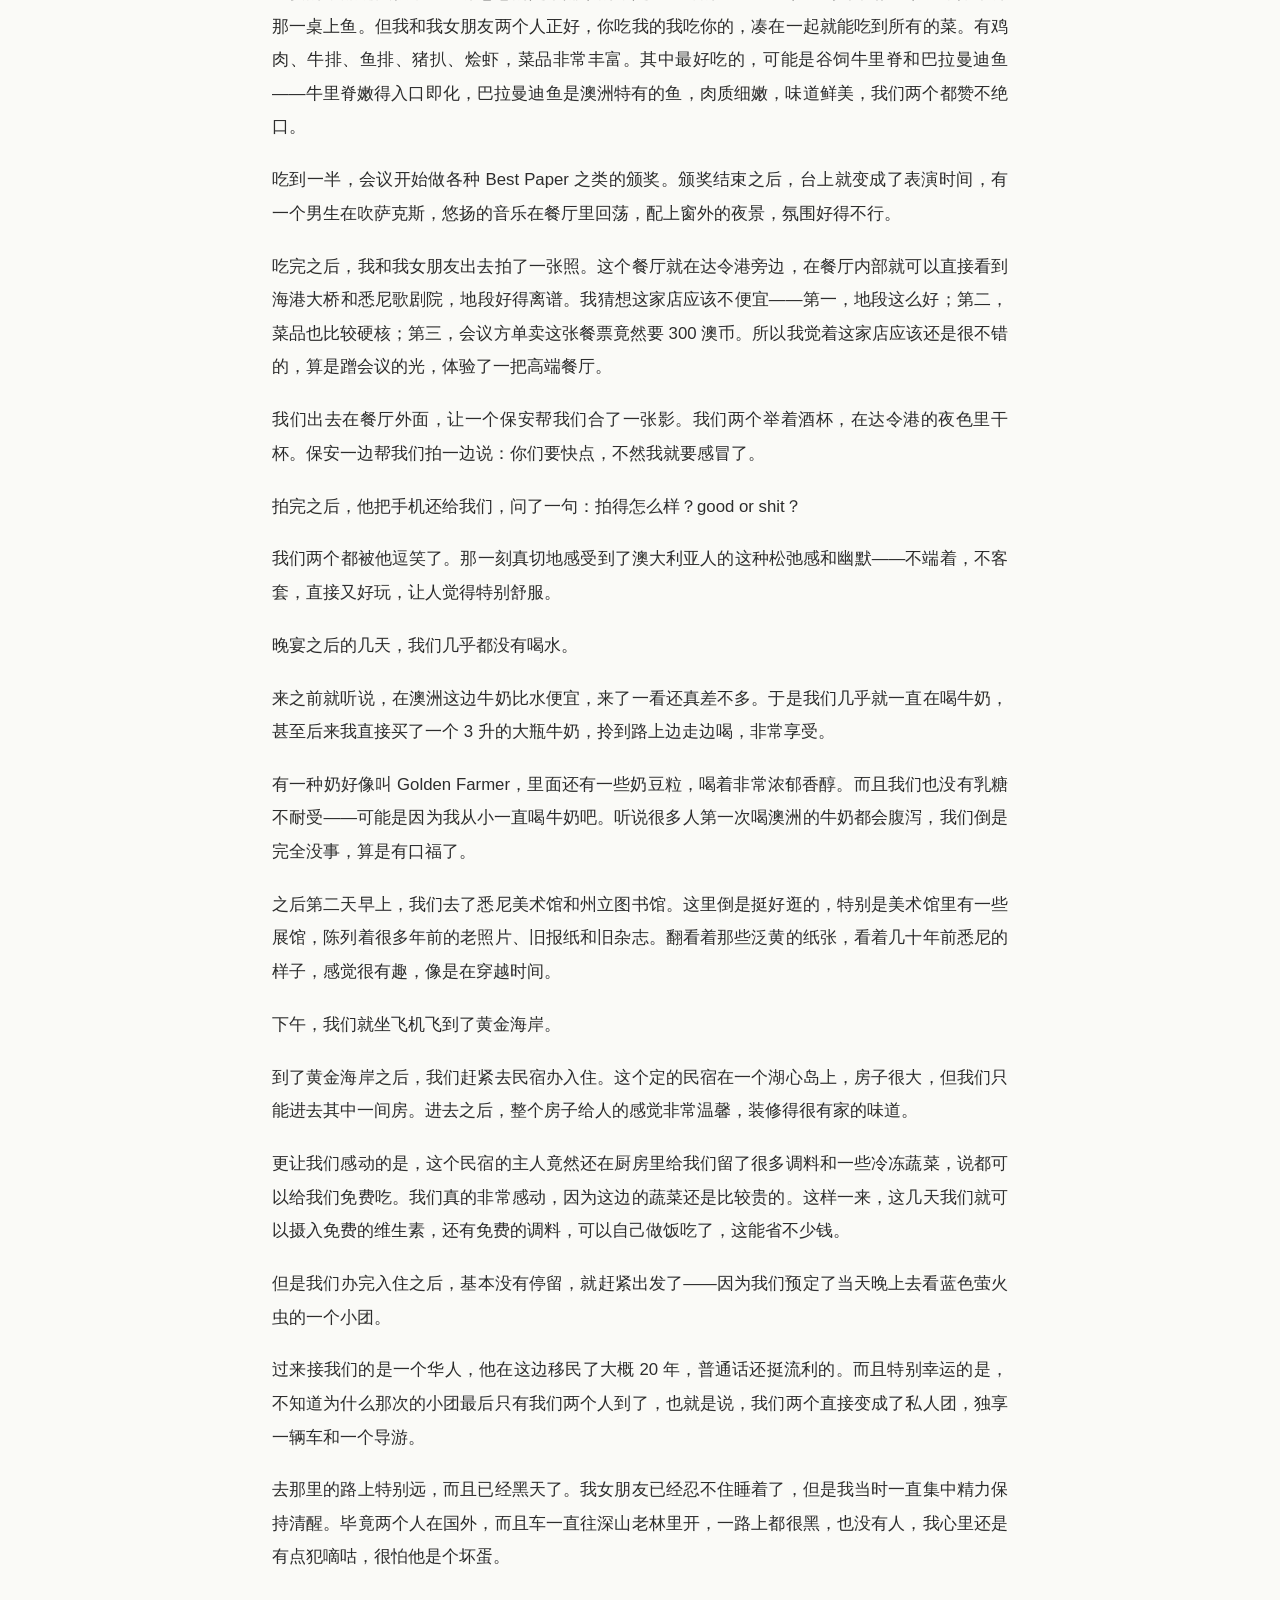
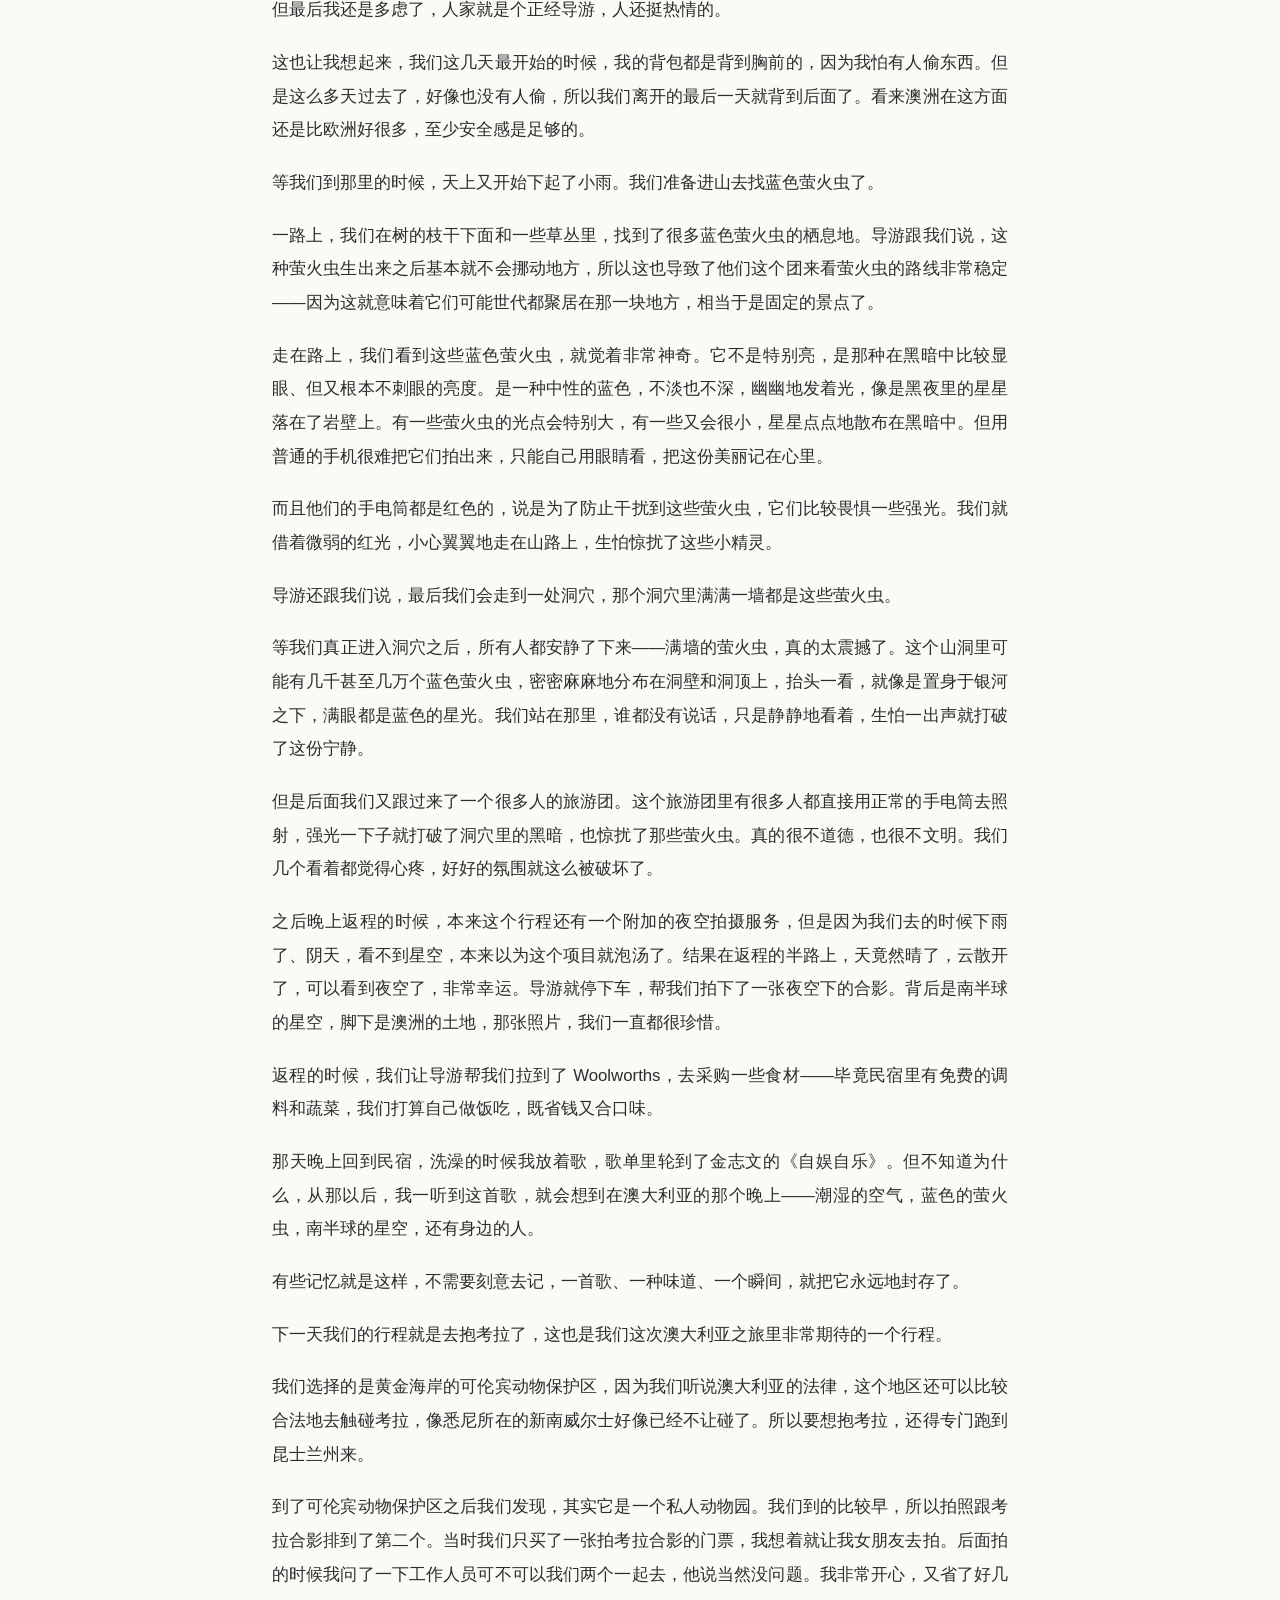
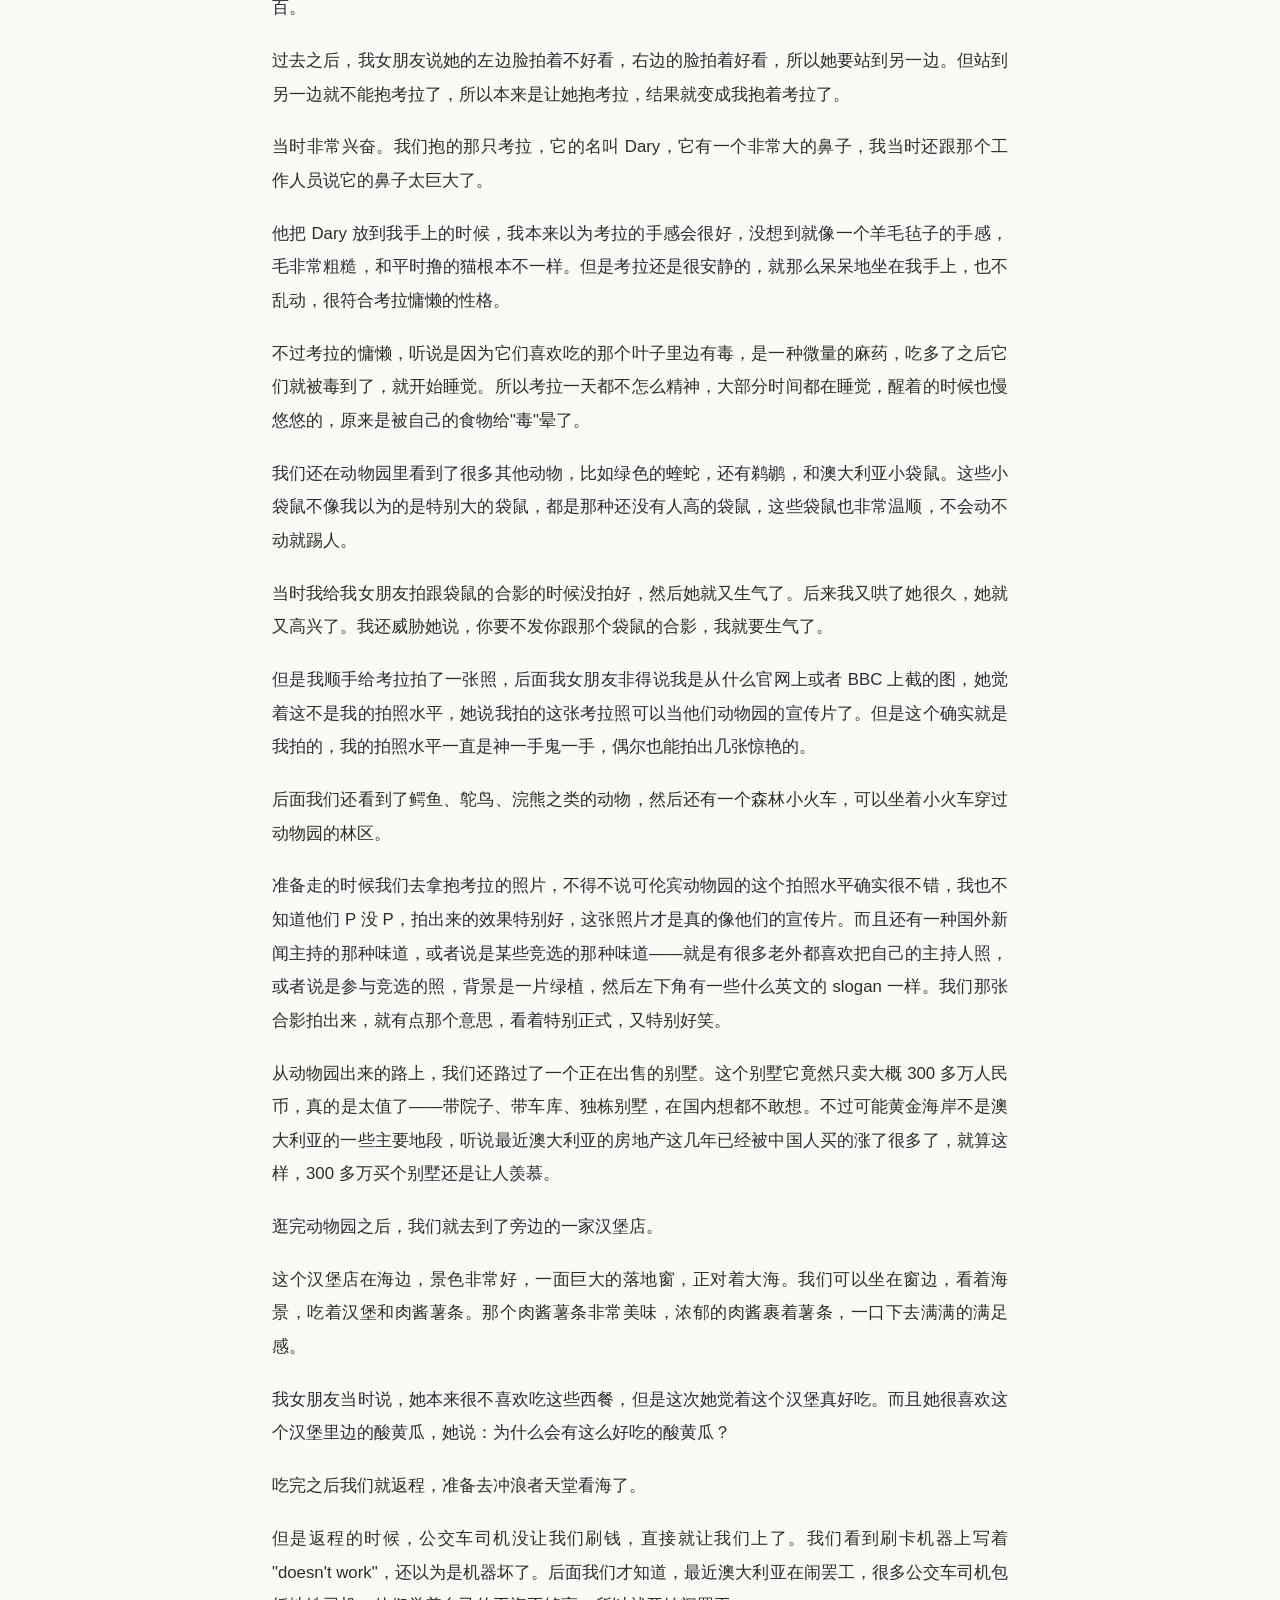
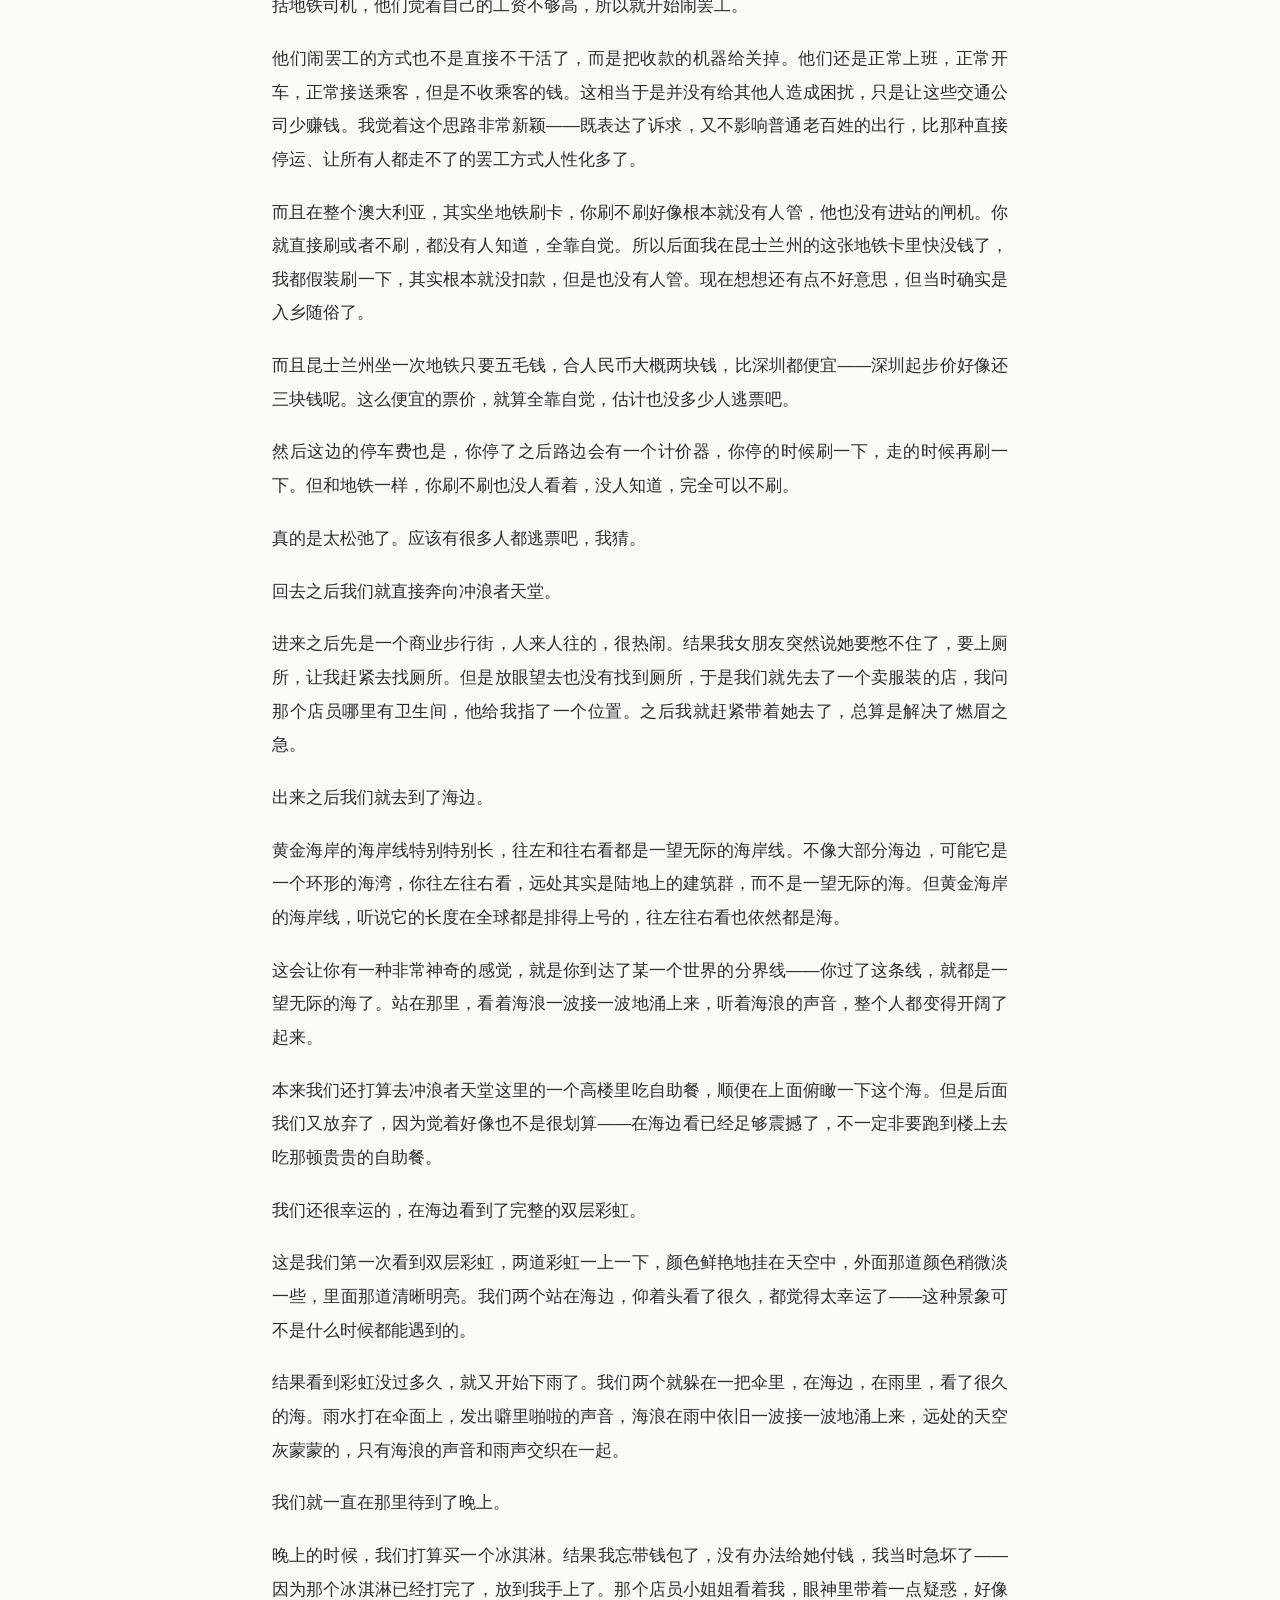
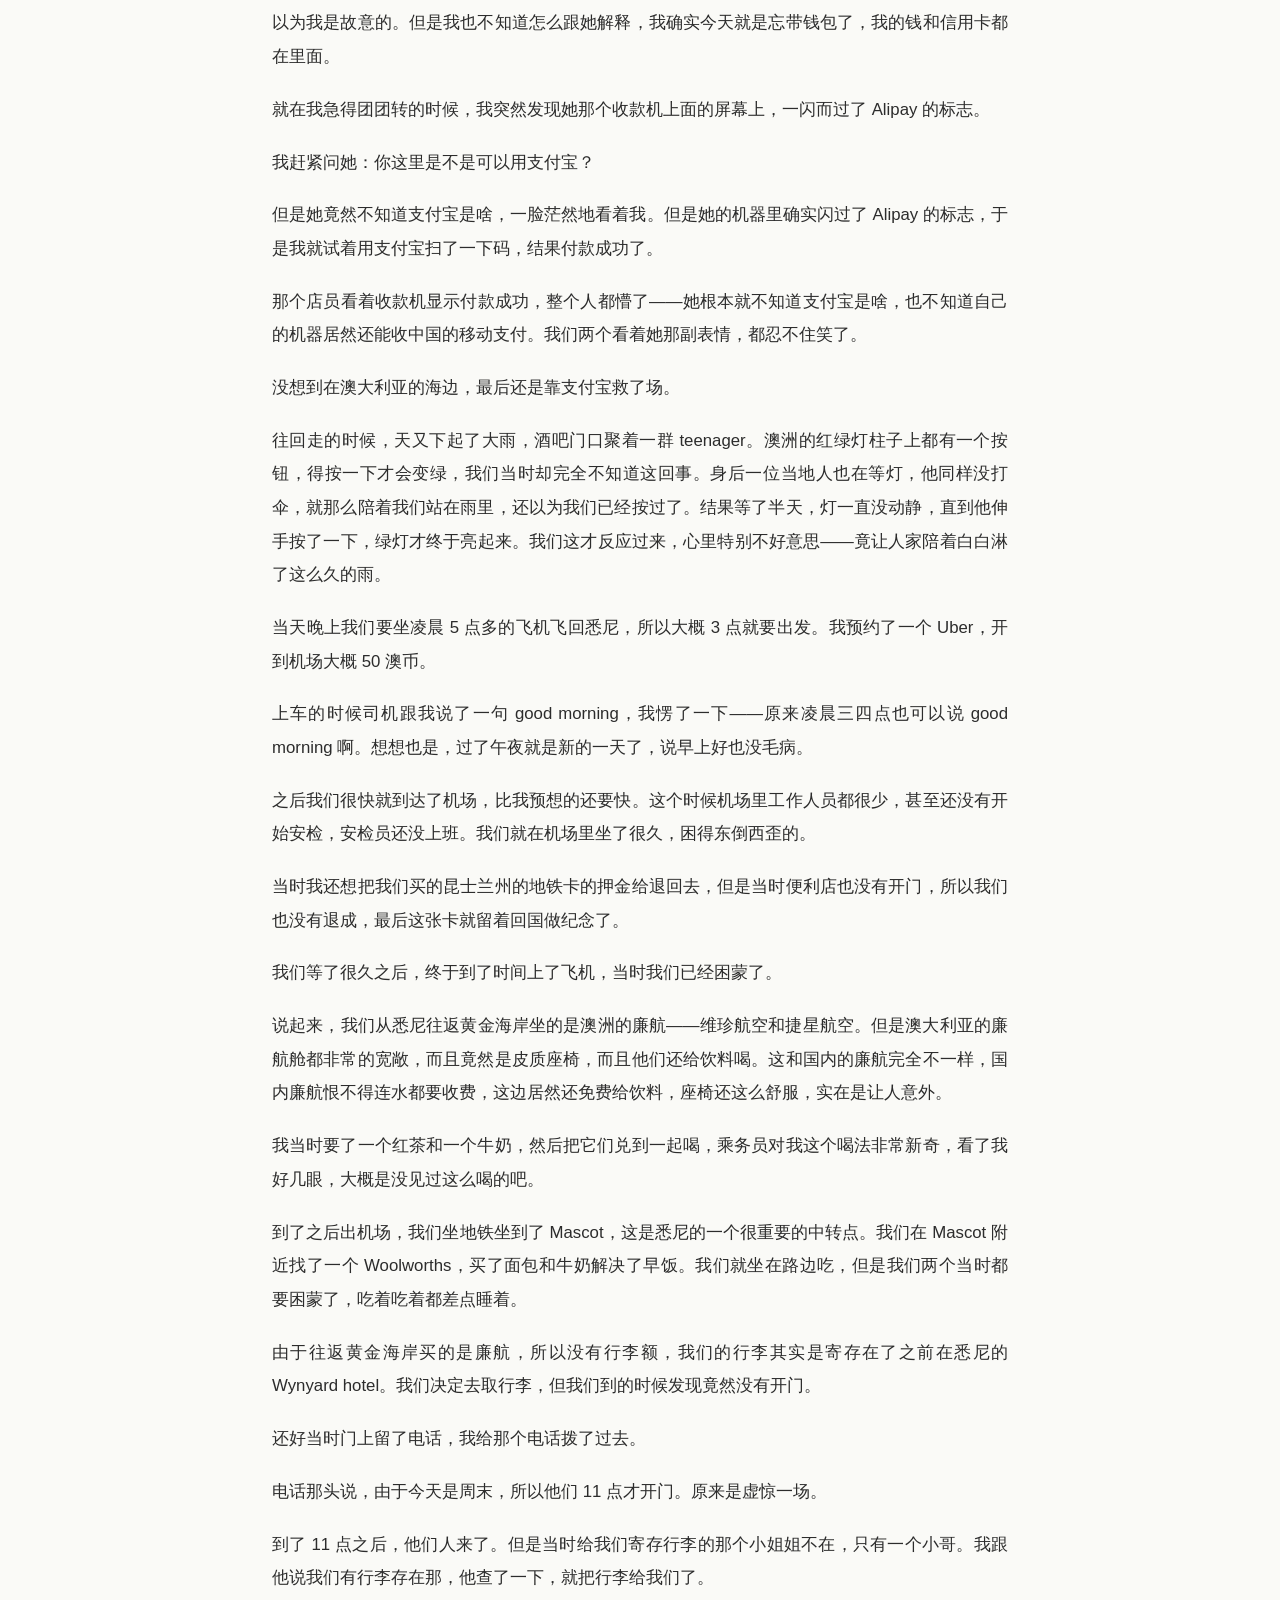
==== commit ff9443d1: "feat: 三篇文章添加封面图(压缩优化),替换图片占位符" ====
--- a/australia-2025.html
+++ b/australia-2025.html
@@ -35,7 +35,7 @@
         <div class="article-content">
 
             <!-- 图片占位 -->
-            <div class="image-placeholder">📷 在这里插入封面图（建议尺寸：1200×600）</div>
+            <img src="images/australia-cover.jpg" alt="悉尼歌剧院">
 
             <p>说起来，这次去澳大利亚的初衷，其实是去参加 Triple W 的顶会。</p>
             <p>Triple W，也就是 WWW 会议，是万维网数据挖掘领域的顶会。这一届会议在悉尼举办，我也因此有了第一次踏上澳洲大陆的机会。</p>
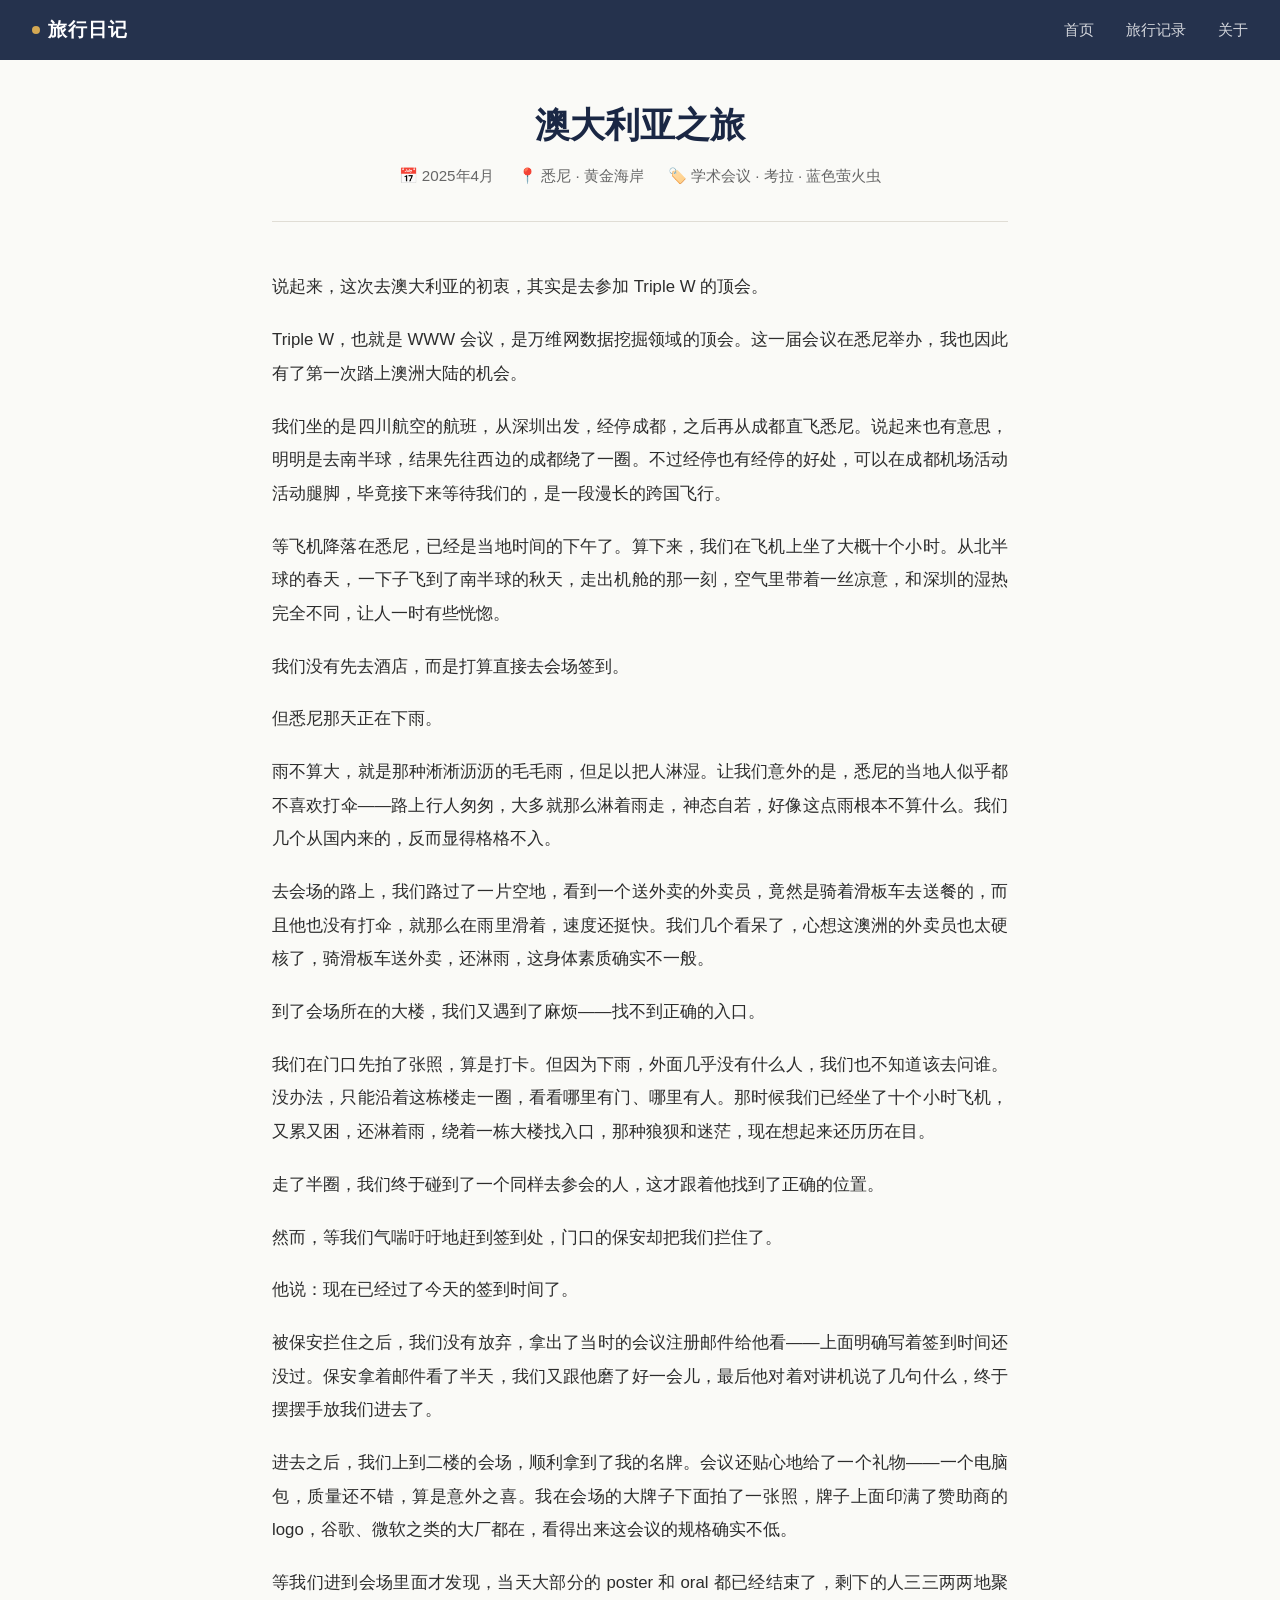
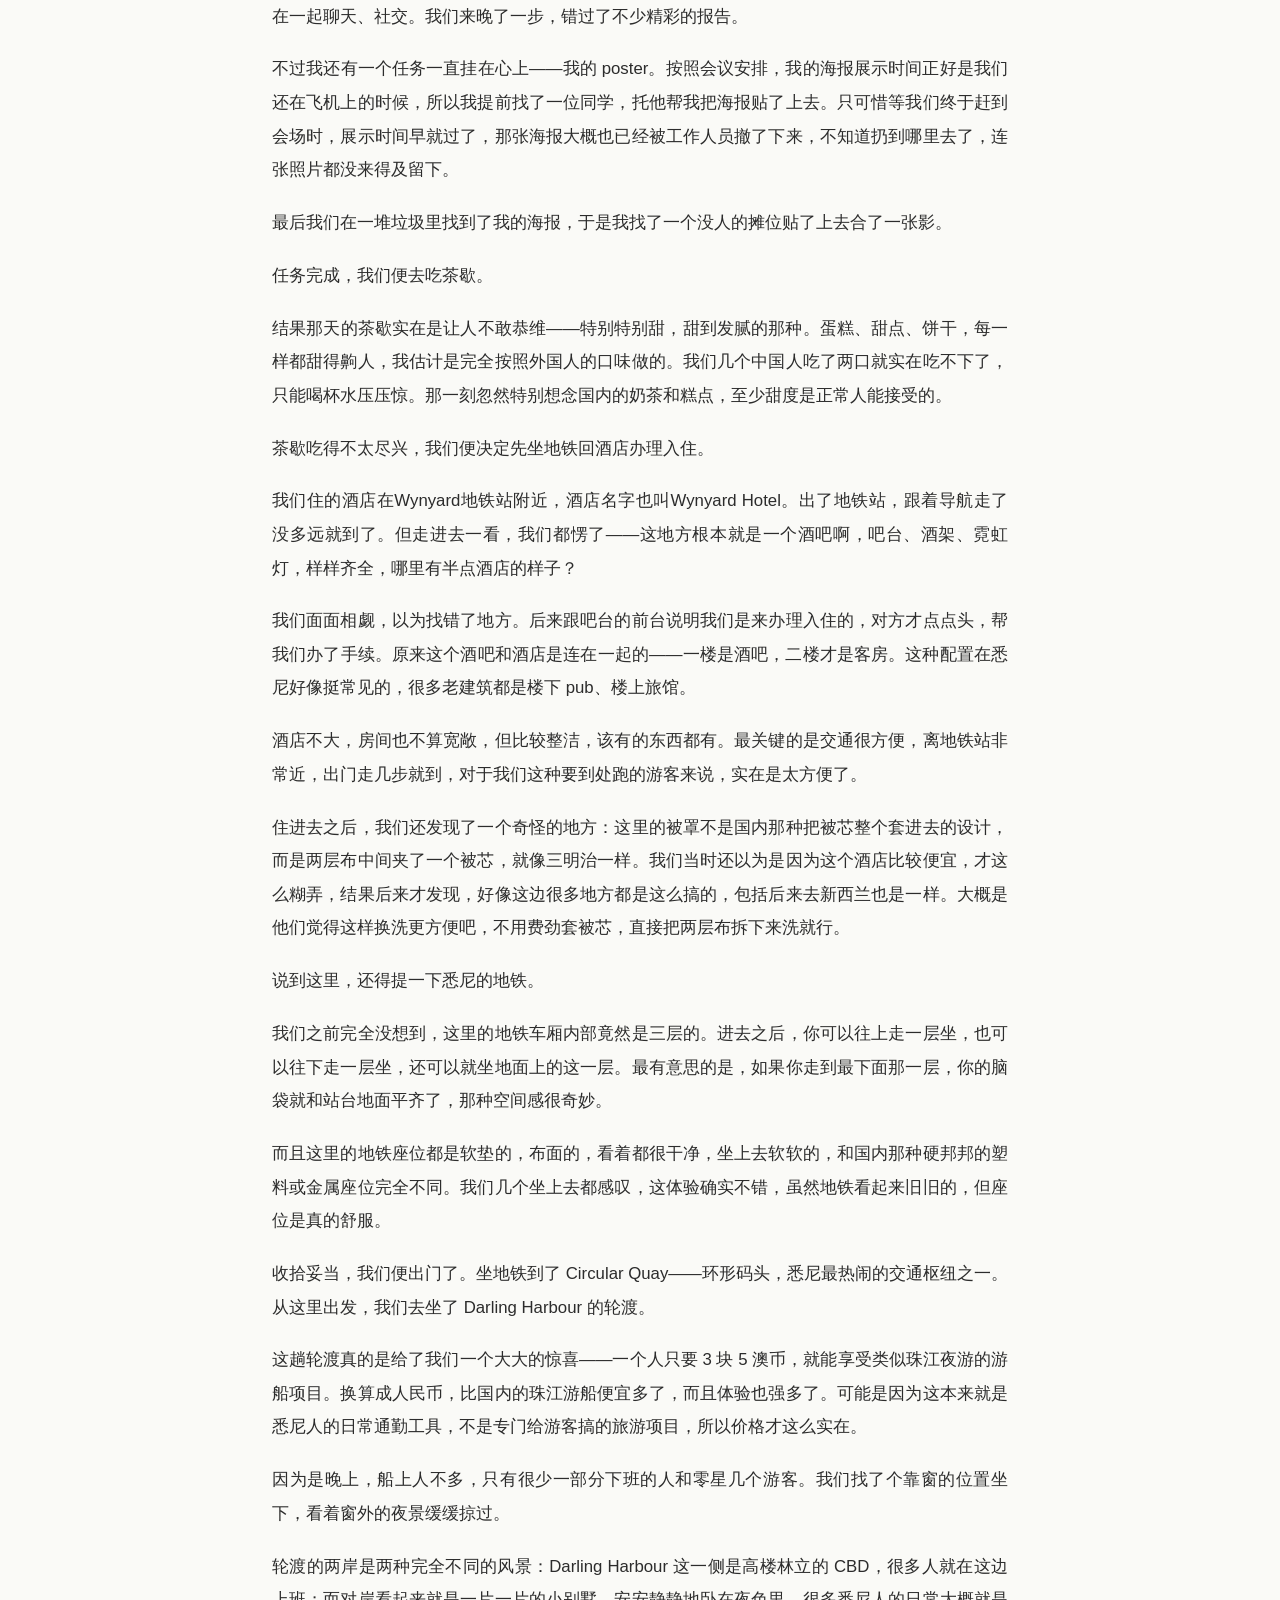
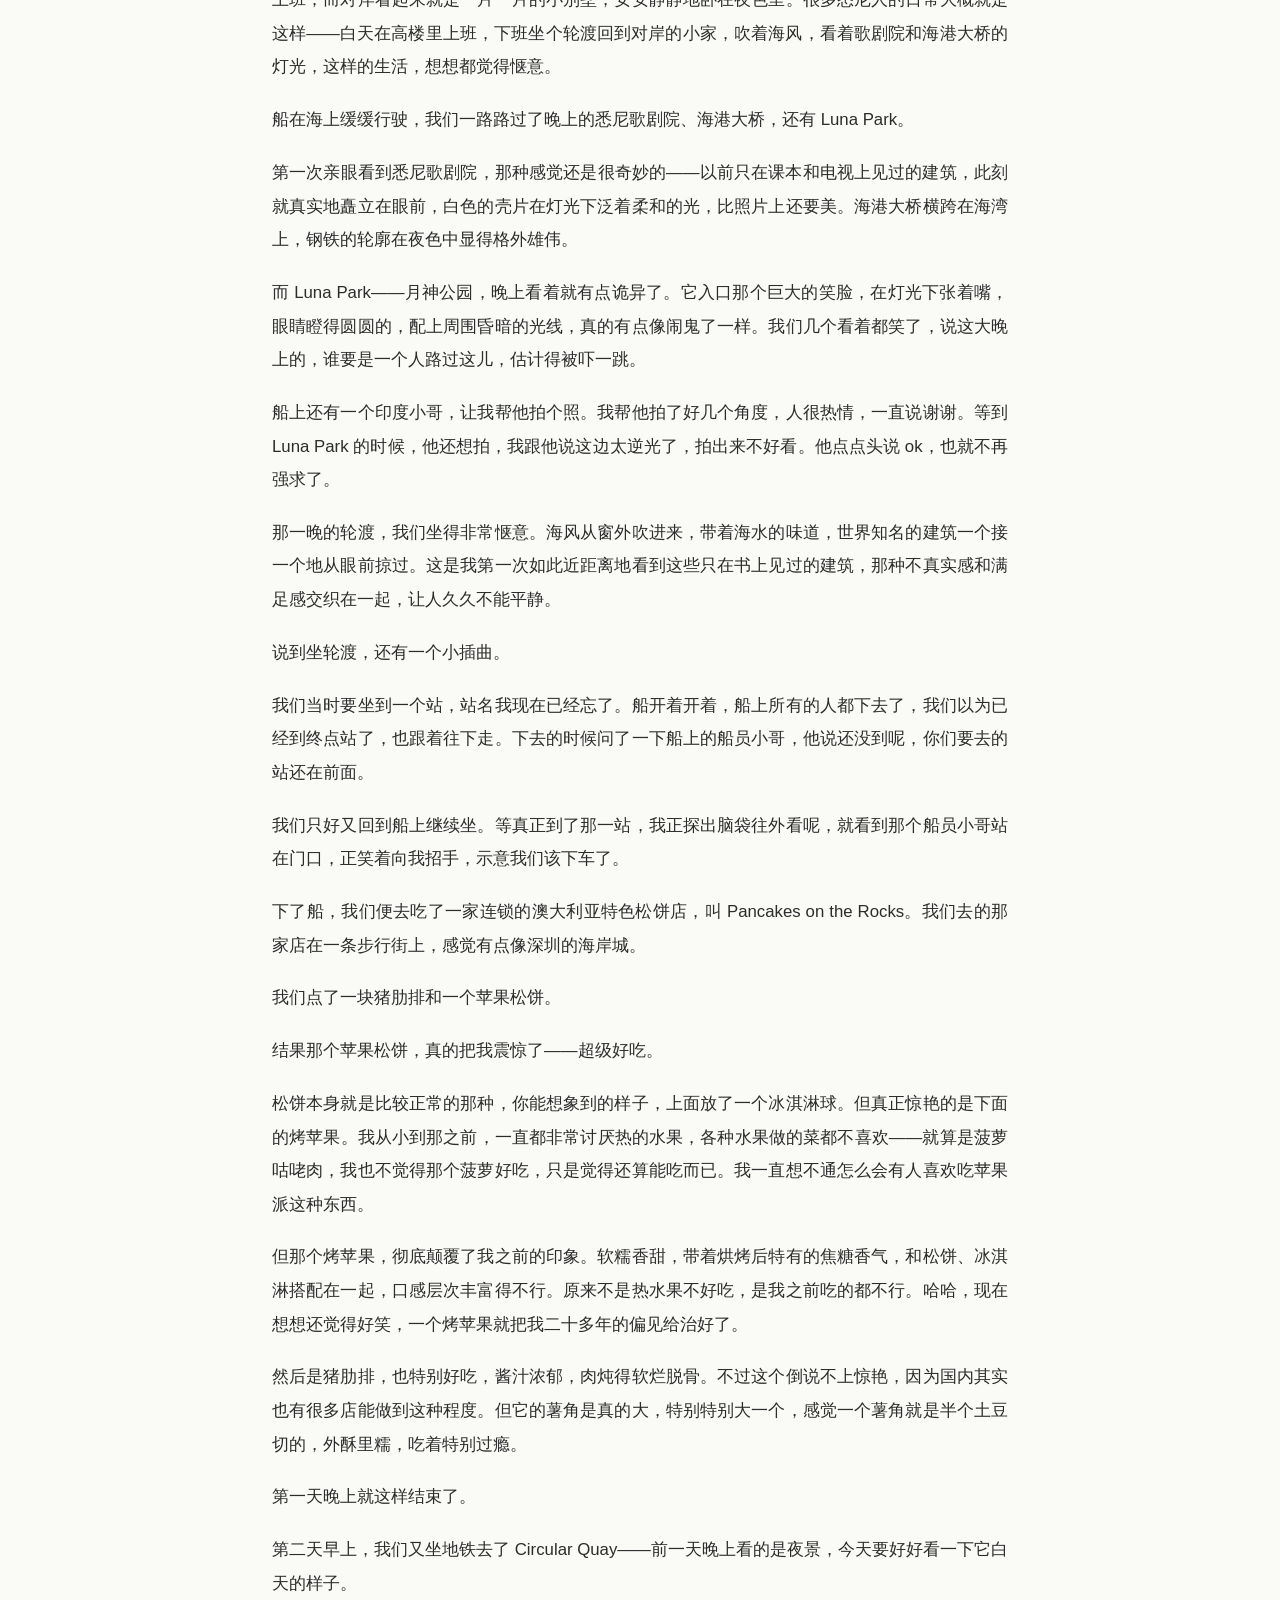
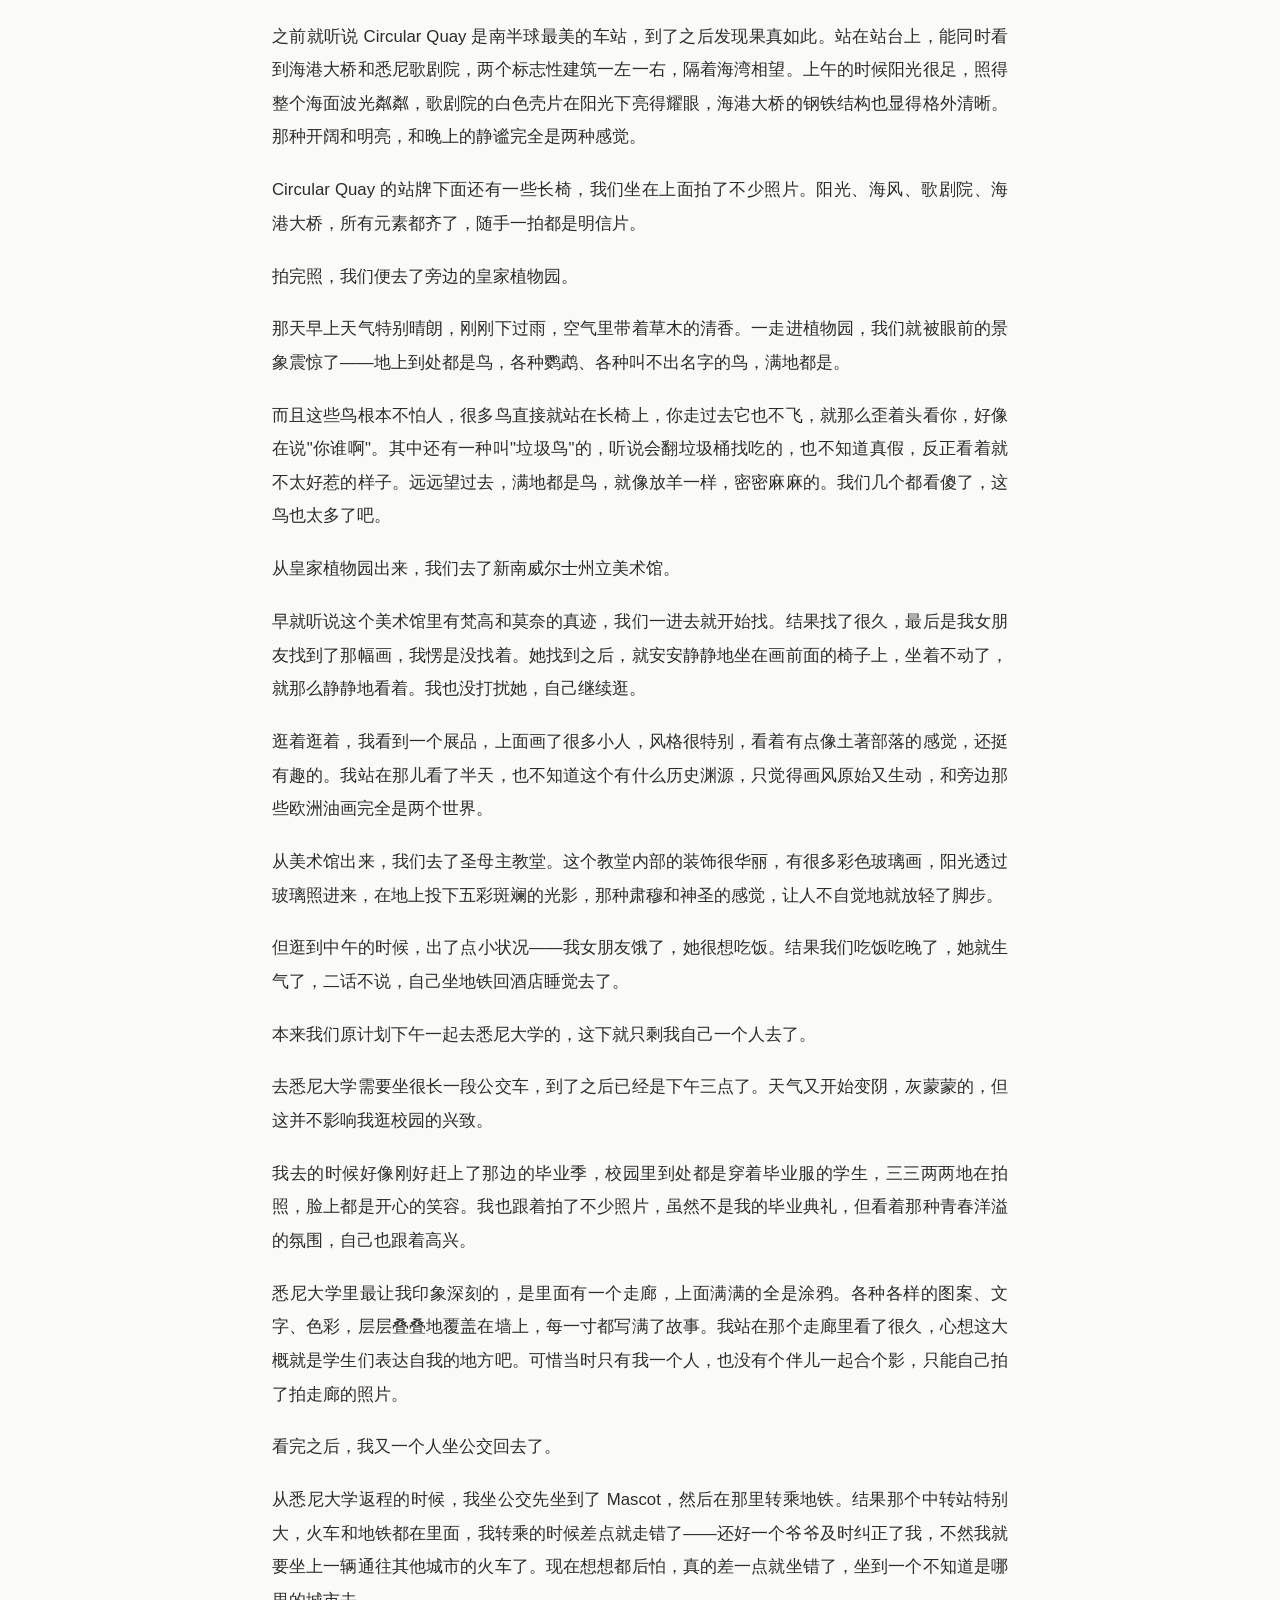
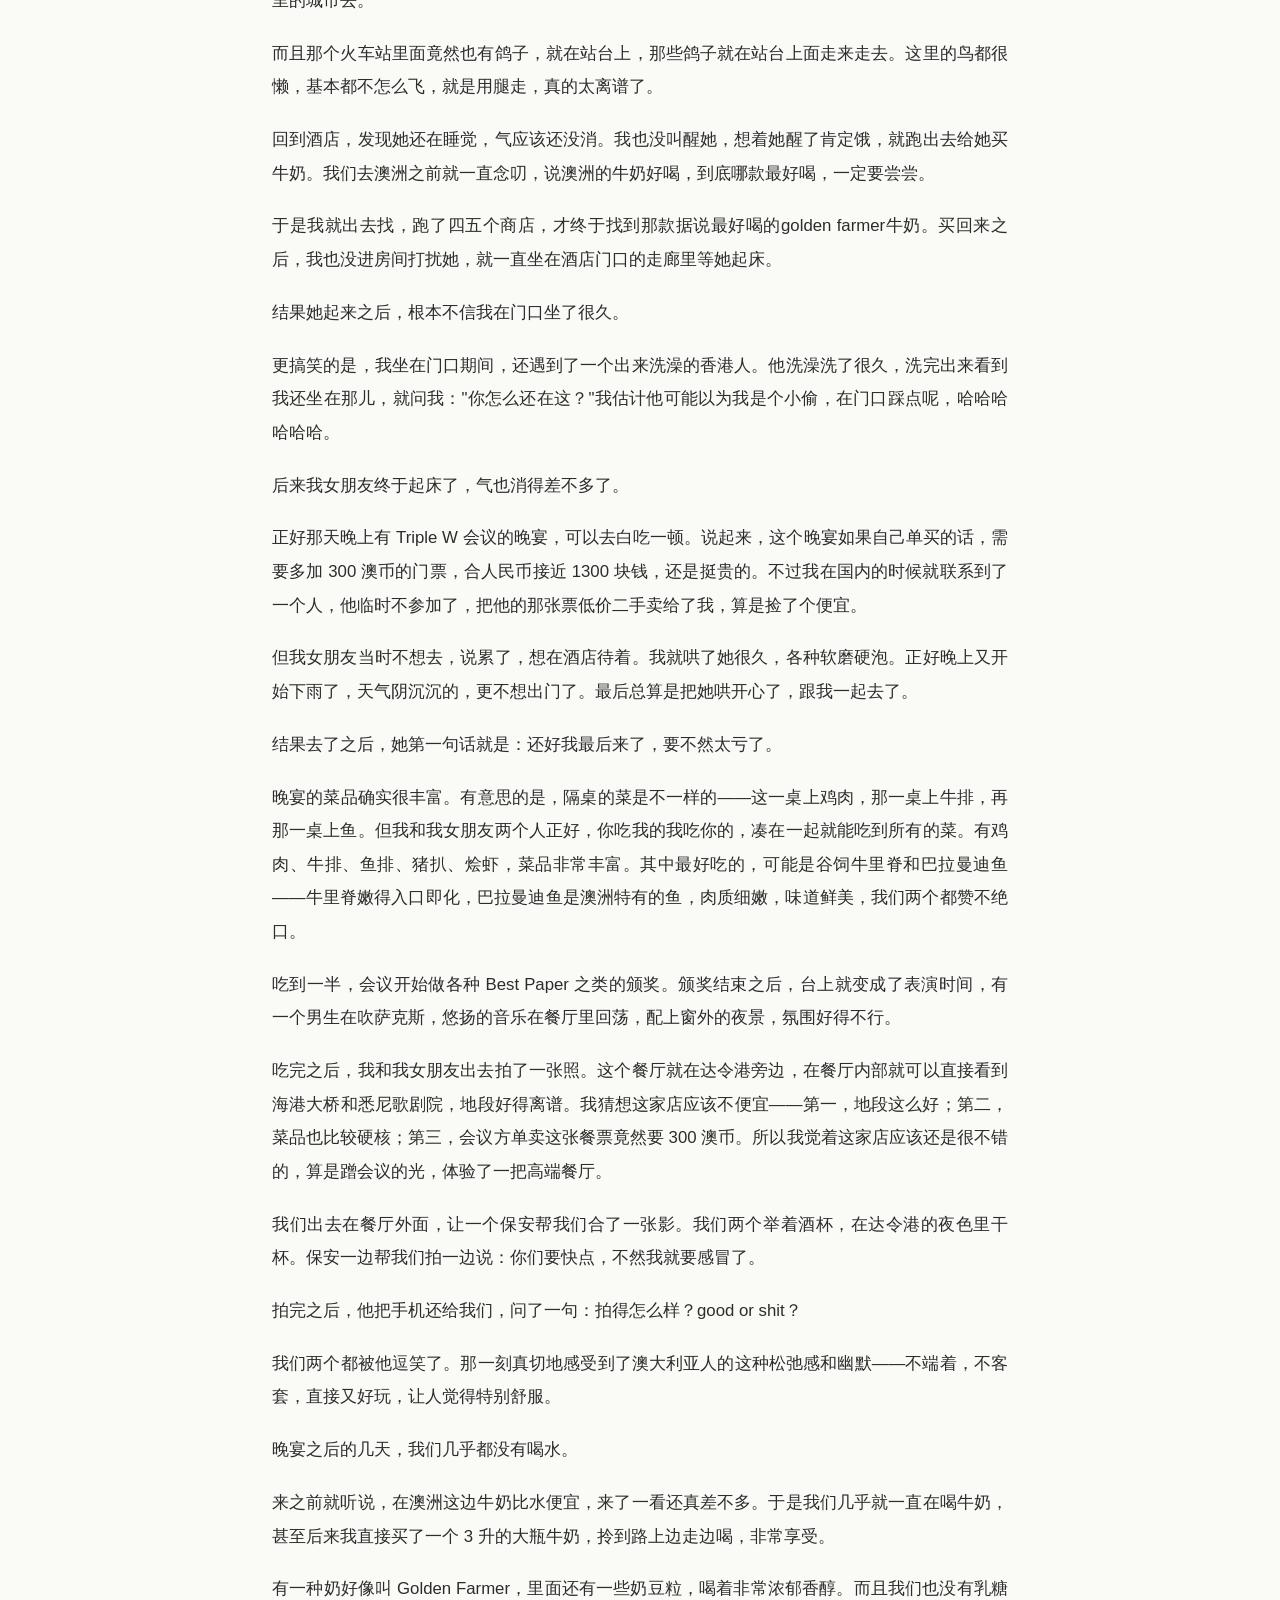
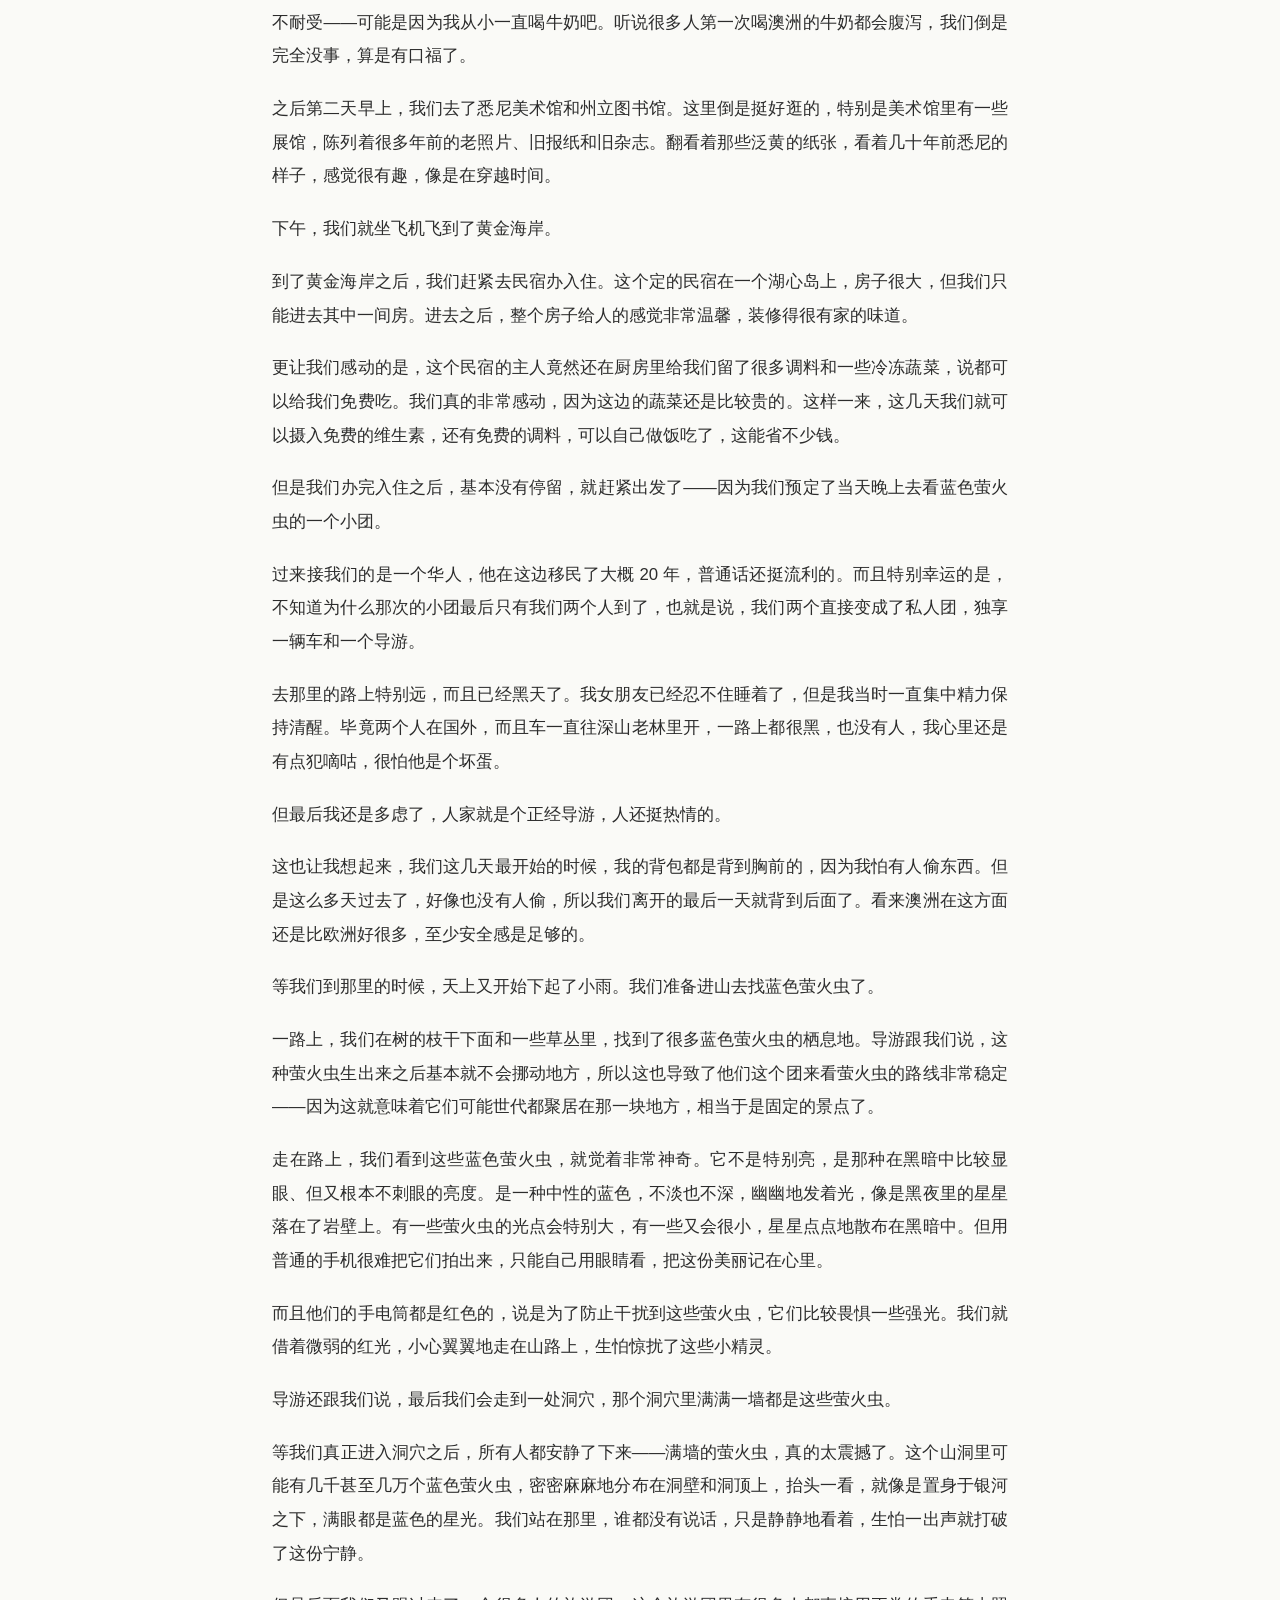
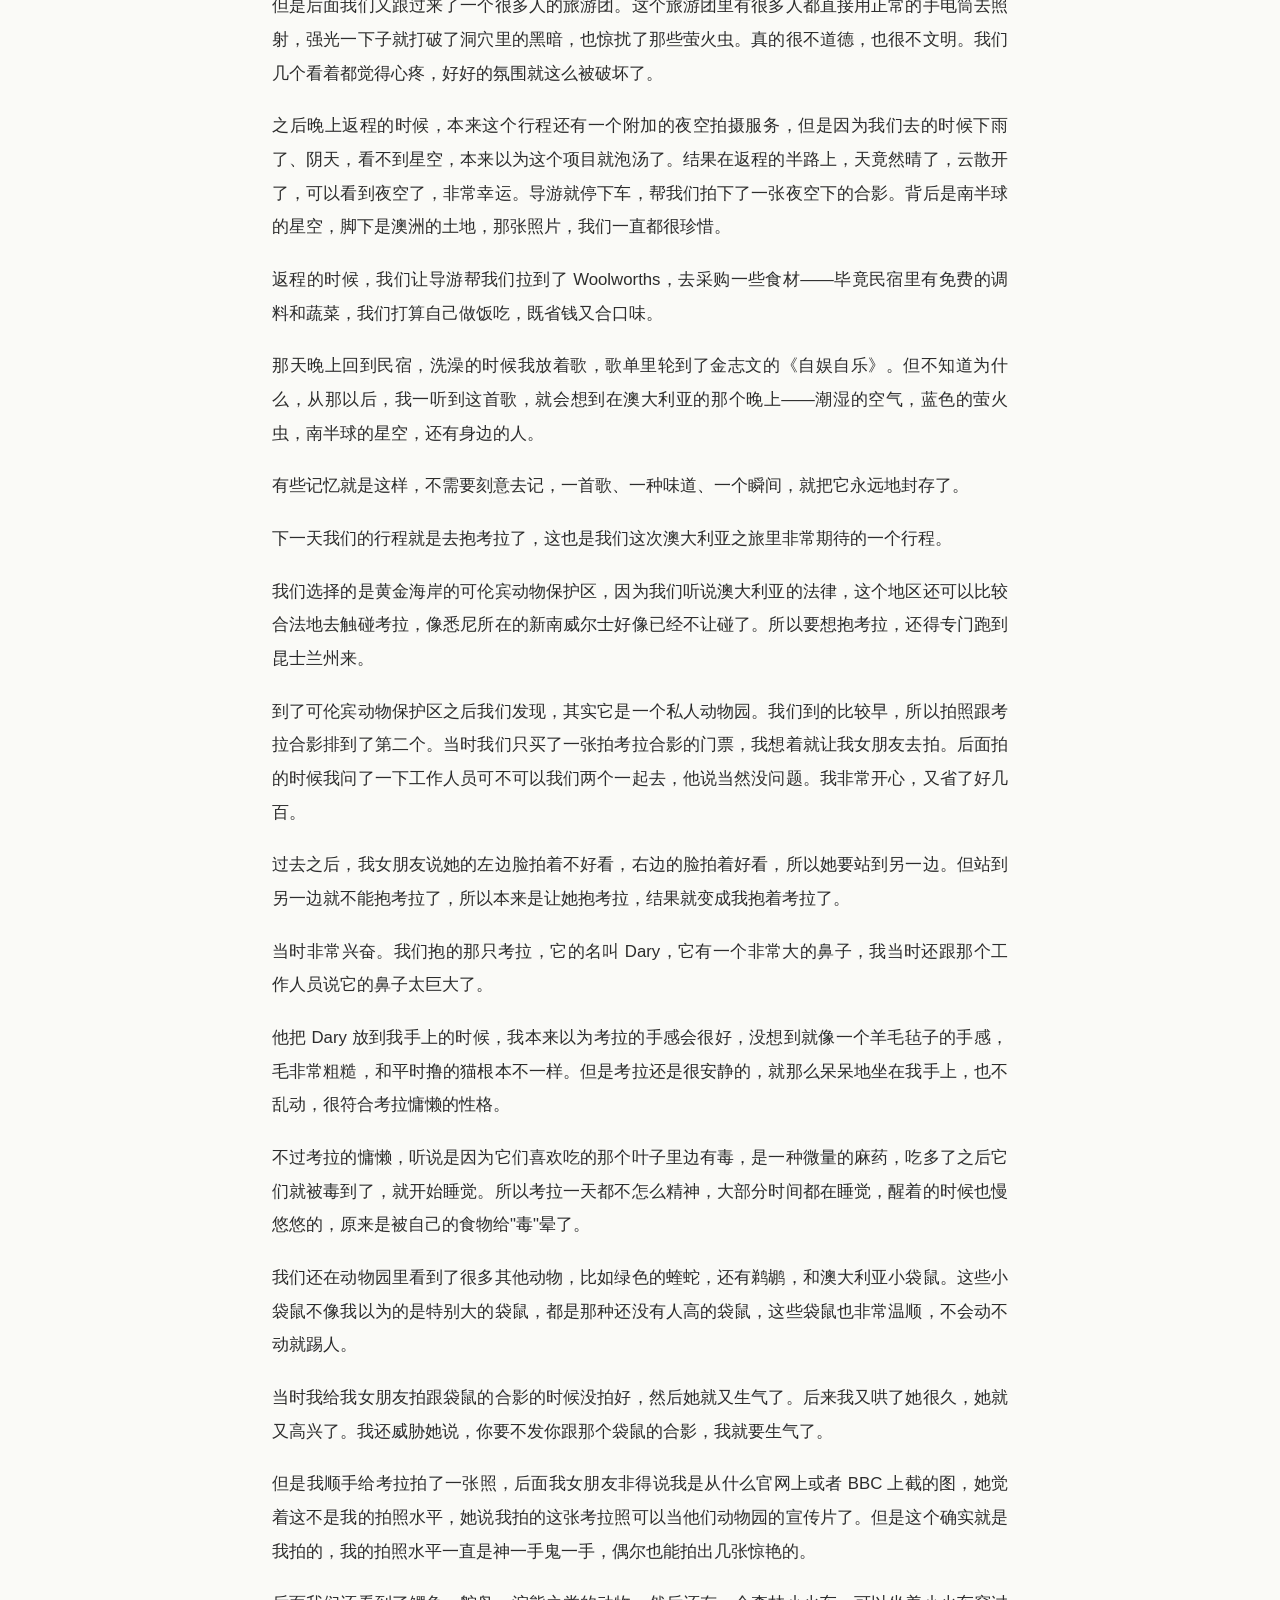
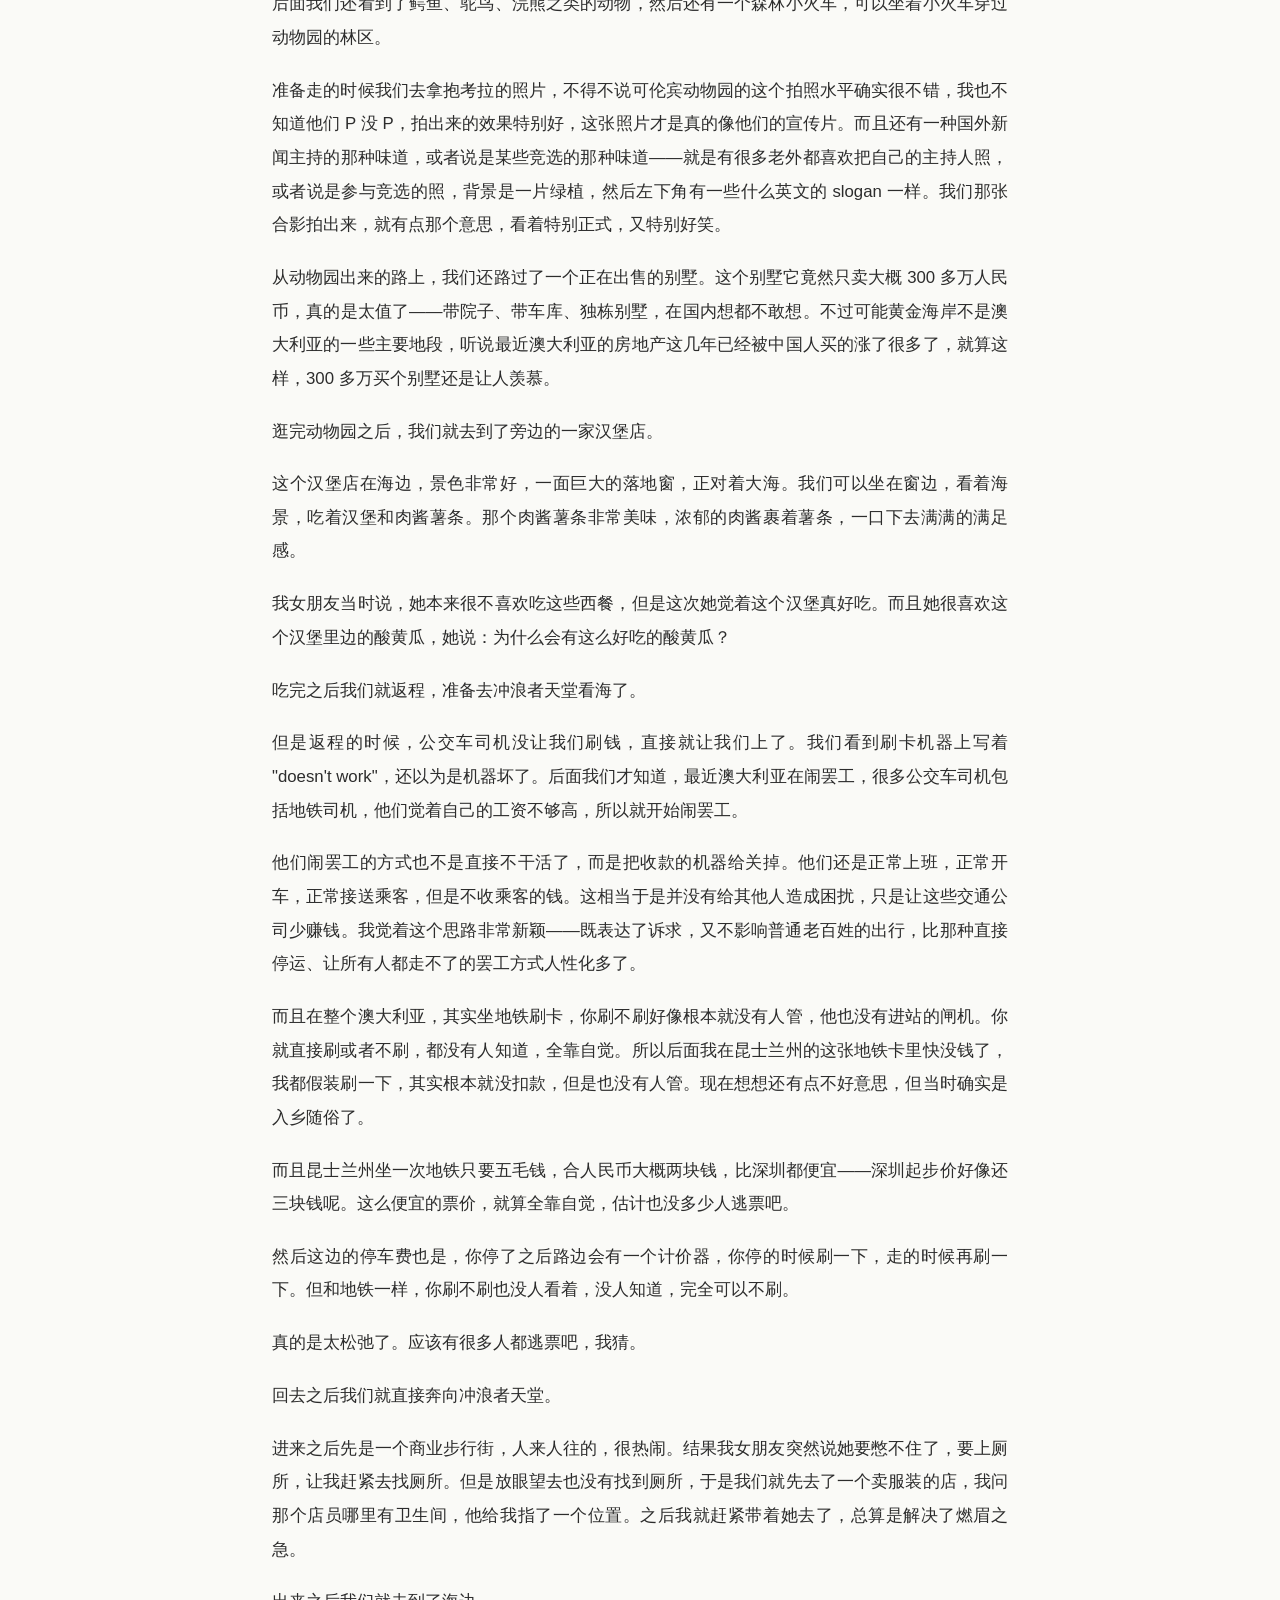
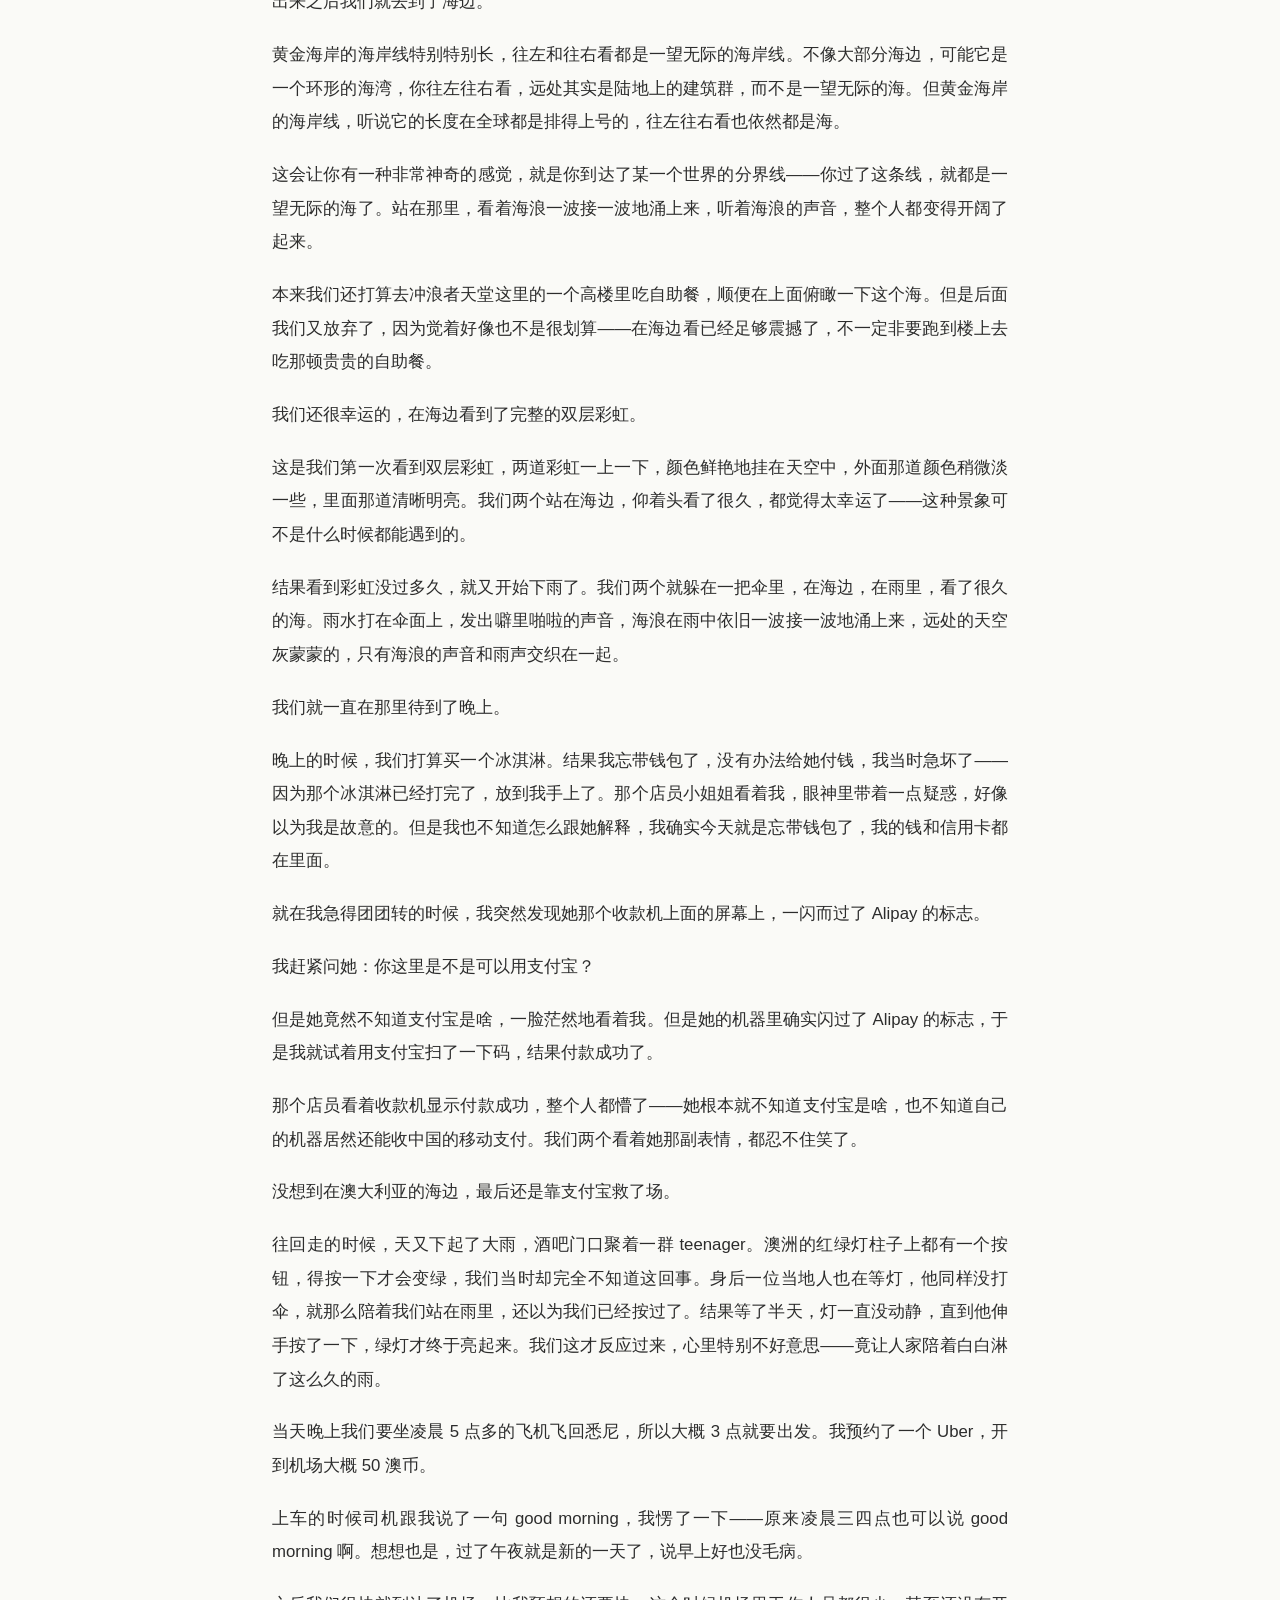
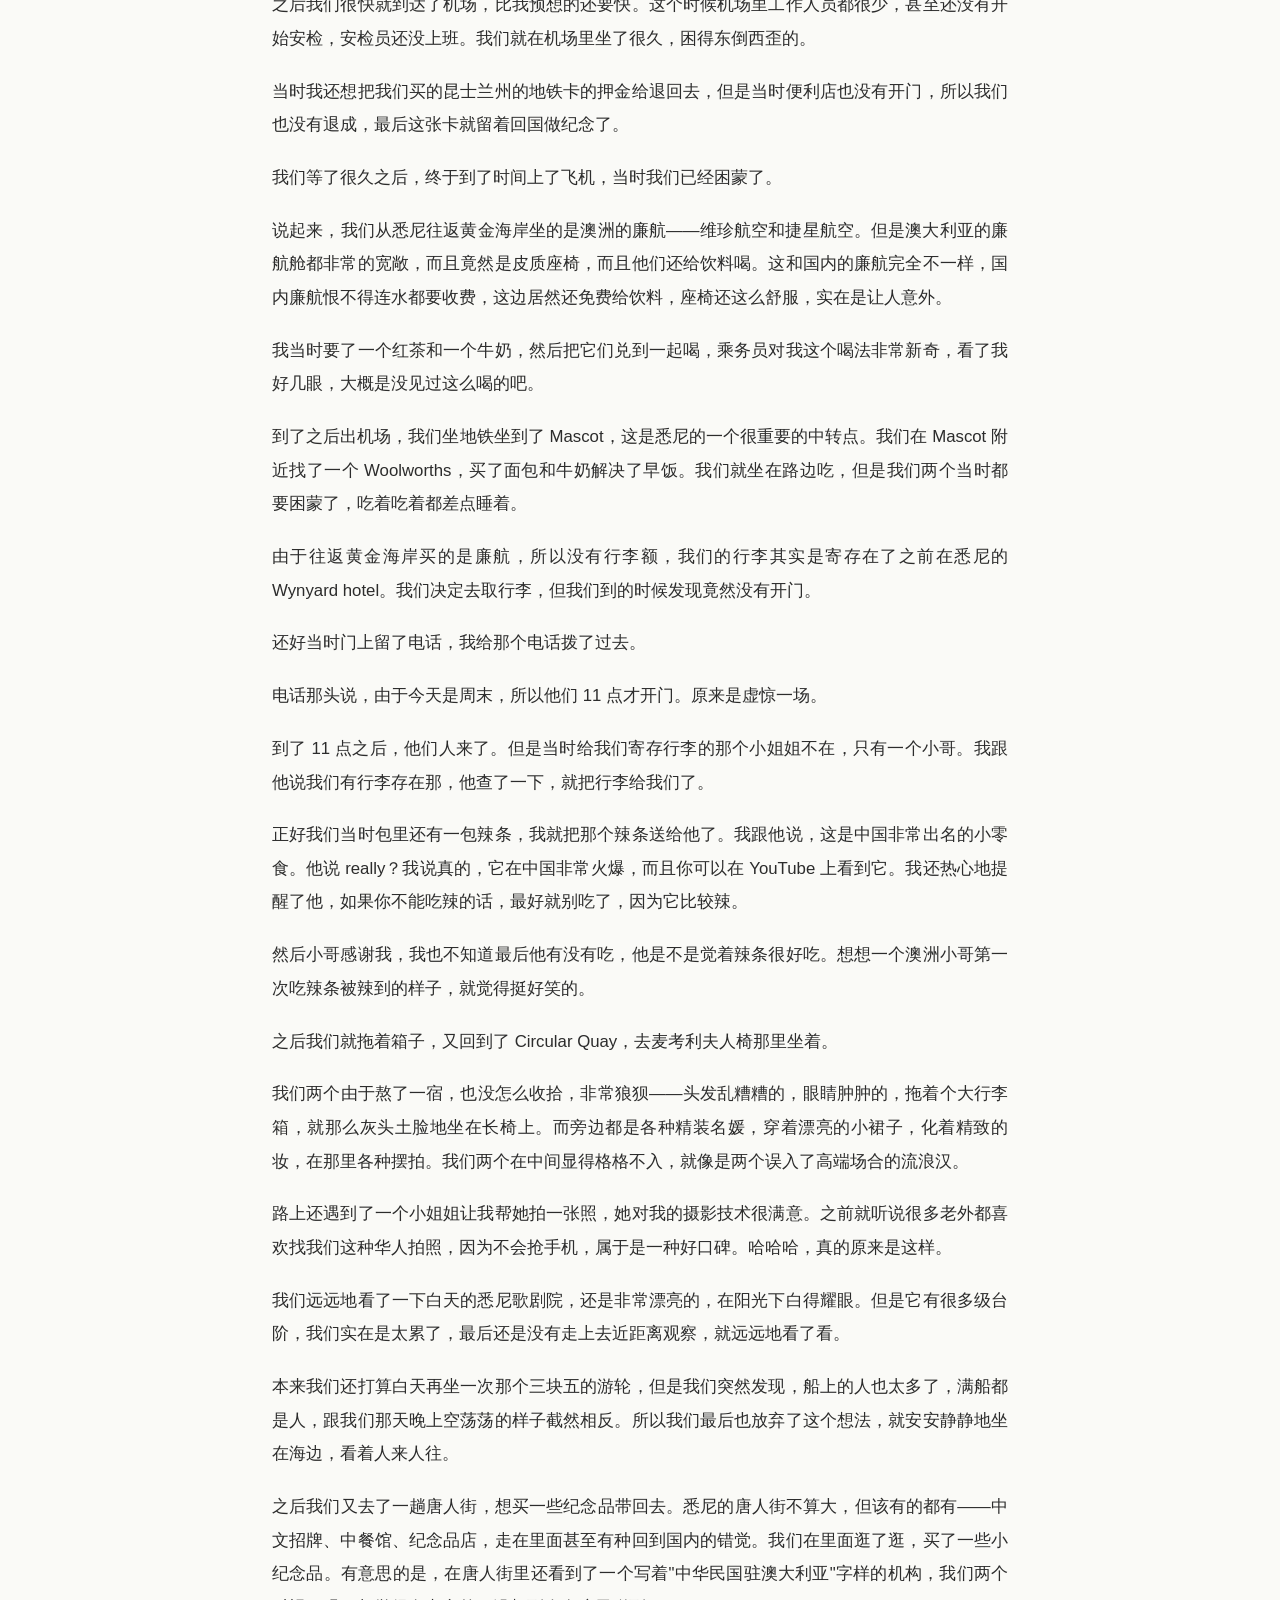
==== commit 78a43207: "edit: 删除三篇文章正文封面图" ====
--- a/australia-2025.html
+++ b/australia-2025.html
@@ -35,7 +35,7 @@
         <div class="article-content">
 
             <!-- 图片占位 -->
-            <img src="images/australia-cover.jpg" alt="悉尼歌剧院">
+            
 
             <p>说起来，这次去澳大利亚的初衷，其实是去参加 Triple W 的顶会。</p>
             <p>Triple W，也就是 WWW 会议，是万维网数据挖掘领域的顶会。这一届会议在悉尼举办，我也因此有了第一次踏上澳洲大陆的机会。</p>
@@ -236,4 +236,4 @@
     </footer>
 
 </body>
-</html>
+</html>
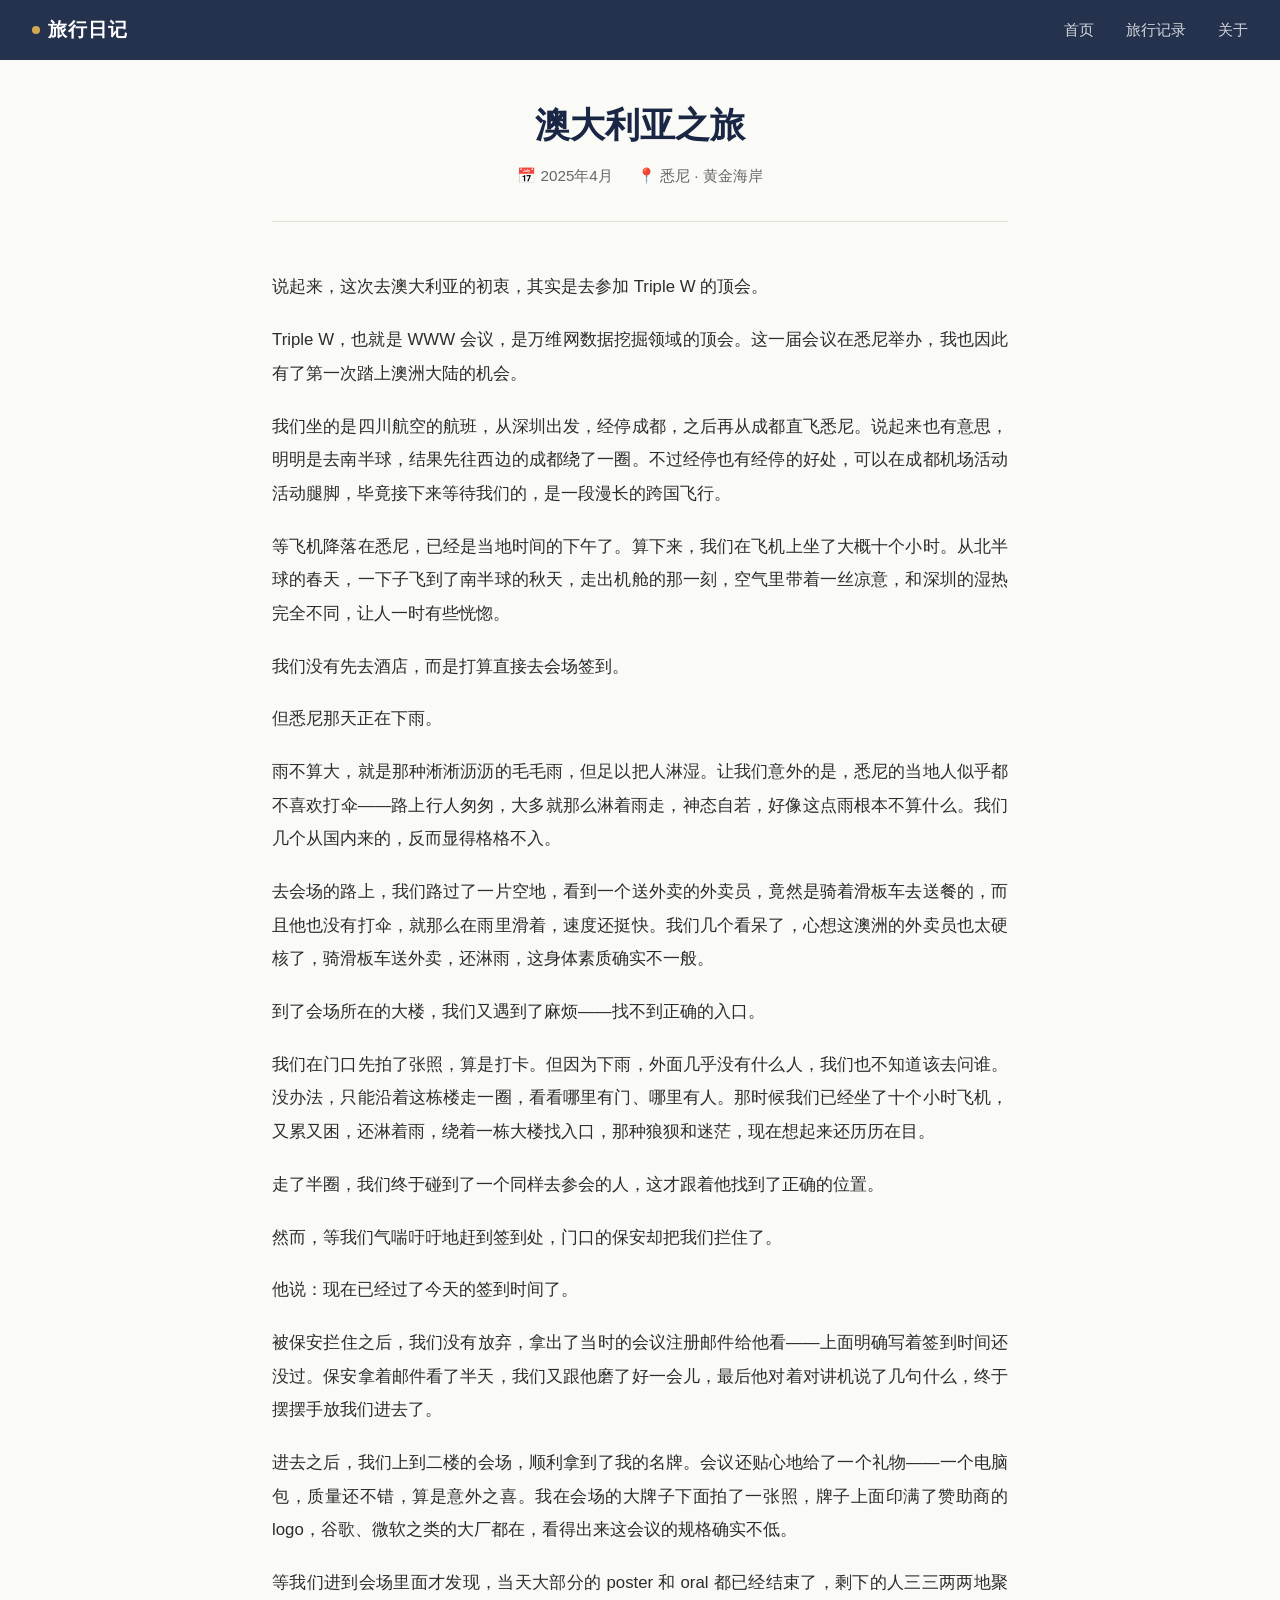
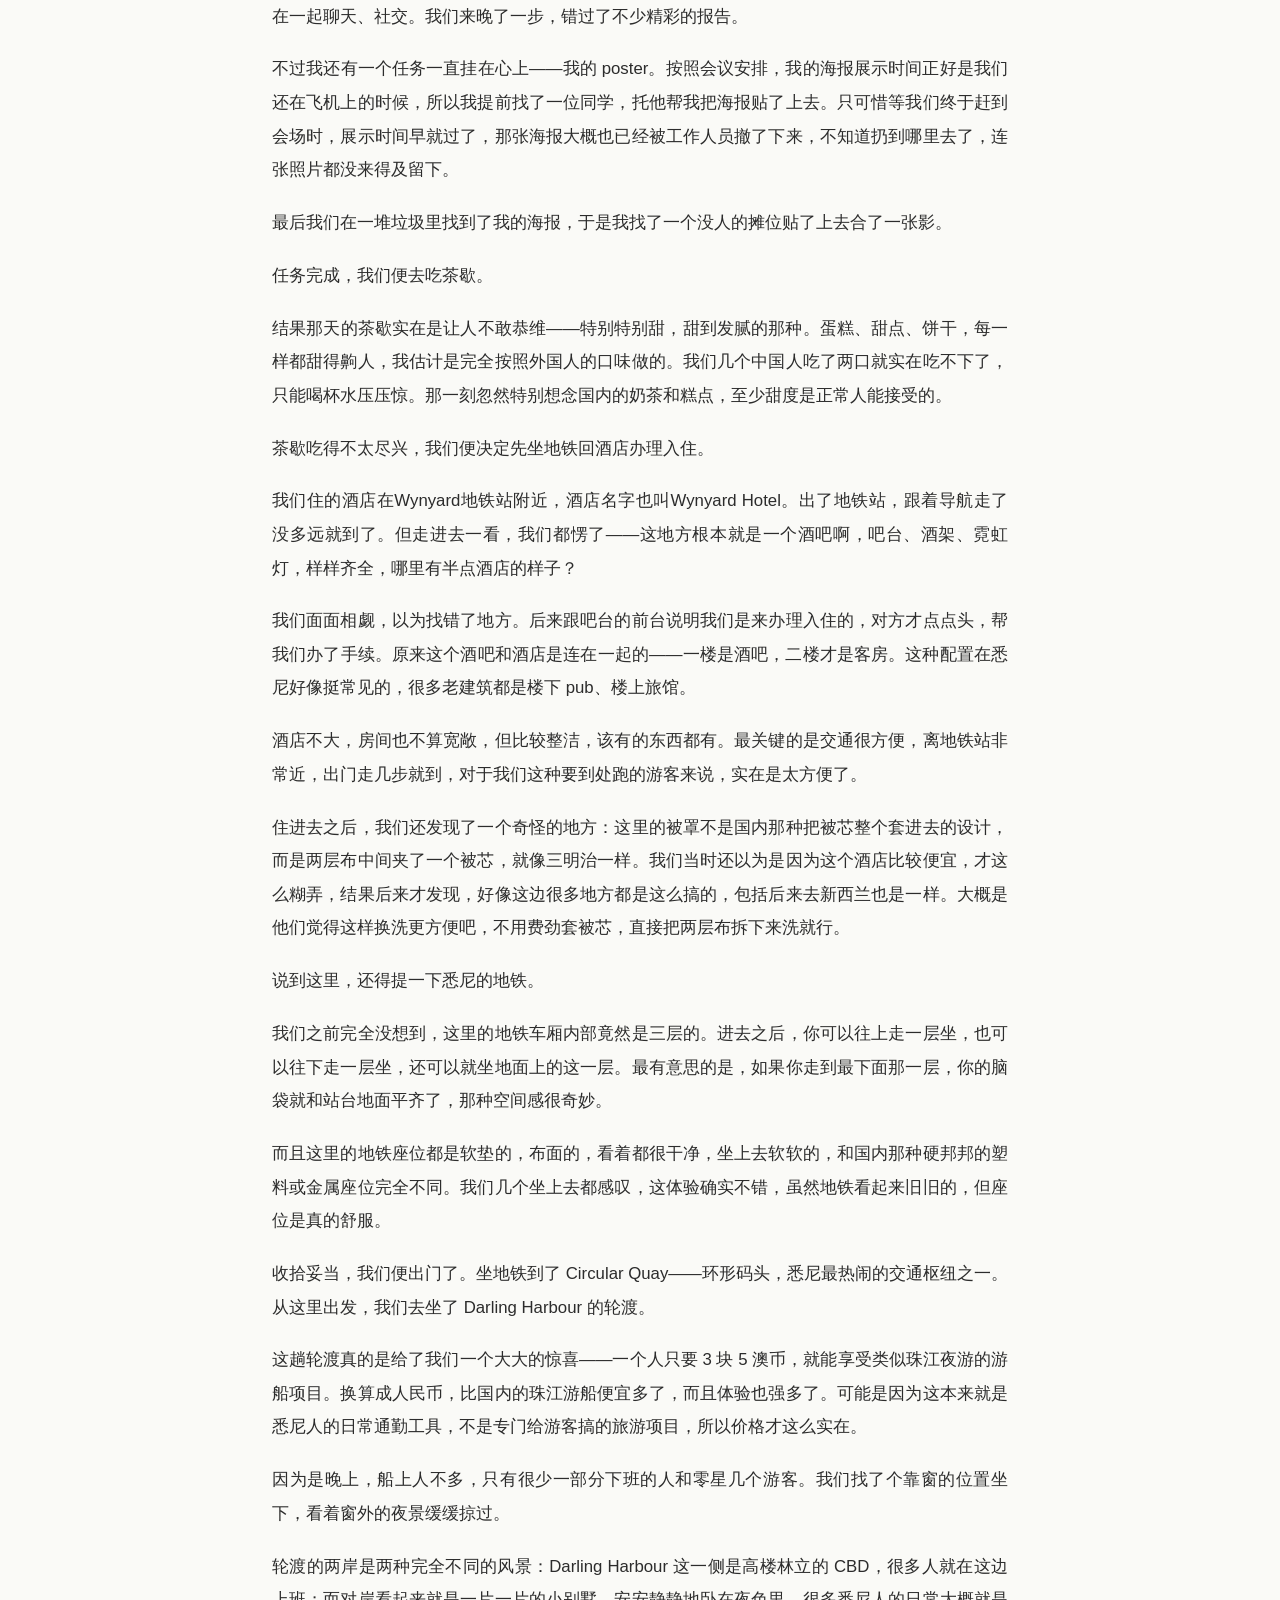
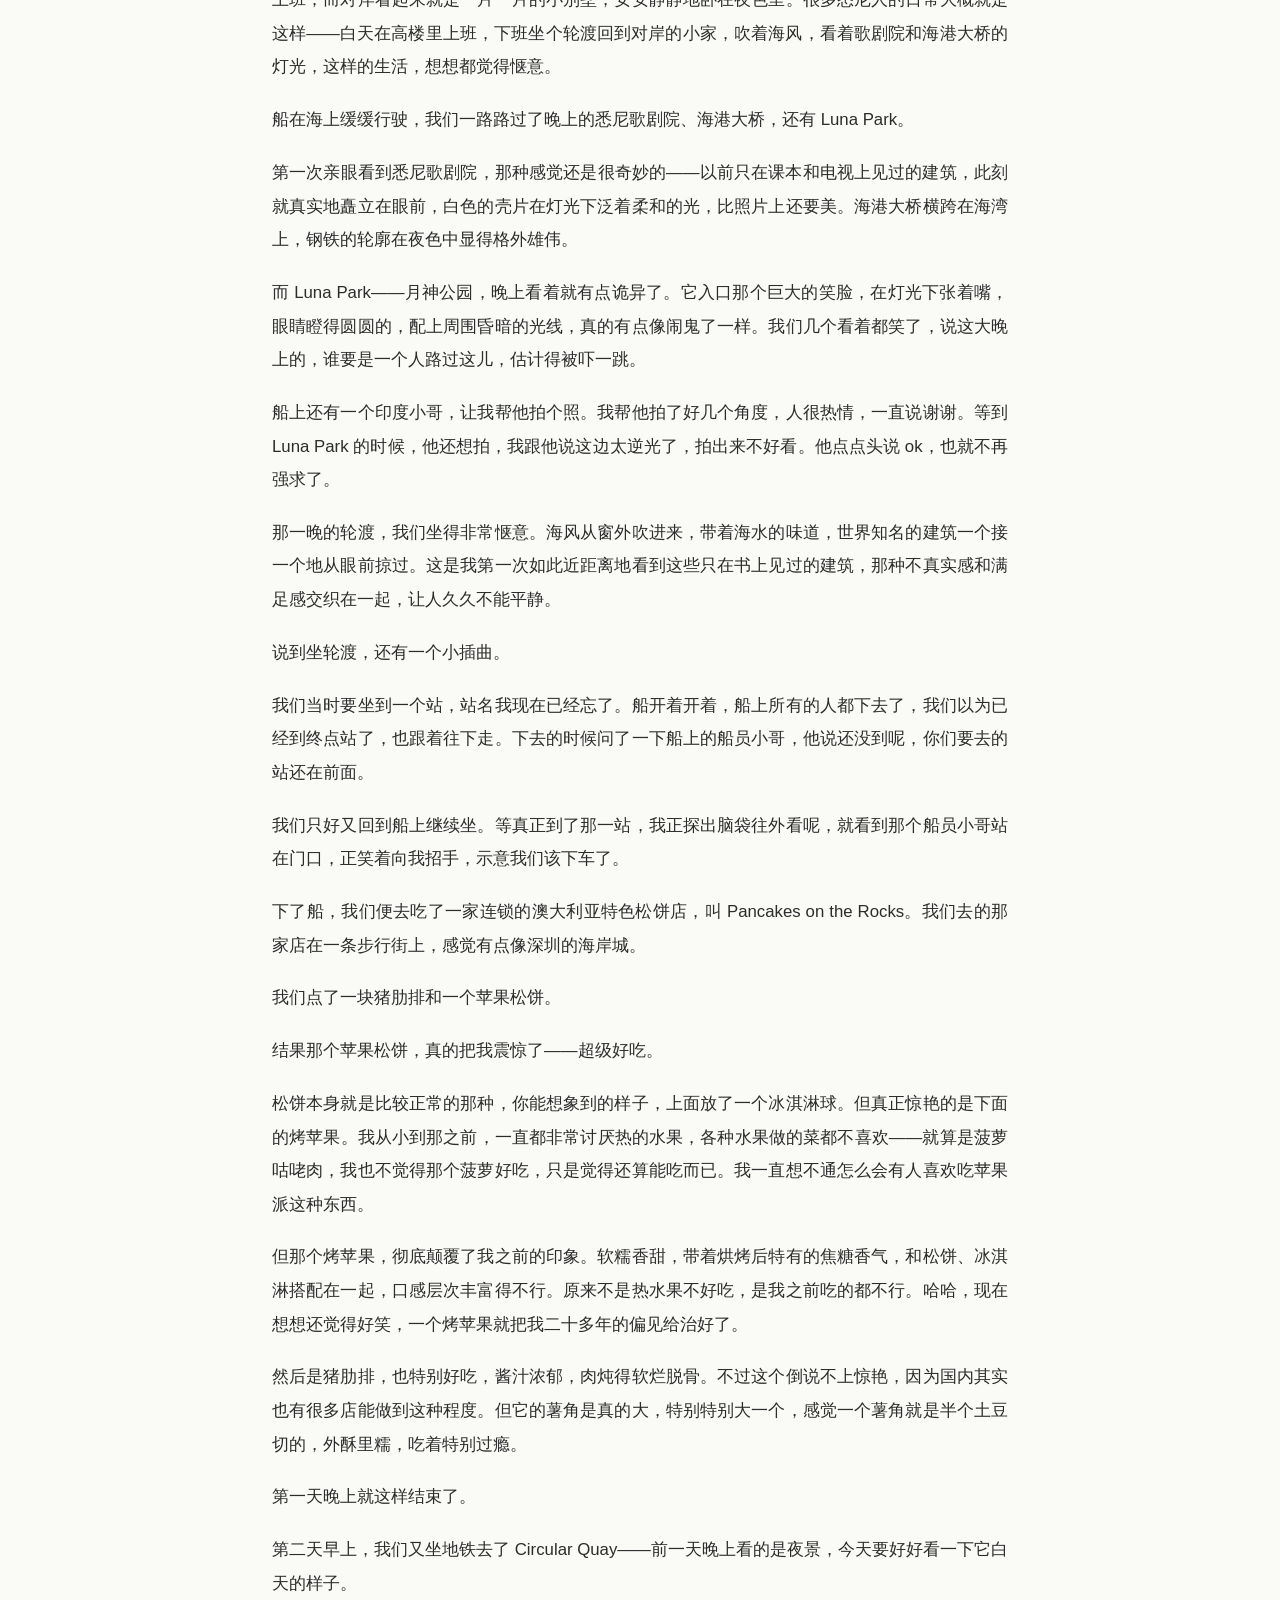
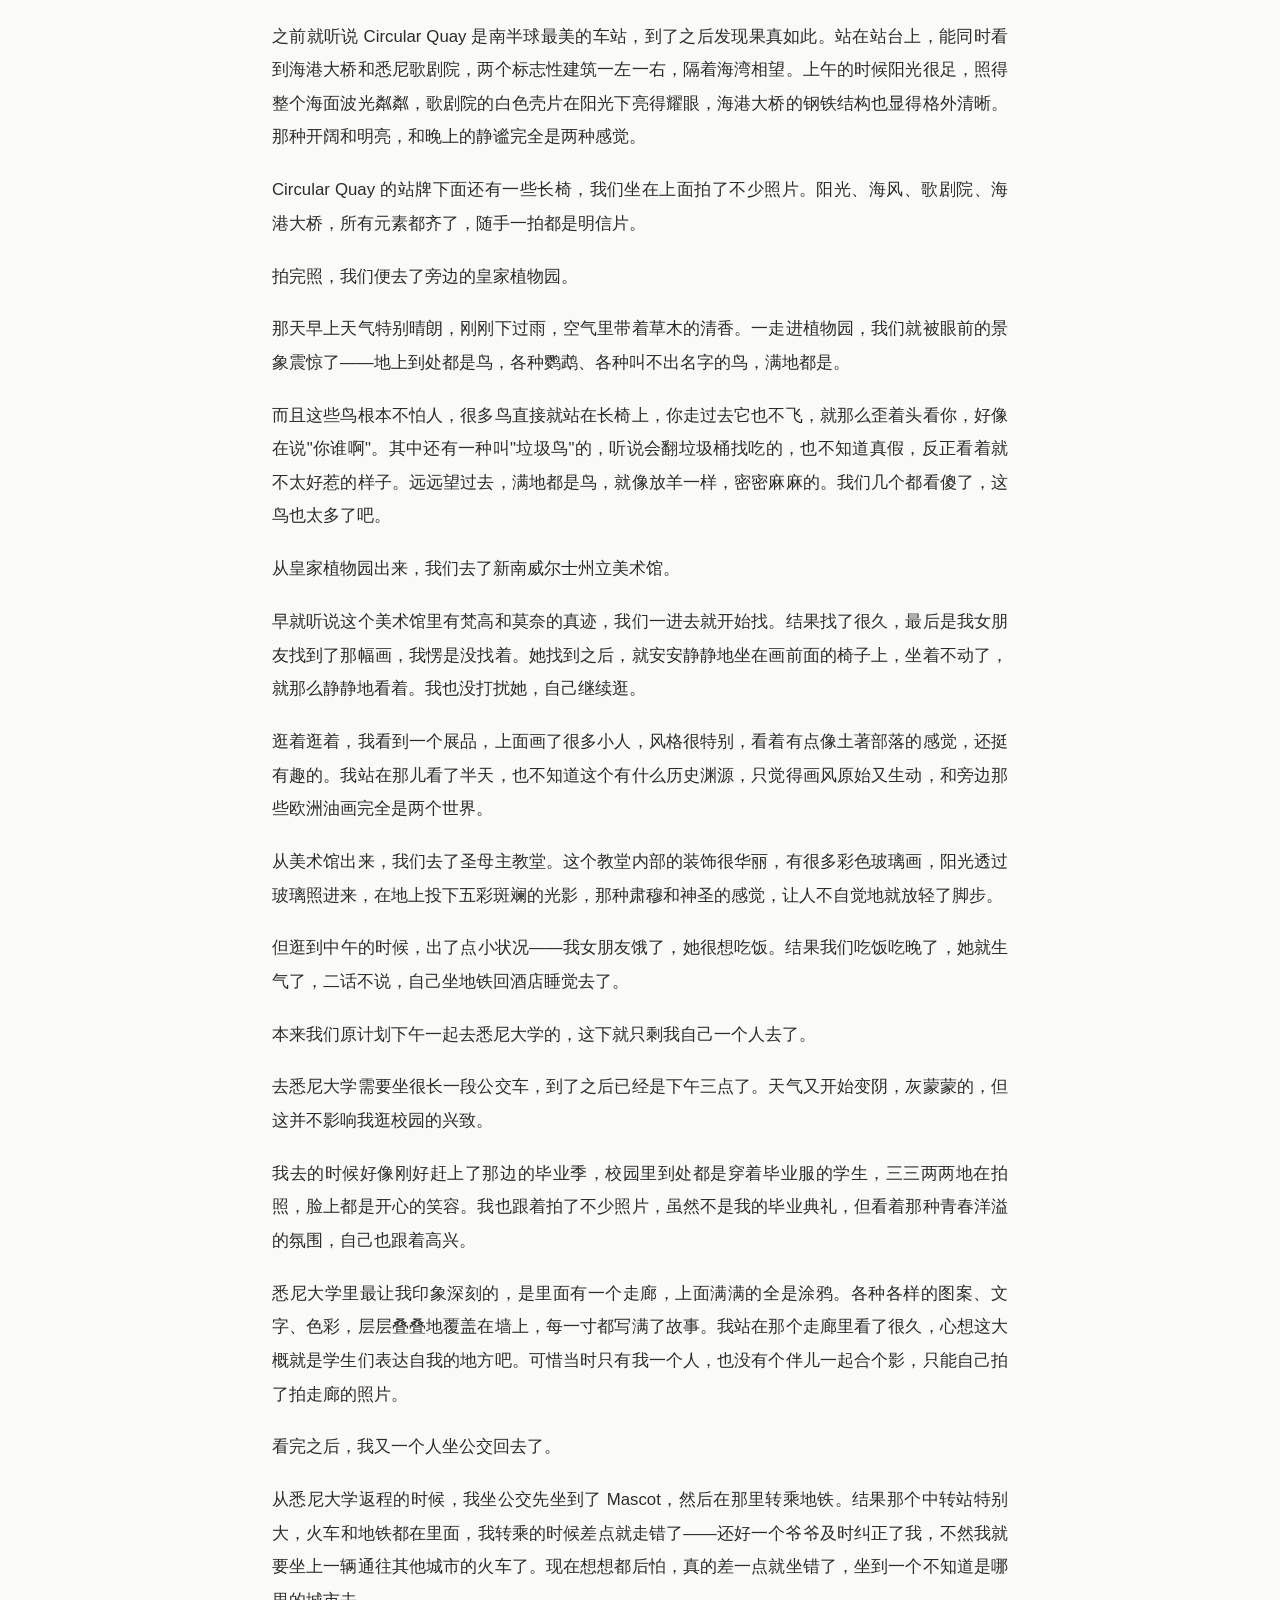
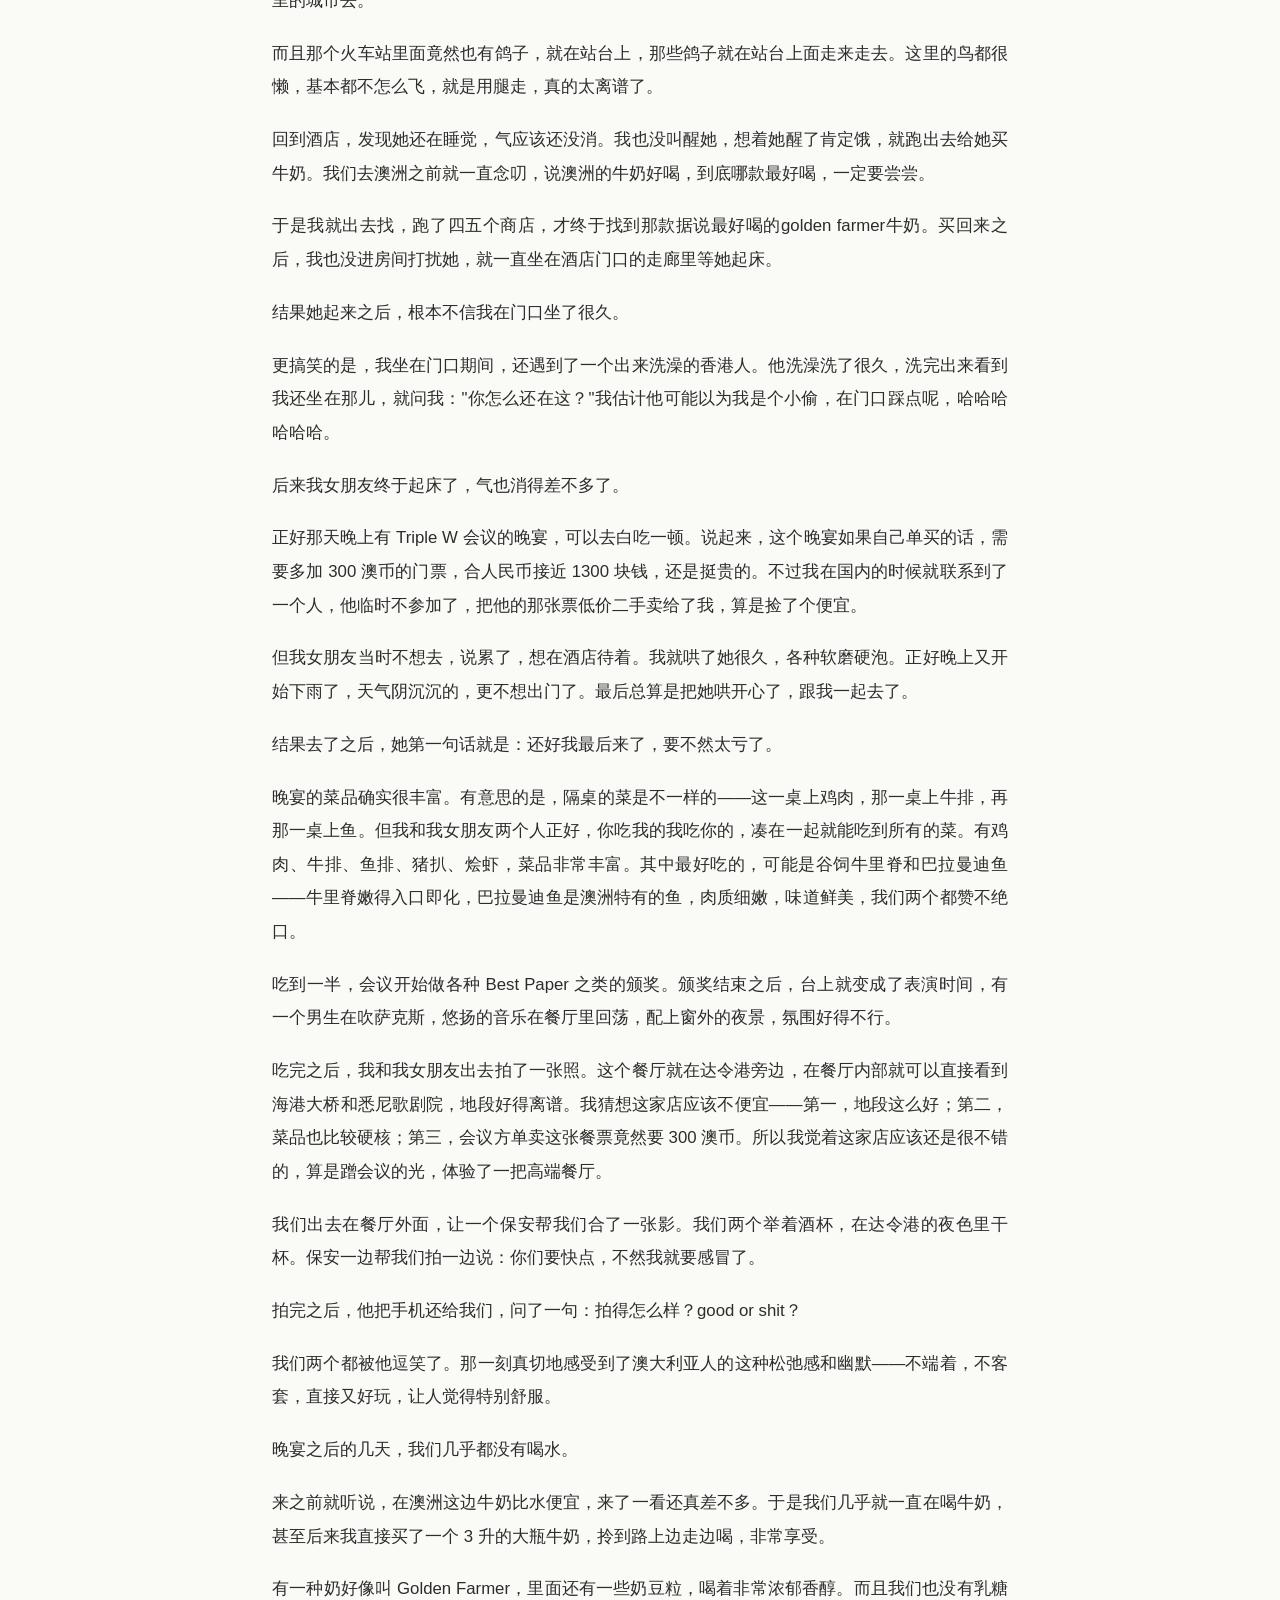
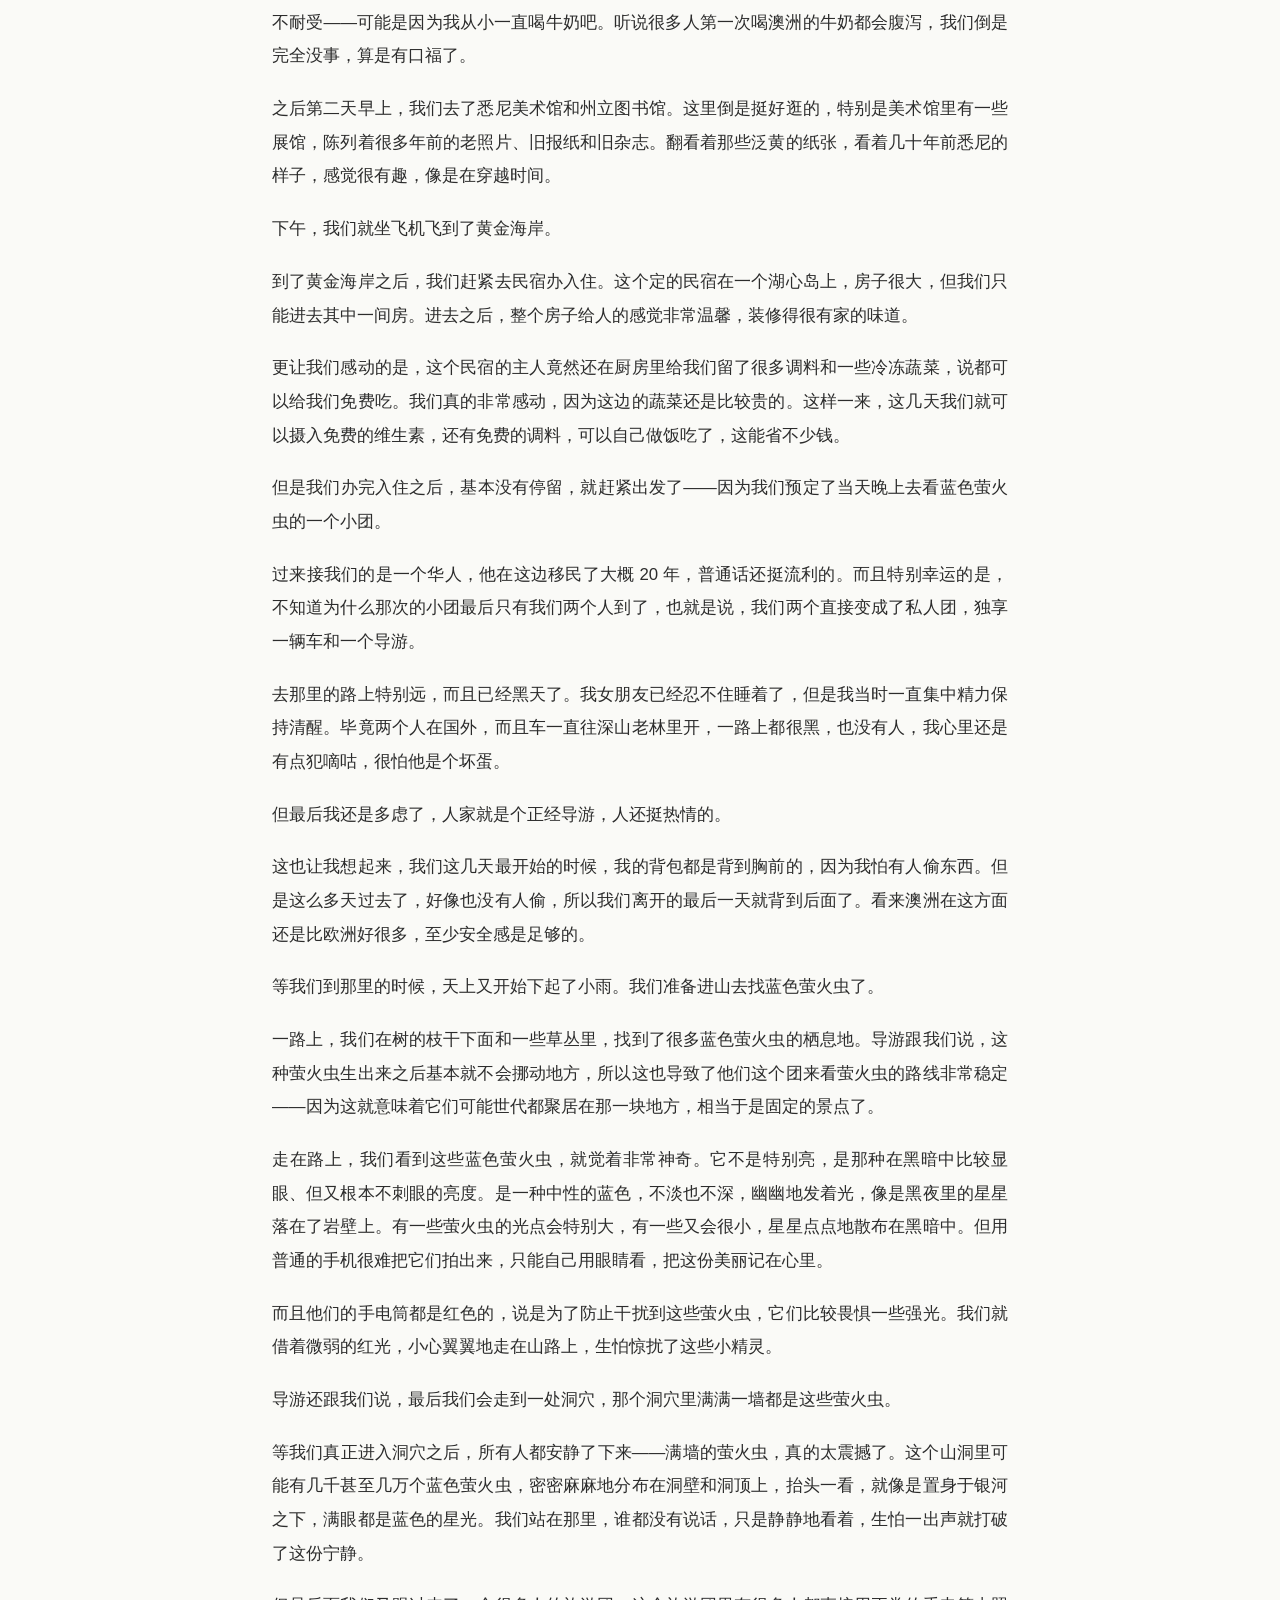
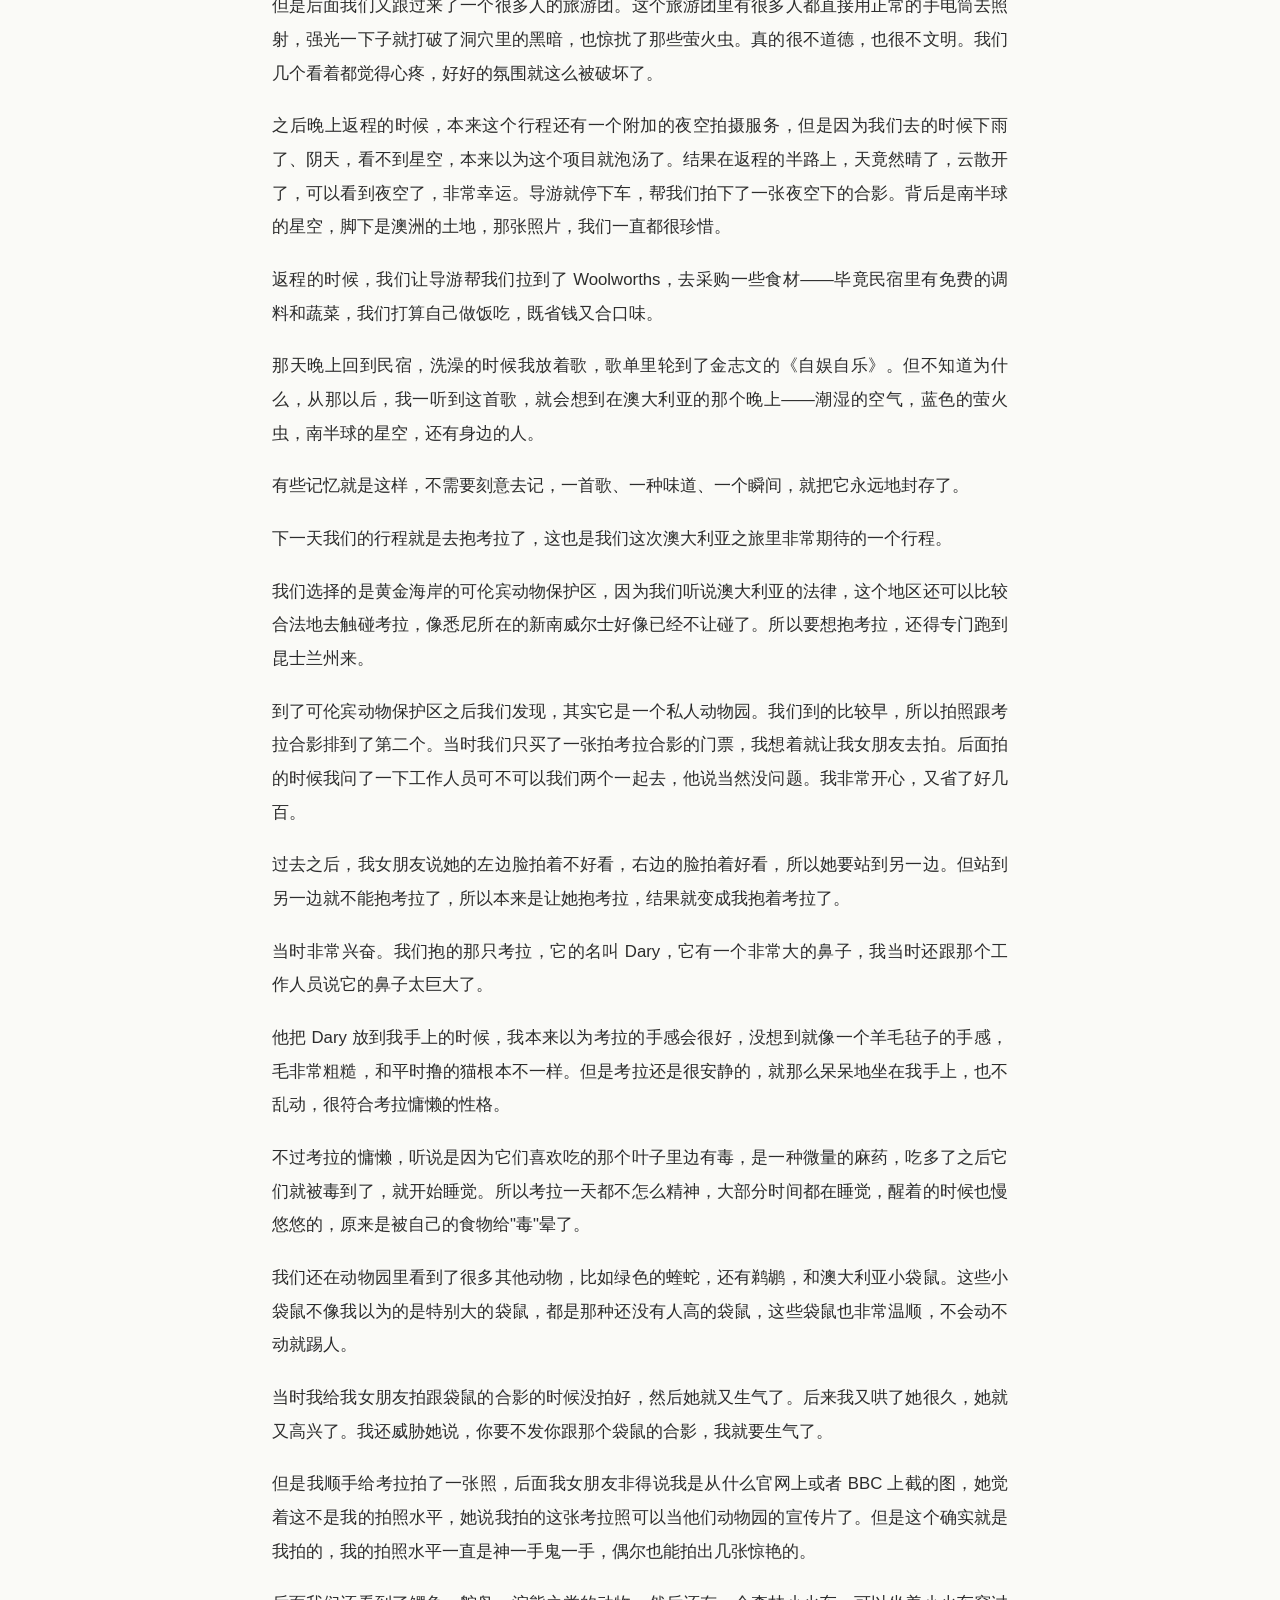
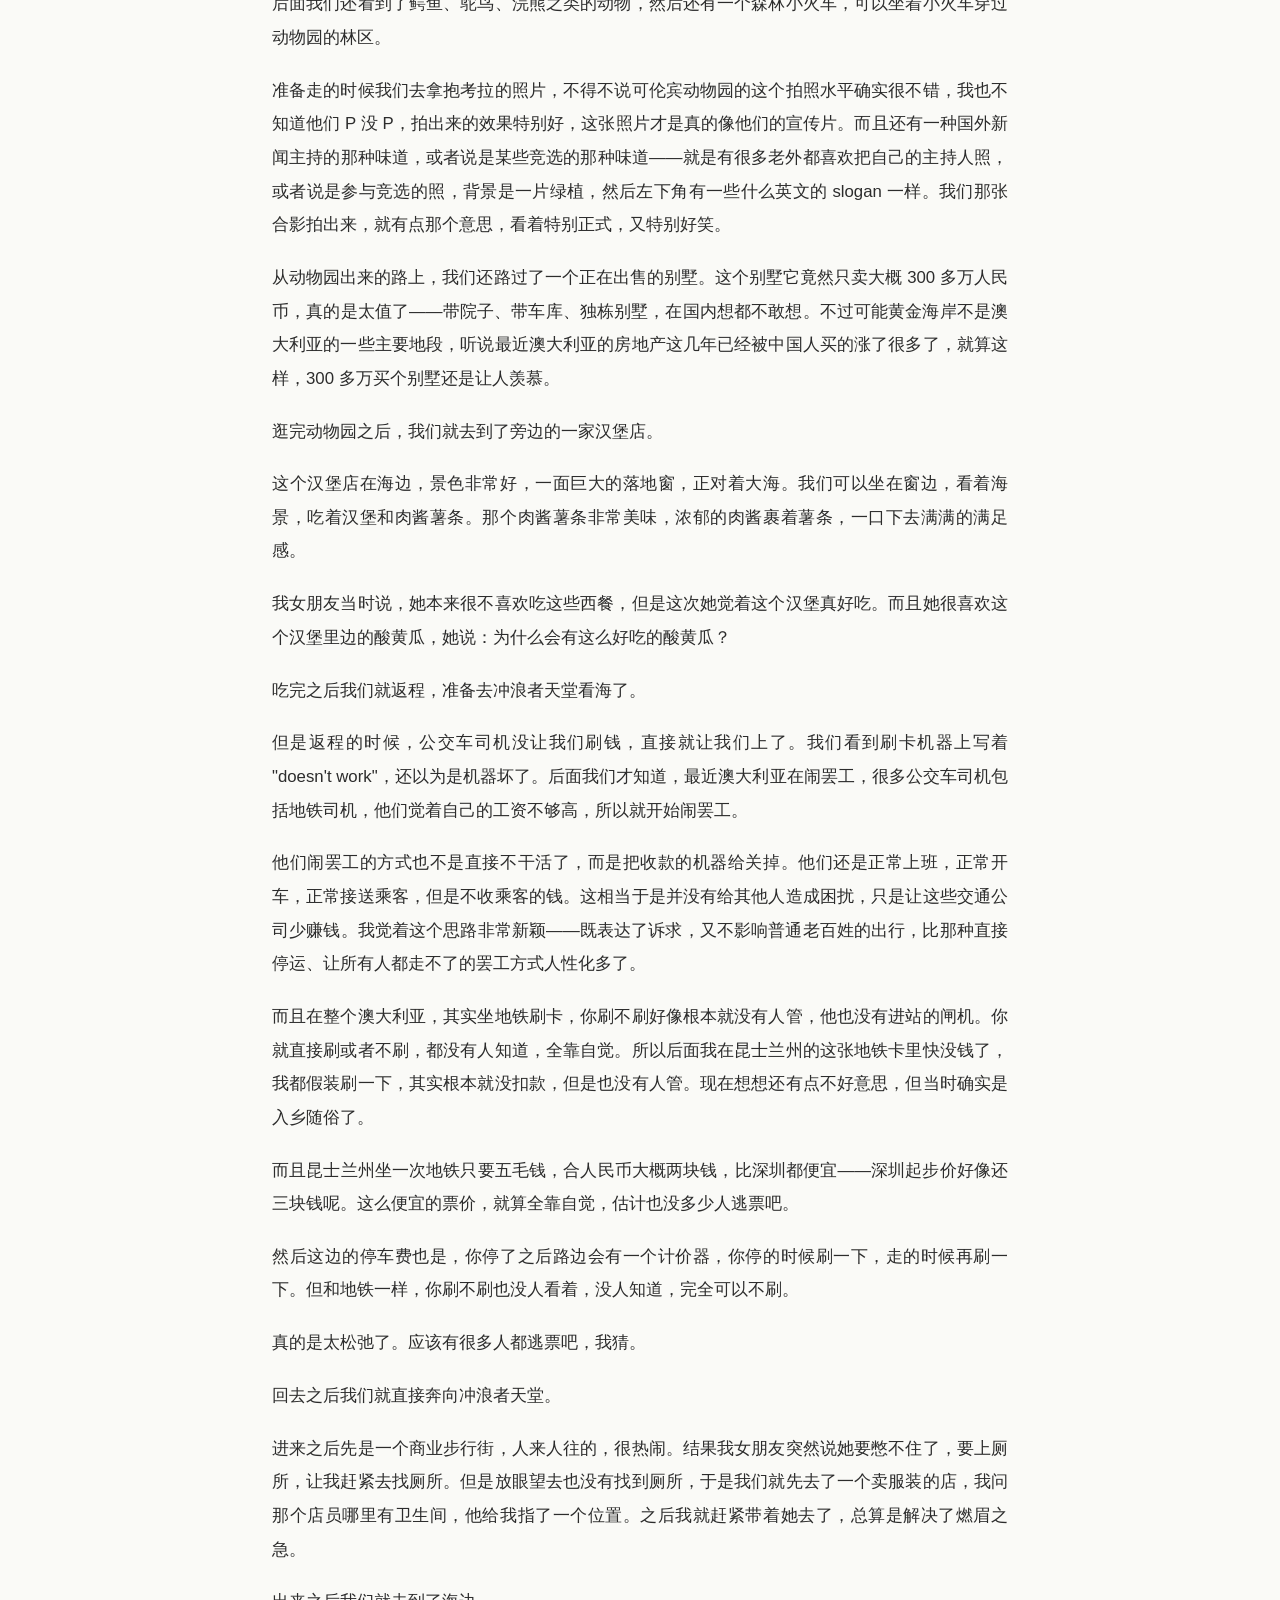
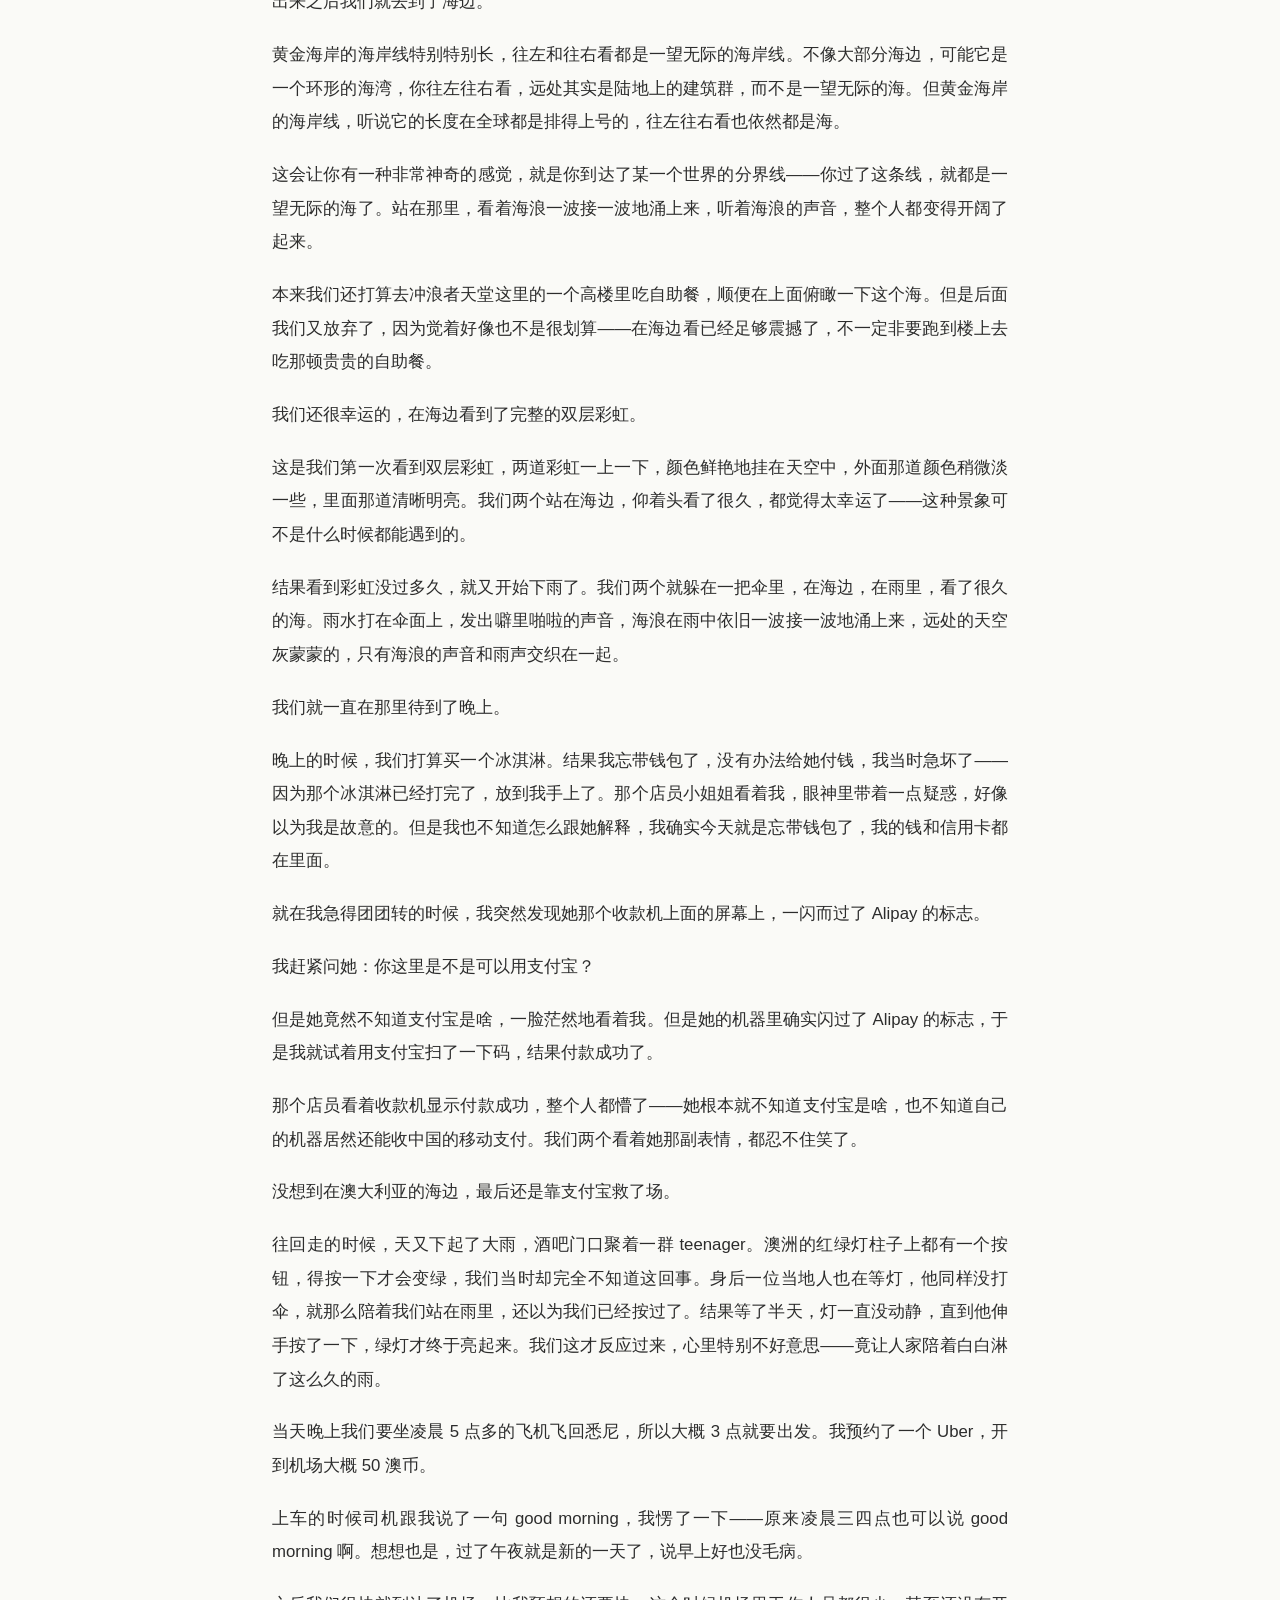
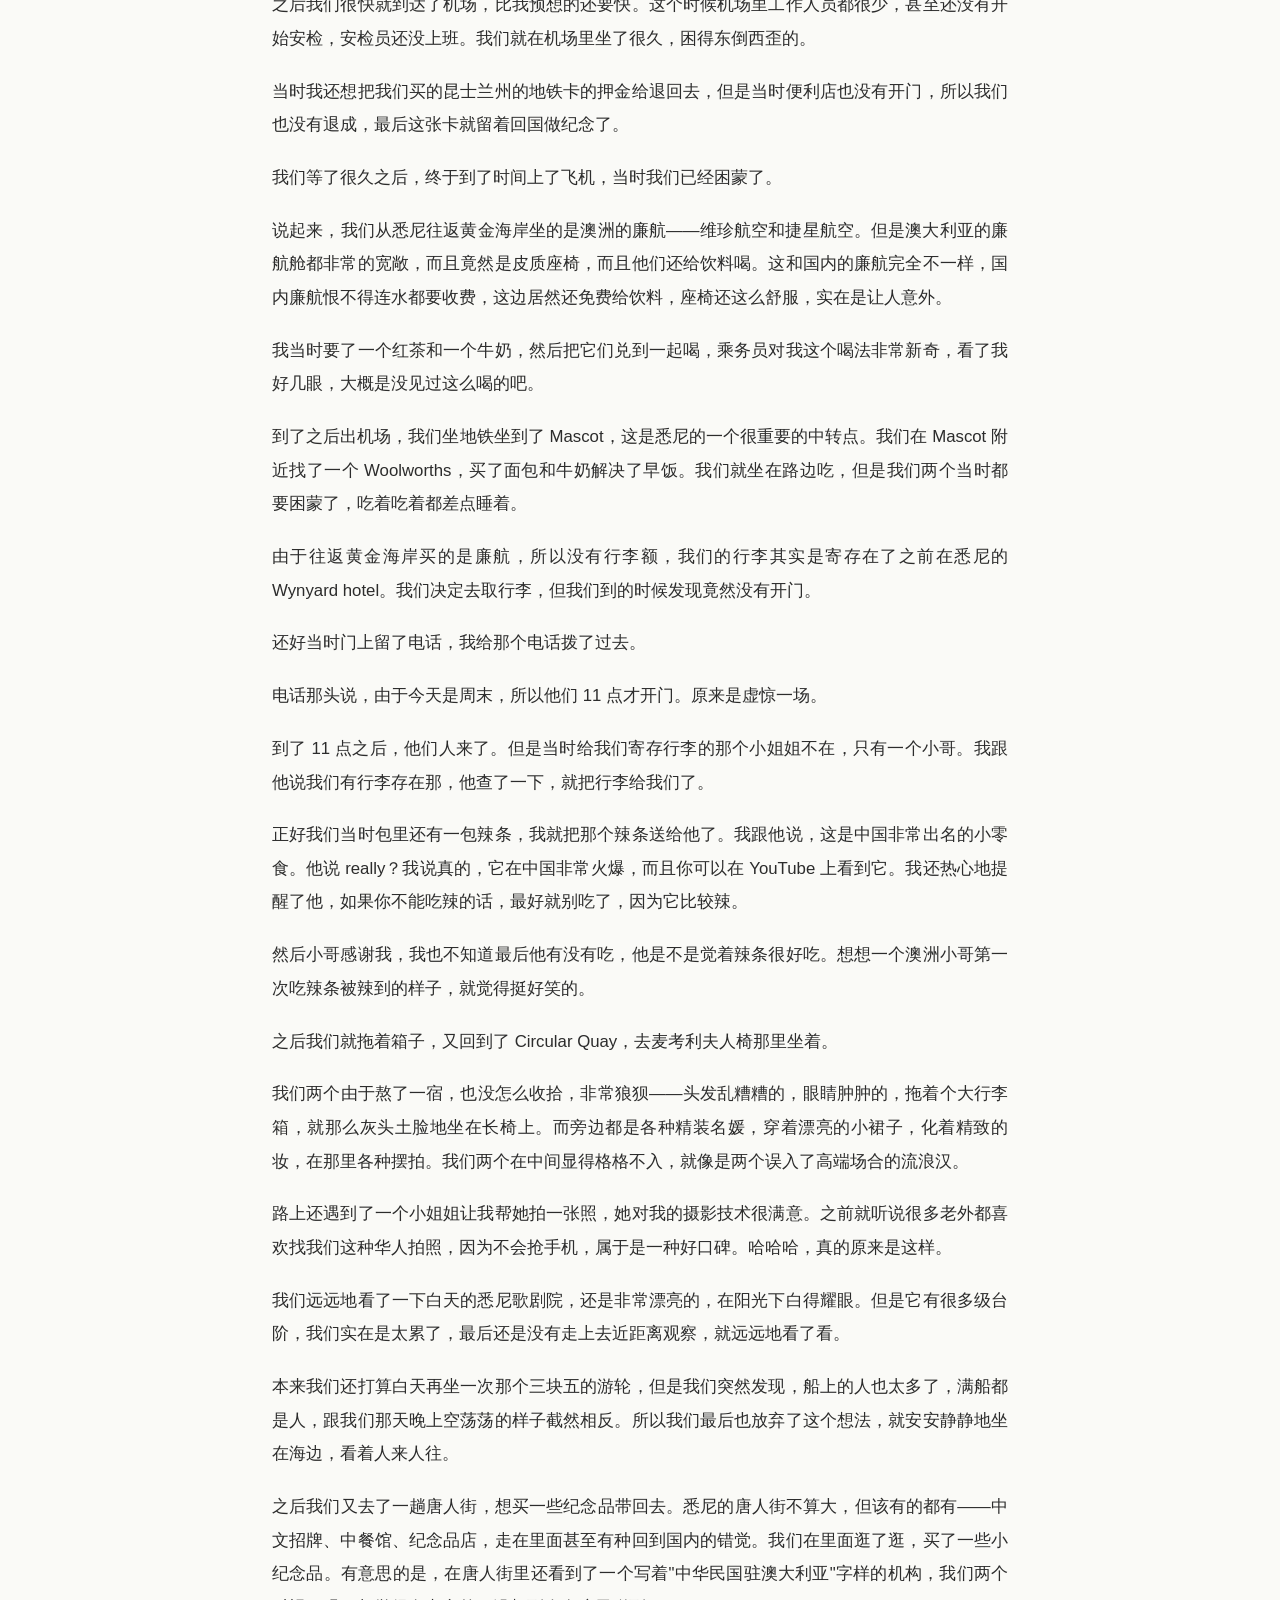
==== commit b1df4938: "edit: 删除三篇文章头部标签(tag)" ====
--- a/australia-2025.html
+++ b/australia-2025.html
@@ -28,7 +28,7 @@
             <div class="article-meta">
                 <span>📅 2025年4月</span>
                 <span>📍 悉尼 · 黄金海岸</span>
-                <span>🏷️ 学术会议 · 考拉 · 蓝色萤火虫</span>
+                
             </div>
         </header>
 
